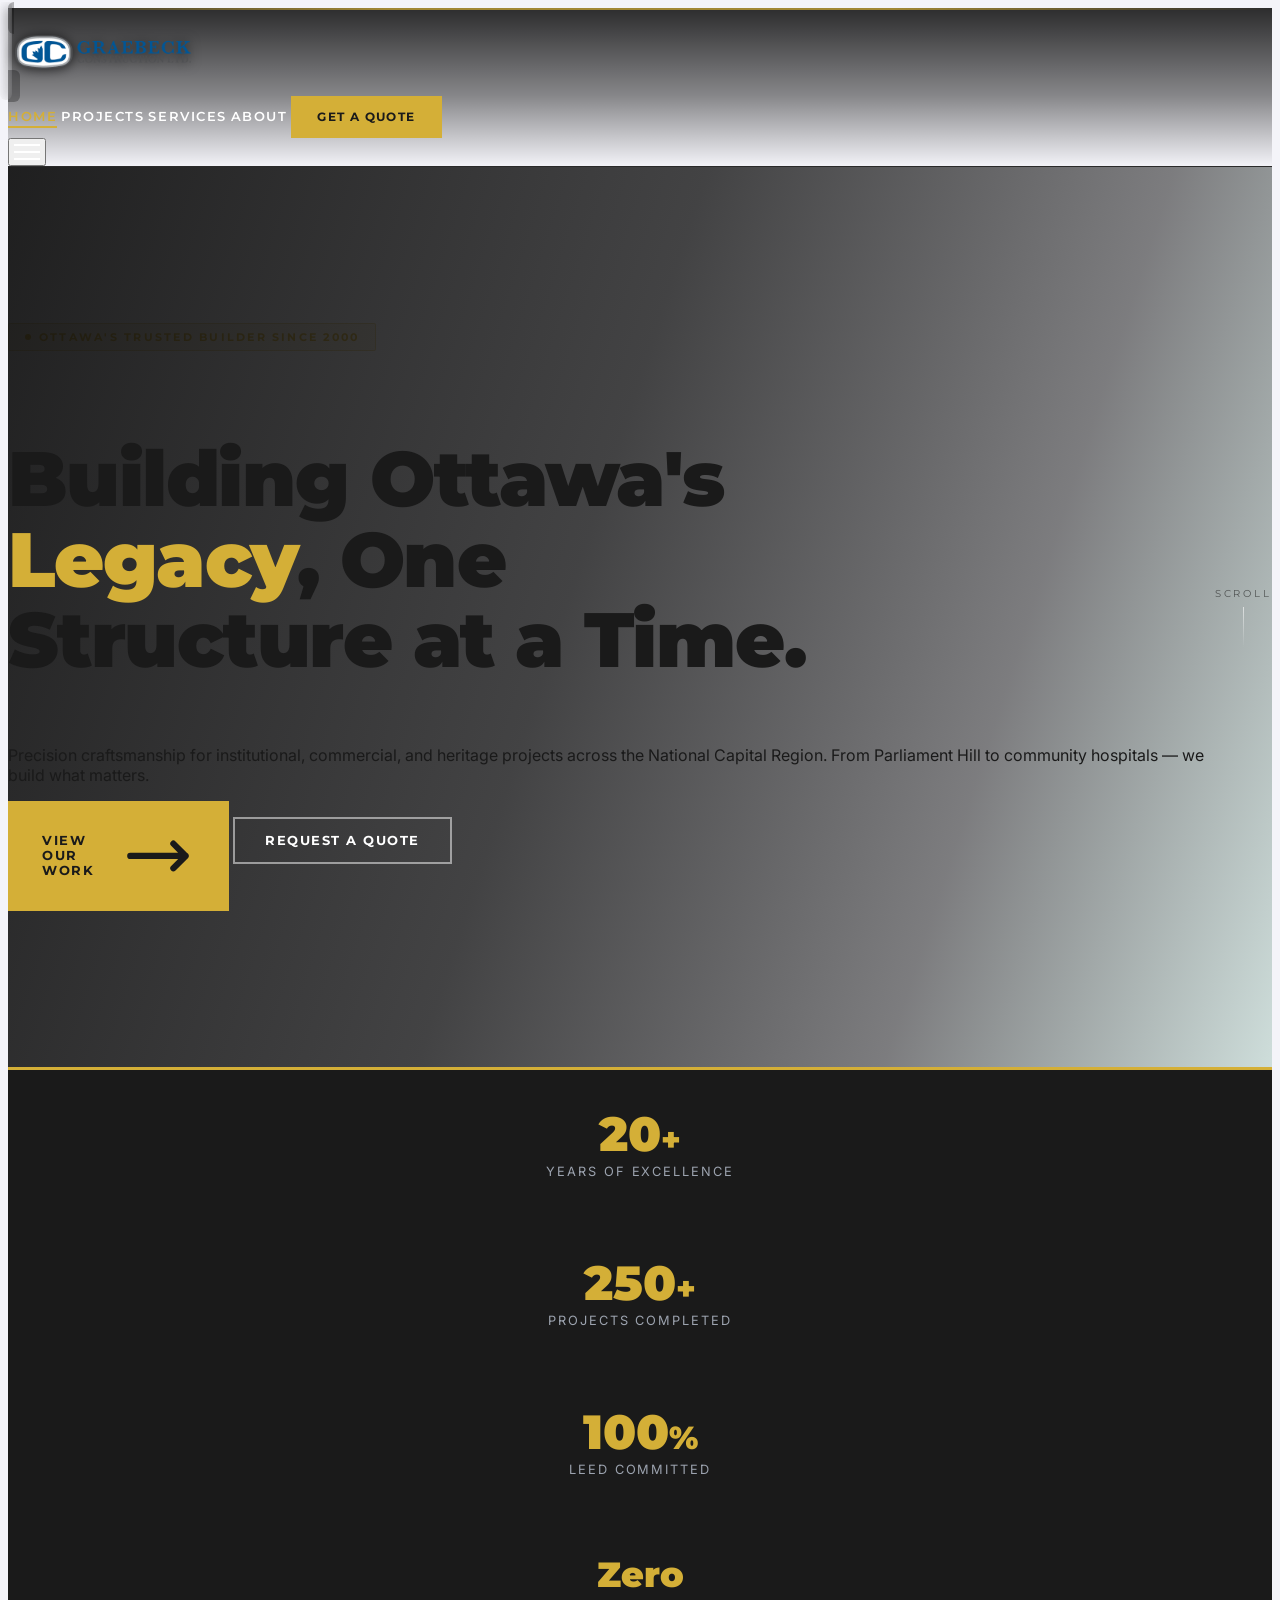
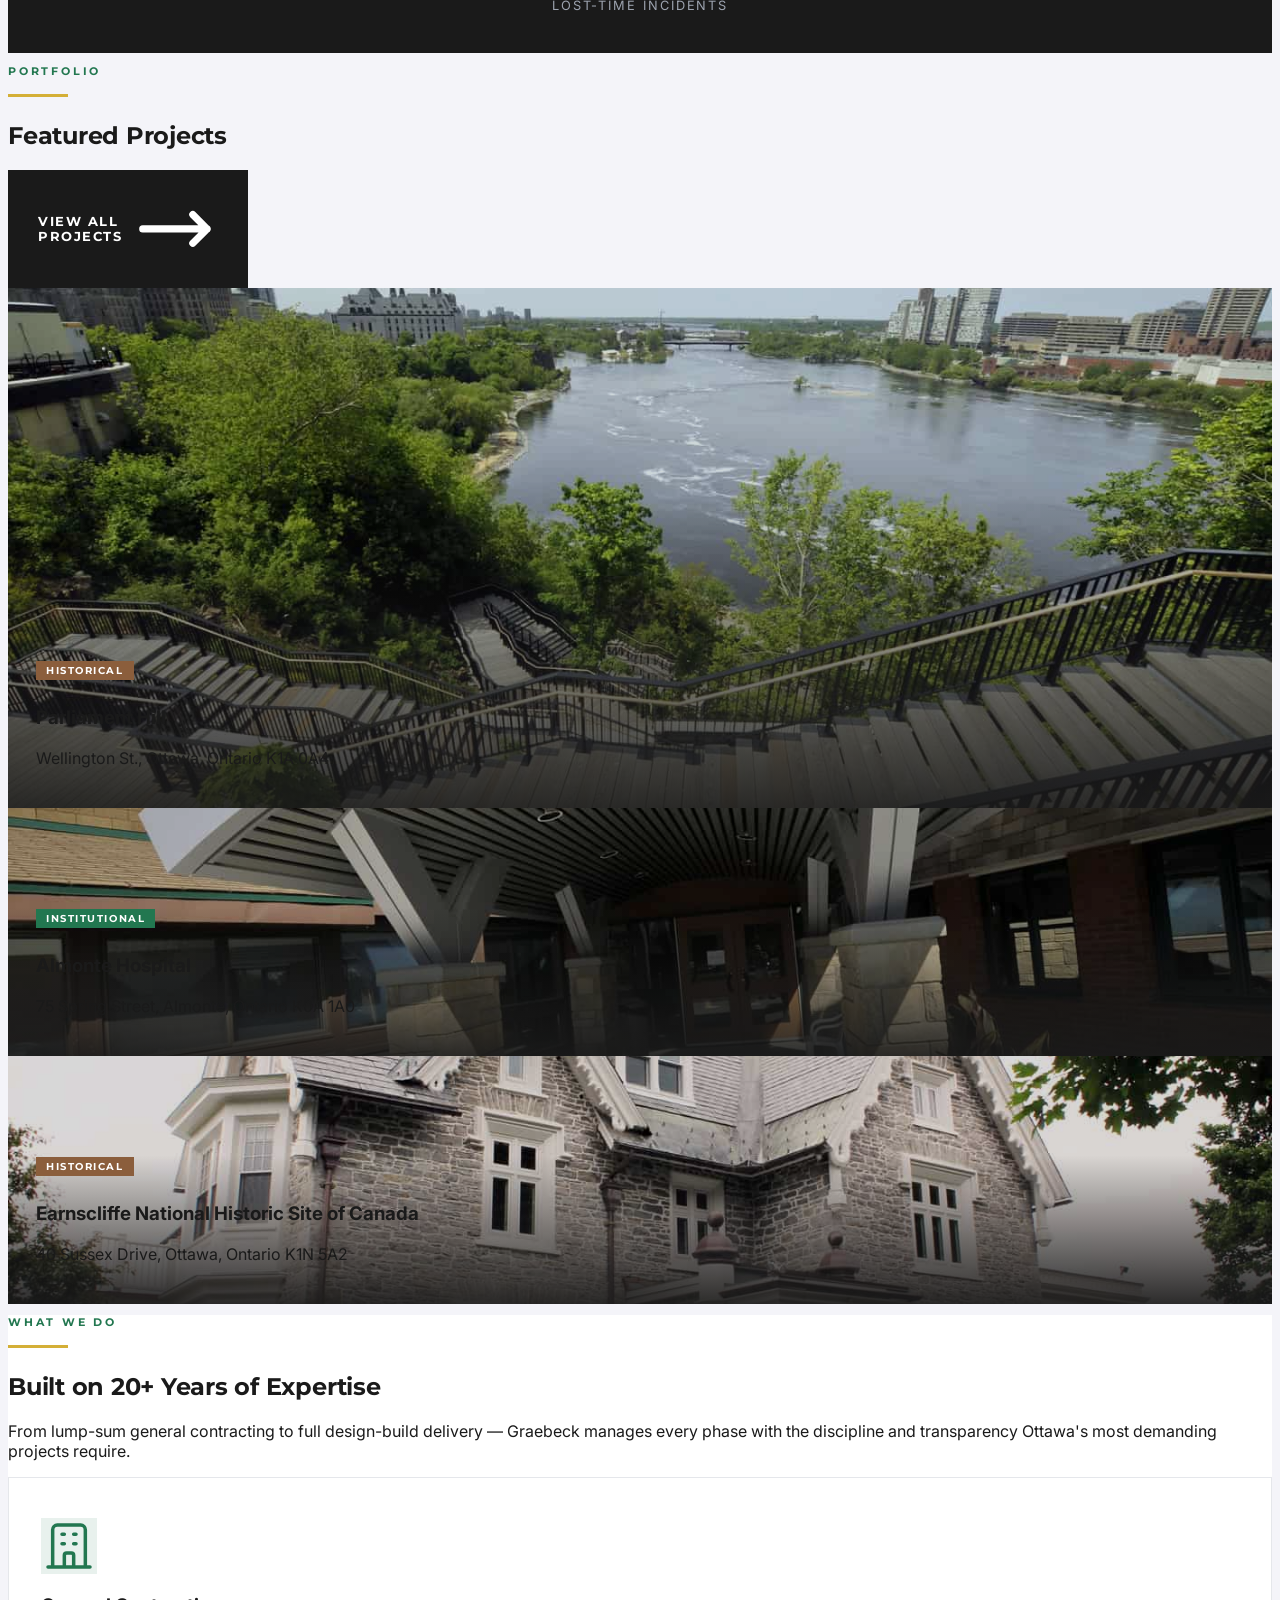
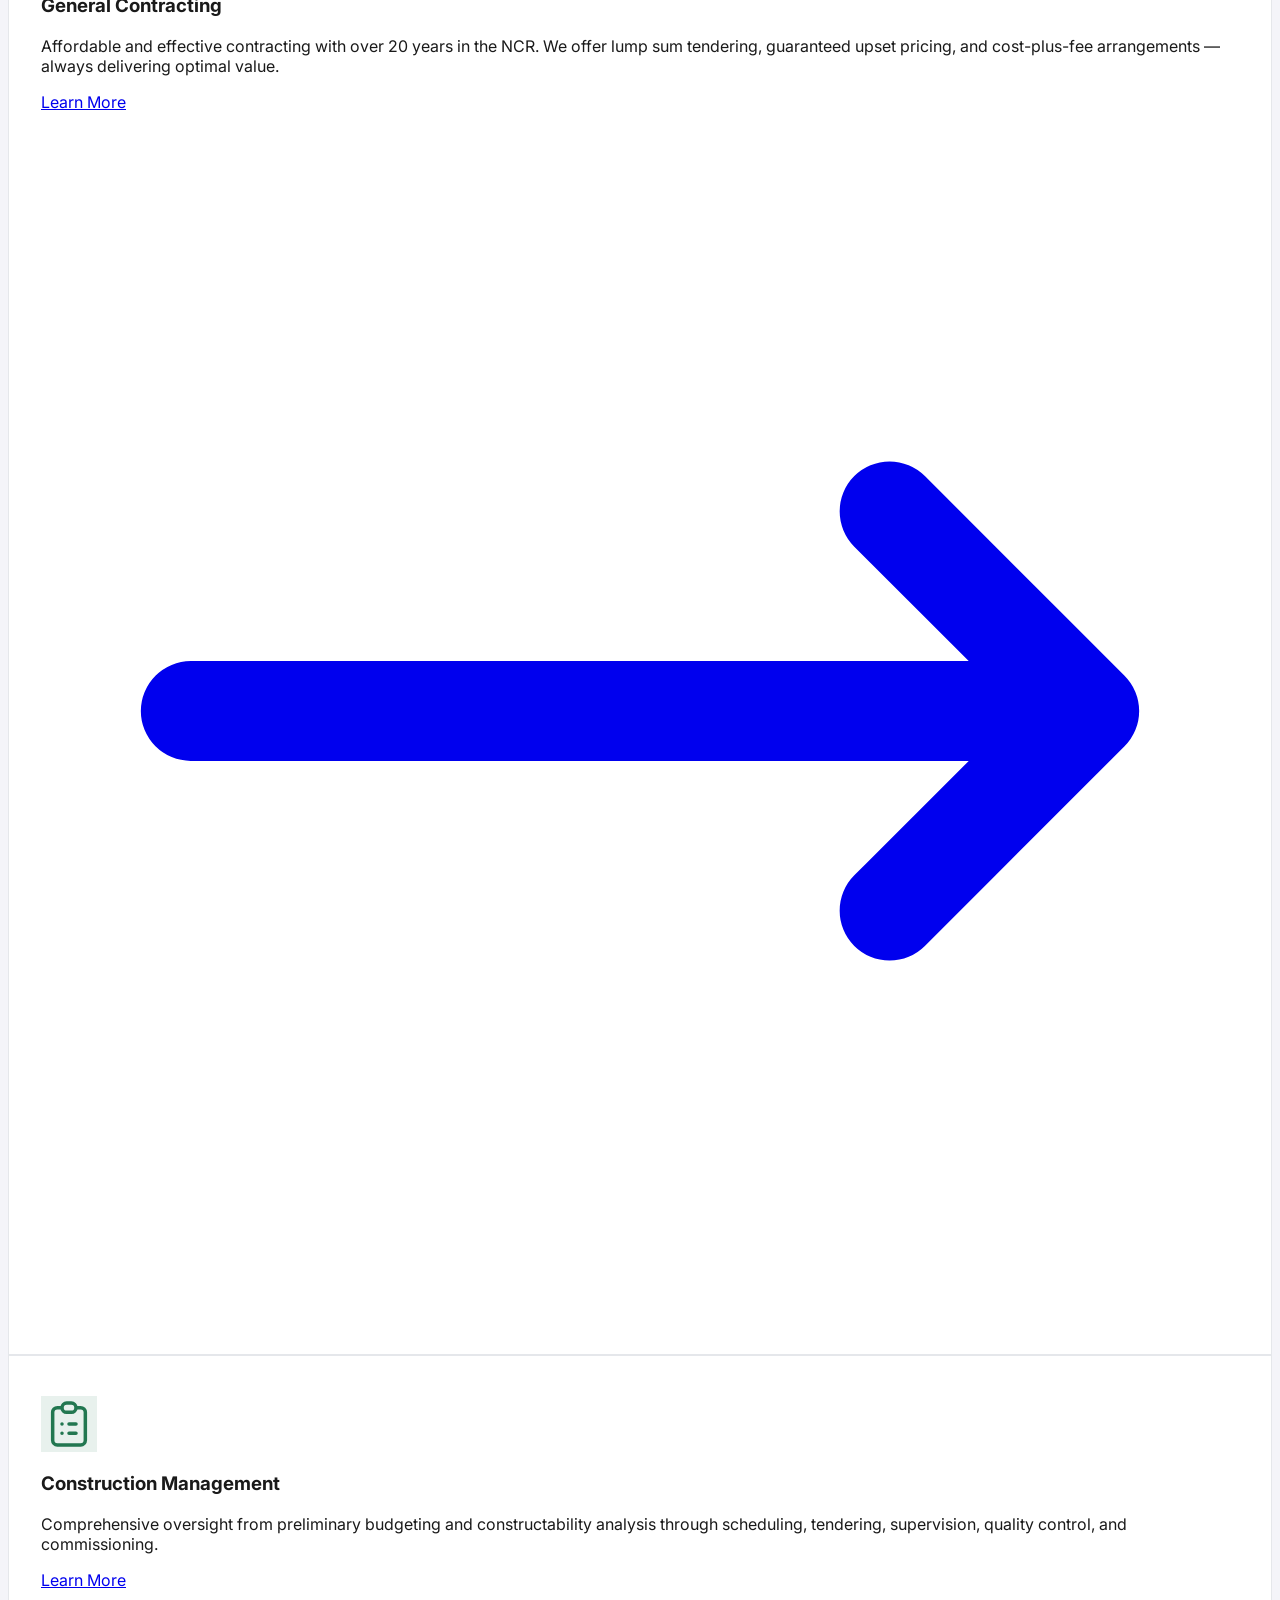
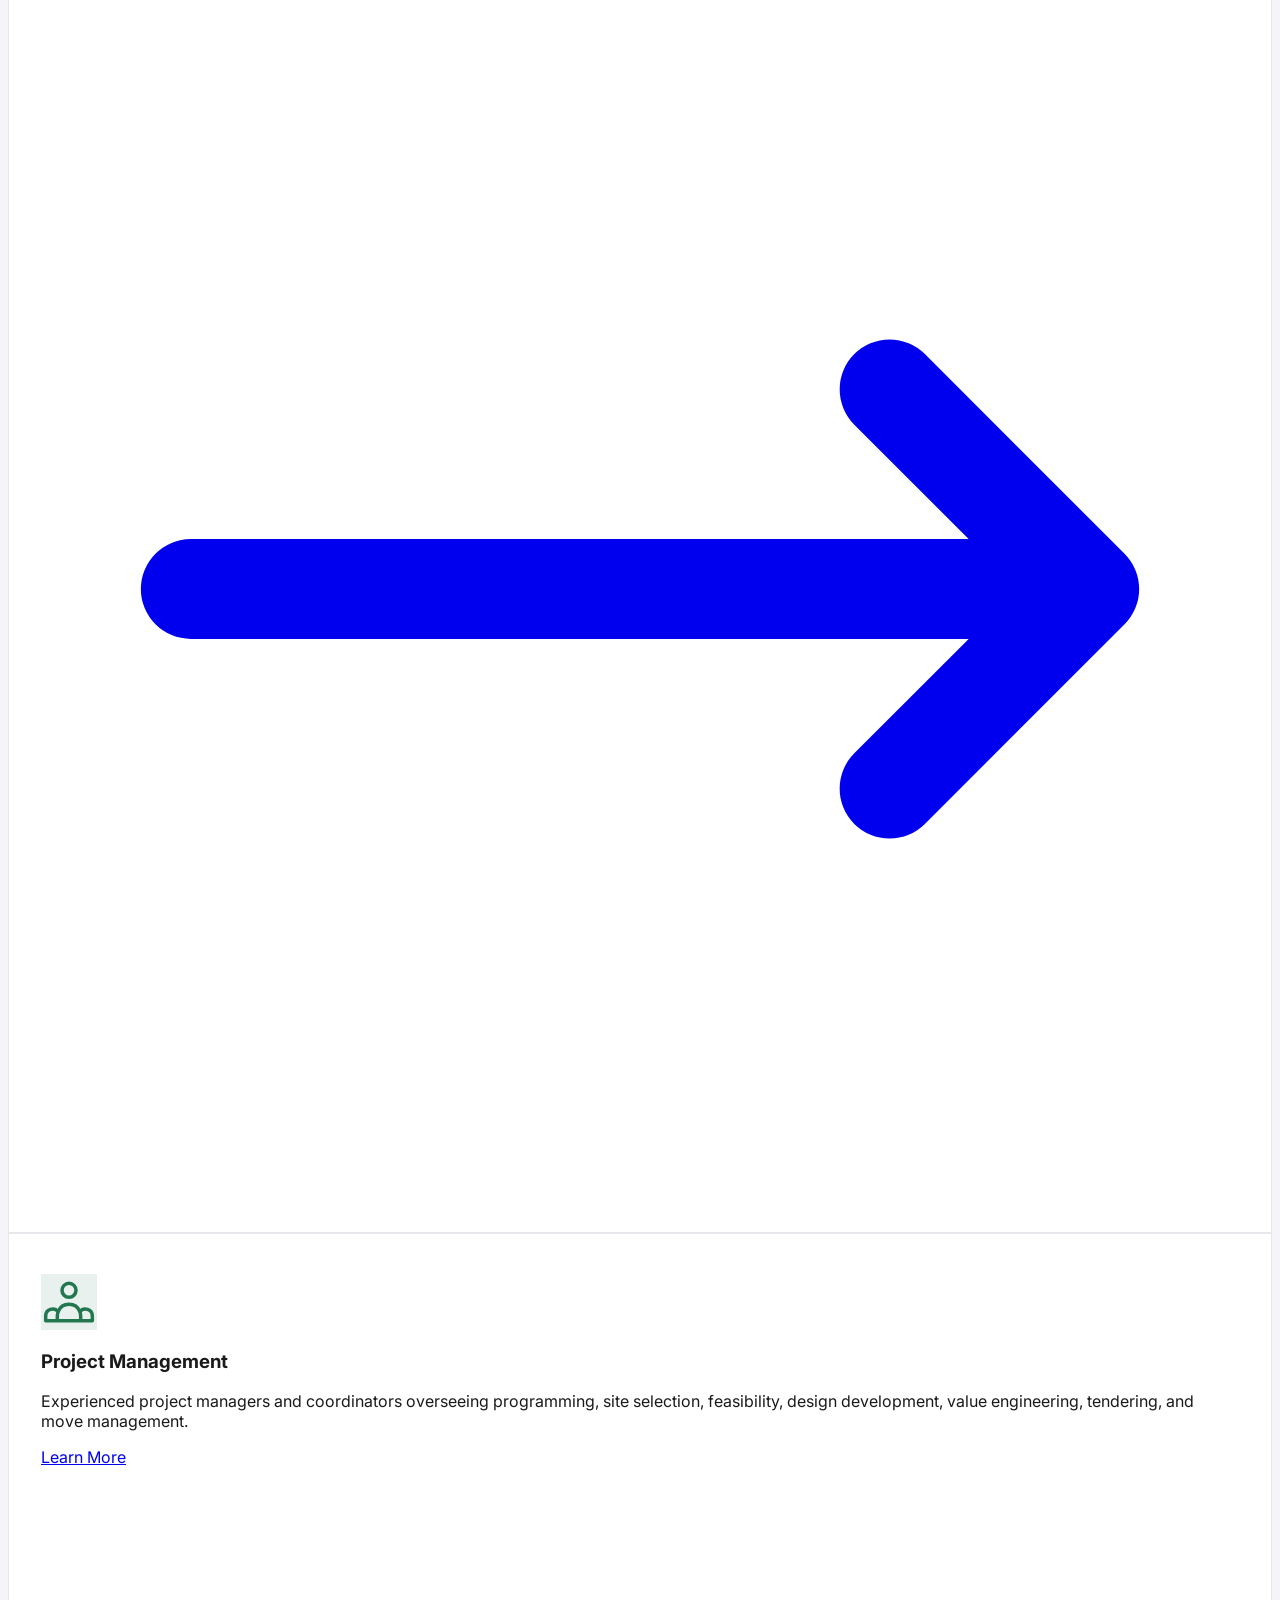
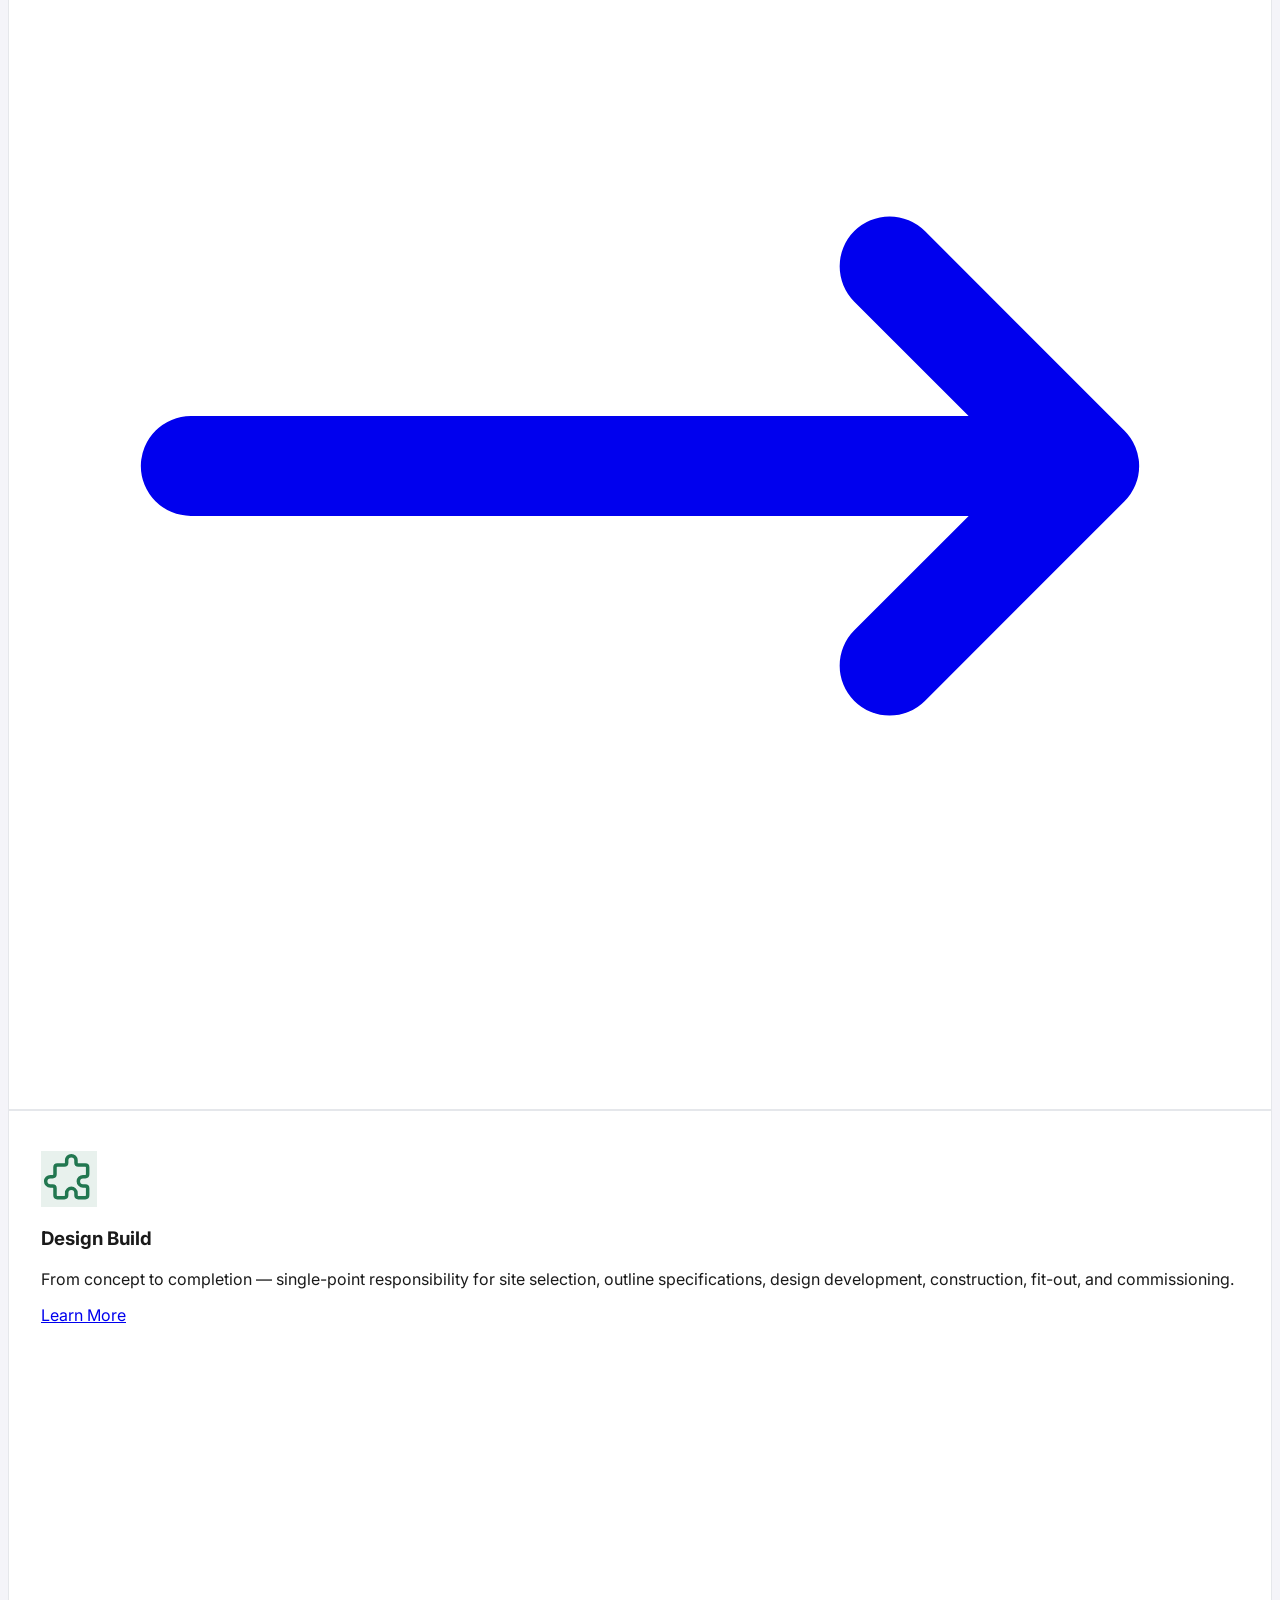
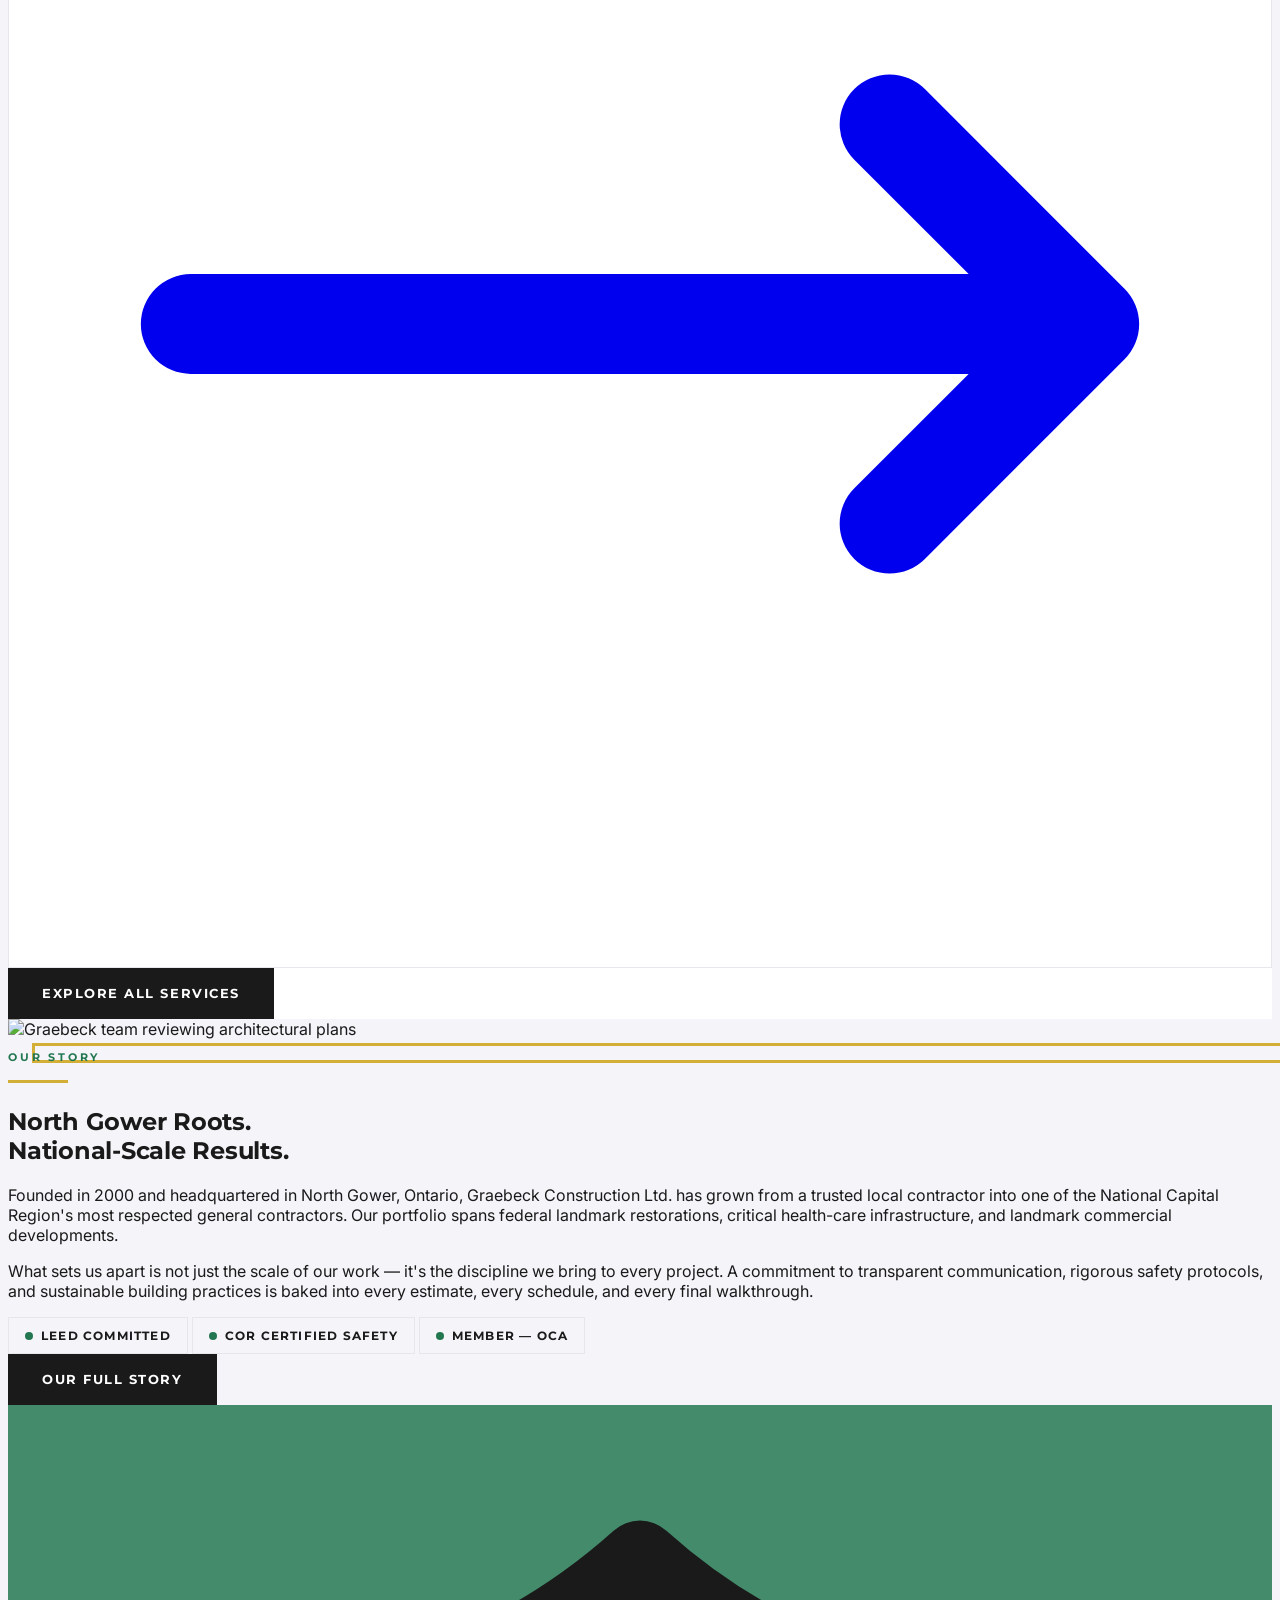
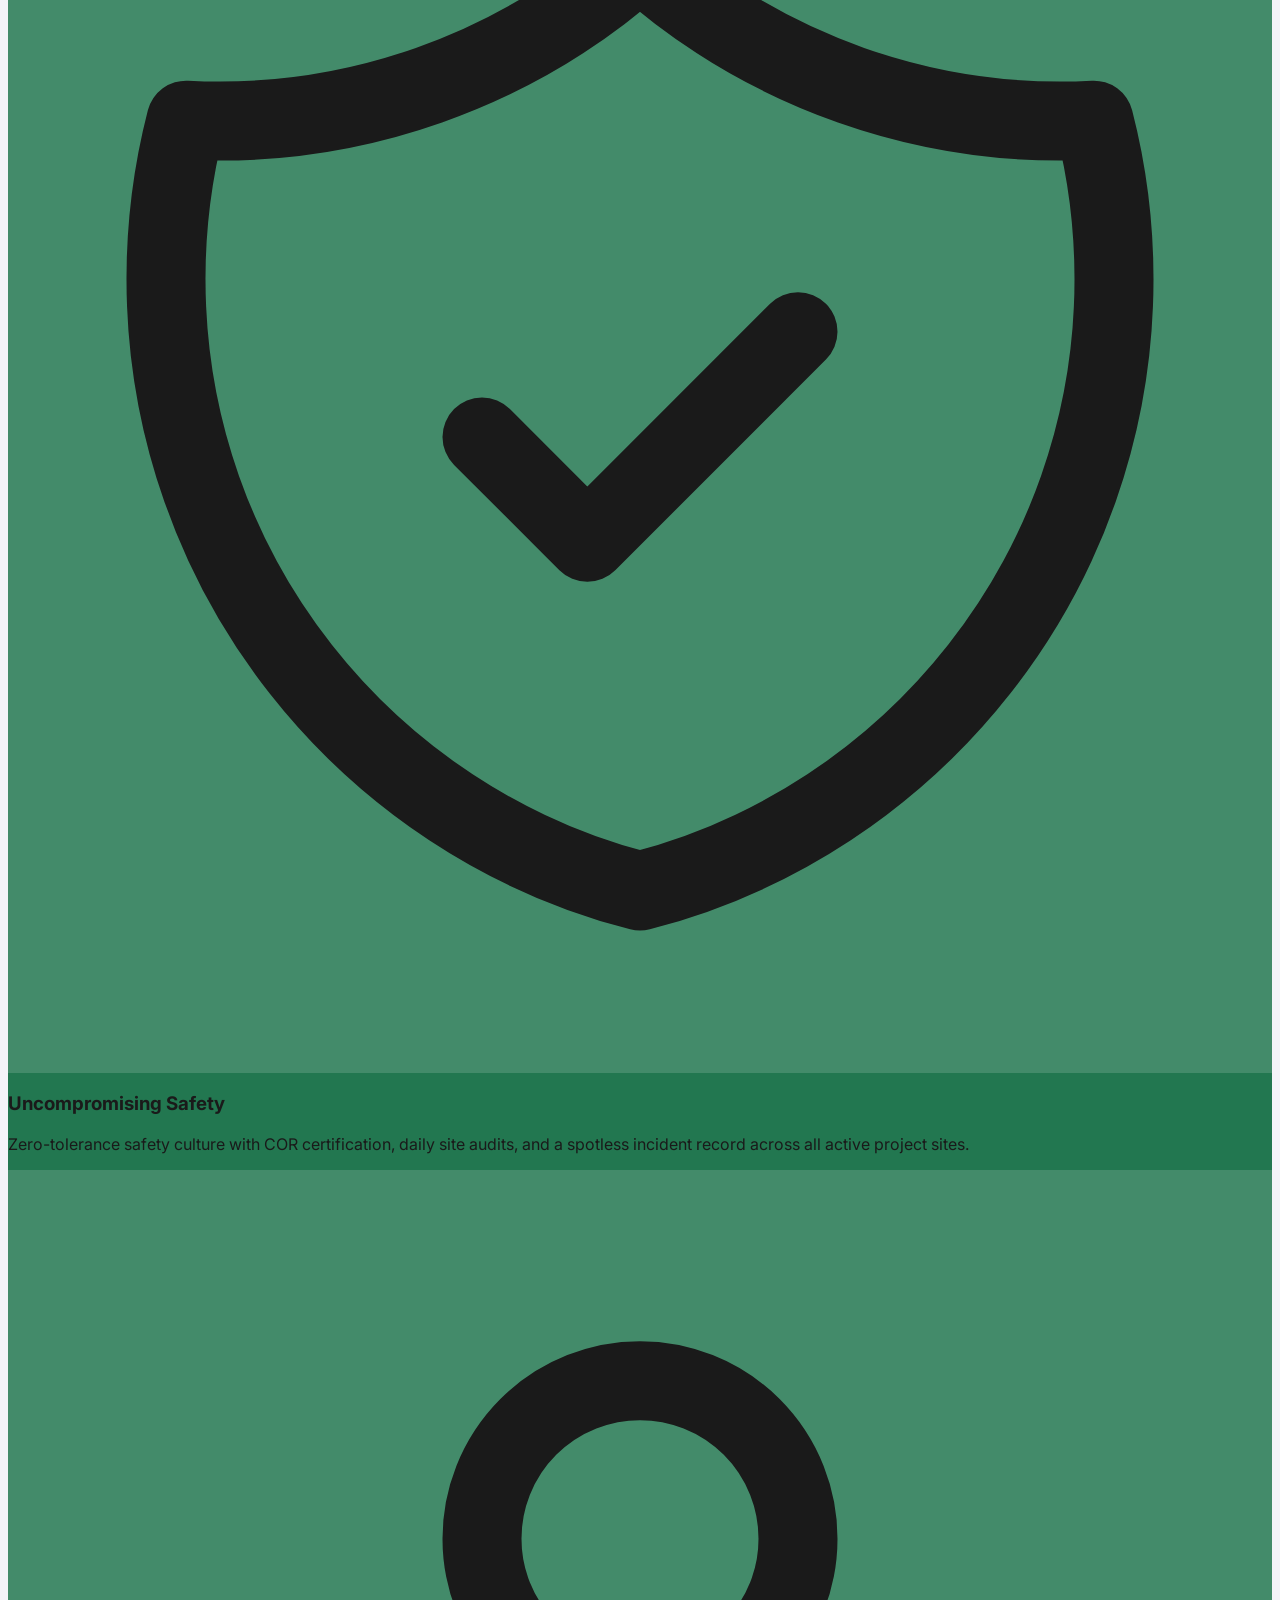
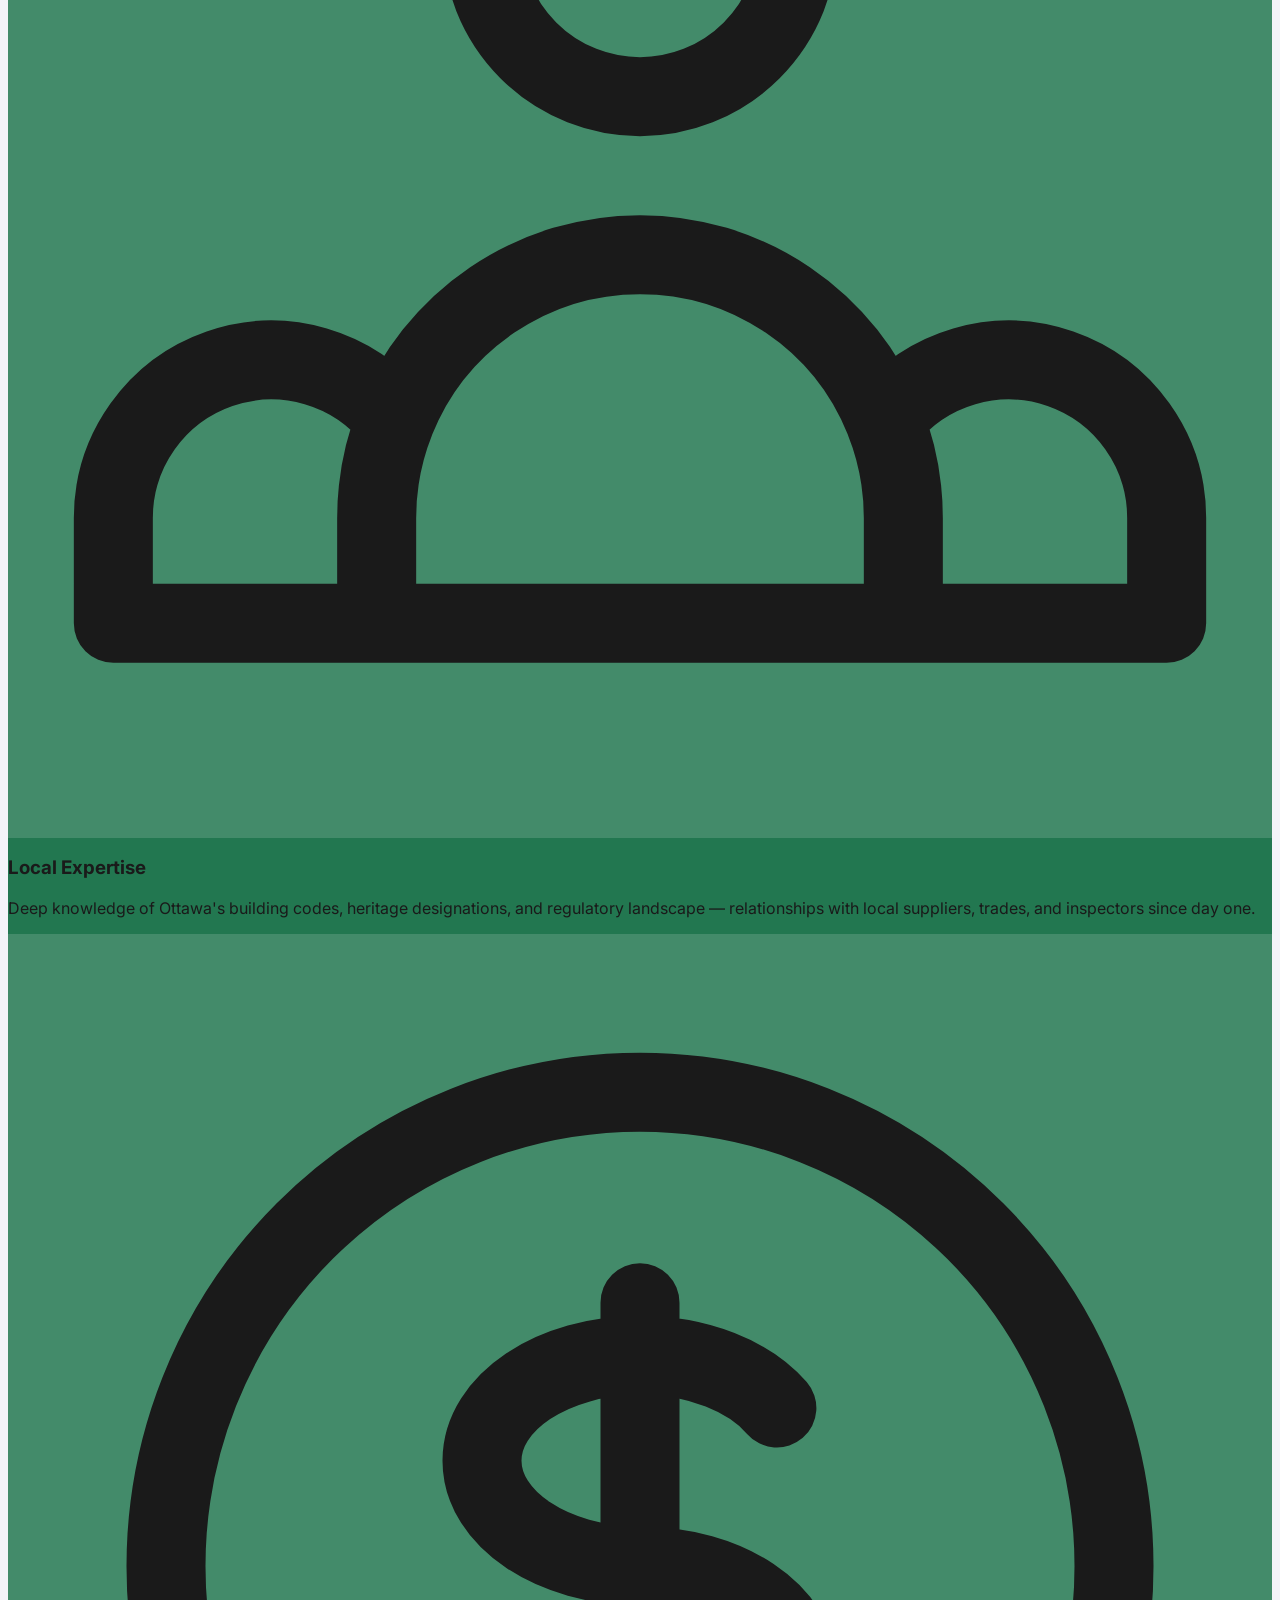
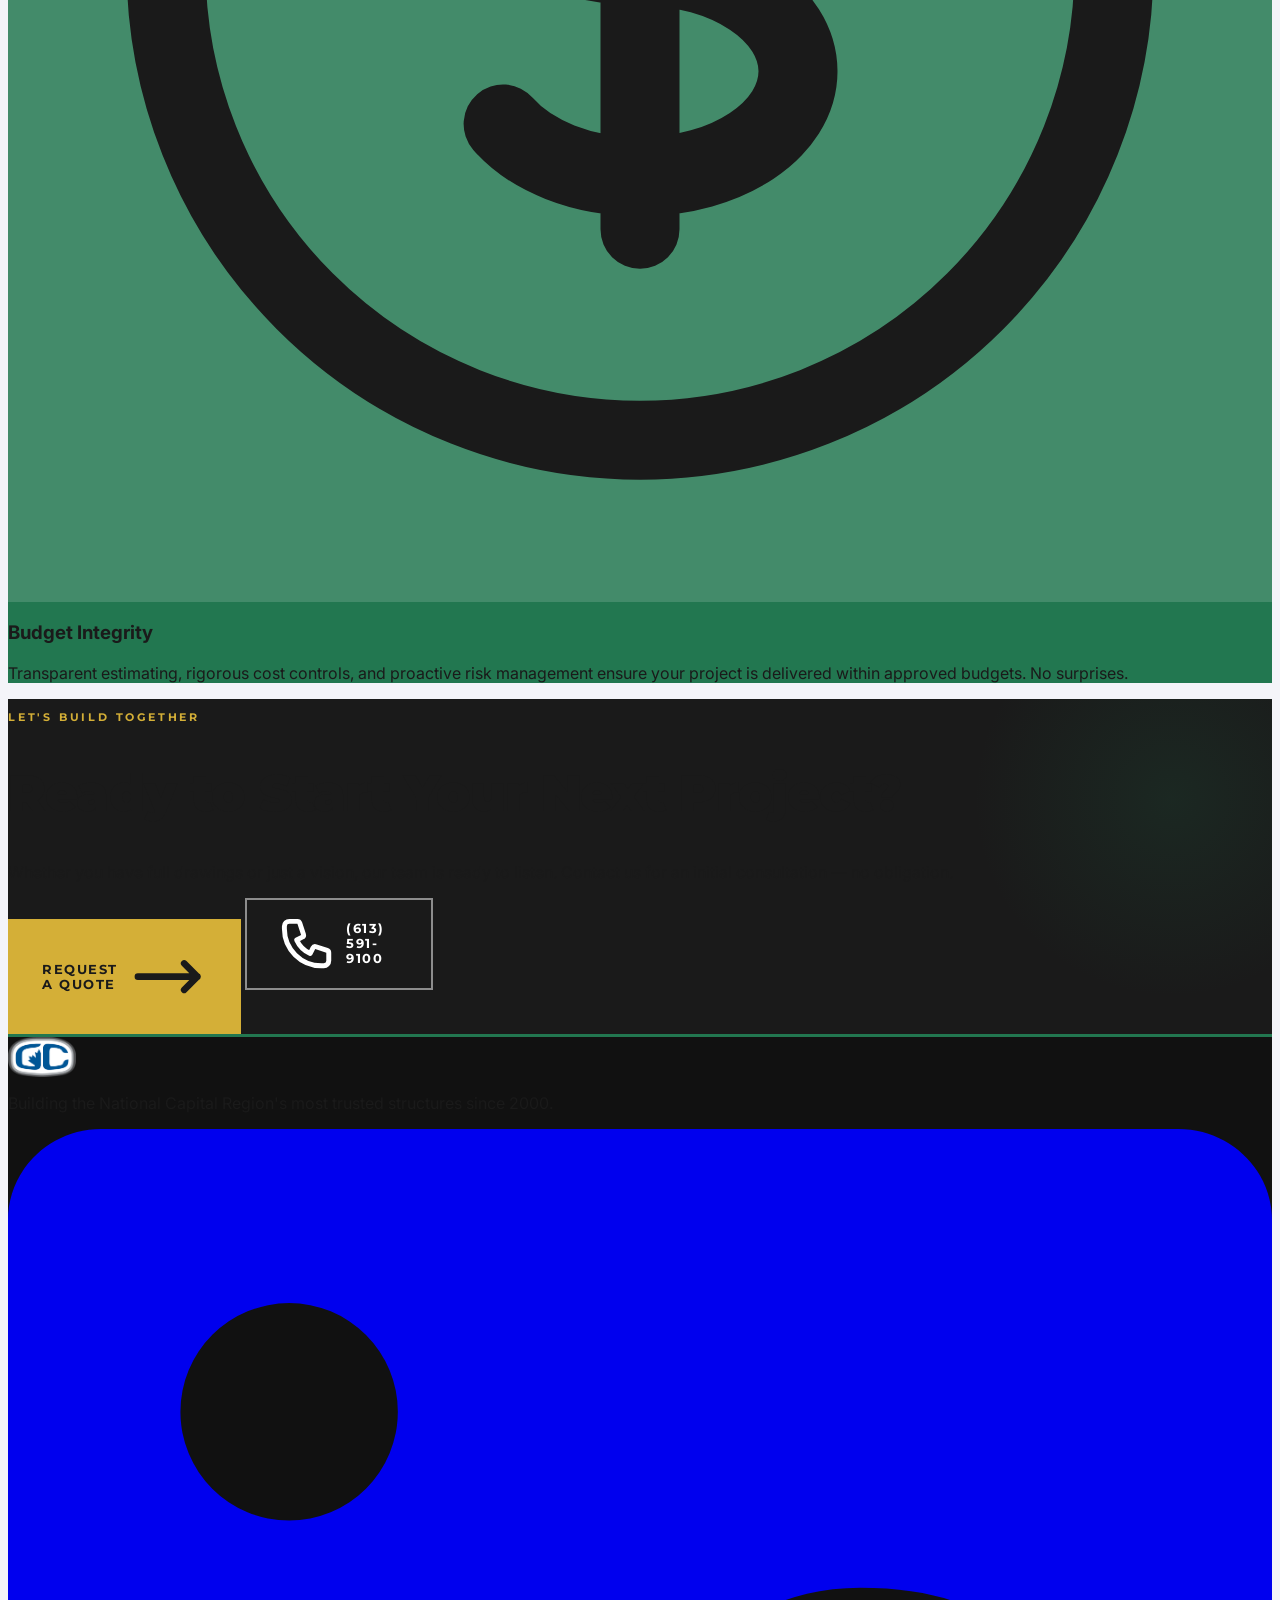
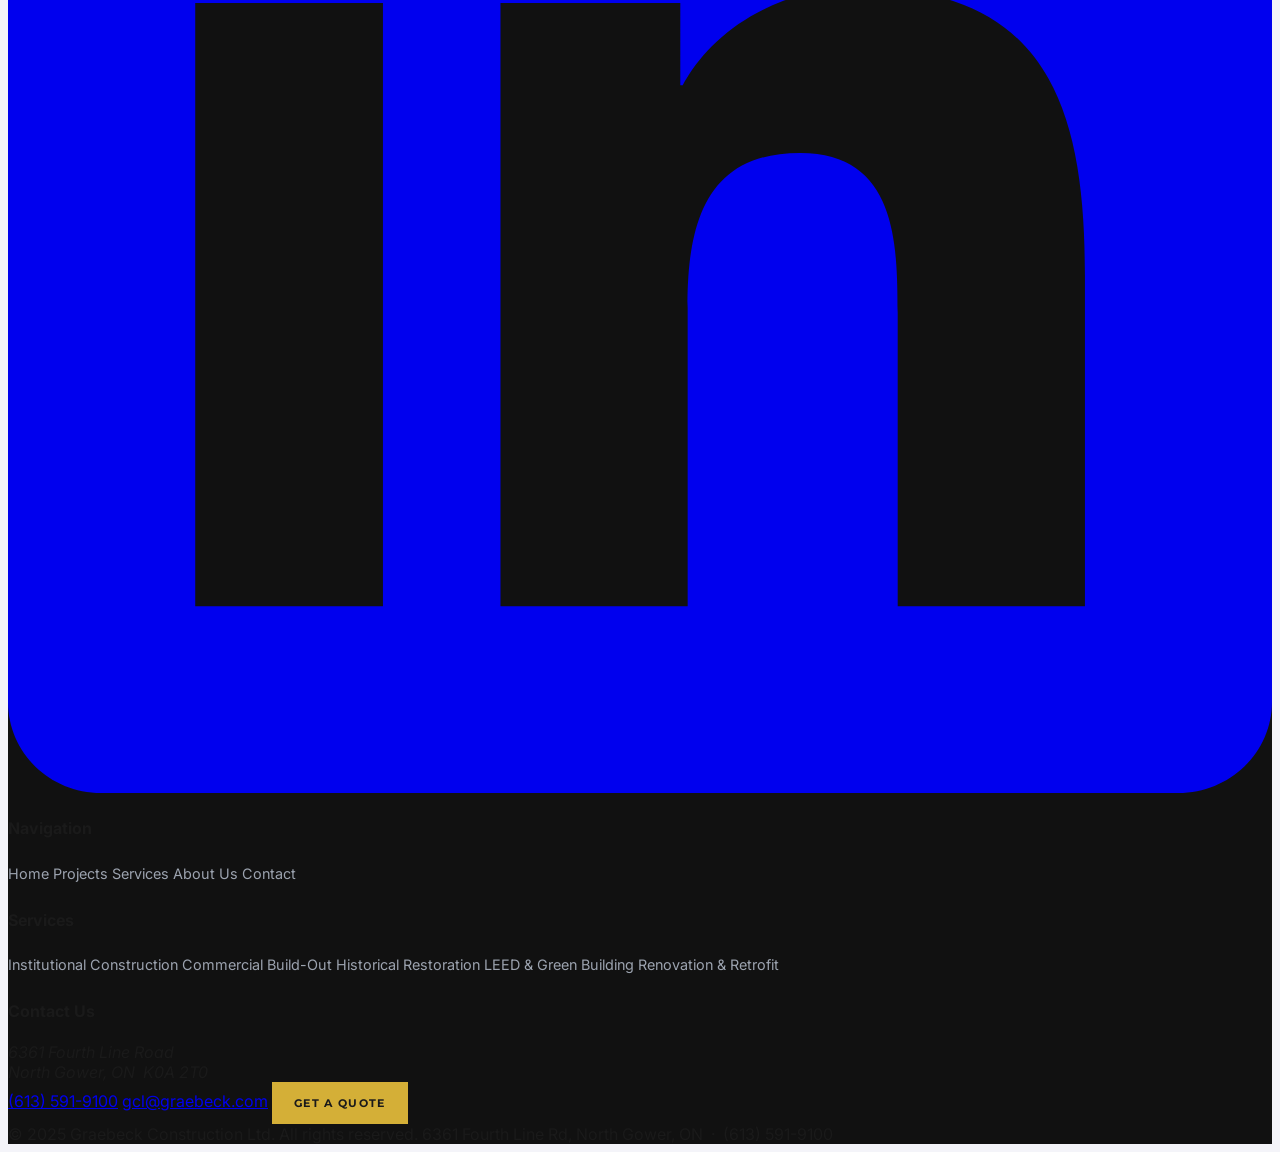
==== index.html @ 63a81e1c "feat: replace hero SVG grid with real photo background + strengthen logo visibility TASK 1 — Hero ba" ====
<!DOCTYPE html>
<html lang="en">
<head>
  <meta charset="UTF-8" />
  <meta name="viewport" content="width=device-width, initial-scale=1.0" />
  <title>Graebeck Construction Ltd. — Ottawa's Trusted Builder</title>
  <meta name="description" content="Graebeck Construction Ltd. — 20+ years of institutional, commercial, and heritage construction across the National Capital Region." />
  <link rel="preconnect" href="https://fonts.googleapis.com" />
  <link rel="preconnect" href="https://fonts.gstatic.com" crossorigin />
  <link href="https://fonts.googleapis.com/css2?family=Montserrat:wght@400;600;700;900&family=Inter:wght@300;400;500;600&display=swap" rel="stylesheet" />
  <script src="https://cdn.tailwindcss.com"></script>
  <script>
    tailwind.config = {
      theme: {
        extend: {
          colors: {
            onyx:   '#1A1A1A',
            forest: '#227750',
            'forest-dark': '#1a5c3a',
            cool:   '#F4F4F9',
            gold:   '#D4AF37',
            'gold-light': '#e8c84a',
          },
          fontFamily: {
            montserrat: ['Montserrat', 'sans-serif'],
            inter: ['Inter', 'sans-serif'],
          }
        }
      }
    }
  </script>
  <link rel="stylesheet" href="css/custom.css" />
  <style>
    #hero-bg {
      position: absolute;
      inset: 0;
      background-image: url('https://images.unsplash.com/photo-1541888946425-d81bb19240f5?w=1920&q=90');
      background-size: cover;
      background-position: center 35%;
      transform: scale(1.04);
      transition: transform 10s ease;
    }
    #hero-bg.loaded {
      transform: scale(1);
    }
    #hero-overlay {
      position: absolute;
      inset: 0;
      background: linear-gradient(
        108deg,
        rgba(10,10,10,0.91)  0%,
        rgba(17,17,17,0.78) 45%,
        rgba(26,26,26,0.55) 75%,
        rgba(34,119,80,0.18) 100%
      );
    }
  </style>
</head>
<body class="bg-cool text-onyx">

  <!-- ═══════════════════════════════════════════
       NAVIGATION
  ════════════════════════════════════════════ -->
  <nav id="navbar" class="fixed top-0 w-full z-50">
    <div class="max-w-7xl mx-auto px-6 lg:px-8">
      <div class="flex items-center justify-between h-20">

        <!-- Logo -->
        <a href="index.html" class="nav-logo flex items-center gap-3 no-underline">
          <img src="images/logo.png" alt="Graebeck Construction Ltd." style="height:48px;width:auto;display:block;" />
        </a>

        <!-- Desktop links -->
        <div class="hidden md:flex items-center gap-10">
          <a href="index.html"    class="nav-link active">Home</a>
          <a href="projects.html" class="nav-link">Projects</a>
          <a href="services.html" class="nav-link">Services</a>
          <a href="about.html"    class="nav-link">About</a>
          <a href="contact.html"  class="btn-primary" style="padding:12px 24px;font-size:0.72rem;">Get a Quote</a>
        </div>

        <!-- Hamburger -->
        <button id="hamburger" class="hamburger md:hidden" aria-label="Toggle navigation">
          <span></span><span></span><span></span>
        </button>
      </div>
    </div>

    <!-- Mobile menu -->
    <div id="mobile-menu" class="md:hidden" style="background:#111;border-top:1px solid #2a2a2a;">
      <a href="index.html"    class="mobile-nav-link">Home</a>
      <a href="projects.html" class="mobile-nav-link">Projects</a>
      <a href="services.html" class="mobile-nav-link">Services</a>
      <a href="about.html"    class="mobile-nav-link">About</a>
      <a href="contact.html"  class="mobile-nav-link" style="color:#D4AF37;">Get a Quote →</a>
    </div>
  </nav>


  <!-- ═══════════════════════════════════════════
       HERO
  ════════════════════════════════════════════ -->
  <section class="hero-section">
    <div id="hero-bg"></div>
    <div id="hero-overlay"></div>

    <div class="relative z-10 max-w-7xl mx-auto px-6 lg:px-8 w-full pt-24">
      <div class="max-w-3xl">
        <div class="hero-badge">
          <span class="dot"></span>
          Ottawa's Trusted Builder Since 2000
        </div>

        <h1 class="heading-display text-white" style="font-size:clamp(2.8rem,6vw,5.5rem);" data-reveal>
          Building Ottawa's<br />
          <span style="color:#D4AF37;">Legacy</span>, One<br />
          Structure at a Time.
        </h1>

        <p class="text-gray-300 text-lg mt-8 mb-10 leading-relaxed font-inter max-w-xl" data-reveal data-delay="150">
          Precision craftsmanship for institutional, commercial, and heritage
          projects across the National Capital Region. From Parliament Hill
          to community hospitals — we build what matters.
        </p>

        <div class="flex flex-wrap gap-4" data-reveal data-delay="300">
          <a href="projects.html" class="btn-primary">
            View Our Work
            <svg xmlns="http://www.w3.org/2000/svg" class="w-4 h-4" fill="none" viewBox="0 0 24 24" stroke="currentColor"><path stroke-linecap="round" stroke-linejoin="round" stroke-width="2" d="M17 8l4 4m0 0l-4 4m4-4H3" /></svg>
          </a>
          <a href="contact.html" class="btn-outline">Request a Quote</a>
        </div>
      </div>
    </div>

    <!-- Scroll indicator -->
    <div class="absolute bottom-10 left-1/2 -translate-x-1/2 text-white text-center" style="opacity:0.6;">
      <div style="font-family:'Montserrat',sans-serif;font-size:0.6rem;letter-spacing:0.3em;text-transform:uppercase;margin-bottom:8px;">Scroll</div>
      <div style="width:1px;height:40px;background:linear-gradient(to bottom,#fff,transparent);margin:0 auto;"></div>
    </div>
  </section>


  <!-- ═══════════════════════════════════════════
       STATS BAR
  ════════════════════════════════════════════ -->
  <section class="stats-bar">
    <div class="max-w-7xl mx-auto px-6 lg:px-8">
      <div class="grid grid-cols-2 md:grid-cols-4 divide-x divide-gray-800">

        <div class="stat-item">
          <span class="stat-number"><span data-target="20">0</span><span class="stat-suffix">+</span></span>
          <div class="stat-label">Years of Excellence</div>
        </div>
        <div class="stat-item">
          <span class="stat-number"><span data-target="250">0</span><span class="stat-suffix">+</span></span>
          <div class="stat-label">Projects Completed</div>
        </div>
        <div class="stat-item">
          <span class="stat-number"><span data-target="100">0</span><span class="stat-suffix">%</span></span>
          <div class="stat-label">LEED Committed</div>
        </div>
        <div class="stat-item">
          <span class="stat-number" style="font-size:2.2rem;color:#D4AF37;">Zero</span>
          <div class="stat-label">Lost-Time Incidents</div>
        </div>

      </div>
    </div>
  </section>


  <!-- ═══════════════════════════════════════════
       FEATURED PROJECTS
  ════════════════════════════════════════════ -->
  <section class="py-24 bg-cool">
    <div class="max-w-7xl mx-auto px-6 lg:px-8">

      <!-- Section header -->
      <div class="flex flex-col md:flex-row md:items-end md:justify-between mb-14 gap-6">
        <div>
          <p class="label-overline" data-reveal>Portfolio</p>
          <div class="gold-divider"></div>
          <h2 class="heading-section text-onyx text-4xl" data-reveal data-delay="100">Featured Projects</h2>
        </div>
        <a href="projects.html" class="btn-dark self-start md:self-auto" style="padding:14px 28px;">
          View All Projects
          <svg xmlns="http://www.w3.org/2000/svg" class="w-4 h-4" fill="none" viewBox="0 0 24 24" stroke="currentColor"><path stroke-linecap="round" stroke-linejoin="round" stroke-width="2" d="M17 8l4 4m0 0l-4 4m4-4H3" /></svg>
        </a>
      </div>

      <!-- Project grid -->
      <div class="grid grid-cols-1 md:grid-cols-12 gap-4">

        <!-- Featured card (large) — Parliament Hill -->
        <div class="md:col-span-7 project-card" style="height:520px;" data-reveal>
          <img src="images/projects/parliament-hill.jpg" alt="Parliament Hill West Slope" loading="lazy" />
          <div class="project-card-overlay"></div>
          <div class="project-card-arrow">
            <svg xmlns="http://www.w3.org/2000/svg" class="w-4 h-4" fill="none" viewBox="0 0 24 24" stroke="currentColor"><path stroke-linecap="round" stroke-linejoin="round" stroke-width="2" d="M17 8l4 4m0 0l-4 4m4-4H3" /></svg>
          </div>
          <div class="project-card-content">
            <span class="project-card-tag" style="background:#8B5E3C;">Historical</span>
            <h3 class="font-montserrat font-bold text-white text-2xl mb-1">Parliament Hill</h3>
            <p class="text-gray-300 text-sm font-inter">Wellington St., Ottawa, Ontario K1A 0A4</p>
          </div>
          <a href="project-parliament.html" class="absolute inset-0" aria-label="Parliament Hill"></a>
        </div>

        <!-- Right column cards -->
        <div class="md:col-span-5 flex flex-col gap-4">

          <div class="project-card flex-1" style="height:248px;" data-reveal data-delay="100">
            <img src="images/projects/almonte-hospital.jpg" alt="Almonte General Hospital" loading="lazy" />
            <div class="project-card-overlay"></div>
            <div class="project-card-arrow">
              <svg xmlns="http://www.w3.org/2000/svg" class="w-4 h-4" fill="none" viewBox="0 0 24 24" stroke="currentColor"><path stroke-linecap="round" stroke-linejoin="round" stroke-width="2" d="M17 8l4 4m0 0l-4 4m4-4H3" /></svg>
            </div>
            <div class="project-card-content">
              <span class="project-card-tag">Institutional</span>
              <h3 class="font-montserrat font-bold text-white text-xl mb-1">Almonte Hospital</h3>
              <p class="text-gray-300 text-sm font-inter">75 Spring Street, Almonte, Ontario K0A 1A0</p>
            </div>
            <a href="project-hospital.html" class="absolute inset-0" aria-label="Almonte Hospital"></a>
          </div>

          <div class="project-card flex-1" style="height:248px;" data-reveal data-delay="200">
            <img src="images/projects/earnscliffe.jpg" alt="Earnscliffe National Historic Site of Canada" loading="lazy" />
            <div class="project-card-overlay"></div>
            <div class="project-card-arrow">
              <svg xmlns="http://www.w3.org/2000/svg" class="w-4 h-4" fill="none" viewBox="0 0 24 24" stroke="currentColor"><path stroke-linecap="round" stroke-linejoin="round" stroke-width="2" d="M17 8l4 4m0 0l-4 4m4-4H3" /></svg>
            </div>
            <div class="project-card-content">
              <span class="project-card-tag" style="background:#8B5E3C;">Historical</span>
              <h3 class="font-montserrat font-bold text-white text-xl mb-1">Earnscliffe National Historic Site of Canada</h3>
              <p class="text-gray-300 text-sm font-inter">40 Sussex Drive, Ottawa, Ontario K1N 5A2</p>
            </div>
            <a href="project-restoration.html" class="absolute inset-0" aria-label="Earnscliffe National Historic Site"></a>
          </div>

        </div>
      </div>
    </div>
  </section>


  <!-- ═══════════════════════════════════════════
       SERVICES
  ════════════════════════════════════════════ -->
  <section class="py-24" style="background:#fff;">
    <div class="max-w-7xl mx-auto px-6 lg:px-8">

      <div class="text-center max-w-2xl mx-auto mb-16">
        <p class="label-overline" data-reveal>What We Do</p>
        <div class="gold-divider mx-auto"></div>
        <h2 class="heading-section text-onyx text-4xl" data-reveal data-delay="100">Built on 20+ Years of Expertise</h2>
        <p class="text-gray-500 mt-4 font-inter leading-relaxed" data-reveal data-delay="200">
          From lump-sum general contracting to full design-build delivery — Graebeck manages
          every phase with the discipline and transparency Ottawa's most demanding projects require.
        </p>
      </div>

      <div class="grid grid-cols-1 sm:grid-cols-2 lg:grid-cols-2 gap-6 max-w-4xl mx-auto">

        <!-- Service 1: General Contracting -->
        <div class="service-card" data-reveal>
          <div class="service-icon">
            <svg xmlns="http://www.w3.org/2000/svg" class="w-7 h-7" fill="none" viewBox="0 0 24 24" stroke="currentColor"><path stroke-linecap="round" stroke-linejoin="round" stroke-width="1.5" d="M19 21V5a2 2 0 00-2-2H7a2 2 0 00-2 2v16m14 0h2m-2 0h-5m-9 0H3m2 0h5M9 7h1m-1 4h1m4-4h1m-1 4h1m-5 10v-5a1 1 0 011-1h2a1 1 0 011 1v5m-4 0h4" /></svg>
          </div>
          <h3 class="font-montserrat font-bold text-onyx text-lg mb-3">General Contracting</h3>
          <p class="text-gray-500 font-inter text-sm leading-relaxed">Affordable and effective contracting with over 20 years in the NCR. We offer lump sum tendering, guaranteed upset pricing, and cost-plus-fee arrangements — always delivering optimal value.</p>
          <a href="services.html#general-contracting" class="inline-flex items-center gap-2 mt-5 text-forest font-montserrat font-bold text-xs tracking-wider uppercase">Learn More <svg xmlns="http://www.w3.org/2000/svg" class="w-3 h-3" fill="none" viewBox="0 0 24 24" stroke="currentColor"><path stroke-linecap="round" stroke-linejoin="round" stroke-width="2" d="M17 8l4 4m0 0l-4 4m4-4H3" /></svg></a>
        </div>

        <!-- Service 2: Construction Management -->
        <div class="service-card" data-reveal data-delay="80">
          <div class="service-icon">
            <svg xmlns="http://www.w3.org/2000/svg" class="w-7 h-7" fill="none" viewBox="0 0 24 24" stroke="currentColor"><path stroke-linecap="round" stroke-linejoin="round" stroke-width="1.5" d="M9 5H7a2 2 0 00-2 2v12a2 2 0 002 2h10a2 2 0 002-2V7a2 2 0 00-2-2h-2M9 5a2 2 0 002 2h2a2 2 0 002-2M9 5a2 2 0 012-2h2a2 2 0 012 2m-3 7h3m-3 4h3m-6-4h.01M9 16h.01" /></svg>
          </div>
          <h3 class="font-montserrat font-bold text-onyx text-lg mb-3">Construction Management</h3>
          <p class="text-gray-500 font-inter text-sm leading-relaxed">Comprehensive oversight from preliminary budgeting and constructability analysis through scheduling, tendering, supervision, quality control, and commissioning.</p>
          <a href="services.html#construction-management" class="inline-flex items-center gap-2 mt-5 text-forest font-montserrat font-bold text-xs tracking-wider uppercase">Learn More <svg xmlns="http://www.w3.org/2000/svg" class="w-3 h-3" fill="none" viewBox="0 0 24 24" stroke="currentColor"><path stroke-linecap="round" stroke-linejoin="round" stroke-width="2" d="M17 8l4 4m0 0l-4 4m4-4H3" /></svg></a>
        </div>

        <!-- Service 3: Project Management -->
        <div class="service-card" data-reveal data-delay="160">
          <div class="service-icon">
            <svg xmlns="http://www.w3.org/2000/svg" class="w-7 h-7" fill="none" viewBox="0 0 24 24" stroke="currentColor"><path stroke-linecap="round" stroke-linejoin="round" stroke-width="1.5" d="M17 20h5v-2a3 3 0 00-5.356-1.857M17 20H7m10 0v-2c0-.656-.126-1.283-.356-1.857M7 20H2v-2a3 3 0 015.356-1.857M7 20v-2c0-.656.126-1.283.356-1.857m0 0a5.002 5.002 0 019.288 0M15 7a3 3 0 11-6 0 3 3 0 016 0z" /></svg>
          </div>
          <h3 class="font-montserrat font-bold text-onyx text-lg mb-3">Project Management</h3>
          <p class="text-gray-500 font-inter text-sm leading-relaxed">Experienced project managers and coordinators overseeing programming, site selection, feasibility, design development, value engineering, tendering, and move management.</p>
          <a href="services.html#project-management" class="inline-flex items-center gap-2 mt-5 text-forest font-montserrat font-bold text-xs tracking-wider uppercase">Learn More <svg xmlns="http://www.w3.org/2000/svg" class="w-3 h-3" fill="none" viewBox="0 0 24 24" stroke="currentColor"><path stroke-linecap="round" stroke-linejoin="round" stroke-width="2" d="M17 8l4 4m0 0l-4 4m4-4H3" /></svg></a>
        </div>

        <!-- Service 4: Design Build -->
        <div class="service-card" data-reveal data-delay="240">
          <div class="service-icon">
            <svg xmlns="http://www.w3.org/2000/svg" class="w-7 h-7" fill="none" viewBox="0 0 24 24" stroke="currentColor"><path stroke-linecap="round" stroke-linejoin="round" stroke-width="1.5" d="M11 4a2 2 0 114 0v1a1 1 0 001 1h3a1 1 0 011 1v3a1 1 0 01-1 1h-1a2 2 0 100 4h1a1 1 0 011 1v3a1 1 0 01-1 1h-3a1 1 0 01-1-1v-1a2 2 0 10-4 0v1a1 1 0 01-1 1H7a1 1 0 01-1-1v-3a1 1 0 00-1-1H4a2 2 0 110-4h1a1 1 0 001-1V7a1 1 0 011-1h3a1 1 0 001-1V4z" /></svg>
          </div>
          <h3 class="font-montserrat font-bold text-onyx text-lg mb-3">Design Build</h3>
          <p class="text-gray-500 font-inter text-sm leading-relaxed">From concept to completion — single-point responsibility for site selection, outline specifications, design development, construction, fit-out, and commissioning.</p>
          <a href="services.html#design-build" class="inline-flex items-center gap-2 mt-5 text-forest font-montserrat font-bold text-xs tracking-wider uppercase">Learn More <svg xmlns="http://www.w3.org/2000/svg" class="w-3 h-3" fill="none" viewBox="0 0 24 24" stroke="currentColor"><path stroke-linecap="round" stroke-linejoin="round" stroke-width="2" d="M17 8l4 4m0 0l-4 4m4-4H3" /></svg></a>
        </div>

      </div>

      <div class="text-center mt-12">
        <a href="services.html" class="btn-dark">Explore All Services</a>
      </div>
    </div>
  </section>


  <!-- ═══════════════════════════════════════════
       ABOUT TEASER
  ════════════════════════════════════════════ -->
  <section class="py-24 bg-cool">
    <div class="max-w-7xl mx-auto px-6 lg:px-8">
      <div class="grid grid-cols-1 lg:grid-cols-2 gap-16 items-center">

        <!-- Image -->
        <div class="about-img-wrapper" data-reveal>
          <img src="https://images.unsplash.com/photo-1541976590-713941681591?w=900&q=80"
               alt="Graebeck team reviewing architectural plans" loading="lazy" />
        </div>

        <!-- Content -->
        <div data-reveal data-delay="150">
          <p class="label-overline">Our Story</p>
          <div class="gold-divider"></div>
          <h2 class="heading-section text-onyx text-4xl mb-6">
            North Gower Roots.<br />National-Scale Results.
          </h2>
          <p class="text-gray-600 font-inter leading-relaxed mb-5">
            Founded in 2000 and headquartered in North Gower, Ontario, Graebeck Construction Ltd. has
            grown from a trusted local contractor into one of the National Capital Region's most respected
            general contractors. Our portfolio spans federal landmark restorations, critical health-care
            infrastructure, and landmark commercial developments.
          </p>
          <p class="text-gray-600 font-inter leading-relaxed mb-8">
            What sets us apart is not just the scale of our work — it's the discipline we bring to
            every project. A commitment to transparent communication, rigorous safety protocols,
            and sustainable building practices is baked into every estimate, every schedule, and
            every final walkthrough.
          </p>

          <!-- Cert badges -->
          <div class="flex flex-wrap gap-3 mb-10">
            <span class="cert-badge"><span class="badge-dot"></span>LEED Committed</span>
            <span class="cert-badge"><span class="badge-dot"></span>COR Certified Safety</span>
            <span class="cert-badge"><span class="badge-dot"></span>Member — OCA</span>
          </div>

          <a href="about.html" class="btn-dark">Our Full Story</a>
        </div>
      </div>
    </div>
  </section>


  <!-- ═══════════════════════════════════════════
       WHY GRAEBECK BAND
  ════════════════════════════════════════════ -->
  <section style="background:var(--forest);" class="py-16">
    <div class="max-w-7xl mx-auto px-6 lg:px-8">
      <div class="grid grid-cols-1 md:grid-cols-3 gap-10 text-white">

        <div class="text-center" data-reveal>
          <div class="w-14 h-14 mx-auto mb-5 flex items-center justify-center" style="background:rgba(255,255,255,0.15);">
            <svg xmlns="http://www.w3.org/2000/svg" class="w-7 h-7" fill="none" viewBox="0 0 24 24" stroke="currentColor"><path stroke-linecap="round" stroke-linejoin="round" stroke-width="1.5" d="M9 12l2 2 4-4m5.618-4.016A11.955 11.955 0 0112 2.944a11.955 11.955 0 01-8.618 3.04A12.02 12.02 0 003 9c0 5.591 3.824 10.29 9 11.622 5.176-1.332 9-6.03 9-11.622 0-1.042-.133-2.052-.382-3.016z" /></svg>
          </div>
          <h3 class="font-montserrat font-bold text-xl mb-2">Uncompromising Safety</h3>
          <p class="text-green-100 font-inter text-sm leading-relaxed">Zero-tolerance safety culture with COR certification, daily site audits, and a spotless incident record across all active project sites.</p>
        </div>

        <div class="text-center" data-reveal data-delay="100">
          <div class="w-14 h-14 mx-auto mb-5 flex items-center justify-center" style="background:rgba(255,255,255,0.15);">
            <svg xmlns="http://www.w3.org/2000/svg" class="w-7 h-7" fill="none" viewBox="0 0 24 24" stroke="currentColor"><path stroke-linecap="round" stroke-linejoin="round" stroke-width="1.5" d="M17 20h5v-2a3 3 0 00-5.356-1.857M17 20H7m10 0v-2c0-.656-.126-1.283-.356-1.857M7 20H2v-2a3 3 0 015.356-1.857M7 20v-2c0-.656.126-1.283.356-1.857m0 0a5.002 5.002 0 019.288 0M15 7a3 3 0 11-6 0 3 3 0 016 0z" /></svg>
          </div>
          <h3 class="font-montserrat font-bold text-xl mb-2">Local Expertise</h3>
          <p class="text-green-100 font-inter text-sm leading-relaxed">Deep knowledge of Ottawa's building codes, heritage designations, and regulatory landscape — relationships with local suppliers, trades, and inspectors since day one.</p>
        </div>

        <div class="text-center" data-reveal data-delay="200">
          <div class="w-14 h-14 mx-auto mb-5 flex items-center justify-center" style="background:rgba(255,255,255,0.15);">
            <svg xmlns="http://www.w3.org/2000/svg" class="w-7 h-7" fill="none" viewBox="0 0 24 24" stroke="currentColor"><path stroke-linecap="round" stroke-linejoin="round" stroke-width="1.5" d="M12 8c-1.657 0-3 .895-3 2s1.343 2 3 2 3 .895 3 2-1.343 2-3 2m0-8c1.11 0 2.08.402 2.599 1M12 8V7m0 1v8m0 0v1m0-1c-1.11 0-2.08-.402-2.599-1M21 12a9 9 0 11-18 0 9 9 0 0118 0z" /></svg>
          </div>
          <h3 class="font-montserrat font-bold text-xl mb-2">Budget Integrity</h3>
          <p class="text-green-100 font-inter text-sm leading-relaxed">Transparent estimating, rigorous cost controls, and proactive risk management ensure your project is delivered within approved budgets. No surprises.</p>
        </div>

      </div>
    </div>
  </section>


  <!-- ═══════════════════════════════════════════
       CTA SECTION
  ════════════════════════════════════════════ -->
  <section class="cta-section py-28">
    <div class="max-w-4xl mx-auto px-6 lg:px-8 text-center">
      <p class="label-overline light mb-3" data-reveal>Let's Build Together</p>
      <h2 class="heading-display text-white mb-6" style="font-size:clamp(2rem,4vw,3.5rem);" data-reveal data-delay="100">
        Ready to Start Your Next Project?
      </h2>
      <p class="text-gray-400 font-inter text-lg mb-12 max-w-xl mx-auto leading-relaxed" data-reveal data-delay="200">
        Whether you have full drawings or just a vision, our team is ready to listen.
        Contact us for an initial consultation — no obligation.
      </p>
      <div class="flex flex-wrap gap-5 justify-center" data-reveal data-delay="300">
        <a href="contact.html" class="btn-primary">
          Request a Quote
          <svg xmlns="http://www.w3.org/2000/svg" class="w-4 h-4" fill="none" viewBox="0 0 24 24" stroke="currentColor"><path stroke-linecap="round" stroke-linejoin="round" stroke-width="2" d="M17 8l4 4m0 0l-4 4m4-4H3" /></svg>
        </a>
        <a href="tel:6135919100" class="btn-outline">
          <svg xmlns="http://www.w3.org/2000/svg" class="w-4 h-4" fill="none" viewBox="0 0 24 24" stroke="currentColor"><path stroke-linecap="round" stroke-linejoin="round" stroke-width="2" d="M3 5a2 2 0 012-2h3.28a1 1 0 01.948.684l1.498 4.493a1 1 0 01-.502 1.21l-2.257 1.13a11.042 11.042 0 005.516 5.516l1.13-2.257a1 1 0 011.21-.502l4.493 1.498a1 1 0 01.684.949V19a2 2 0 01-2 2h-1C9.716 21 3 14.284 3 6V5z" /></svg>
          (613) 591-9100
        </a>
      </div>
    </div>
  </section>


  <!-- ═══════════════════════════════════════════
       FOOTER
  ════════════════════════════════════════════ -->
  <footer class="site-footer">
    <div class="max-w-7xl mx-auto px-6 lg:px-8 py-16">
      <div class="grid grid-cols-1 md:grid-cols-2 lg:grid-cols-4 gap-12">

        <!-- Brand -->
        <div class="lg:col-span-1">
          <div class="flex items-center gap-3 mb-5">
            <img src="images/logo-footer.png" alt="Graebeck Construction Ltd." style="height:40px;width:auto;display:block;" />
          </div>
          <p class="text-gray-500 text-sm font-inter leading-relaxed mb-6">
            Building the National Capital Region's most trusted structures since 2000.
          </p>
          <div class="flex gap-3">
            <a href="#" aria-label="LinkedIn" class="w-9 h-9 flex items-center justify-center border border-gray-700 text-gray-500 hover:border-gold hover:text-gold transition-colors">
              <svg class="w-4 h-4" fill="currentColor" viewBox="0 0 24 24"><path d="M20.447 20.452h-3.554v-5.569c0-1.328-.027-3.037-1.852-3.037-1.853 0-2.136 1.445-2.136 2.939v5.667H9.351V9h3.414v1.561h.046c.477-.9 1.637-1.85 3.37-1.85 3.601 0 4.267 2.37 4.267 5.455v6.286zM5.337 7.433a2.062 2.062 0 01-2.063-2.065 2.064 2.064 0 112.063 2.065zm1.782 13.019H3.555V9h3.564v11.452zM22.225 0H1.771C.792 0 0 .774 0 1.729v20.542C0 23.227.792 24 1.771 24h20.451C23.2 24 24 23.227 24 22.271V1.729C24 .774 23.2 0 22.222 0h.003z"/></svg>
            </a>
          </div>
        </div>

        <!-- Quick Links -->
        <div>
          <h4 class="font-montserrat font-bold text-white text-sm tracking-widest uppercase mb-5">Navigation</h4>
          <nav class="flex flex-col">
            <a href="index.html"    class="footer-link">Home</a>
            <a href="projects.html" class="footer-link">Projects</a>
            <a href="services.html" class="footer-link">Services</a>
            <a href="about.html"    class="footer-link">About Us</a>
            <a href="contact.html"  class="footer-link">Contact</a>
          </nav>
        </div>

        <!-- Services -->
        <div>
          <h4 class="font-montserrat font-bold text-white text-sm tracking-widest uppercase mb-5">Services</h4>
          <nav class="flex flex-col">
            <a href="services.html#institutional" class="footer-link">Institutional Construction</a>
            <a href="services.html#commercial"    class="footer-link">Commercial Build-Out</a>
            <a href="services.html#restoration"   class="footer-link">Historical Restoration</a>
            <a href="services.html#leed"          class="footer-link">LEED & Green Building</a>
            <a href="services.html#renovation"    class="footer-link">Renovation & Retrofit</a>
          </nav>
        </div>

        <!-- Contact -->
        <div>
          <h4 class="font-montserrat font-bold text-white text-sm tracking-widest uppercase mb-5">Contact Us</h4>
          <address class="not-italic text-gray-500 font-inter text-sm leading-loose">
            6361 Fourth Line Road<br />
            North Gower, ON &nbsp;K0A 2T0
          </address>
          <a href="tel:6135919100" class="block text-gray-400 hover:text-gold transition-colors font-inter text-sm mt-3">(613) 591-9100</a>
          <a href="mailto:gcl@graebeck.com" class="block text-gray-400 hover:text-gold transition-colors font-inter text-sm">gcl@graebeck.com</a>
          <a href="contact.html" class="btn-primary mt-6 inline-flex" style="padding:12px 20px;font-size:0.7rem;">Get a Quote</a>
        </div>

      </div>

      <div class="border-t border-gray-800 mt-12 pt-8 flex flex-col md:flex-row justify-between items-center gap-4 text-gray-600 text-xs font-inter">
        <span>&copy; 2025 Graebeck Construction Ltd. All rights reserved.</span>
        <span>6361 Fourth Line Rd, North Gower, ON &nbsp;·&nbsp; (613) 591-9100</span>
      </div>
    </div>
  </footer>

  <script src="js/main.js"></script>
  <script>
    window.addEventListener('load', function () {
      var bg = document.getElementById('hero-bg');
      if (bg) bg.classList.add('loaded');
    });
  </script>
</body>
</html>
---- css/custom.css ----
/* ============================================================
   Graebeck Construction — Custom Stylesheet
   Supplements Tailwind CDN with bespoke effects
   ============================================================ */

/* ── Google Fonts loaded via HTML <link> ── */
@import url('https://fonts.googleapis.com/css2?family=Montserrat:wght@400;600;700;900&family=Inter:wght@300;400;500;600&display=swap');

/* ── CSS Variables ── */
:root {
  --onyx:       #1A1A1A;
  --forest:     #227750;
  --forest-dark:#1a5c3a;
  --cool:       #F4F4F9;
  --gold:       #D4AF37;
  --gold-light: #e8c84a;
}

/* ── Base ── */
html { scroll-behavior: smooth; }
body {
  font-family: 'Inter', sans-serif;
  background-color: var(--cool);
  color: var(--onyx);
  -webkit-font-smoothing: antialiased;
}

/* ── Navbar ── */
#navbar {
  background: linear-gradient(
    to bottom,
    rgba(0, 0, 0, 0.82) 0%,
    rgba(0, 0, 0, 0.45) 55%,
    transparent 100%
  );
  transition: background 0.4s ease, box-shadow 0.4s ease;
  position: relative;
}
/* (C) Gold accent line along the top of the navbar */
#navbar::before {
  content: '';
  position: absolute;
  top: 0;
  left: 0;
  right: 0;
  height: 2px;
  background: linear-gradient(
    90deg,
    transparent 0%,
    var(--gold) 30%,
    var(--gold) 70%,
    transparent 100%
  );
  opacity: 0.7;
  pointer-events: none;
}
#navbar.nav-scrolled {
  background: var(--onyx) !important;
  box-shadow: 0 2px 20px rgba(0,0,0,0.4);
}
/* (B) Dark backing pill behind the logo for contrast on light backgrounds */
.nav-logo {
  background: rgba(0, 0, 0, 0.28);
  padding: 6px 12px 6px 6px;
  border-radius: 6px;
  backdrop-filter: blur(6px);
  -webkit-backdrop-filter: blur(6px);
  transition: background 0.2s ease;
}
.nav-logo:hover {
  background: rgba(0, 0, 0, 0.38);
}
/* Remove backing pill once navbar is solid */
#navbar.nav-scrolled .nav-logo {
  background: transparent;
  backdrop-filter: none;
  -webkit-backdrop-filter: none;
  padding: 6px;
}
/* (D) Drop-shadow on logo image for edge definition */
.nav-logo img {
  -webkit-filter: drop-shadow(0px 1px 6px rgba(0,0,0,0.7));
  filter: drop-shadow(0px 1px 6px rgba(0,0,0,0.7));
}
#navbar.nav-scrolled .nav-logo img {
  -webkit-filter: drop-shadow(0px 1px 4px rgba(0,0,0,0.4));
  filter: drop-shadow(0px 1px 4px rgba(0,0,0,0.4));
}
.nav-link {
  font-family: 'Montserrat', sans-serif;
  font-weight: 600;
  font-size: 0.8rem;
  letter-spacing: 0.12em;
  text-transform: uppercase;
  color: #fff;
  text-decoration: none;
  position: relative;
  padding-bottom: 4px;
  transition: color 0.2s;
}
.nav-link::after {
  content: '';
  position: absolute;
  bottom: 0;
  left: 0;
  width: 0;
  height: 2px;
  background: var(--gold);
  transition: width 0.3s ease;
}
.nav-link:hover::after,
.nav-link.active::after { width: 100%; }
.nav-link:hover { color: var(--gold); }
.nav-link.active { color: var(--gold); }

/* ── Hero ── */
.hero-section {
  position: relative;
  min-height: 100vh;
  display: flex;
  align-items: center;
  overflow: hidden;
}
/* .hero-bg removed — replaced by #hero-canvas SVG in index.html */
.hero-overlay {
  position: absolute;
  inset: 0;
  background: linear-gradient(
    135deg,
    rgba(26,26,26,0.88) 0%,
    rgba(26,26,26,0.65) 50%,
    rgba(34,119,80,0.25) 100%
  );
}
.hero-badge {
  display: inline-flex;
  align-items: center;
  gap: 8px;
  background: rgba(212,175,55,0.15);
  border: 1px solid rgba(212,175,55,0.4);
  color: var(--gold);
  font-family: 'Montserrat', sans-serif;
  font-size: 0.7rem;
  font-weight: 700;
  letter-spacing: 0.2em;
  text-transform: uppercase;
  padding: 6px 16px;
  border-radius: 2px;
  margin-bottom: 24px;
}
.hero-badge .dot {
  width: 6px; height: 6px;
  background: var(--gold);
  border-radius: 50%;
  animation: pulse-dot 2s infinite;
}
@keyframes pulse-dot {
  0%, 100% { opacity: 1; transform: scale(1); }
  50% { opacity: 0.5; transform: scale(1.3); }
}

/* ── Typography ── */
.heading-display {
  font-family: 'Montserrat', sans-serif;
  font-weight: 900;
  letter-spacing: -0.02em;
  line-height: 1.05;
}
.heading-section {
  font-family: 'Montserrat', sans-serif;
  font-weight: 700;
  letter-spacing: -0.01em;
}
.label-overline {
  font-family: 'Montserrat', sans-serif;
  font-weight: 700;
  font-size: 0.7rem;
  letter-spacing: 0.25em;
  text-transform: uppercase;
  color: var(--forest);
}
.label-overline.light { color: var(--gold); }

/* ── Buttons ── */
.btn-primary {
  display: inline-flex;
  align-items: center;
  gap: 10px;
  background: var(--gold);
  color: var(--onyx);
  font-family: 'Montserrat', sans-serif;
  font-weight: 700;
  font-size: 0.8rem;
  letter-spacing: 0.12em;
  text-transform: uppercase;
  padding: 16px 32px;
  border: 2px solid var(--gold);
  text-decoration: none;
  transition: background 0.25s, color 0.25s, transform 0.2s;
  cursor: pointer;
}
.btn-primary:hover {
  background: var(--gold-light);
  border-color: var(--gold-light);
  transform: translateY(-2px);
}
.btn-outline {
  display: inline-flex;
  align-items: center;
  gap: 10px;
  background: transparent;
  color: #fff;
  font-family: 'Montserrat', sans-serif;
  font-weight: 700;
  font-size: 0.8rem;
  letter-spacing: 0.12em;
  text-transform: uppercase;
  padding: 14px 30px;
  border: 2px solid rgba(255,255,255,0.5);
  text-decoration: none;
  transition: border-color 0.25s, color 0.25s, transform 0.2s;
  cursor: pointer;
}
.btn-outline:hover {
  border-color: var(--gold);
  color: var(--gold);
  transform: translateY(-2px);
}
.btn-dark {
  display: inline-flex;
  align-items: center;
  gap: 10px;
  background: var(--onyx);
  color: #fff;
  font-family: 'Montserrat', sans-serif;
  font-weight: 700;
  font-size: 0.8rem;
  letter-spacing: 0.12em;
  text-transform: uppercase;
  padding: 16px 32px;
  border: 2px solid var(--onyx);
  text-decoration: none;
  transition: background 0.25s, color 0.25s, border-color 0.25s, transform 0.2s;
  cursor: pointer;
}
.btn-dark:hover {
  background: transparent;
  color: var(--onyx);
  transform: translateY(-2px);
}

/* ── Stats Bar ── */
.stats-bar {
  background: var(--onyx);
  border-top: 3px solid var(--gold);
}
.stat-item {
  text-align: center;
  padding: 40px 24px;
}
.stat-number {
  font-family: 'Montserrat', sans-serif;
  font-weight: 900;
  font-size: 3rem;
  color: var(--gold);
  line-height: 1;
  display: block;
}
.stat-suffix {
  font-family: 'Montserrat', sans-serif;
  font-weight: 900;
  font-size: 2rem;
  color: var(--gold);
}
.stat-label {
  font-family: 'Inter', sans-serif;
  font-size: 0.8rem;
  letter-spacing: 0.15em;
  text-transform: uppercase;
  color: #9ca3af;
  margin-top: 6px;
}

/* ── Project Cards ── */
.project-card {
  position: relative;
  overflow: hidden;
  cursor: pointer;
  background: #000;
}
.project-card img {
  width: 100%;
  height: 100%;
  object-fit: cover;
  transition: transform 0.6s ease, filter 0.4s ease;
  filter: brightness(0.85);
}
.project-card:hover img {
  transform: scale(1.07);
  filter: brightness(0.5);
}
.project-card-overlay {
  position: absolute;
  inset: 0;
  background: linear-gradient(to top, rgba(26,26,26,0.9) 0%, transparent 60%);
  transition: opacity 0.4s;
}
.project-card-content {
  position: absolute;
  bottom: 0;
  left: 0;
  right: 0;
  padding: 28px;
  transform: translateY(4px);
  transition: transform 0.4s;
}
.project-card:hover .project-card-content { transform: translateY(0); }
.project-card-tag {
  display: inline-block;
  background: var(--forest);
  color: #fff;
  font-family: 'Montserrat', sans-serif;
  font-size: 0.65rem;
  font-weight: 700;
  letter-spacing: 0.15em;
  text-transform: uppercase;
  padding: 3px 10px;
  margin-bottom: 8px;
}
.project-card-arrow {
  position: absolute;
  top: 24px;
  right: 24px;
  width: 40px; height: 40px;
  background: var(--gold);
  color: var(--onyx);
  display: flex;
  align-items: center;
  justify-content: center;
  opacity: 0;
  transform: translateY(-8px);
  transition: opacity 0.3s, transform 0.3s;
}
.project-card:hover .project-card-arrow {
  opacity: 1;
  transform: translateY(0);
}

/* ── Service Cards ── */
.service-card {
  background: #fff;
  border: 1px solid #e5e7eb;
  padding: 40px 32px;
  transition: transform 0.3s ease, box-shadow 0.3s ease, border-color 0.3s;
}
.service-card:hover {
  transform: translateY(-6px);
  box-shadow: 0 20px 60px rgba(26,26,26,0.12);
  border-color: var(--gold);
}
.service-icon {
  width: 56px; height: 56px;
  background: rgba(34,119,80,0.1);
  display: flex;
  align-items: center;
  justify-content: center;
  margin-bottom: 20px;
  color: var(--forest);
  transition: background 0.3s, color 0.3s;
}
.service-card:hover .service-icon {
  background: var(--forest);
  color: #fff;
}

/* ── About Teaser ── */
.about-img-wrapper {
  position: relative;
}
.about-img-wrapper::before {
  content: '';
  position: absolute;
  top: 24px; left: 24px;
  right: -24px; bottom: -24px;
  border: 3px solid var(--gold);
  z-index: 0;
}
.about-img-wrapper img {
  position: relative;
  z-index: 1;
  width: 100%;
  height: 520px;
  object-fit: cover;
}
.cert-badge {
  display: inline-flex;
  align-items: center;
  gap: 8px;
  background: var(--cool);
  border: 1px solid #e5e7eb;
  padding: 10px 16px;
  font-family: 'Montserrat', sans-serif;
  font-size: 0.75rem;
  font-weight: 700;
  letter-spacing: 0.1em;
  text-transform: uppercase;
  color: var(--onyx);
}
.cert-badge .badge-dot {
  width: 8px; height: 8px;
  background: var(--forest);
  border-radius: 50%;
  flex-shrink: 0;
}

/* ── CTA Section ── */
.cta-section {
  background: var(--onyx);
  position: relative;
  overflow: hidden;
}
.cta-section::before {
  content: '';
  position: absolute;
  top: -100px; right: -100px;
  width: 400px; height: 400px;
  background: radial-gradient(circle, rgba(34,119,80,0.15) 0%, transparent 70%);
  pointer-events: none;
}

/* ── Footer ── */
.site-footer {
  background: #111;
  border-top: 3px solid var(--forest);
}
.footer-link {
  color: #9ca3af;
  font-size: 0.9rem;
  text-decoration: none;
  transition: color 0.2s;
  line-height: 2;
}
.footer-link:hover { color: var(--gold); }
.footer-logo-mark {
  width: 48px; height: 48px;
  background: var(--gold);
  display: flex;
  align-items: center;
  justify-content: center;
  flex-shrink: 0;
}

/* ── Page Hero (inner pages) ── */
.page-hero {
  padding: 160px 0 80px;
  background: var(--onyx);
  position: relative;
  overflow: hidden;
}
.page-hero::after {
  content: '';
  position: absolute;
  inset: 0;
  background-image: url("data:image/svg+xml,%3Csvg width='60' height='60' viewBox='0 0 60 60' xmlns='http://www.w3.org/2000/svg'%3E%3Cg fill='none' fill-rule='evenodd'%3E%3Cg fill='%23ffffff' fill-opacity='0.02'%3E%3Cpath d='M36 34v-4h-2v4h-4v2h4v4h2v-4h4v-2h-4zm0-30V0h-2v4h-4v2h4v4h2V6h4V4h-4zM6 34v-4H4v4H0v2h4v4h2v-4h4v-2H6zM6 4V0H4v4H0v2h4v4h2V6h4V4H6z'/%3E%3C/g%3E%3C/g%3E%3C/svg%3E");
}
.page-hero-content { position: relative; z-index: 1; }

/* ── Filter Buttons ── */
.filter-btn {
  font-family: 'Montserrat', sans-serif;
  font-weight: 700;
  font-size: 0.75rem;
  letter-spacing: 0.12em;
  text-transform: uppercase;
  padding: 10px 24px;
  border: 2px solid #e5e7eb;
  background: transparent;
  color: #6b7280;
  cursor: pointer;
  transition: all 0.25s;
}
.filter-btn:hover,
.filter-btn.active {
  background: var(--onyx);
  border-color: var(--onyx);
  color: #fff;
}
.filter-btn.active {
  background: var(--forest);
  border-color: var(--forest);
}

/* ── Project Detail ── */
.project-hero-img {
  width: 100%;
  height: 55vh;
  min-height: 420px;
  object-fit: cover;
}
.project-meta-item {
  padding: 16px 0;
  border-bottom: 1px solid #e5e7eb;
}
.project-meta-label {
  font-family: 'Montserrat', sans-serif;
  font-size: 0.65rem;
  font-weight: 700;
  letter-spacing: 0.2em;
  text-transform: uppercase;
  color: var(--forest);
  margin-bottom: 4px;
}
.gallery-thumb {
  aspect-ratio: 4/3;
  overflow: hidden;
  cursor: pointer;
}
.gallery-thumb img {
  width: 100%; height: 100%;
  object-fit: cover;
  transition: transform 0.5s;
}
.gallery-thumb:hover img { transform: scale(1.08); }

/* ── Services Page ── */
.process-step {
  display: flex;
  gap: 24px;
  align-items: flex-start;
}
.process-num {
  font-family: 'Montserrat', sans-serif;
  font-weight: 900;
  font-size: 3rem;
  color: rgba(212,175,55,0.2);
  line-height: 1;
  min-width: 64px;
  transition: color 0.3s;
}
.process-step:hover .process-num { color: var(--gold); }

/* ── Contact Page ── */
.contact-form input,
.contact-form textarea,
.contact-form select {
  width: 100%;
  background: #fff;
  border: 2px solid #e5e7eb;
  color: var(--onyx);
  font-family: 'Inter', sans-serif;
  font-size: 0.95rem;
  padding: 14px 18px;
  outline: none;
  transition: border-color 0.25s;
  appearance: none;
}
.contact-form input:focus,
.contact-form textarea:focus,
.contact-form select:focus { border-color: var(--forest); }
.contact-form label {
  display: block;
  font-family: 'Montserrat', sans-serif;
  font-size: 0.7rem;
  font-weight: 700;
  letter-spacing: 0.15em;
  text-transform: uppercase;
  color: var(--onyx);
  margin-bottom: 6px;
}

/* ── Divider ── */
.gold-divider {
  width: 60px; height: 3px;
  background: var(--gold);
  margin: 16px 0 24px;
}

/* ── Scroll reveal (fallback when AOS not used) ── */
[data-reveal] {
  opacity: 0;
  transform: translateY(30px);
  transition: opacity 0.7s ease, transform 0.7s ease;
}
[data-reveal].revealed {
  opacity: 1;
  transform: translateY(0);
}

/* ── Mobile hamburger ── */
.hamburger {
  display: flex; flex-direction: column;
  gap: 5px; cursor: pointer; padding: 4px;
}
.hamburger span {
  display: block;
  width: 26px; height: 2px;
  background: #fff;
  transition: transform 0.3s, opacity 0.3s, width 0.3s;
}
.hamburger.open span:nth-child(1) { transform: translateY(7px) rotate(45deg); }
.hamburger.open span:nth-child(2) { opacity: 0; width: 0; }
.hamburger.open span:nth-child(3) { transform: translateY(-7px) rotate(-45deg); }

/* ── Mobile menu slide ── */
#mobile-menu {
  max-height: 0;
  overflow: hidden;
  transition: max-height 0.4s ease;
}
#mobile-menu.open { max-height: 400px; }
.mobile-nav-link {
  display: block;
  font-family: 'Montserrat', sans-serif;
  font-weight: 700;
  font-size: 0.85rem;
  letter-spacing: 0.12em;
  text-transform: uppercase;
  color: #d1d5db;
  padding: 14px 24px;
  border-bottom: 1px solid #2a2a2a;
  text-decoration: none;
  transition: color 0.2s, background 0.2s;
}
.mobile-nav-link:hover { color: var(--gold); background: rgba(255,255,255,0.03); }

/* ── Responsive utilities ── */
@media (max-width: 768px) {
  .heading-display { font-size: 2.4rem; }
  .about-img-wrapper::before { display: none; }
  .stat-number { font-size: 2.2rem; }
}
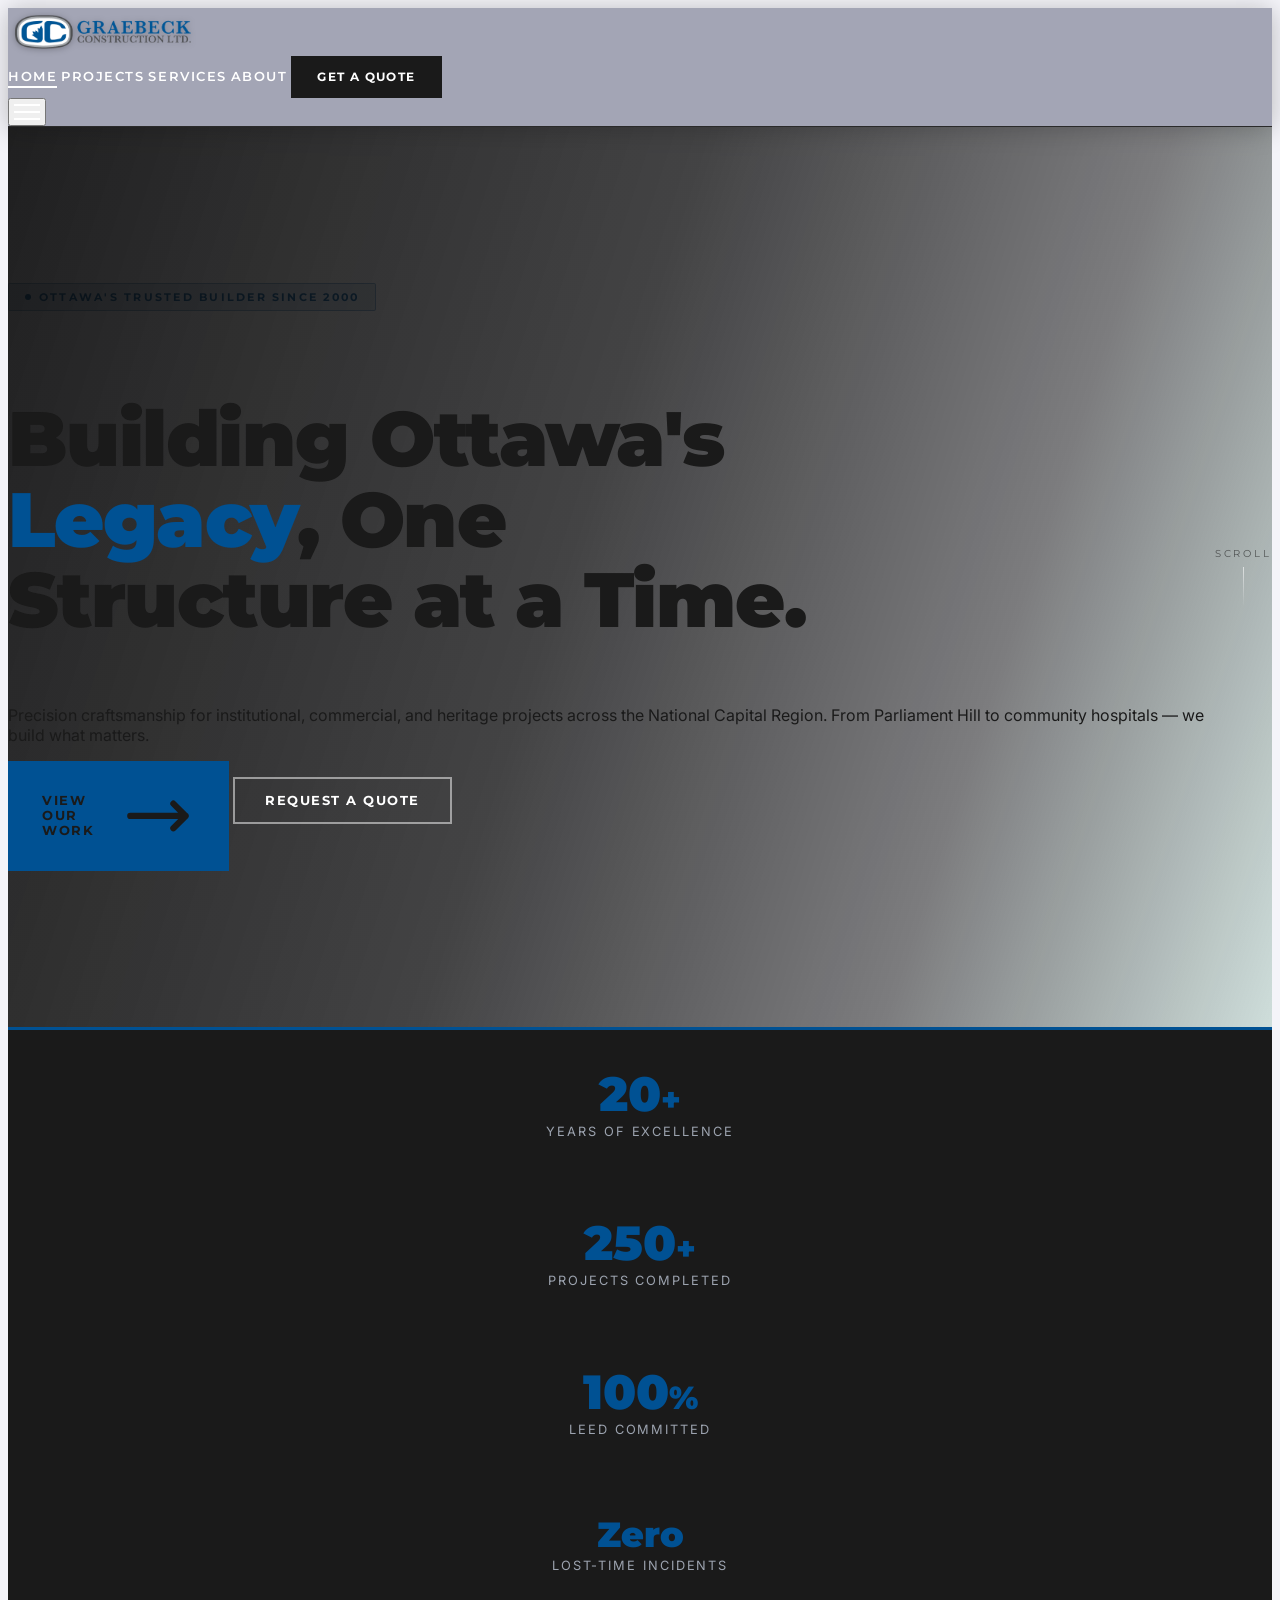
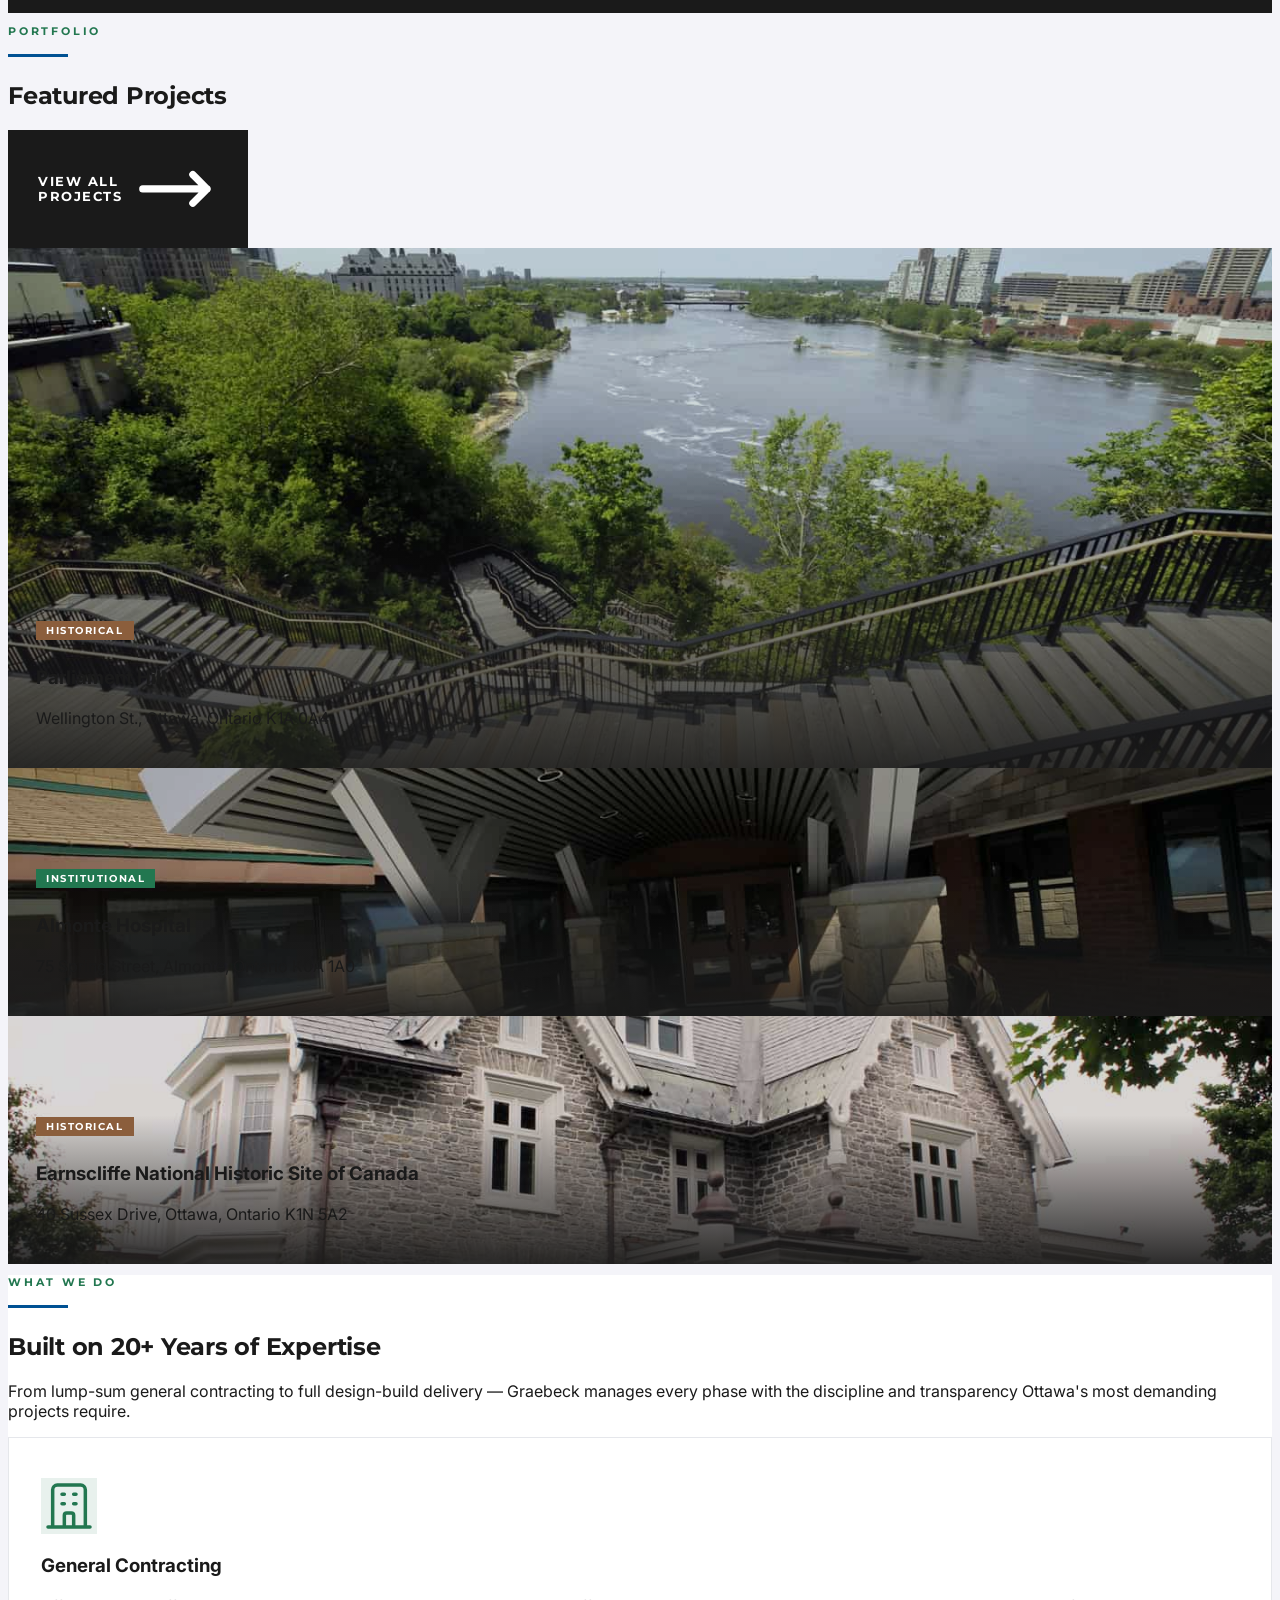
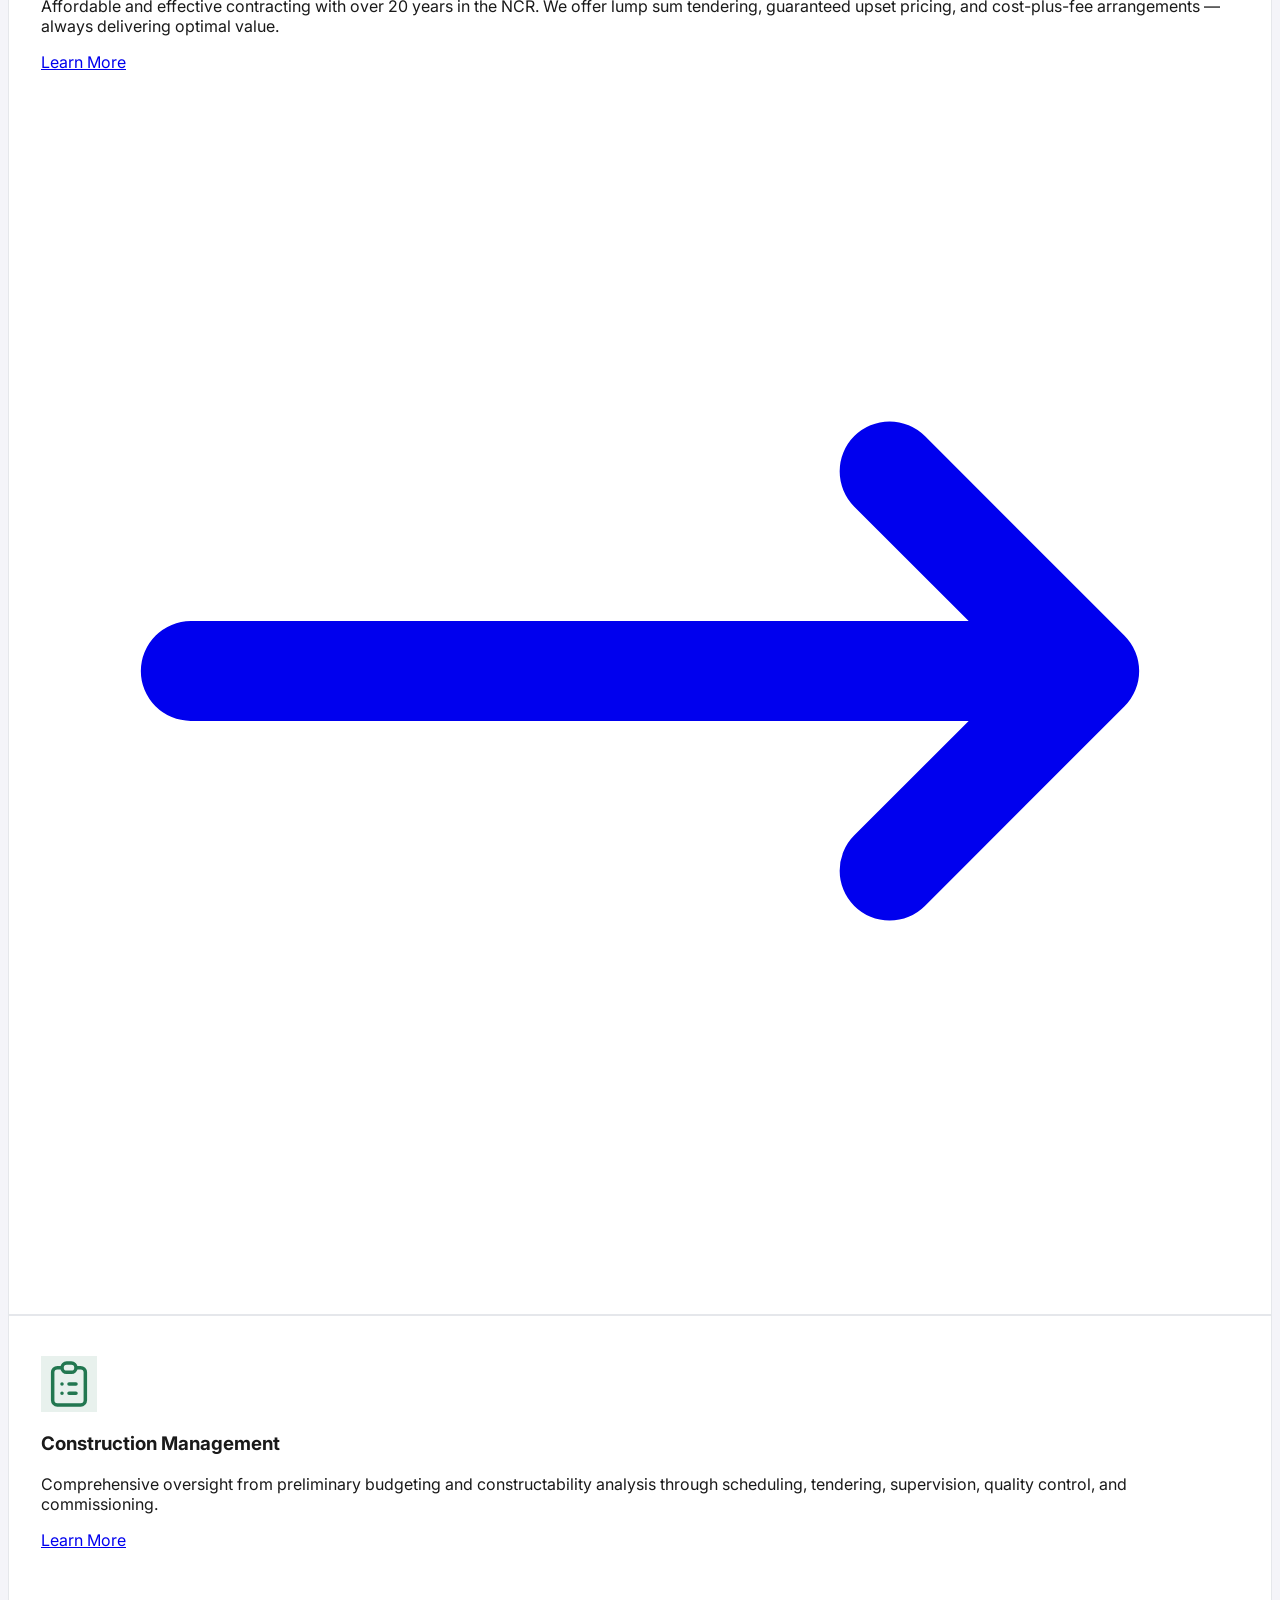
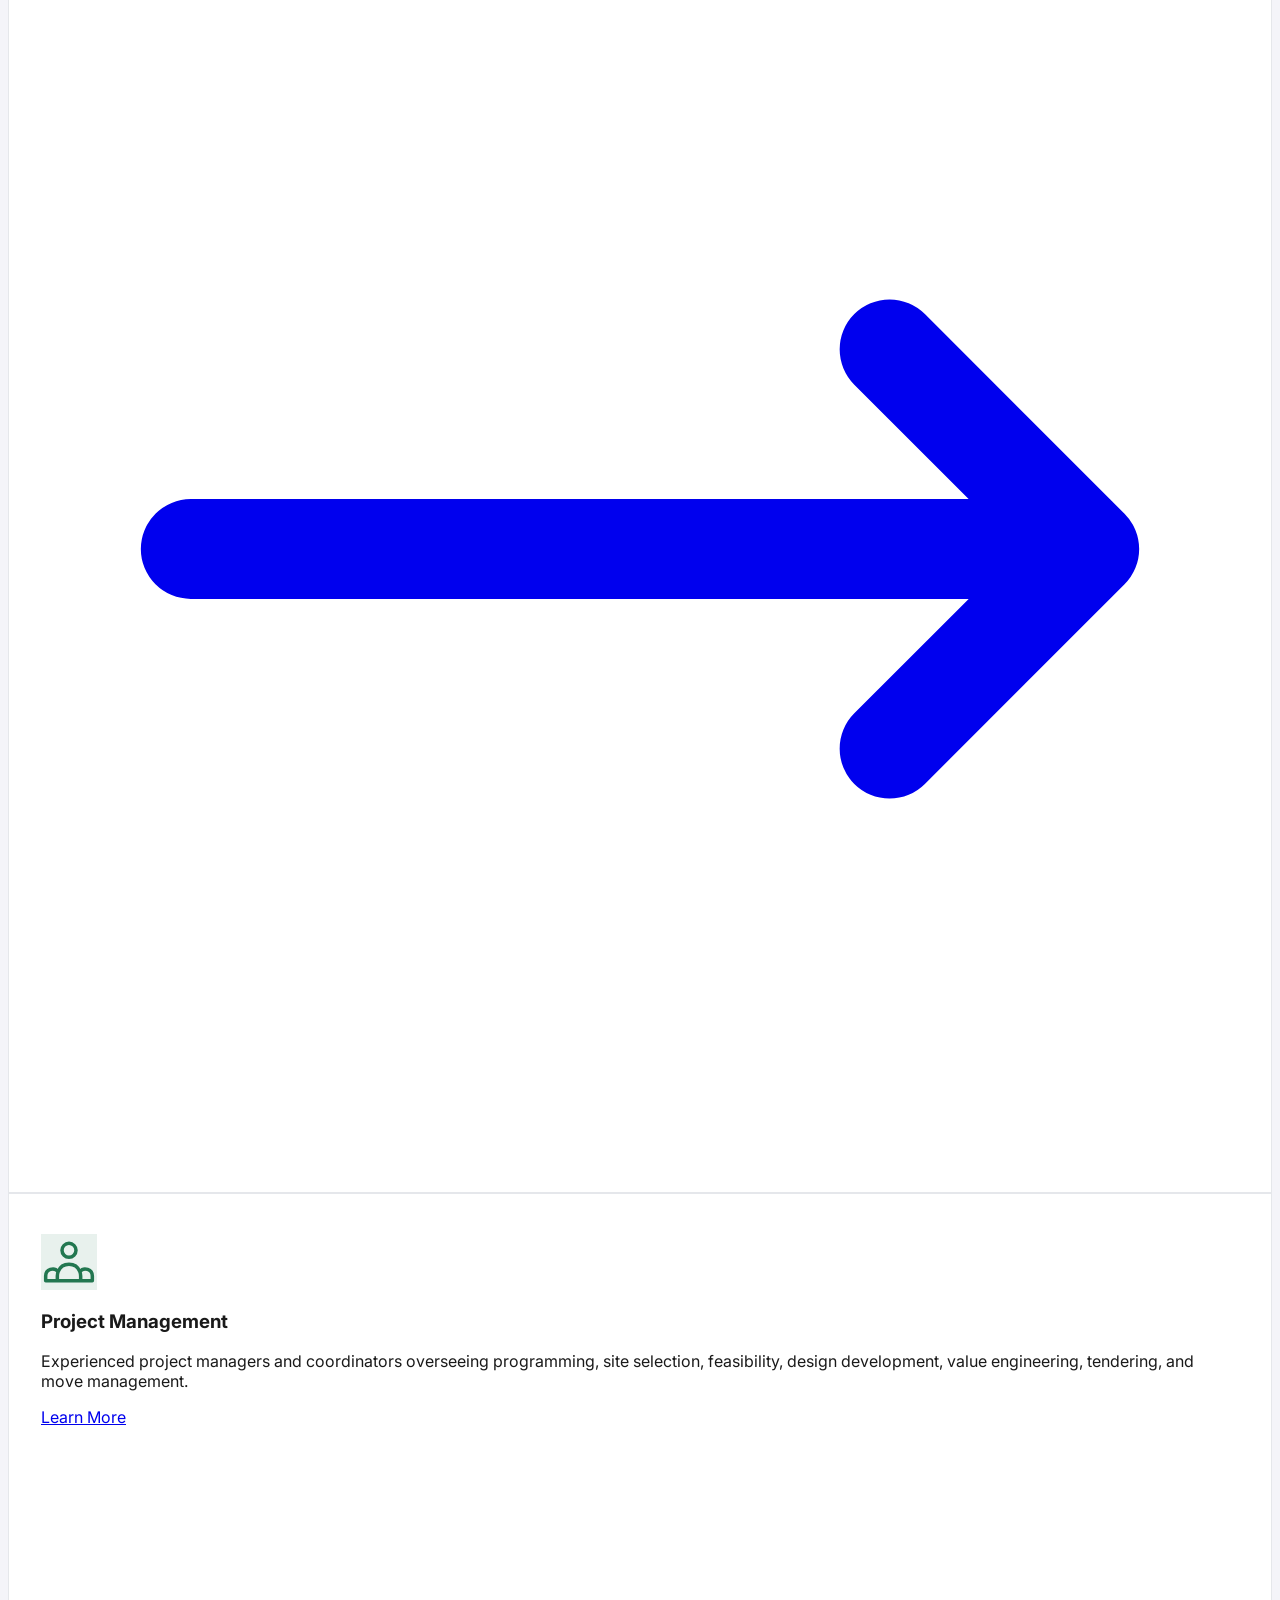
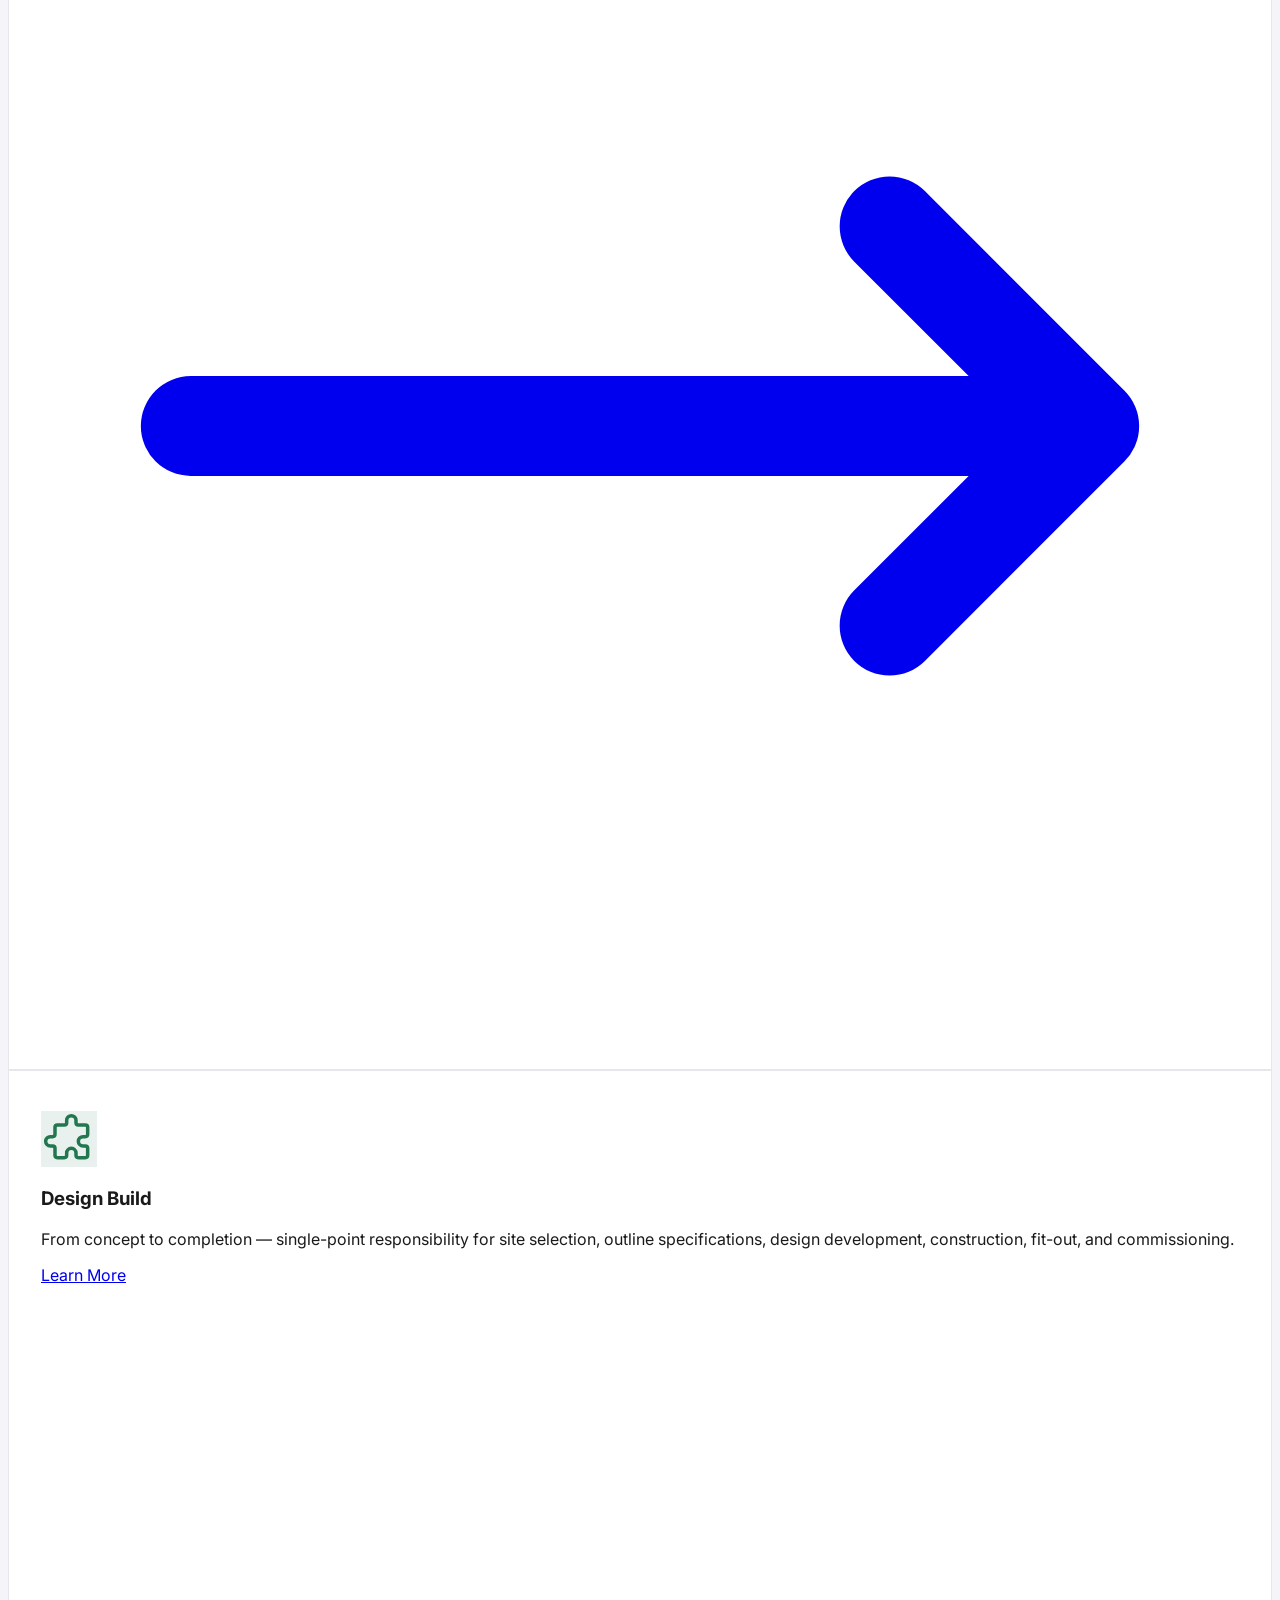
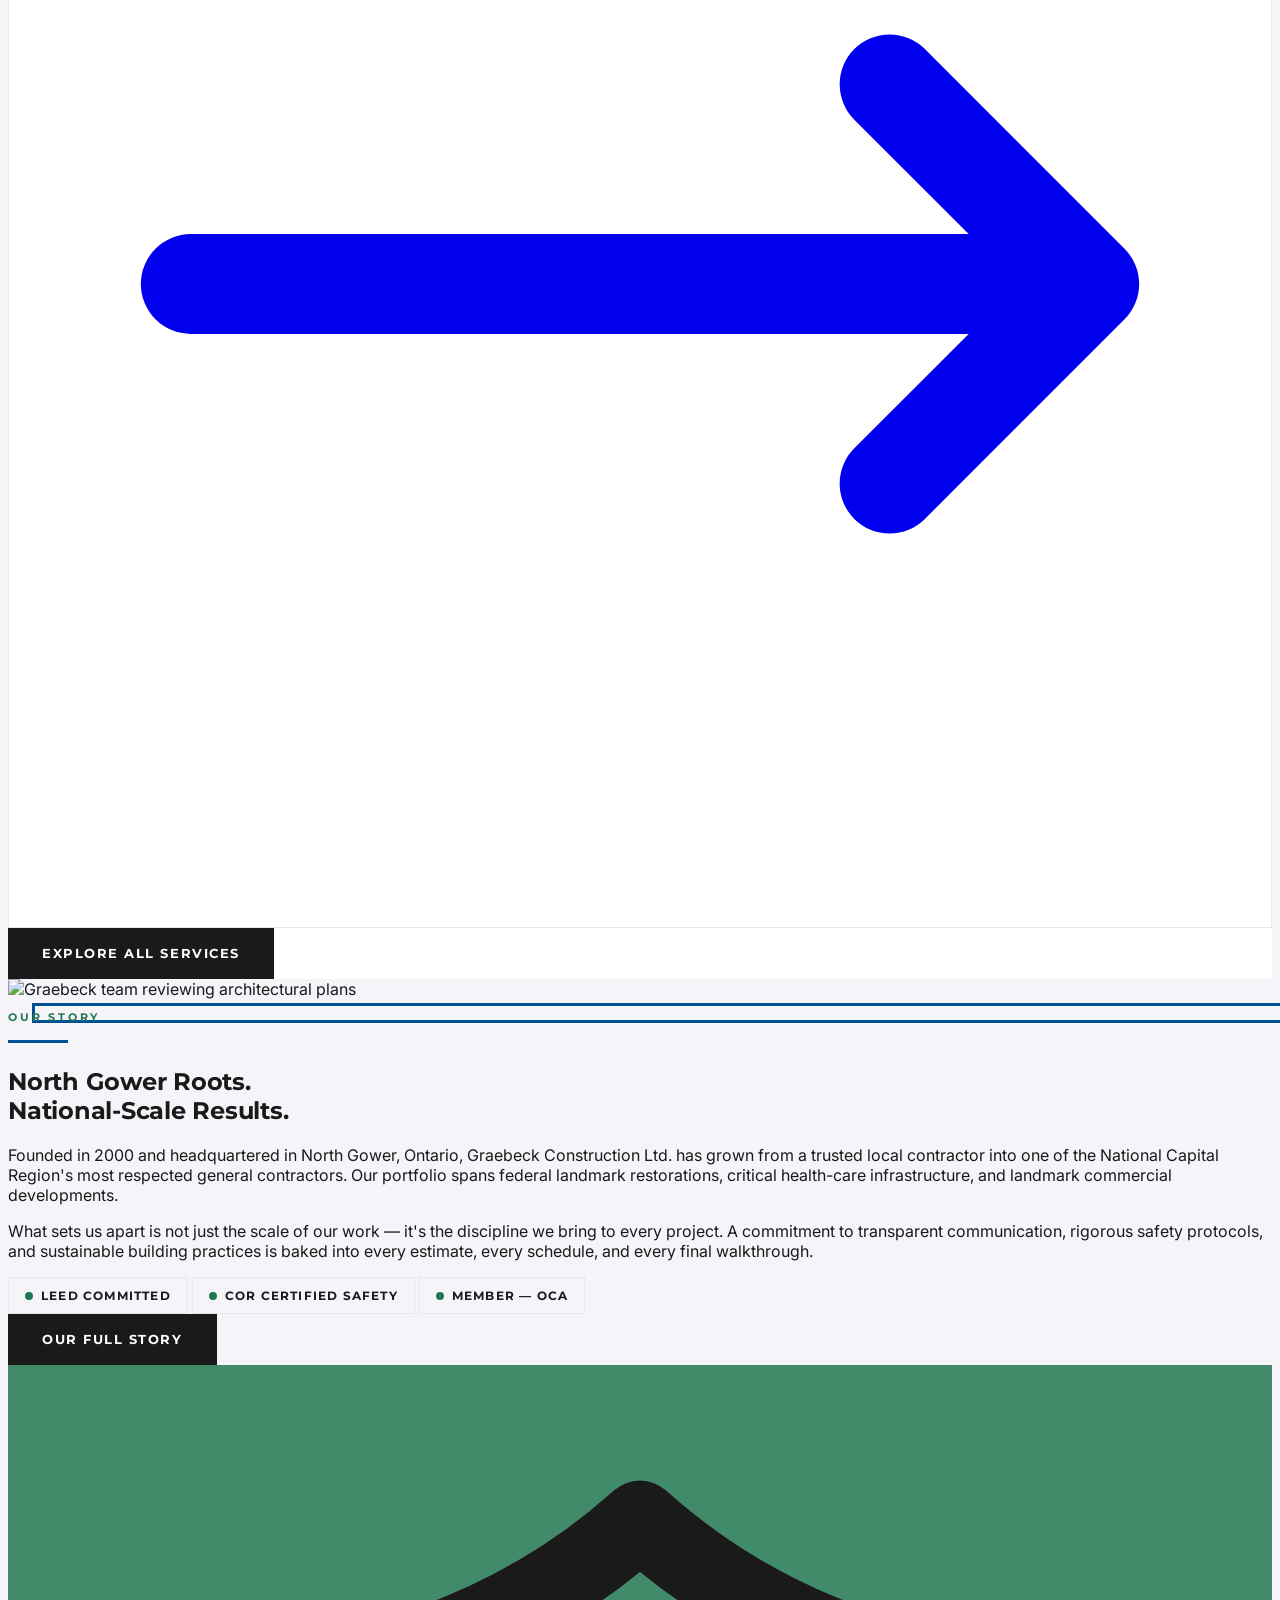
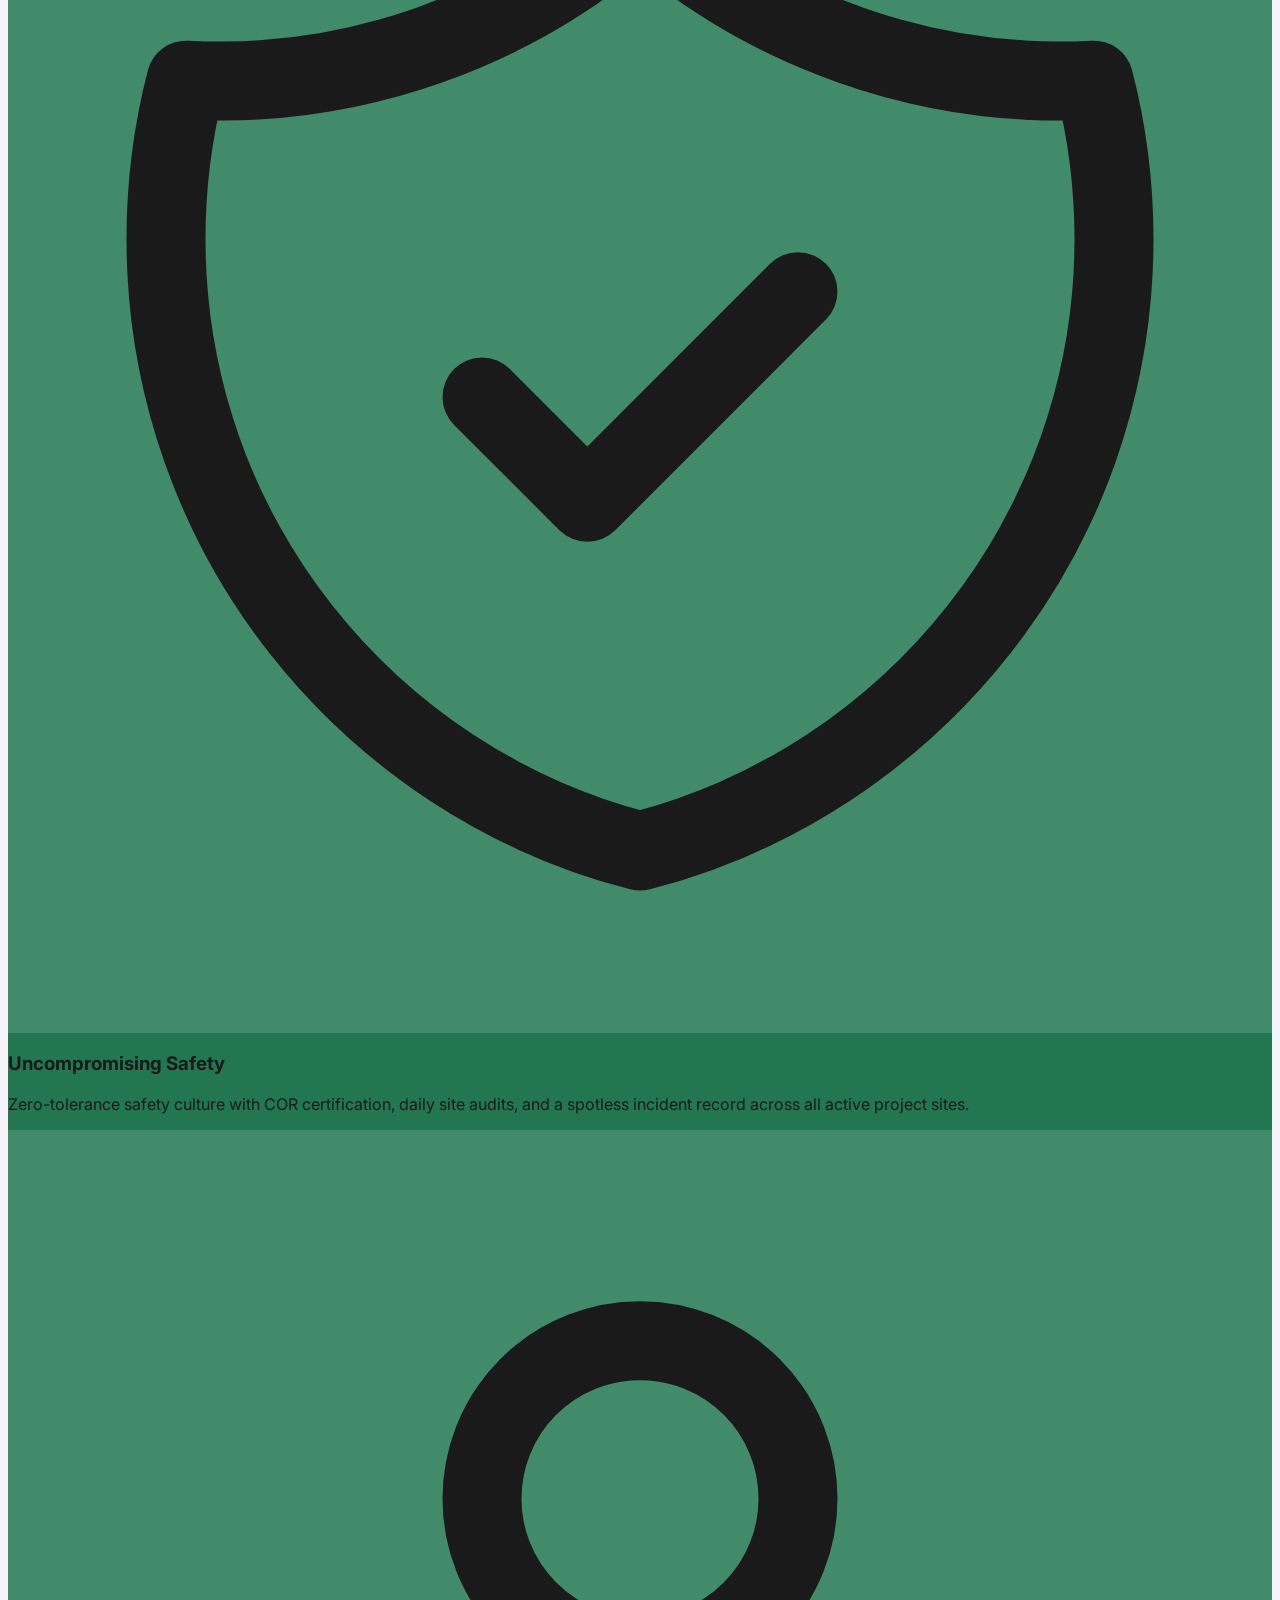
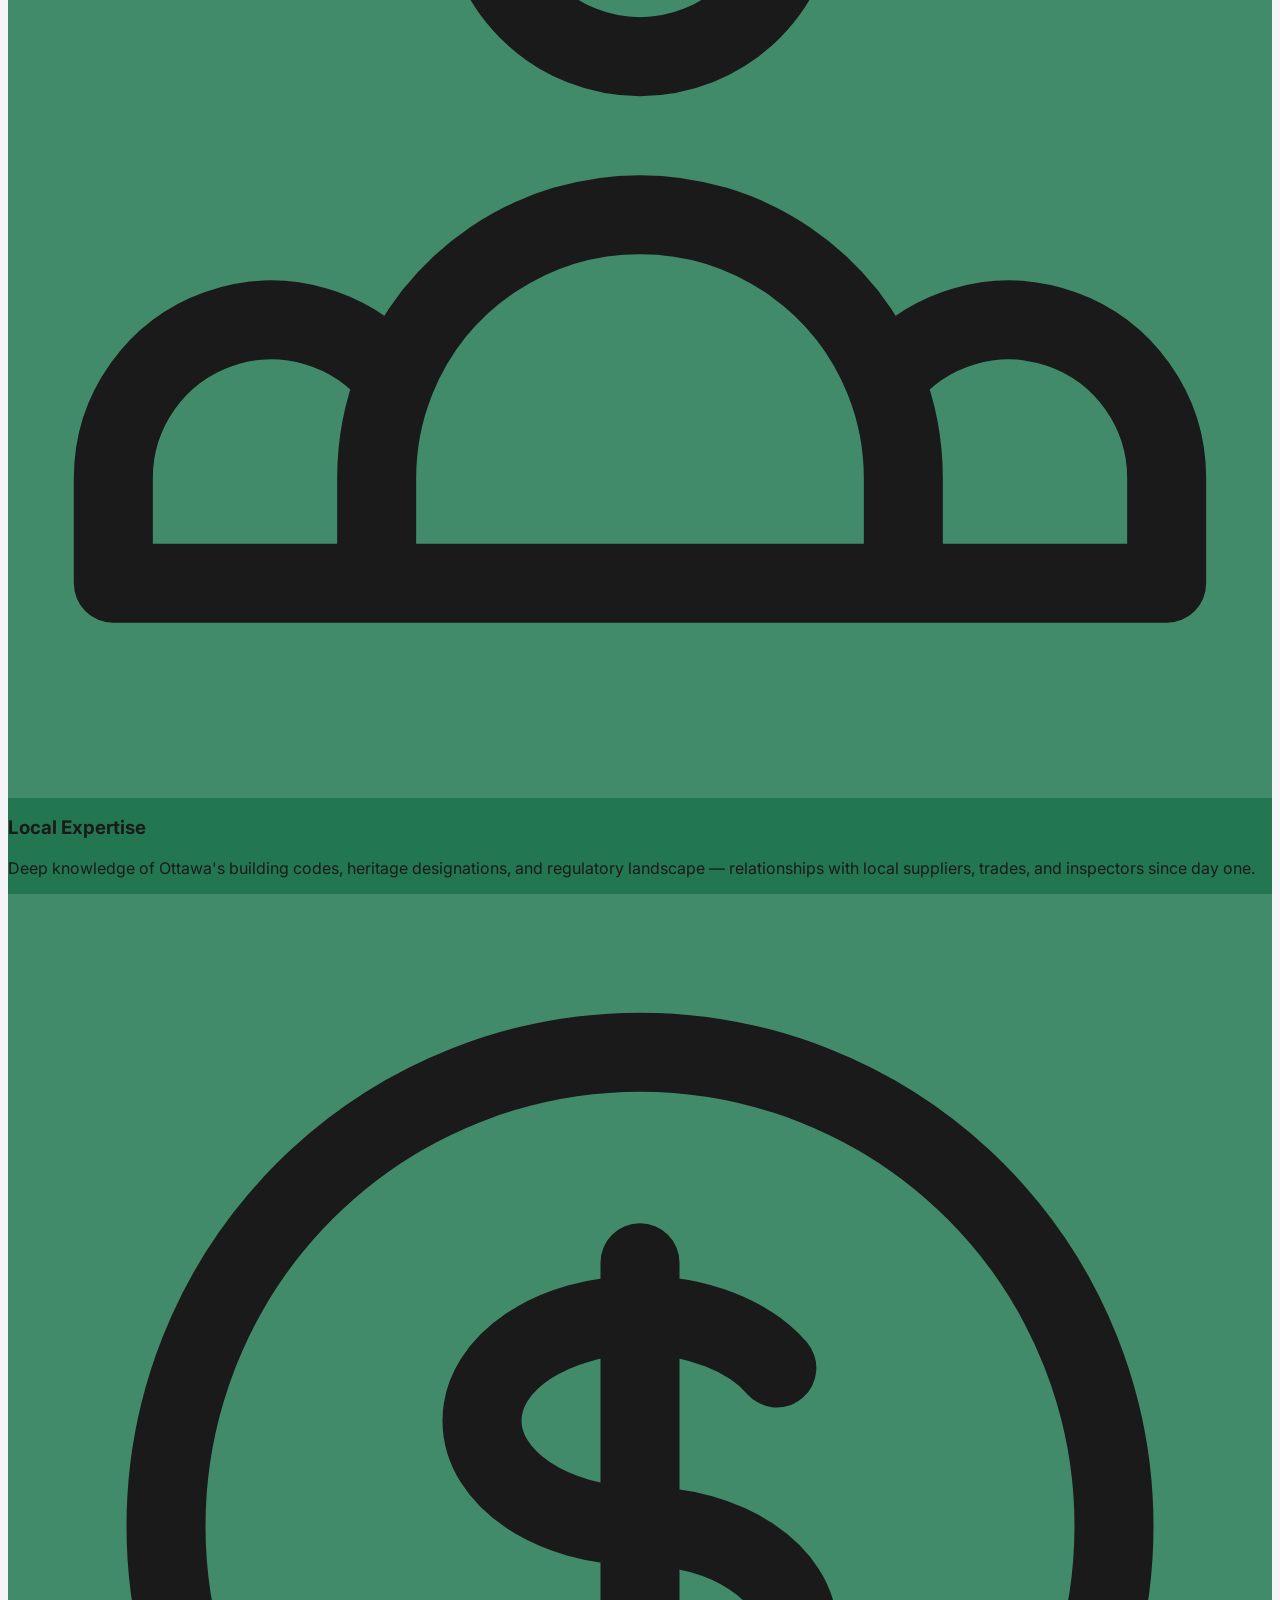
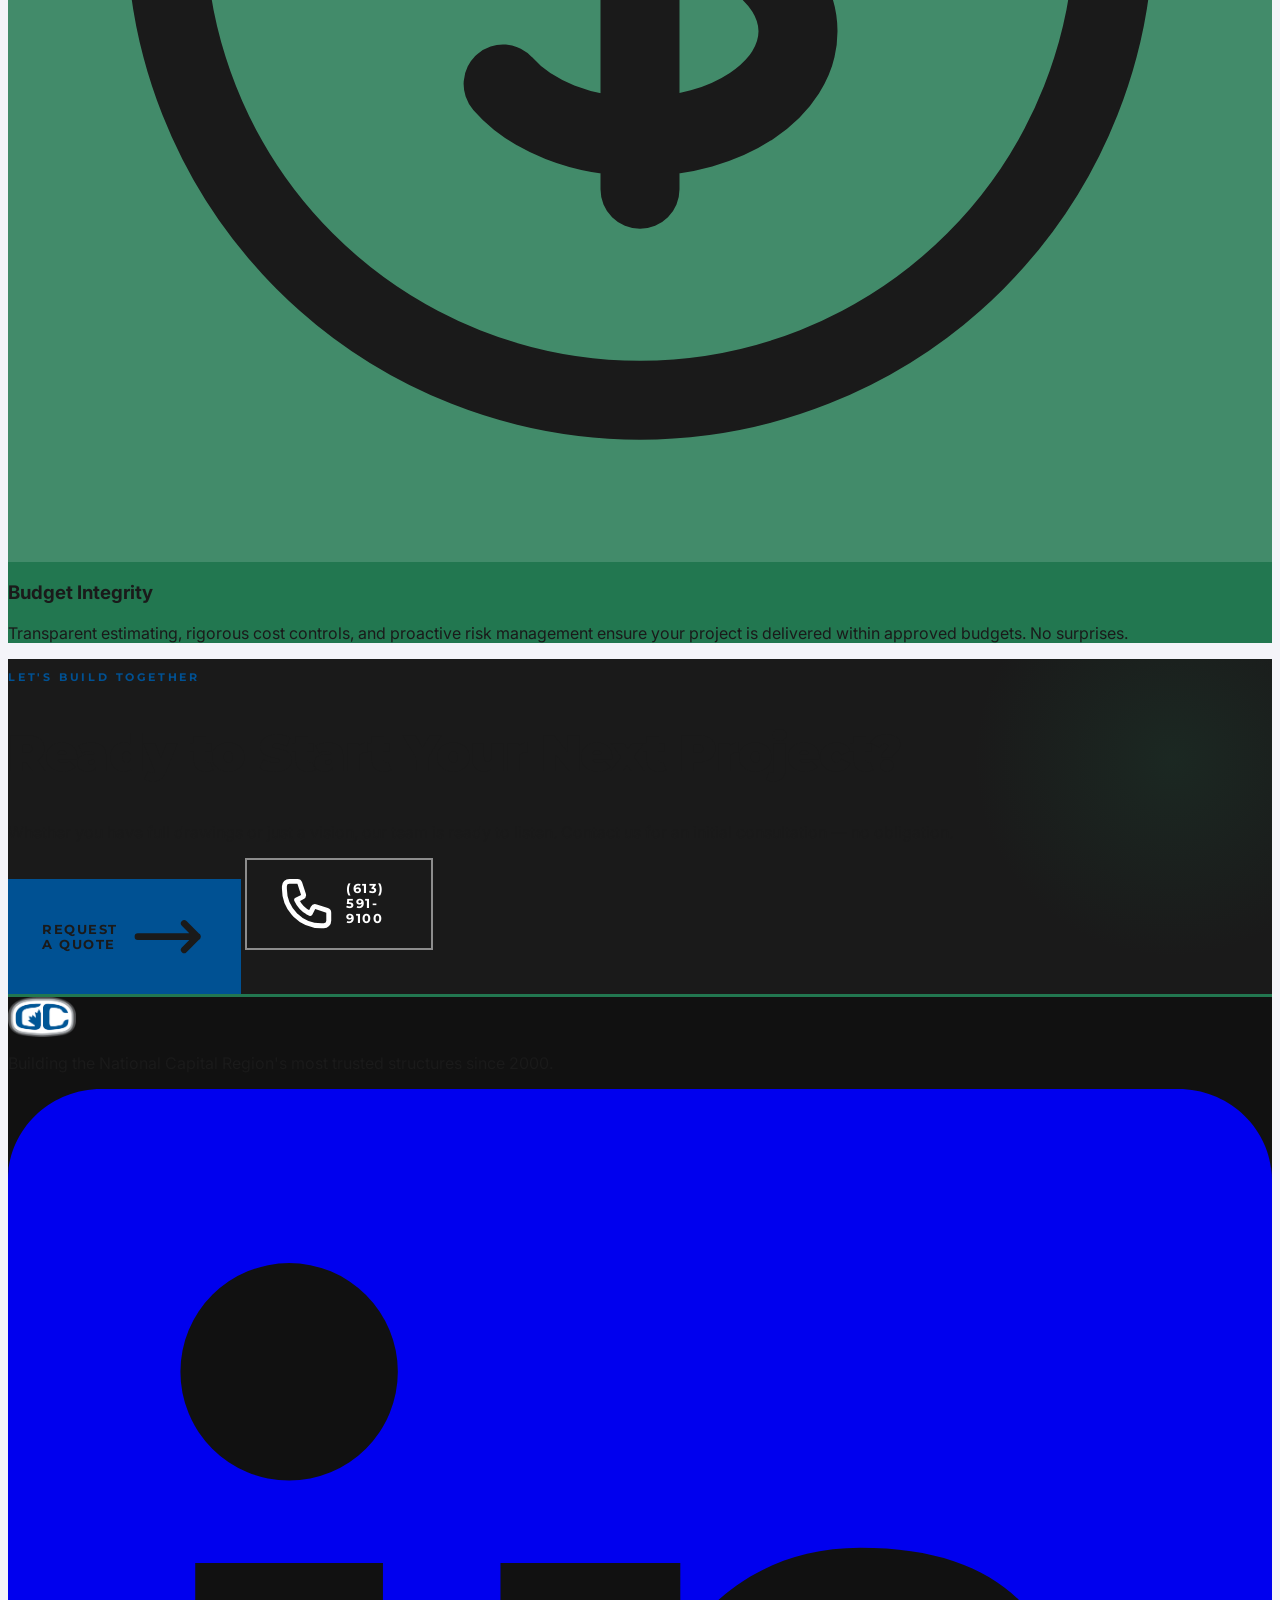
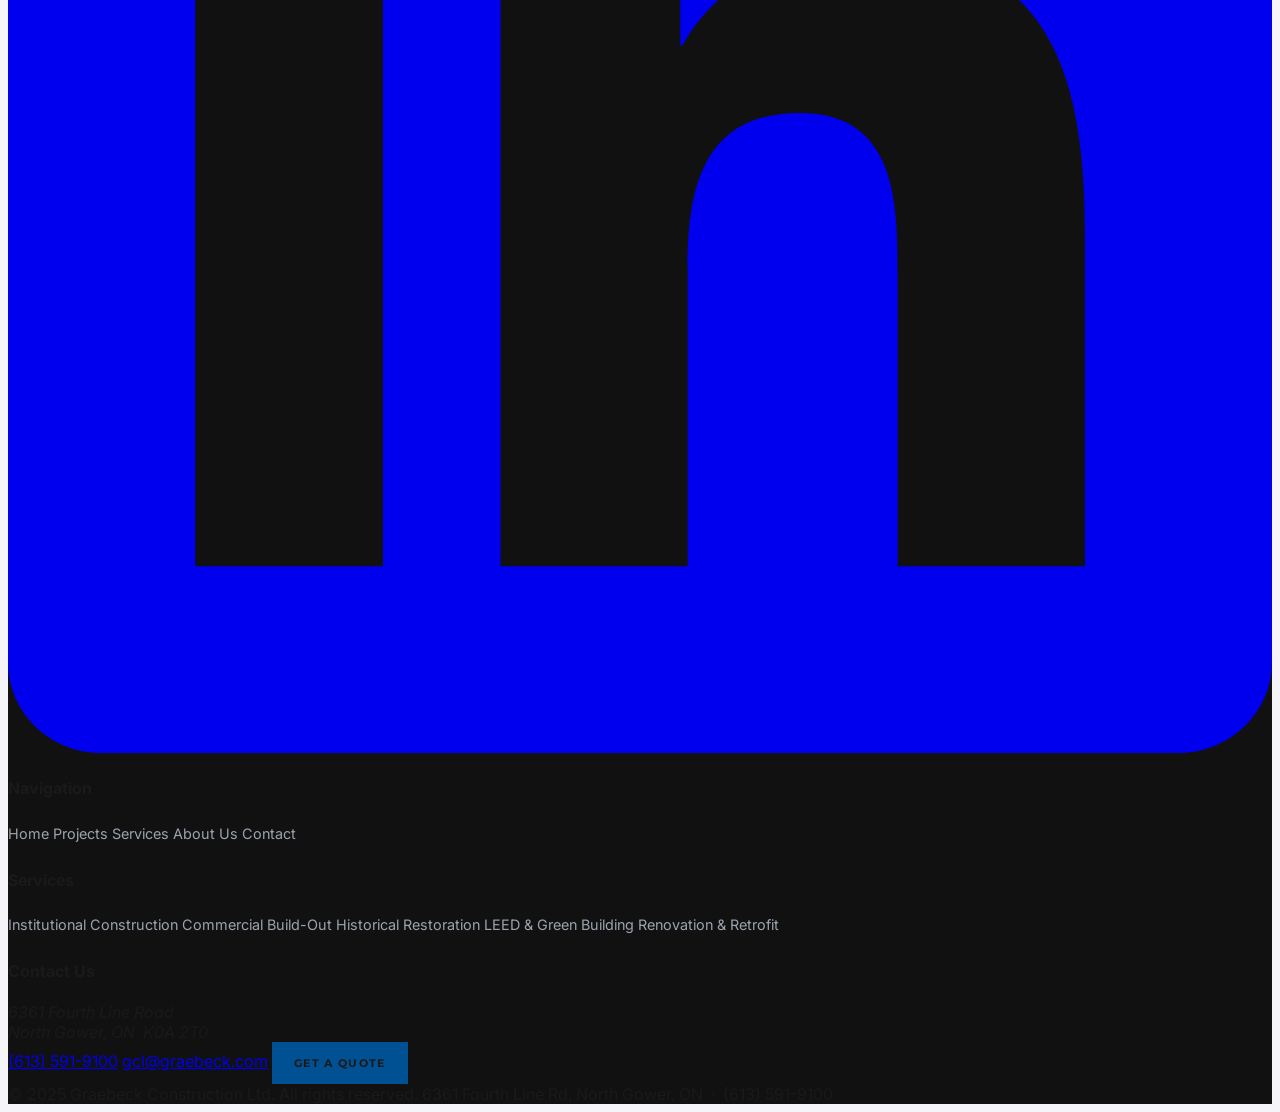
==== commit 3e62a230: "UI updates: logo animation, banner color, font colors, about page panel and tagline - index.html: ho" ====
--- a/index.html
+++ b/index.html
@@ -18,8 +18,8 @@
             forest: '#227750',
             'forest-dark': '#1a5c3a',
             cool:   '#F4F4F9',
-            gold:   '#D4AF37',
-            'gold-light': '#e8c84a',
+            gold:   '#005193',
+            'gold-light': '#0066b8',
           },
           fontFamily: {
             montserrat: ['Montserrat', 'sans-serif'],
@@ -31,6 +31,19 @@
   </script>
   <link rel="stylesheet" href="css/custom.css" />
   <style>
+    /* Homepage-only logo animation: slide in from left */
+    @-webkit-keyframes logoEntranceX {
+      from { opacity: 0; -webkit-transform: translateX(-60px); transform: translateX(-60px); }
+      to   { opacity: 1; -webkit-transform: translateX(0);     transform: translateX(0); }
+    }
+    @keyframes logoEntranceX {
+      from { opacity: 0; -webkit-transform: translateX(-60px); transform: translateX(-60px); }
+      to   { opacity: 1; -webkit-transform: translateX(0);     transform: translateX(0); }
+    }
+    .nav-logo img {
+      -webkit-animation: logoEntranceX 0.8s ease-out both !important;
+              animation: logoEntranceX 0.8s ease-out both !important;
+    }
     #hero-bg {
       position: absolute;
       inset: 0;
@@ -92,7 +105,7 @@
       <a href="projects.html" class="mobile-nav-link">Projects</a>
       <a href="services.html" class="mobile-nav-link">Services</a>
       <a href="about.html"    class="mobile-nav-link">About</a>
-      <a href="contact.html"  class="mobile-nav-link" style="color:#D4AF37;">Get a Quote →</a>
+      <a href="contact.html"  class="mobile-nav-link" style="color:#005193;">Get a Quote →</a>
     </div>
   </nav>
 
@@ -113,7 +126,7 @@
 
         <h1 class="heading-display text-white" style="font-size:clamp(2.8rem,6vw,5.5rem);" data-reveal>
           Building Ottawa's<br />
-          <span style="color:#D4AF37;">Legacy</span>, One<br />
+          <span style="color:#005193;">Legacy</span>, One<br />
           Structure at a Time.
         </h1>
 
@@ -161,7 +174,7 @@
           <div class="stat-label">LEED Committed</div>
         </div>
         <div class="stat-item">
-          <span class="stat-number" style="font-size:2.2rem;color:#D4AF37;">Zero</span>
+          <span class="stat-number" style="font-size:2.2rem;color:#005193;">Zero</span>
           <div class="stat-label">Lost-Time Incidents</div>
         </div>
 
--- a/css/custom.css
+++ b/css/custom.css
@@ -12,8 +12,8 @@
   --forest:     #227750;
   --forest-dark:#1a5c3a;
   --cool:       #F4F4F9;
-  --gold:       #D4AF37;
-  --gold-light: #e8c84a;
+  --gold:       #005193;
+  --gold-light: #0066b8;
 }
 
 /* ── Base ── */
@@ -27,64 +27,66 @@
 
 /* ── Navbar ── */
 #navbar {
-  background: linear-gradient(
-    to bottom,
-    rgba(0, 0, 0, 0.82) 0%,
-    rgba(0, 0, 0, 0.45) 55%,
-    transparent 100%
-  );
-  transition: background 0.4s ease, box-shadow 0.4s ease;
-  position: relative;
-}
-/* (C) Gold accent line along the top of the navbar */
-#navbar::before {
-  content: '';
-  position: absolute;
-  top: 0;
-  left: 0;
-  right: 0;
-  height: 2px;
-  background: linear-gradient(
-    90deg,
-    transparent 0%,
-    var(--gold) 30%,
-    var(--gold) 70%,
-    transparent 100%
-  );
-  opacity: 0.7;
-  pointer-events: none;
+  background: #a3a5b5 !important;
+  box-shadow: 0 2px 24px rgba(0, 0, 0, 0.25);
+  transition: box-shadow 0.4s ease;
+  position: relative;
 }
 #navbar.nav-scrolled {
-  background: var(--onyx) !important;
-  box-shadow: 0 2px 20px rgba(0,0,0,0.4);
-}
-/* (B) Dark backing pill behind the logo for contrast on light backgrounds */
+  background: #a3a5b5 !important;
+  box-shadow: 0 2px 24px rgba(0, 0, 0, 0.3);
+}
+/* Logo sits directly on gold gradient — no dark backing */
 .nav-logo {
-  background: rgba(0, 0, 0, 0.28);
-  padding: 6px 12px 6px 6px;
-  border-radius: 6px;
-  backdrop-filter: blur(6px);
-  -webkit-backdrop-filter: blur(6px);
-  transition: background 0.2s ease;
-}
-.nav-logo:hover {
-  background: rgba(0, 0, 0, 0.38);
-}
-/* Remove backing pill once navbar is solid */
-#navbar.nav-scrolled .nav-logo {
-  background: transparent;
-  backdrop-filter: none;
-  -webkit-backdrop-filter: none;
-  padding: 6px;
-}
-/* (D) Drop-shadow on logo image for edge definition */
+  background: transparent !important;
+  padding: 0 !important;
+  backdrop-filter: none !important;
+  -webkit-backdrop-filter: none !important;
+}
 .nav-logo img {
-  -webkit-filter: drop-shadow(0px 1px 6px rgba(0,0,0,0.7));
-  filter: drop-shadow(0px 1px 6px rgba(0,0,0,0.7));
-}
-#navbar.nav-scrolled .nav-logo img {
-  -webkit-filter: drop-shadow(0px 1px 4px rgba(0,0,0,0.4));
-  filter: drop-shadow(0px 1px 4px rgba(0,0,0,0.4));
+  -webkit-filter: drop-shadow(0px 1px 3px rgba(0,0,0,0.25));
+  filter: drop-shadow(0px 1px 3px rgba(0,0,0,0.25));
+  /* Slide-up fade-in on page load */
+  -webkit-animation: logoEntrance 0.8s ease-out both;
+          animation: logoEntrance 0.8s ease-out both;
+}
+
+/* Keyframes — prefixed + unprefixed for full browser coverage */
+@-webkit-keyframes logoEntrance {
+  from {
+    opacity: 0;
+    -webkit-transform: translateY(40px);
+            transform: translateY(40px);
+  }
+  to {
+    opacity: 1;
+    -webkit-transform: translateY(0);
+            transform: translateY(0);
+  }
+}
+@keyframes logoEntrance {
+  from {
+    opacity: 0;
+    -webkit-transform: translateY(40px);
+            transform: translateY(40px);
+  }
+  to {
+    opacity: 1;
+    -webkit-transform: translateY(0);
+            transform: translateY(0);
+  }
+}
+/* Navbar CTA: dark button contrasts against #a3a5b5 background */
+#navbar .btn-primary {
+  background: #1A1A1A;
+  color: #ffffff;
+  border-color: #1A1A1A;
+}
+#navbar .btn-primary:hover {
+  background: #2a2a2a;
+  color: #ffffff;
+  border-color: #2a2a2a;
+  transform: translateY(-2px);
 }
 .nav-link {
   font-family: 'Montserrat', sans-serif;
@@ -92,7 +94,7 @@
   font-size: 0.8rem;
   letter-spacing: 0.12em;
   text-transform: uppercase;
-  color: #fff;
+  color: #ffffff;
   text-decoration: none;
   position: relative;
   padding-bottom: 4px;
@@ -105,13 +107,13 @@
   left: 0;
   width: 0;
   height: 2px;
-  background: var(--gold);
+  background: #ffffff;
   transition: width 0.3s ease;
 }
 .nav-link:hover::after,
 .nav-link.active::after { width: 100%; }
-.nav-link:hover { color: var(--gold); }
-.nav-link.active { color: var(--gold); }
+.nav-link:hover { color: #ffffff; }
+.nav-link.active { color: #ffffff; }
 
 /* ── Hero ── */
 .hero-section {
@@ -136,8 +138,8 @@
   display: inline-flex;
   align-items: center;
   gap: 8px;
-  background: rgba(212,175,55,0.15);
-  border: 1px solid rgba(212,175,55,0.4);
+  background: rgba(0,81,147,0.15);
+  border: 1px solid rgba(0,81,147,0.4);
   color: var(--gold);
   font-family: 'Montserrat', sans-serif;
   font-size: 0.7rem;
@@ -389,8 +391,10 @@
   position: relative;
   z-index: 1;
   width: 100%;
-  height: 520px;
-  object-fit: cover;
+  height: auto;
+  max-height: none;
+  object-fit: contain;
+  display: block;
 }
 .cert-badge {
   display: inline-flex;
@@ -453,7 +457,6 @@
 /* ── Page Hero (inner pages) ── */
 .page-hero {
   padding: 160px 0 80px;
-  background: var(--onyx);
   position: relative;
   overflow: hidden;
 }
@@ -463,7 +466,15 @@
   inset: 0;
   background-image: url("data:image/svg+xml,%3Csvg width='60' height='60' viewBox='0 0 60 60' xmlns='http://www.w3.org/2000/svg'%3E%3Cg fill='none' fill-rule='evenodd'%3E%3Cg fill='%23ffffff' fill-opacity='0.02'%3E%3Cpath d='M36 34v-4h-2v4h-4v2h4v4h2v-4h4v-2h-4zm0-30V0h-2v4h-4v2h4v4h2V6h4V4h-4zM6 34v-4H4v4H0v2h4v4h2v-4h4v-2H6zM6 4V0H4v4H0v2h4v4h2V6h4V4H6z'/%3E%3C/g%3E%3C/g%3E%3C/svg%3E");
 }
-.page-hero-content { position: relative; z-index: 1; }
+.page-hero-content { position: relative; z-index: 2; }
+/* ── Page Hero Photo Background (Ken Burns) ── */
+.page-hero-bg {
+  transform: scale(1.04);
+  transition: transform 10s ease;
+}
+.page-hero-bg.loaded {
+  transform: scale(1);
+}
 
 /* ── Filter Buttons ── */
 .filter-btn {
@@ -532,7 +543,7 @@
   font-family: 'Montserrat', sans-serif;
   font-weight: 900;
   font-size: 3rem;
-  color: rgba(212,175,55,0.2);
+  color: rgba(0,81,147,0.2);
   line-height: 1;
   min-width: 64px;
   transition: color 0.3s;
@@ -594,7 +605,7 @@
 .hamburger span {
   display: block;
   width: 26px; height: 2px;
-  background: #fff;
+  background: #ffffff;
   transition: transform 0.3s, opacity 0.3s, width 0.3s;
 }
 .hamburger.open span:nth-child(1) { transform: translateY(7px) rotate(45deg); }
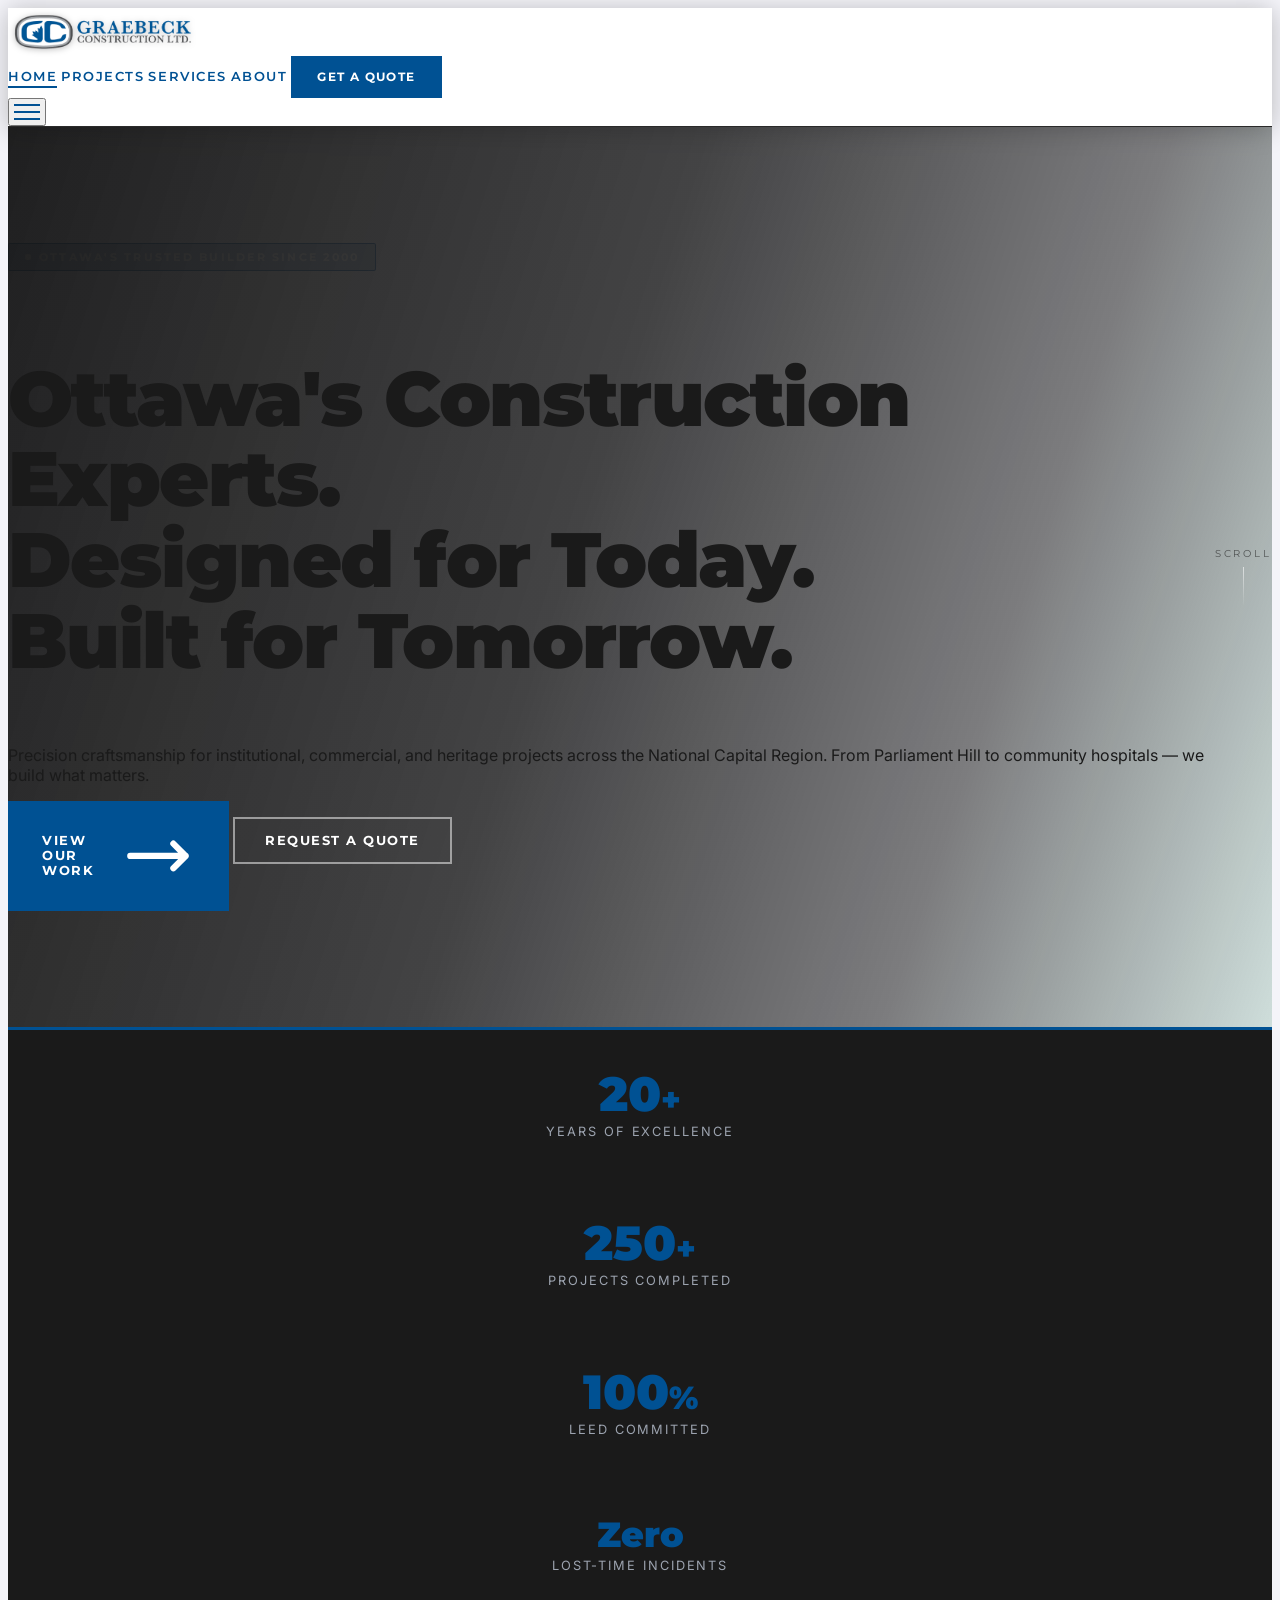
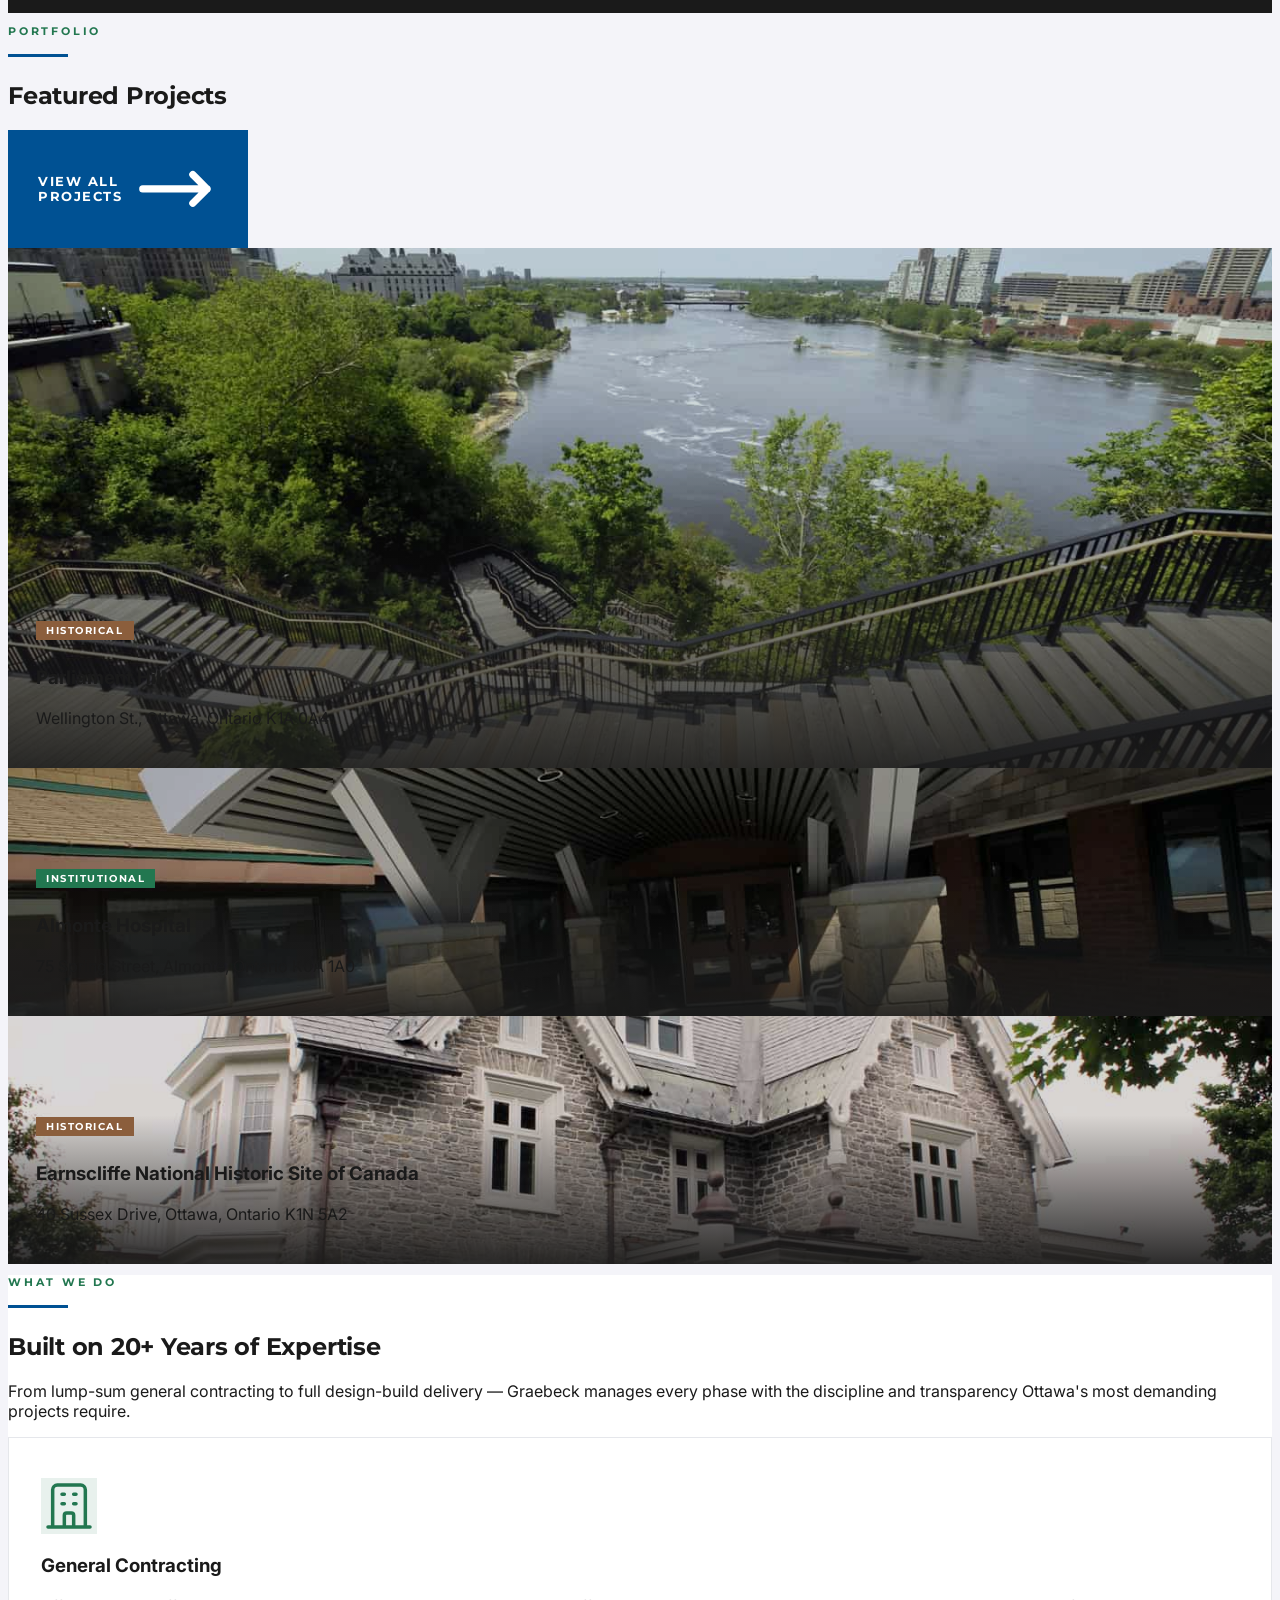
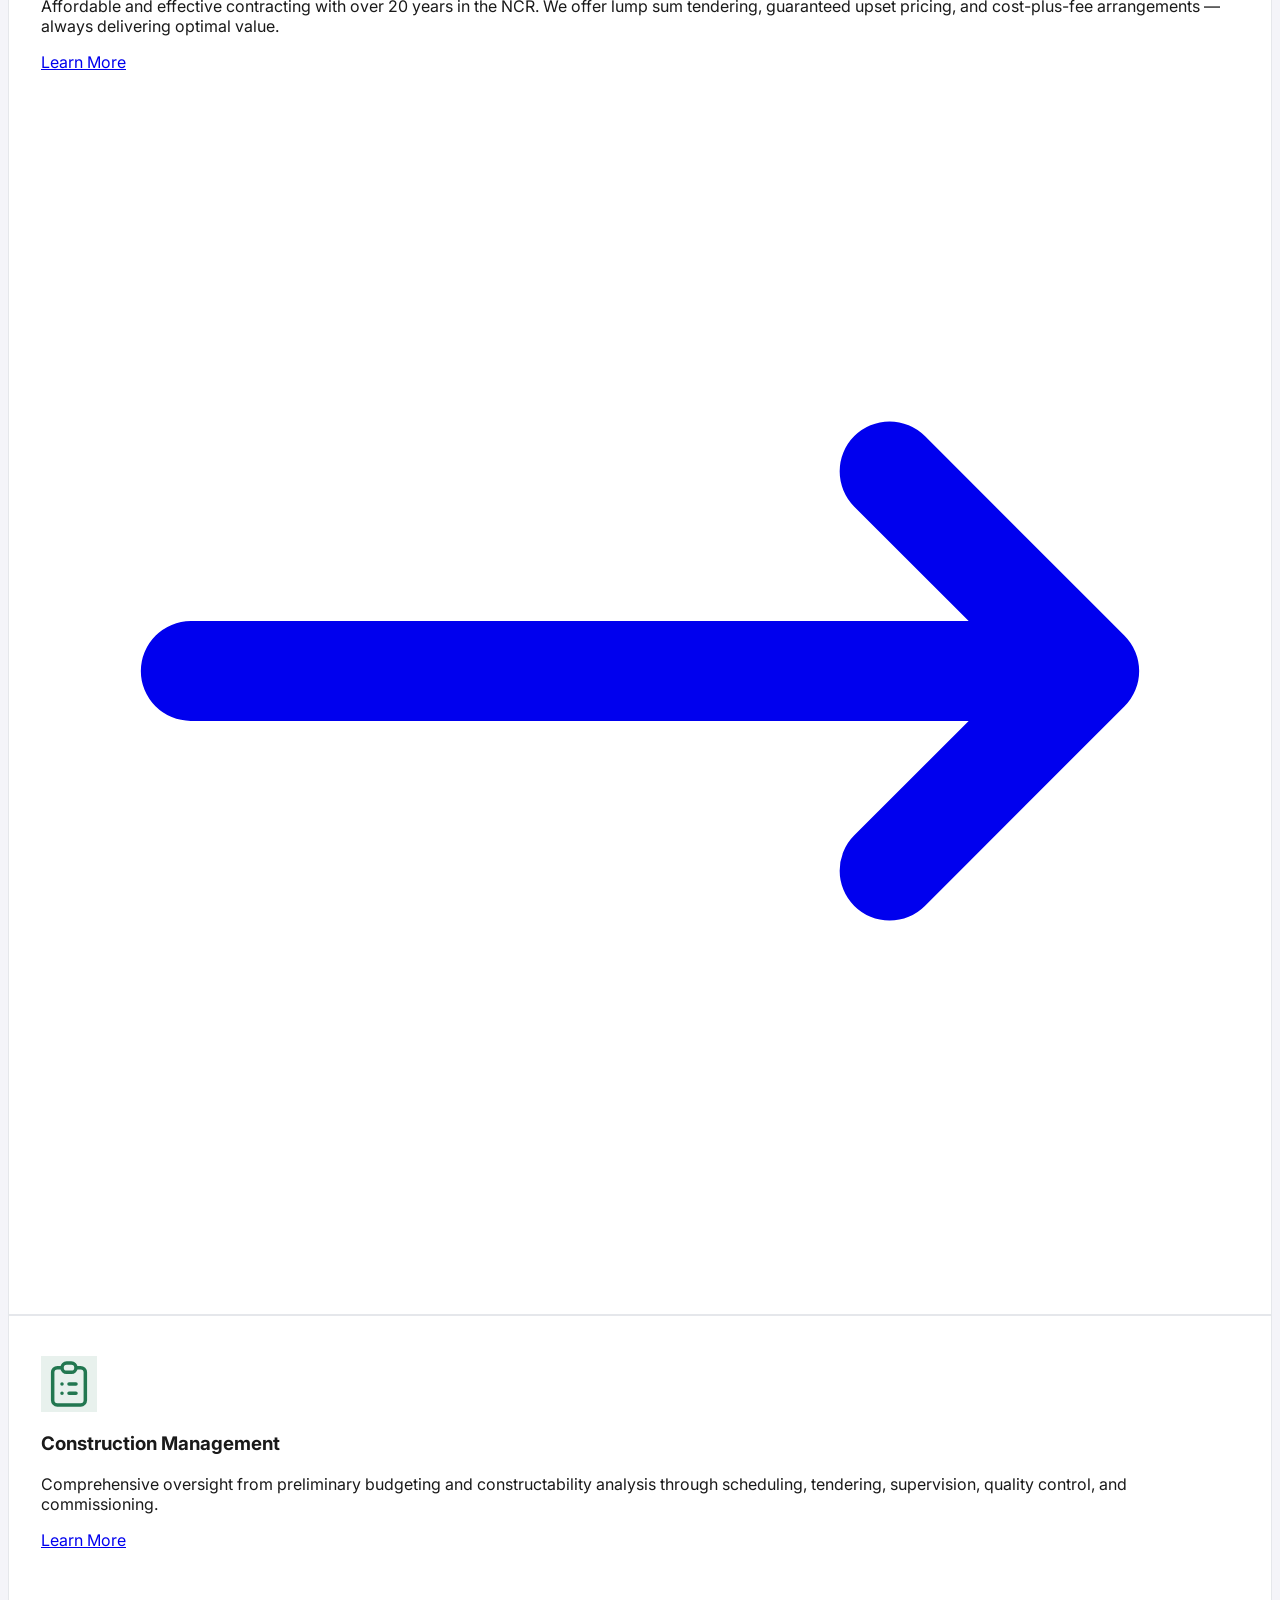
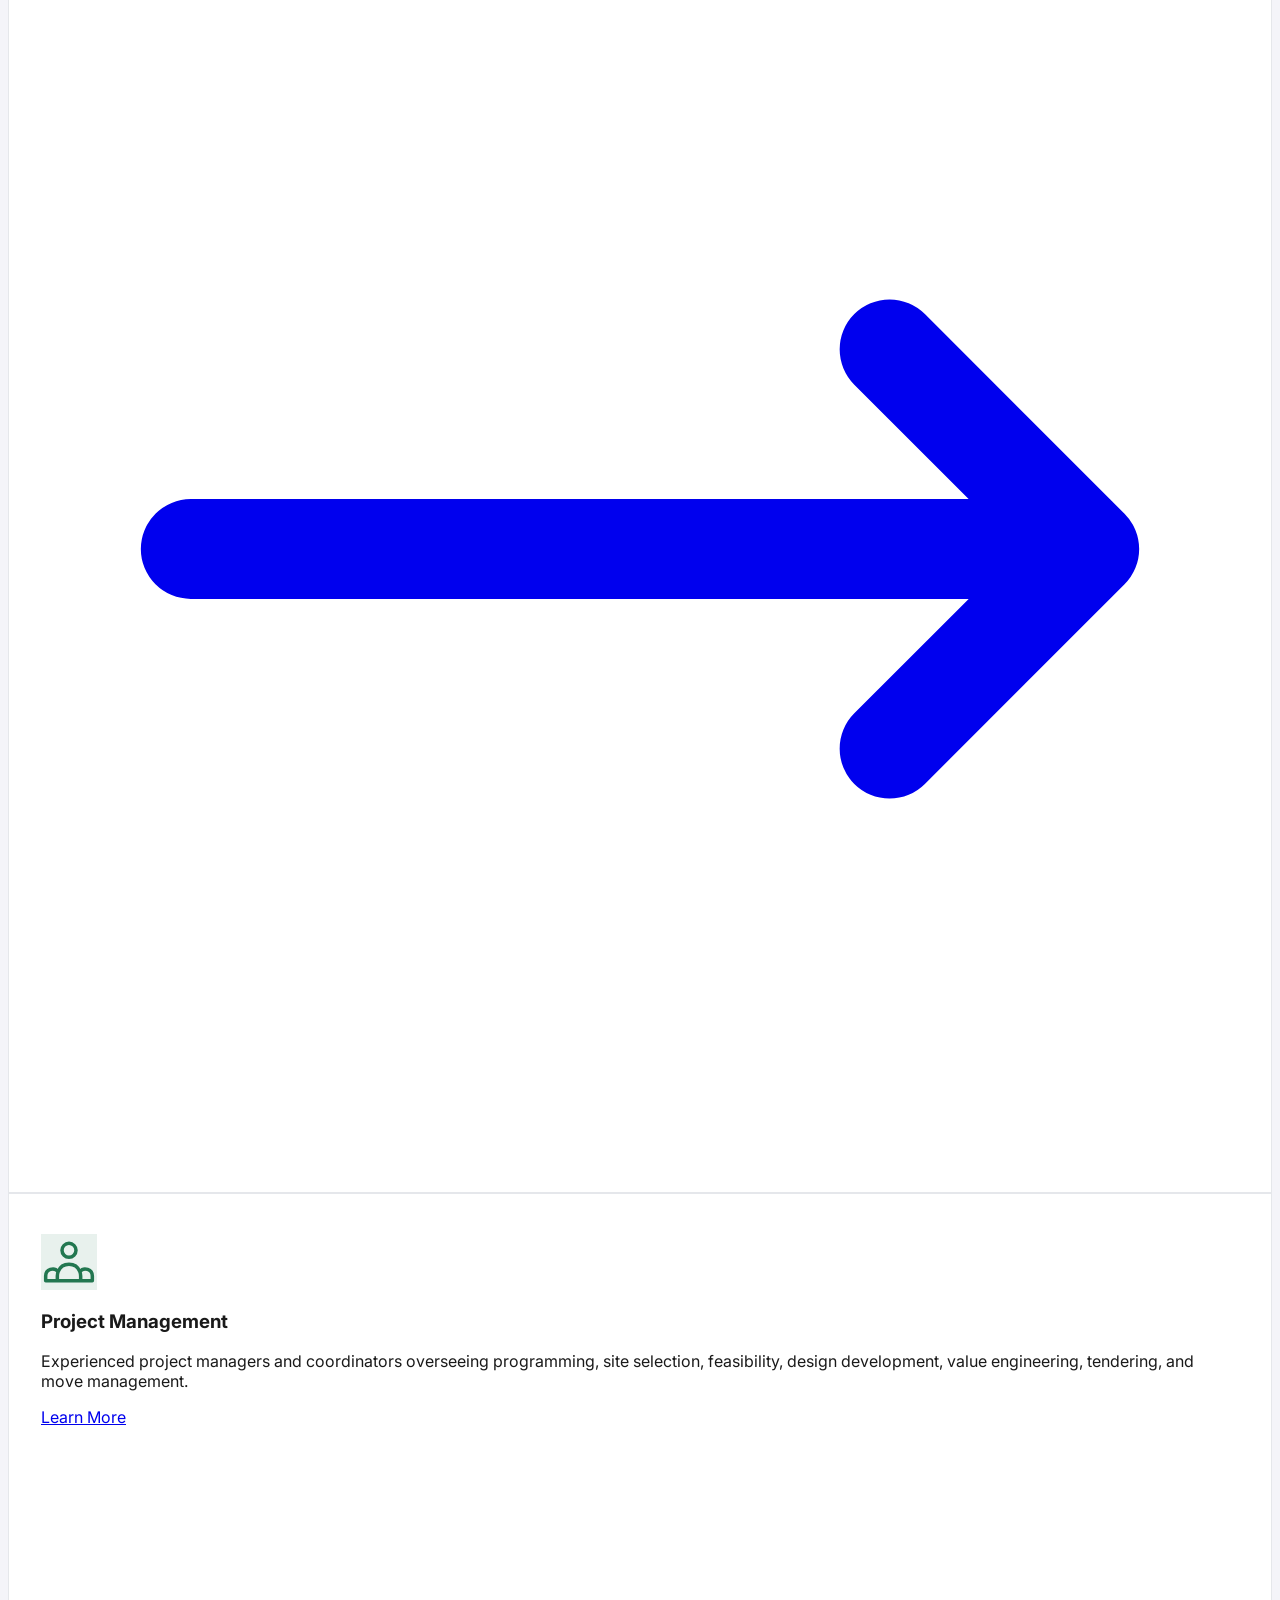
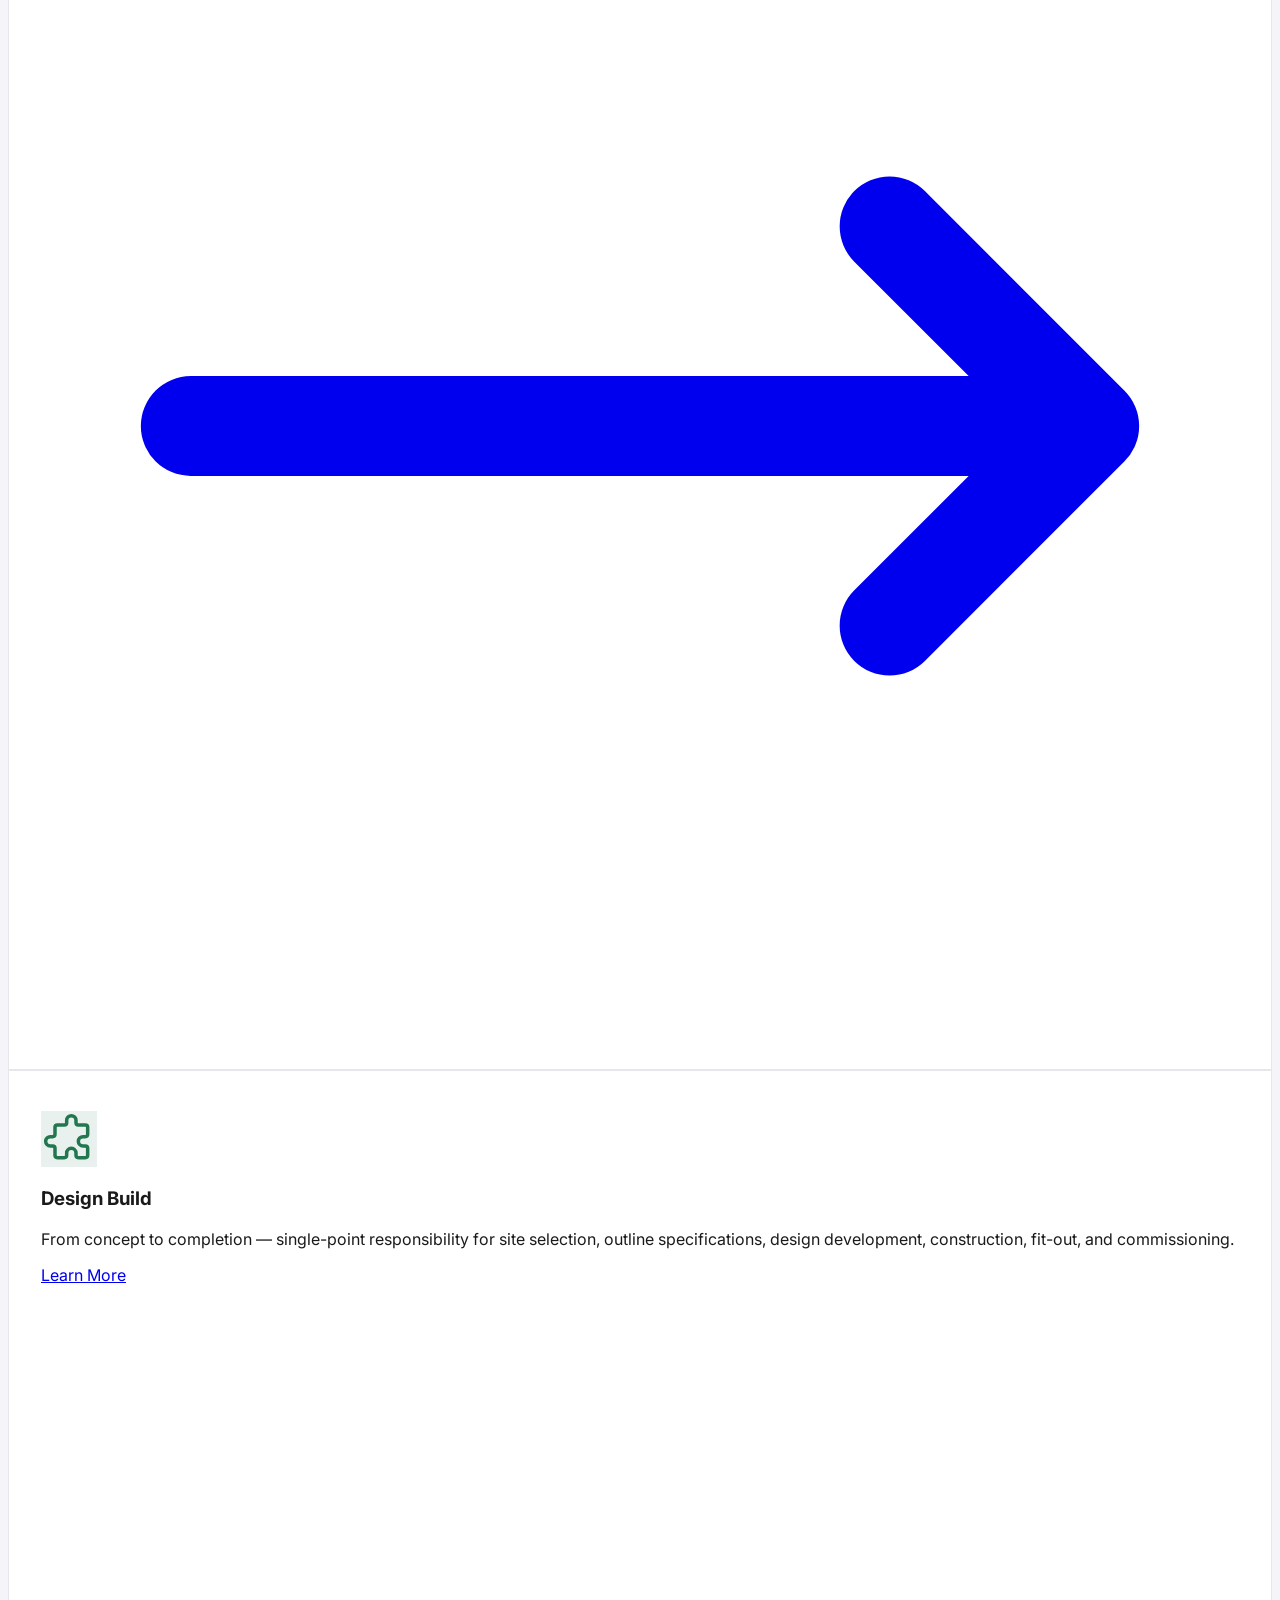
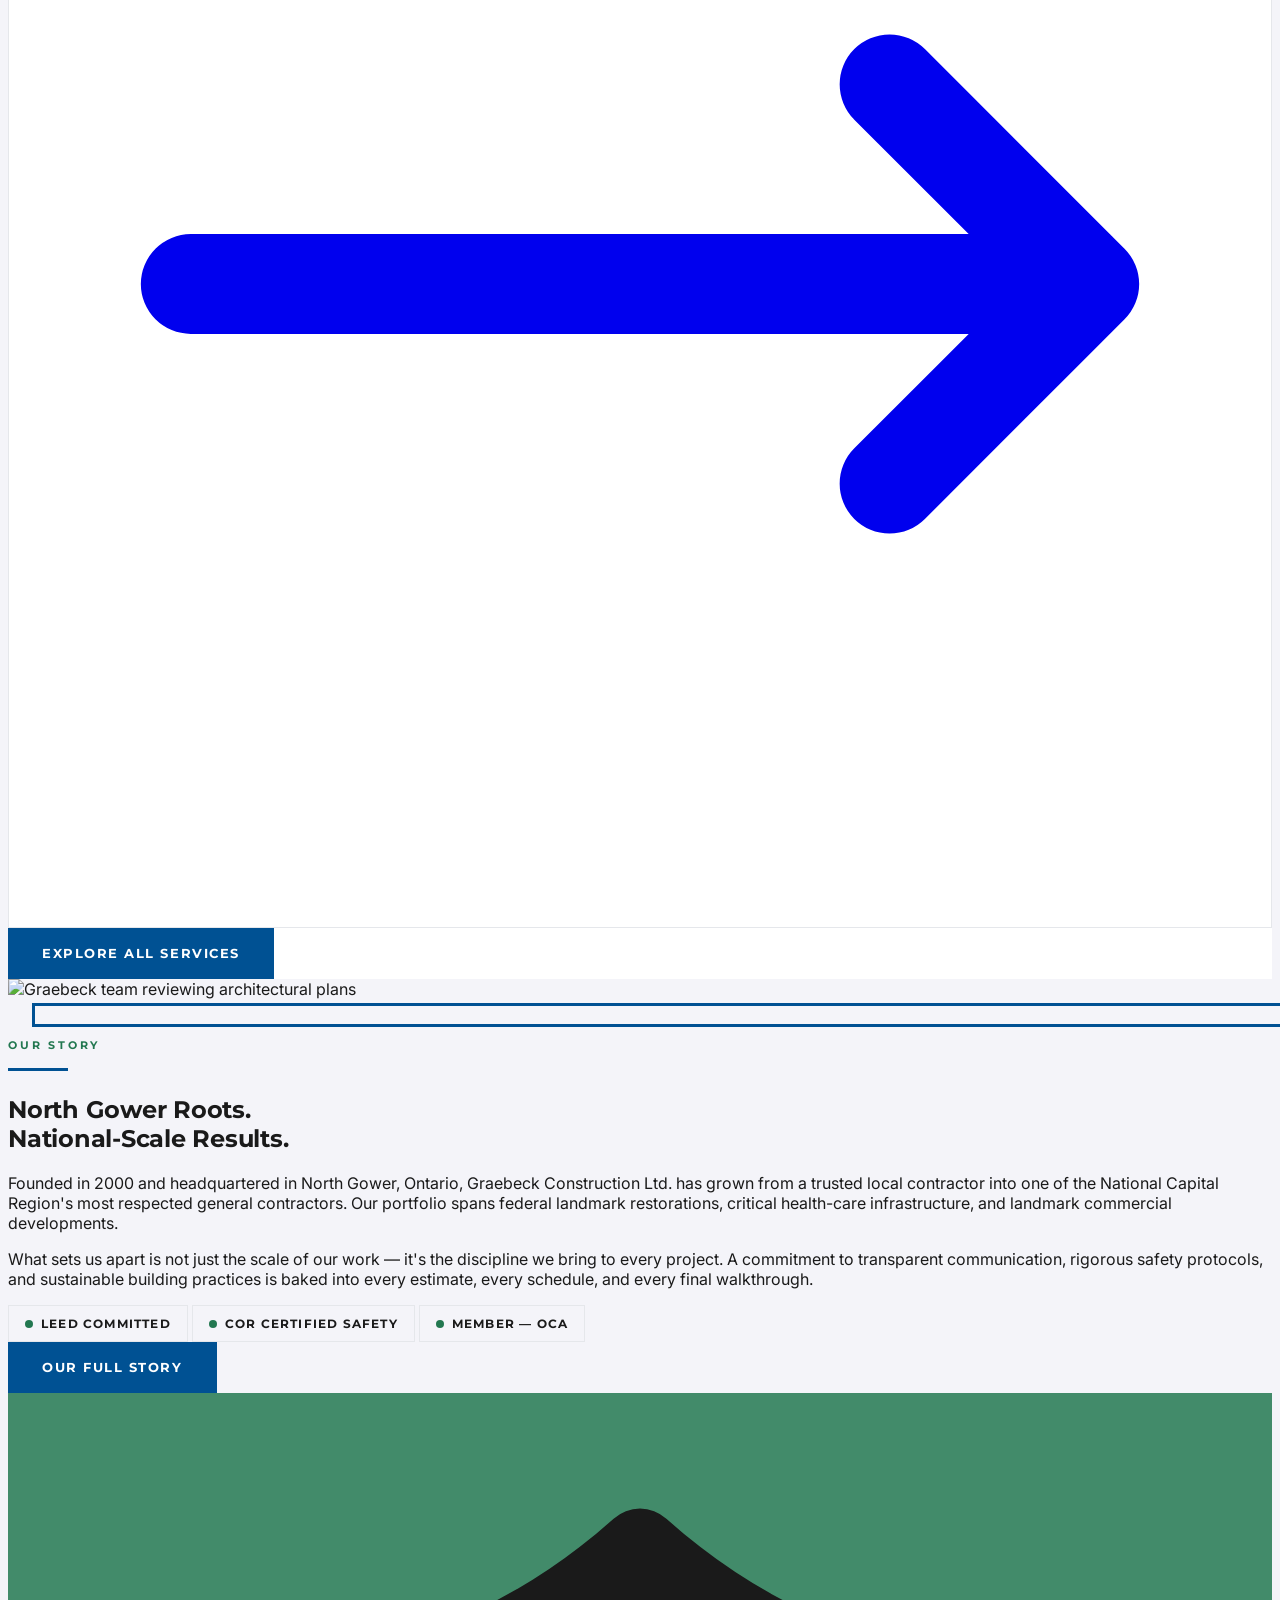
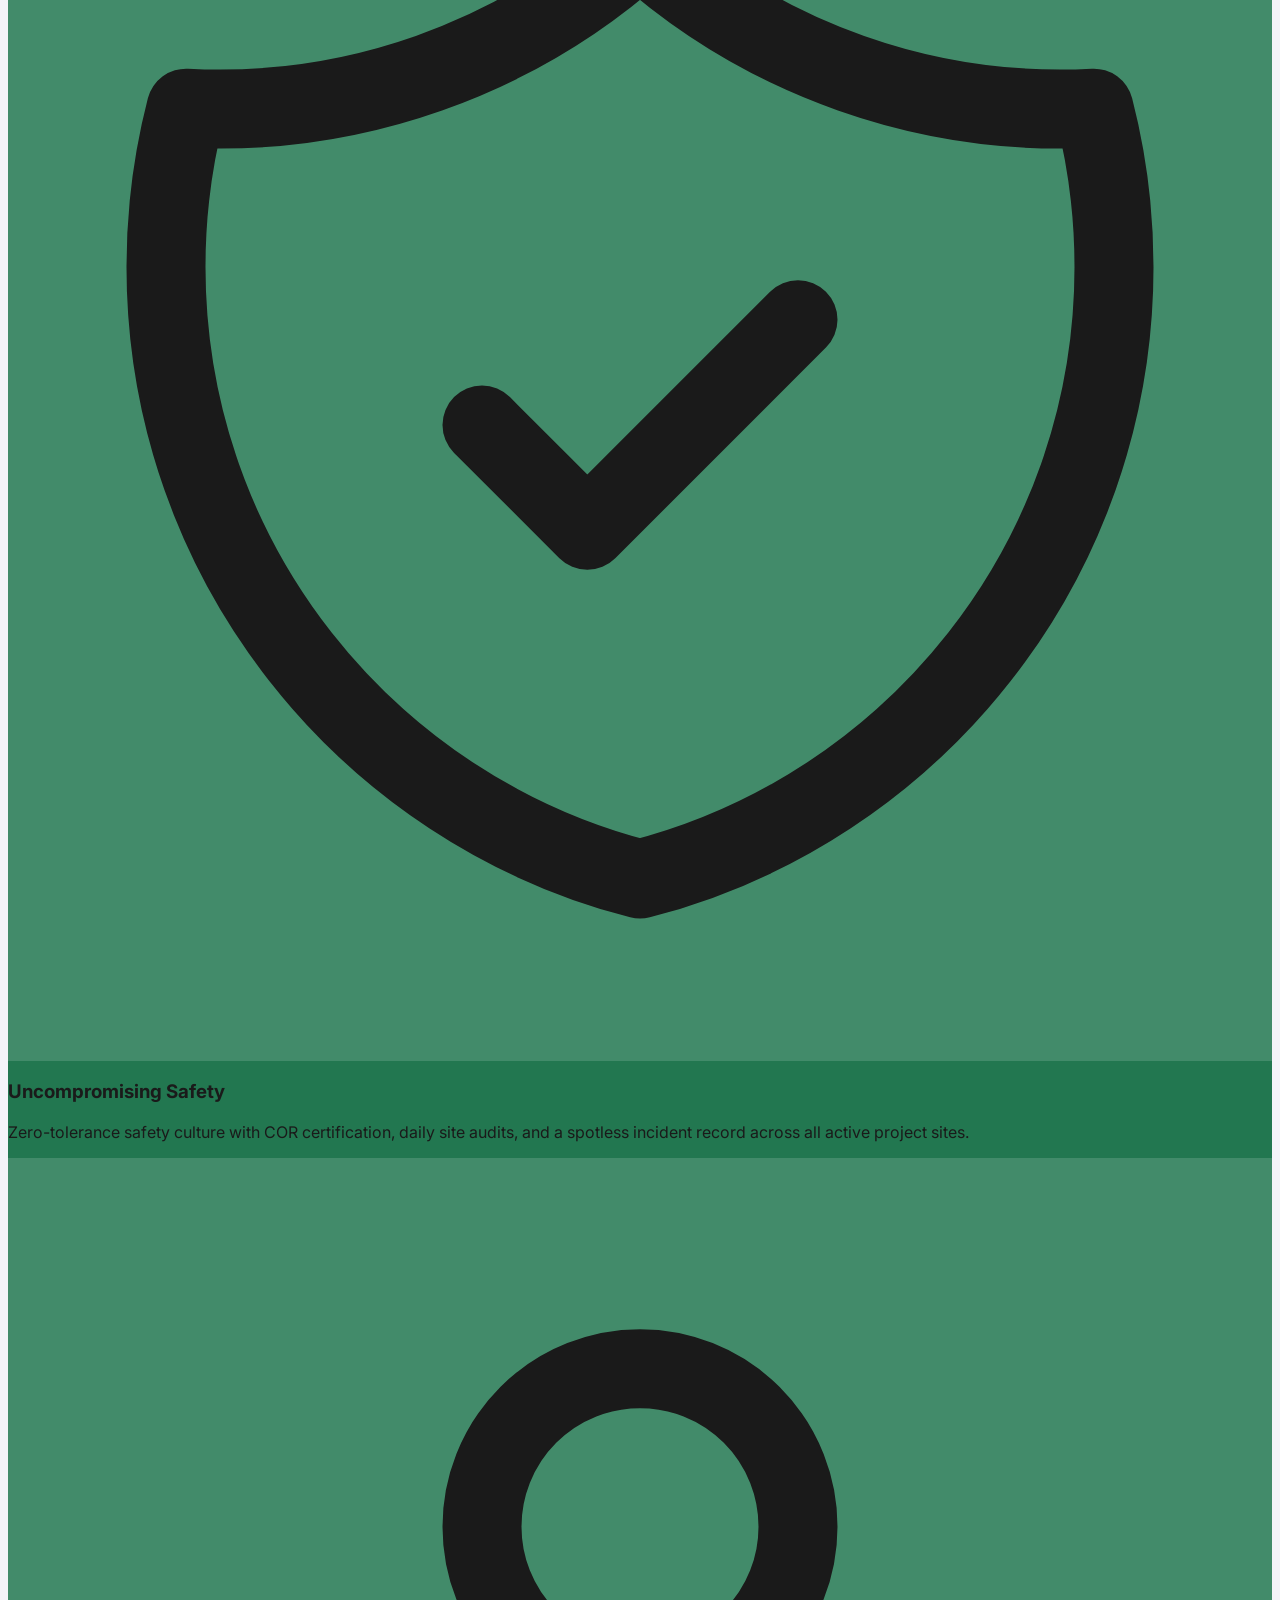
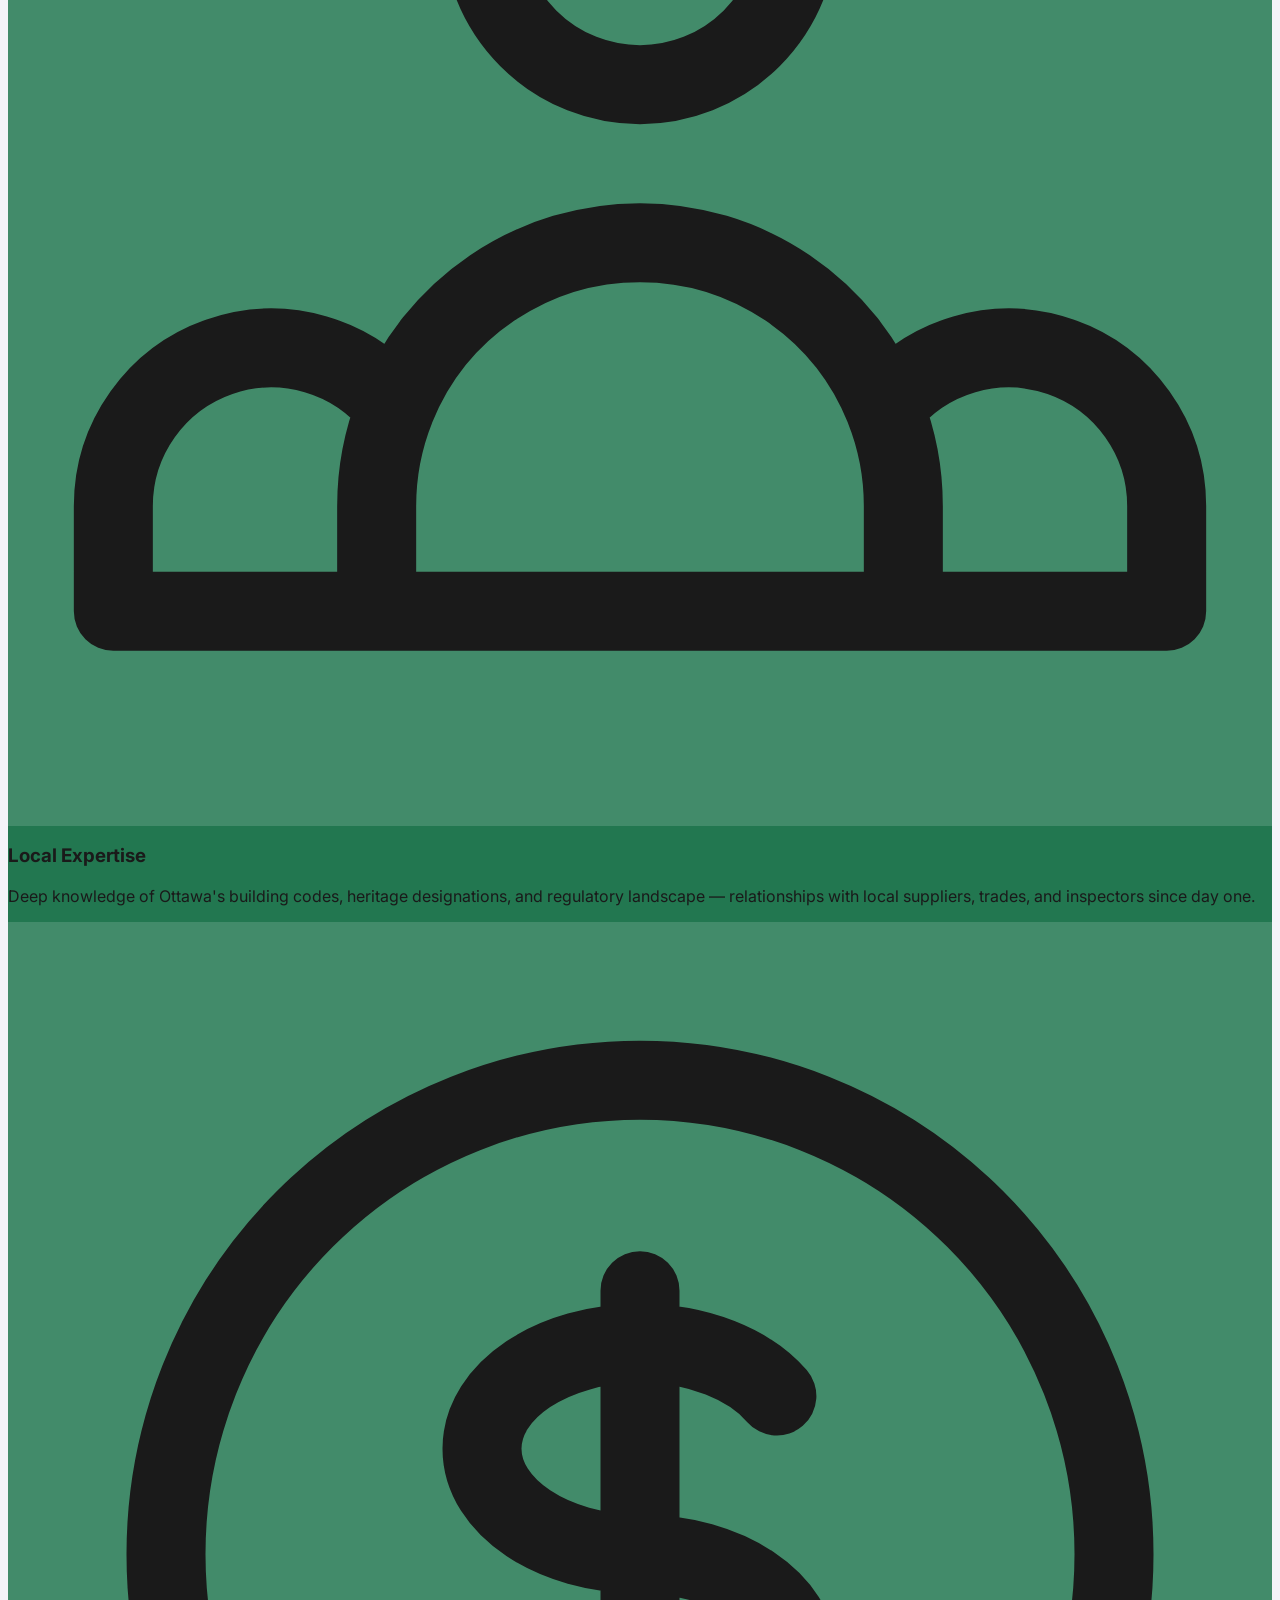
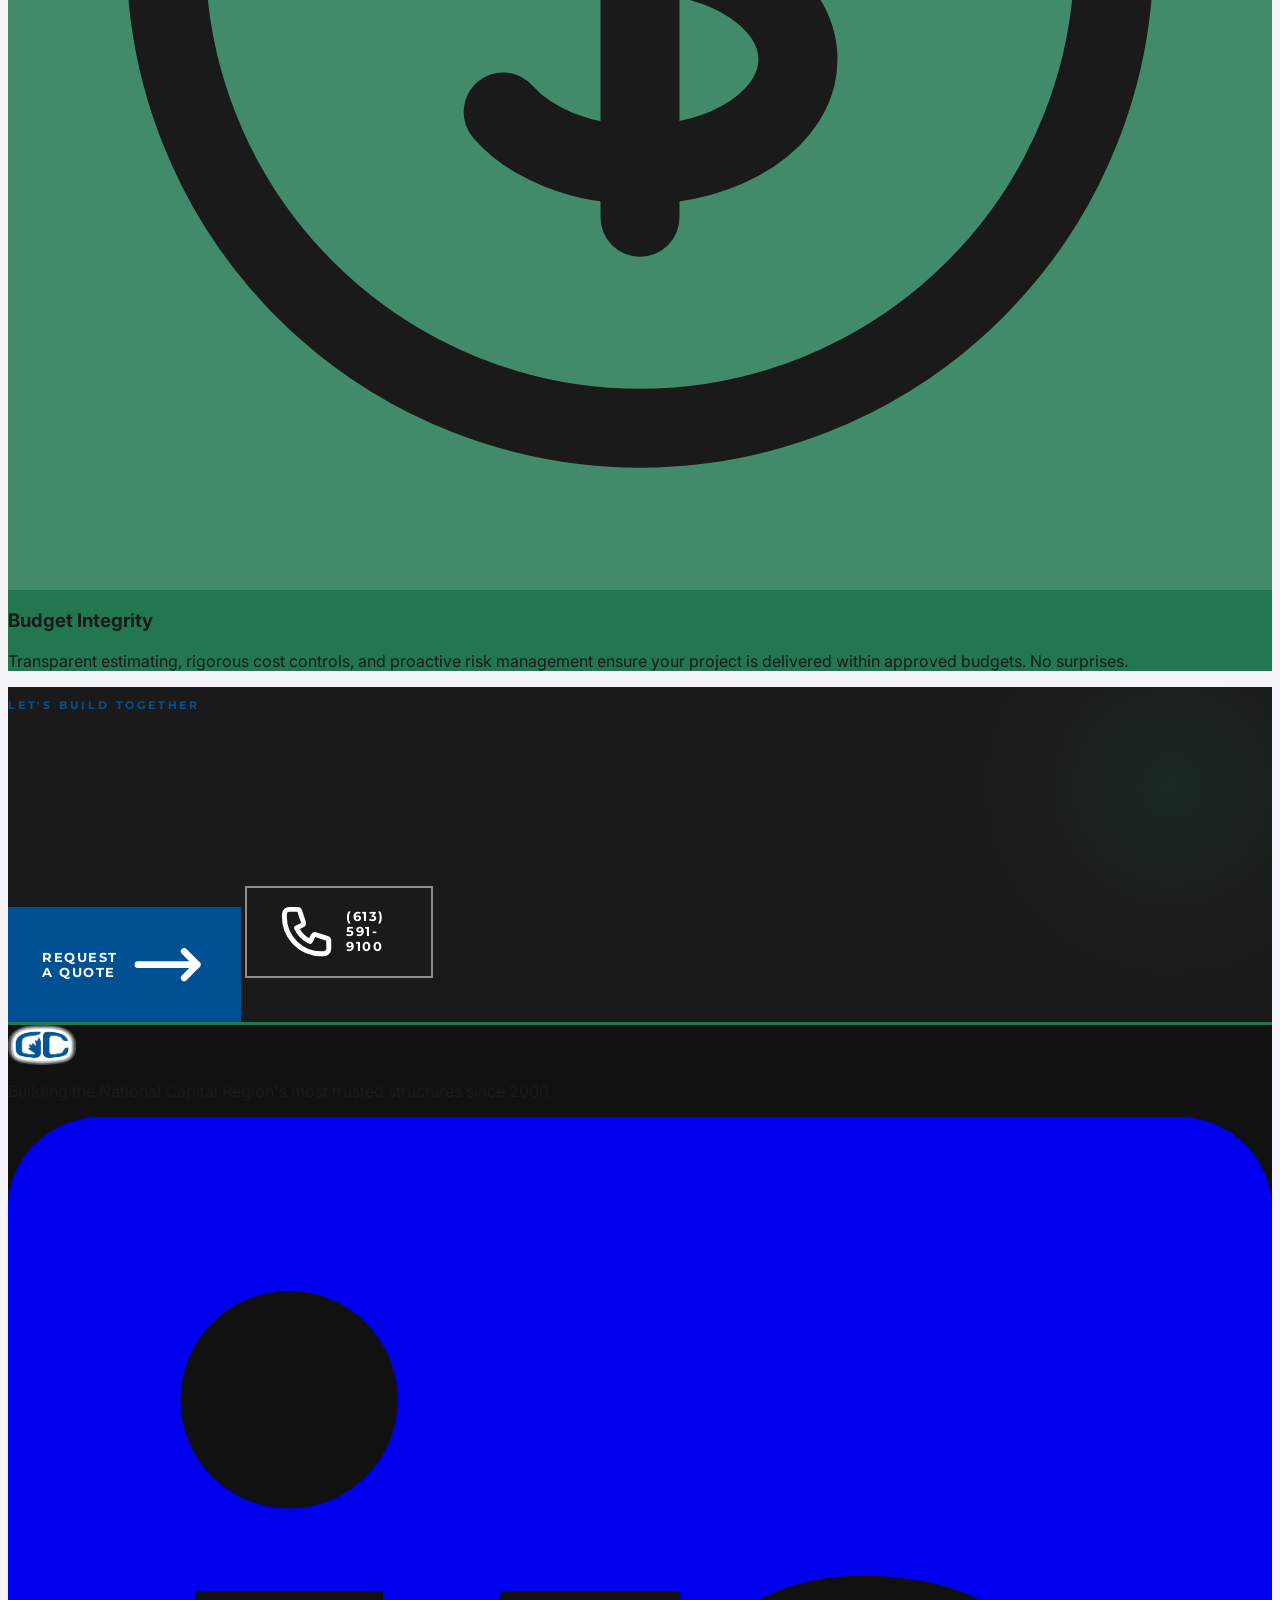
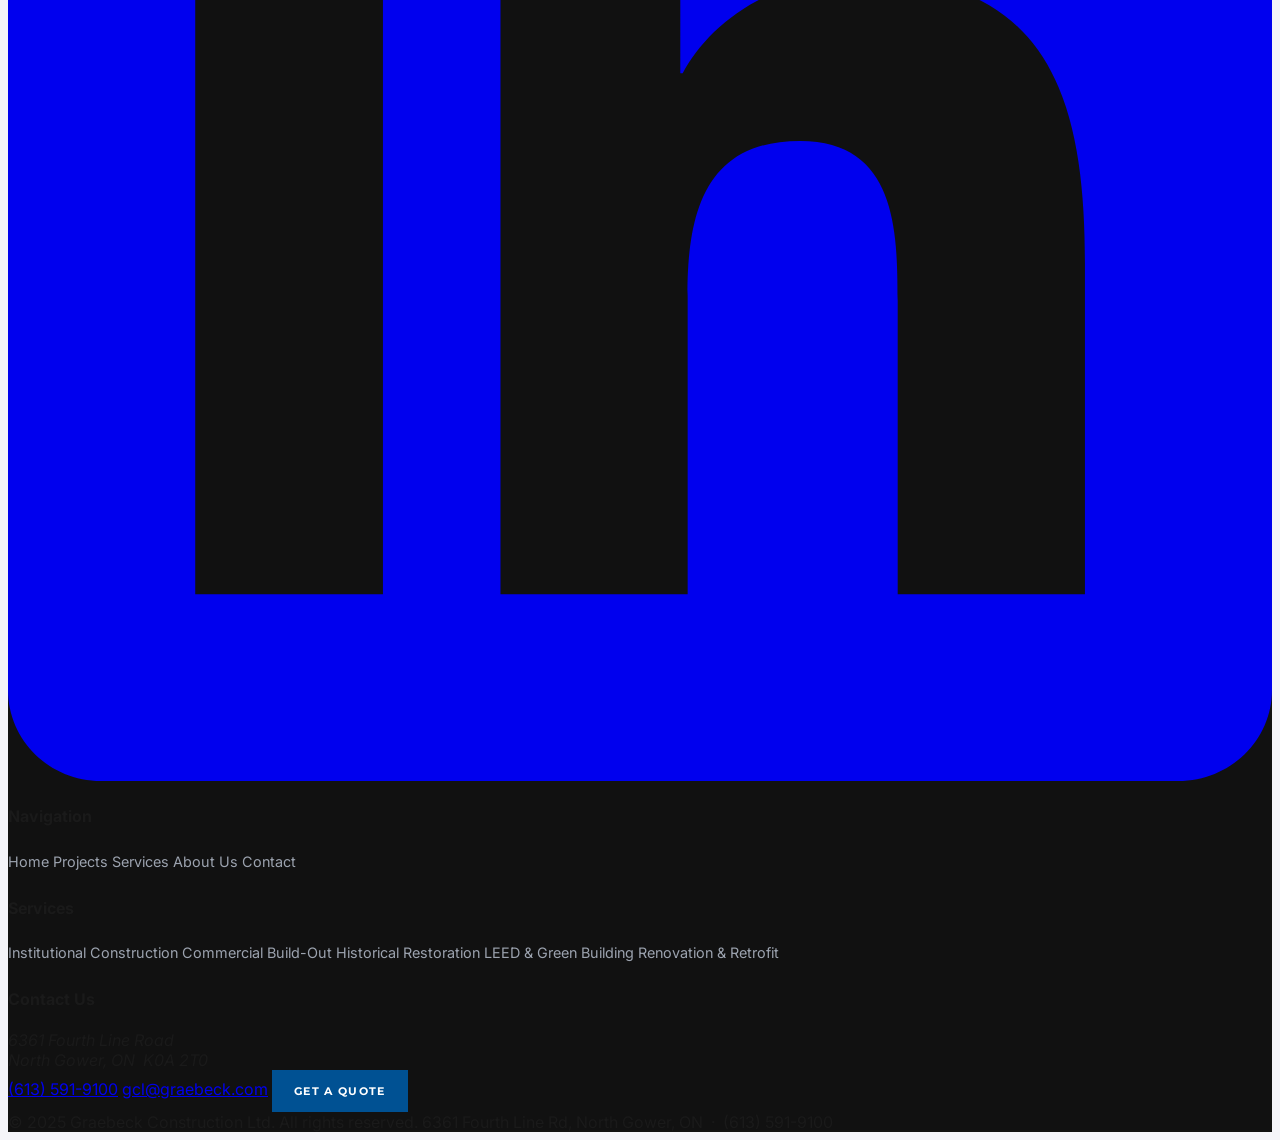
==== commit 169dc71e: "Update: hero heading new copy with line animation, about image panel desktop crop fix" ====
--- a/index.html
+++ b/index.html
@@ -69,7 +69,7 @@
     }
   </style>
 </head>
-<body class="bg-cool text-onyx">
+<body class="bg-cool text-onyx page-home">
 
   <!-- ═══════════════════════════════════════════
        NAVIGATION
@@ -124,10 +124,10 @@
           Ottawa's Trusted Builder Since 2000
         </div>
 
-        <h1 class="heading-display text-white" style="font-size:clamp(2.8rem,6vw,5.5rem);" data-reveal>
-          Building Ottawa's<br />
-          <span style="color:#005193;">Legacy</span>, One<br />
-          Structure at a Time.
+        <h1 class="heading-display text-white" style="font-size:clamp(2.8rem,6vw,5.5rem);">
+          <span class="hero-line hero-line-1">Ottawa's Construction Experts.</span>
+          <span class="hero-line hero-line-2">Designed for Today.</span>
+          <span class="hero-line hero-line-3">Built for Tomorrow.</span>
         </h1>
 
         <p class="text-gray-300 text-lg mt-8 mb-10 leading-relaxed font-inter max-w-xl" data-reveal data-delay="150">
--- a/css/custom.css
+++ b/css/custom.css
@@ -27,13 +27,13 @@
 
 /* ── Navbar ── */
 #navbar {
-  background: #a3a5b5 !important;
+  background: #ffffff !important;
   box-shadow: 0 2px 24px rgba(0, 0, 0, 0.25);
   transition: box-shadow 0.4s ease;
   position: relative;
 }
 #navbar.nav-scrolled {
-  background: #a3a5b5 !important;
+  background: #ffffff !important;
   box-shadow: 0 2px 24px rgba(0, 0, 0, 0.3);
 }
 /* Logo sits directly on gold gradient — no dark backing */
@@ -46,7 +46,10 @@
 .nav-logo img {
   -webkit-filter: drop-shadow(0px 1px 3px rgba(0,0,0,0.25));
   filter: drop-shadow(0px 1px 3px rgba(0,0,0,0.25));
-  /* Slide-up fade-in on page load */
+  /* Animation removed from global scope — applied only on homepage via body.page-home */
+}
+/* Logo entrance animation: homepage only */
+body.page-home .nav-logo img {
   -webkit-animation: logoEntrance 0.8s ease-out both;
           animation: logoEntrance 0.8s ease-out both;
 }
@@ -55,37 +58,37 @@
 @-webkit-keyframes logoEntrance {
   from {
     opacity: 0;
-    -webkit-transform: translateY(40px);
-            transform: translateY(40px);
+    -webkit-transform: translateX(-60px);
+            transform: translateX(-60px);
   }
   to {
     opacity: 1;
-    -webkit-transform: translateY(0);
-            transform: translateY(0);
+    -webkit-transform: translateX(0);
+            transform: translateX(0);
   }
 }
 @keyframes logoEntrance {
   from {
     opacity: 0;
-    -webkit-transform: translateY(40px);
-            transform: translateY(40px);
+    -webkit-transform: translateX(-60px);
+            transform: translateX(-60px);
   }
   to {
     opacity: 1;
-    -webkit-transform: translateY(0);
-            transform: translateY(0);
+    -webkit-transform: translateX(0);
+            transform: translateX(0);
   }
 }
-/* Navbar CTA: dark button contrasts against #a3a5b5 background */
+/* Navbar CTA */
 #navbar .btn-primary {
-  background: #1A1A1A;
+  background: #005193;
   color: #ffffff;
-  border-color: #1A1A1A;
+  border-color: #005193;
 }
 #navbar .btn-primary:hover {
-  background: #2a2a2a;
+  background: #0066b8;
   color: #ffffff;
-  border-color: #2a2a2a;
+  border-color: #0066b8;
   transform: translateY(-2px);
 }
 .nav-link {
@@ -94,7 +97,7 @@
   font-size: 0.8rem;
   letter-spacing: 0.12em;
   text-transform: uppercase;
-  color: #ffffff;
+  color: #005193;
   text-decoration: none;
   position: relative;
   padding-bottom: 4px;
@@ -107,13 +110,13 @@
   left: 0;
   width: 0;
   height: 2px;
-  background: #ffffff;
+  background: #005193;
   transition: width 0.3s ease;
 }
 .nav-link:hover::after,
 .nav-link.active::after { width: 100%; }
-.nav-link:hover { color: #ffffff; }
-.nav-link.active { color: #ffffff; }
+.nav-link:hover { color: #005193; }
+.nav-link.active { color: #005193; }
 
 /* ── Hero ── */
 .hero-section {
@@ -134,13 +137,30 @@
     rgba(34,119,80,0.25) 100%
   );
 }
+/* ── Hero heading line-by-line animation (homepage only) ── */
+.hero-line {
+  display: block;
+  opacity: 0;
+  transform: translateY(24px);
+  animation: heroLineIn 0.7s ease-out forwards;
+}
+.hero-line-1 { animation-delay: 0.1s; }
+.hero-line-2 { animation-delay: 0.4s; }
+.hero-line-3 { animation-delay: 0.7s; }
+@keyframes heroLineIn {
+  to {
+    opacity: 1;
+    transform: translateY(0);
+  }
+}
+
 .hero-badge {
   display: inline-flex;
   align-items: center;
   gap: 8px;
   background: rgba(0,81,147,0.15);
   border: 1px solid rgba(0,81,147,0.4);
-  color: var(--gold);
+  color: #ffffff;
   font-family: 'Montserrat', sans-serif;
   font-size: 0.7rem;
   font-weight: 700;
@@ -152,7 +172,7 @@
 }
 .hero-badge .dot {
   width: 6px; height: 6px;
-  background: var(--gold);
+  background: #ffffff;
   border-radius: 50%;
   animation: pulse-dot 2s infinite;
 }
@@ -189,7 +209,7 @@
   align-items: center;
   gap: 10px;
   background: var(--gold);
-  color: var(--onyx);
+  color: #ffffff;
   font-family: 'Montserrat', sans-serif;
   font-weight: 700;
   font-size: 0.8rem;
@@ -232,22 +252,23 @@
   display: inline-flex;
   align-items: center;
   gap: 10px;
-  background: var(--onyx);
-  color: #fff;
+  background: #005193;
+  color: #ffffff;
   font-family: 'Montserrat', sans-serif;
   font-weight: 700;
   font-size: 0.8rem;
   letter-spacing: 0.12em;
   text-transform: uppercase;
   padding: 16px 32px;
-  border: 2px solid var(--onyx);
+  border: 2px solid #005193;
   text-decoration: none;
   transition: background 0.25s, color 0.25s, border-color 0.25s, transform 0.2s;
   cursor: pointer;
 }
 .btn-dark:hover {
-  background: transparent;
-  color: var(--onyx);
+  background: #0066b8;
+  color: #ffffff;
+  border-color: #0066b8;
   transform: translateY(-2px);
 }
 
@@ -378,12 +399,17 @@
 /* ── About Teaser ── */
 .about-img-wrapper {
   position: relative;
+  width: 100%;
+  display: block;
+  padding-bottom: 28px;
+  padding-right: 28px;
+  overflow: visible;
 }
 .about-img-wrapper::before {
   content: '';
   position: absolute;
   top: 24px; left: 24px;
-  right: -24px; bottom: -24px;
+  right: 0; bottom: 0;
   border: 3px solid var(--gold);
   z-index: 0;
 }
@@ -392,7 +418,6 @@
   z-index: 1;
   width: 100%;
   height: auto;
-  max-height: none;
   object-fit: contain;
   display: block;
 }
@@ -605,7 +630,7 @@
 .hamburger span {
   display: block;
   width: 26px; height: 2px;
-  background: #ffffff;
+  background: #005193;
   transition: transform 0.3s, opacity 0.3s, width 0.3s;
 }
 .hamburger.open span:nth-child(1) { transform: translateY(7px) rotate(45deg); }
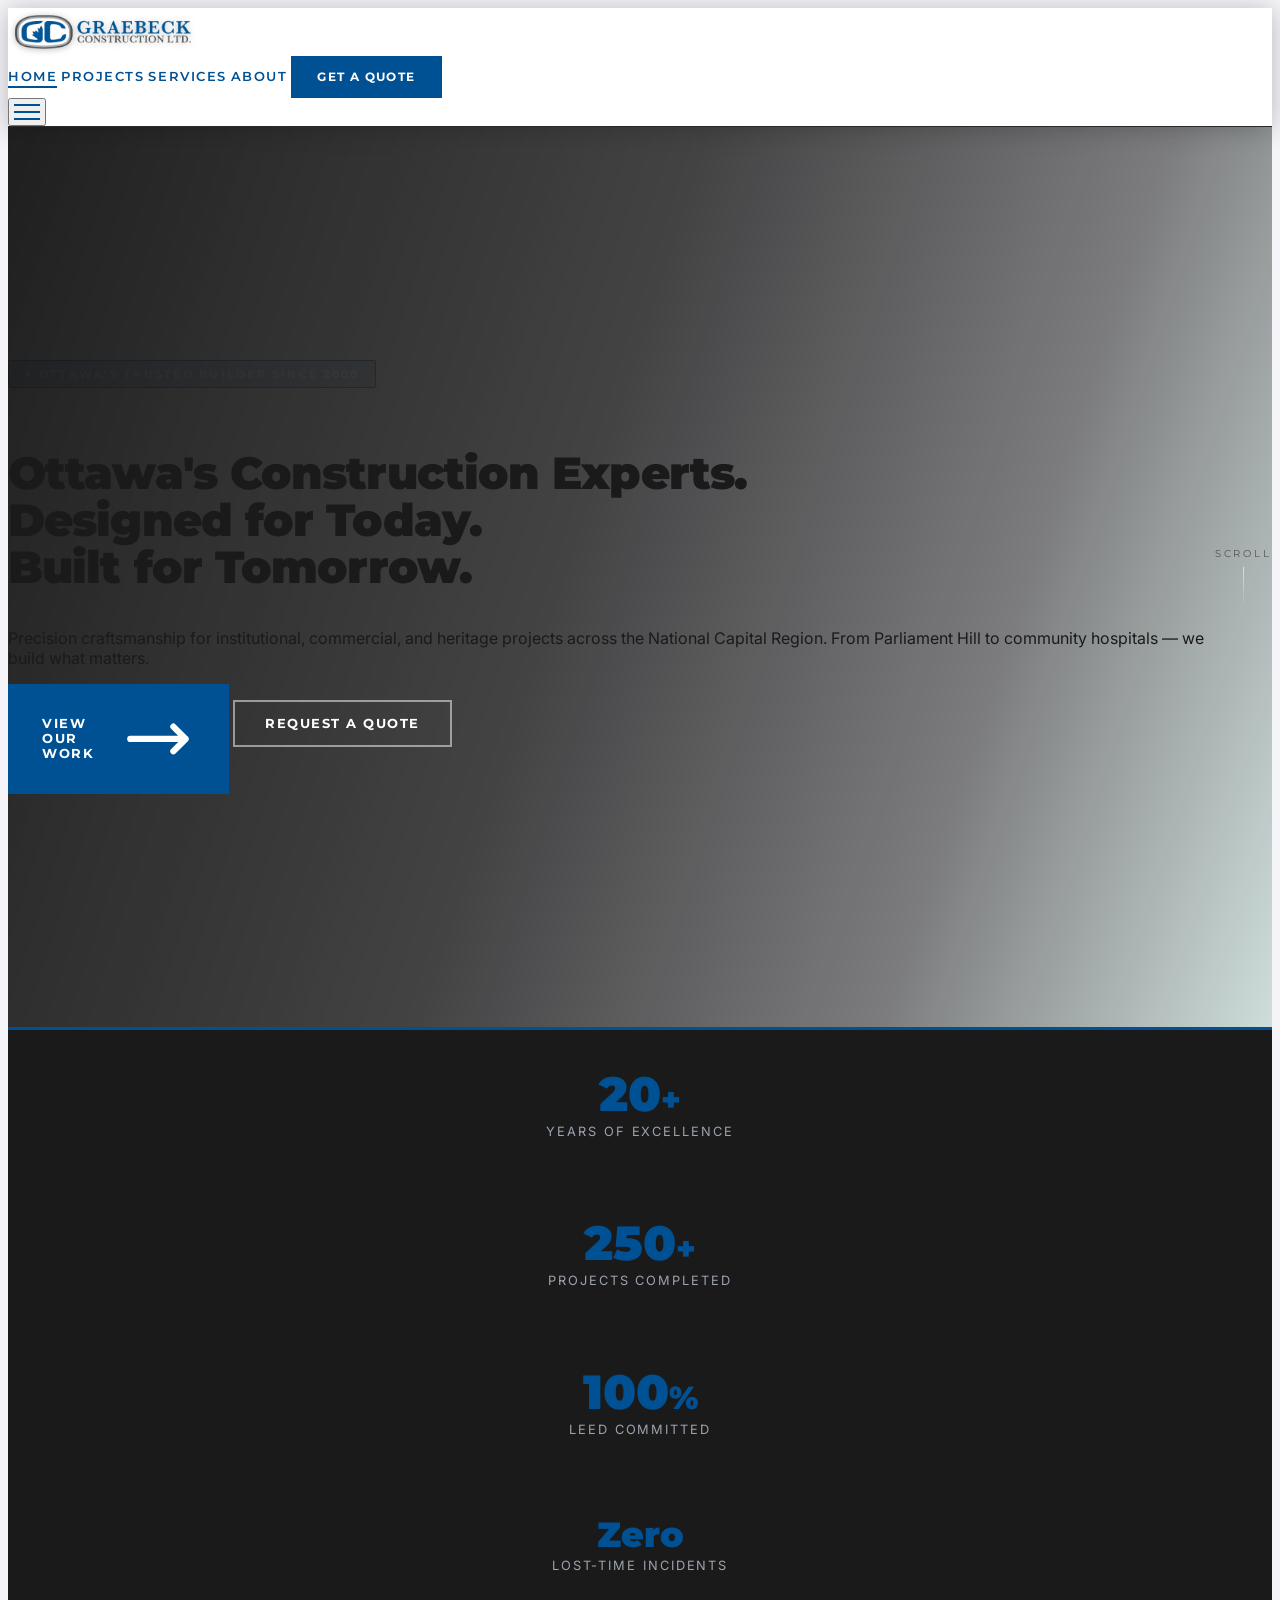
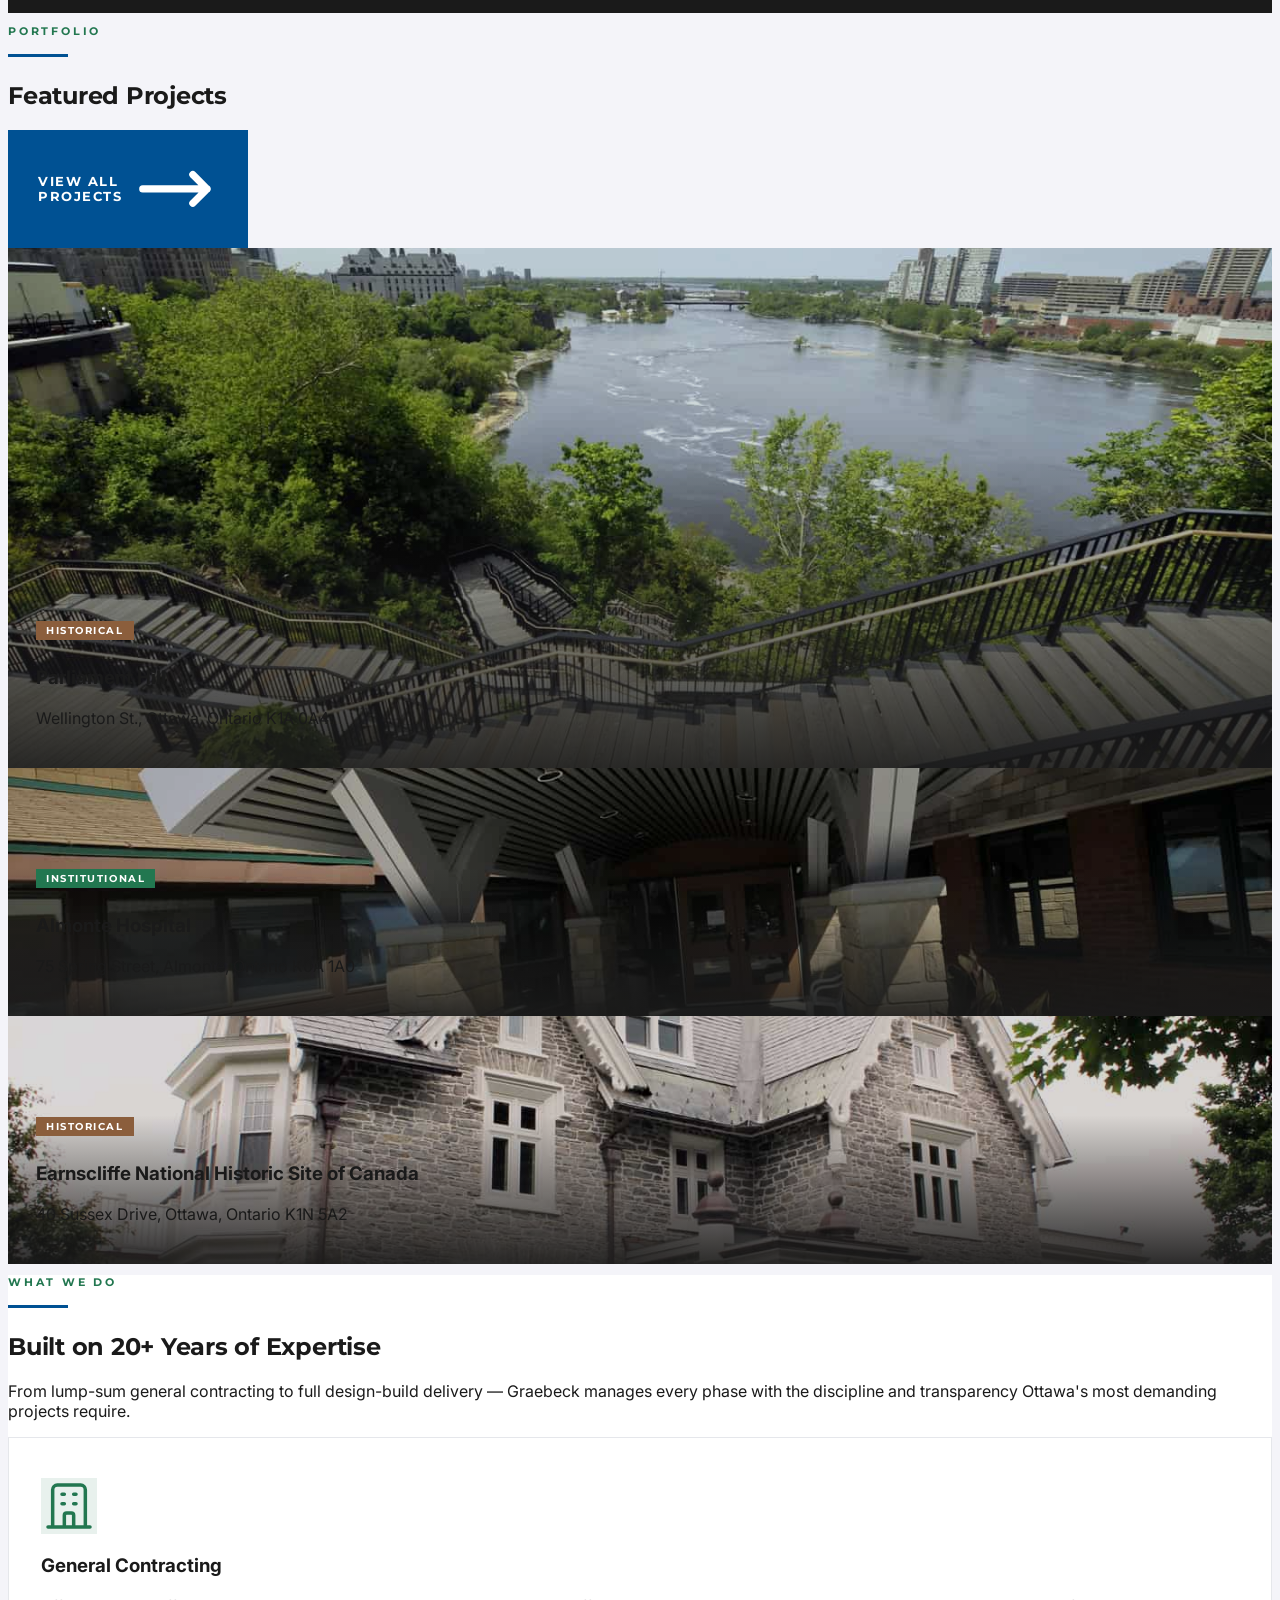
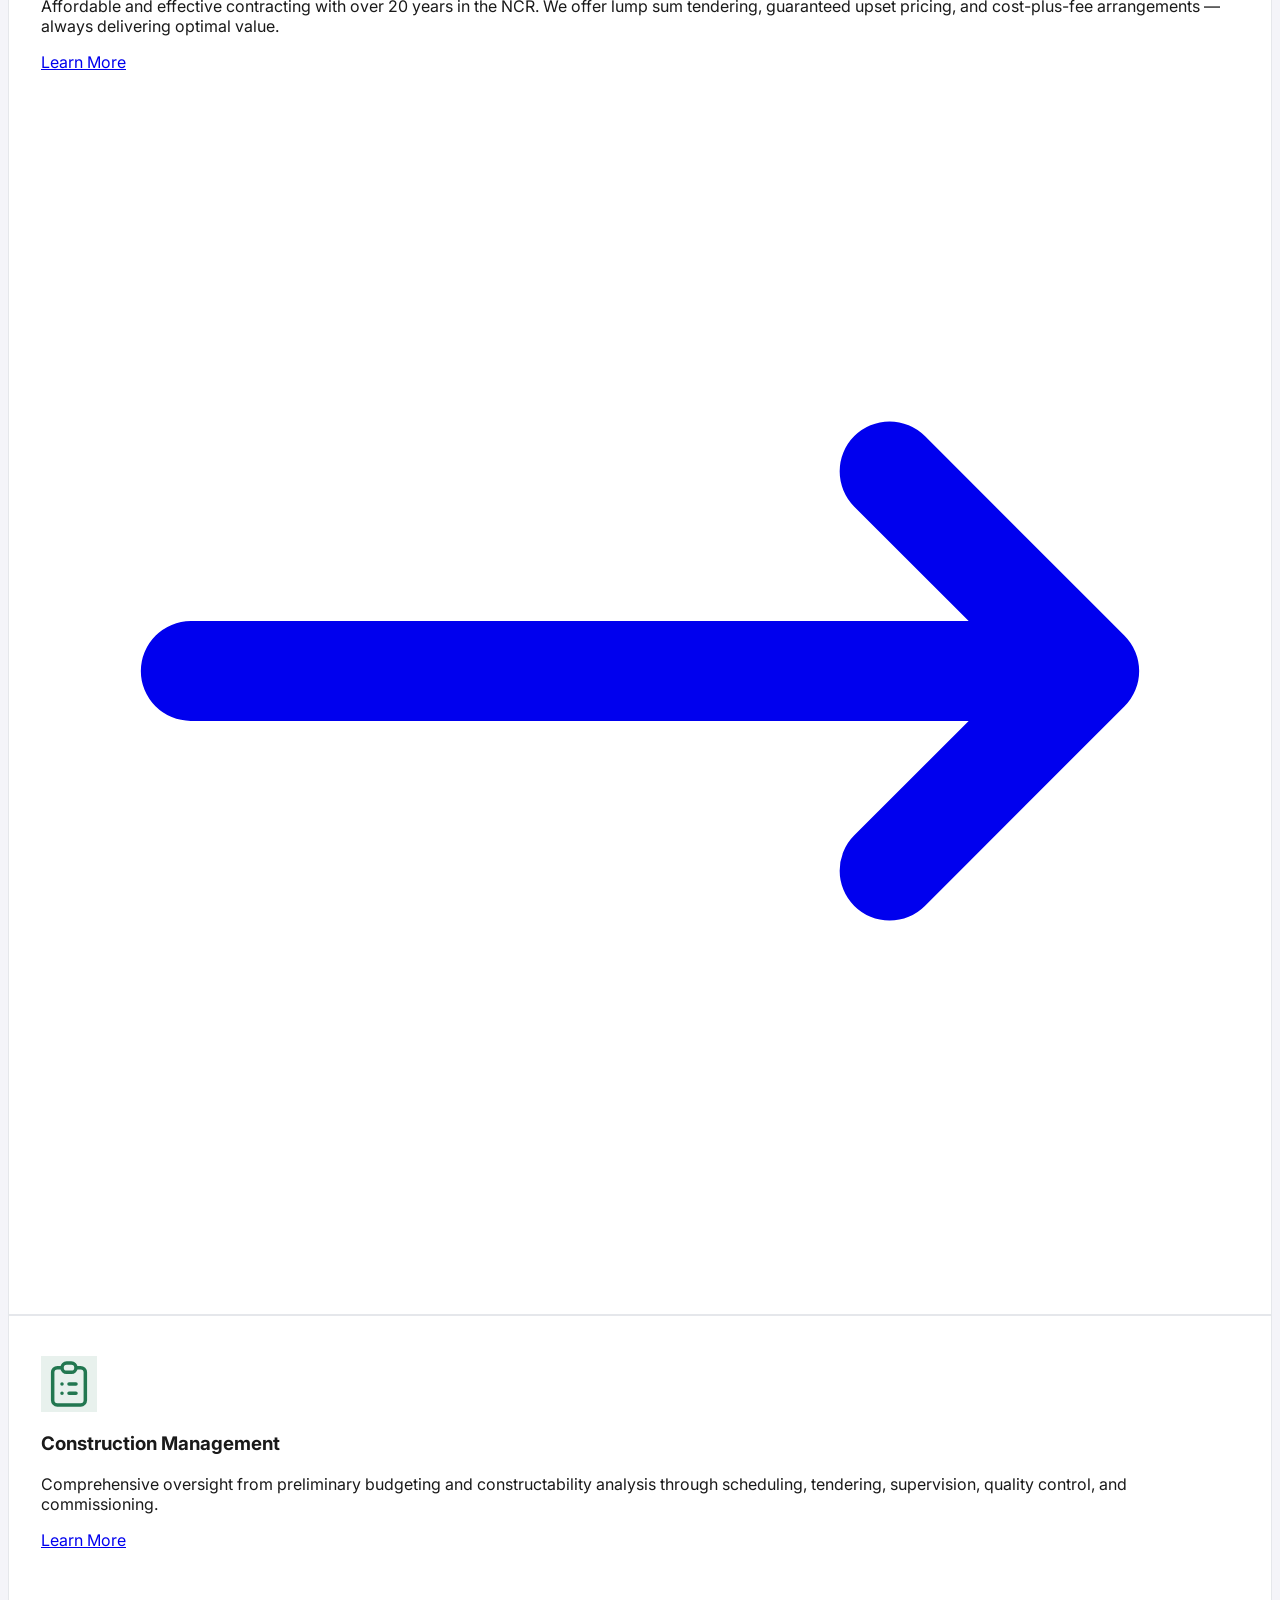
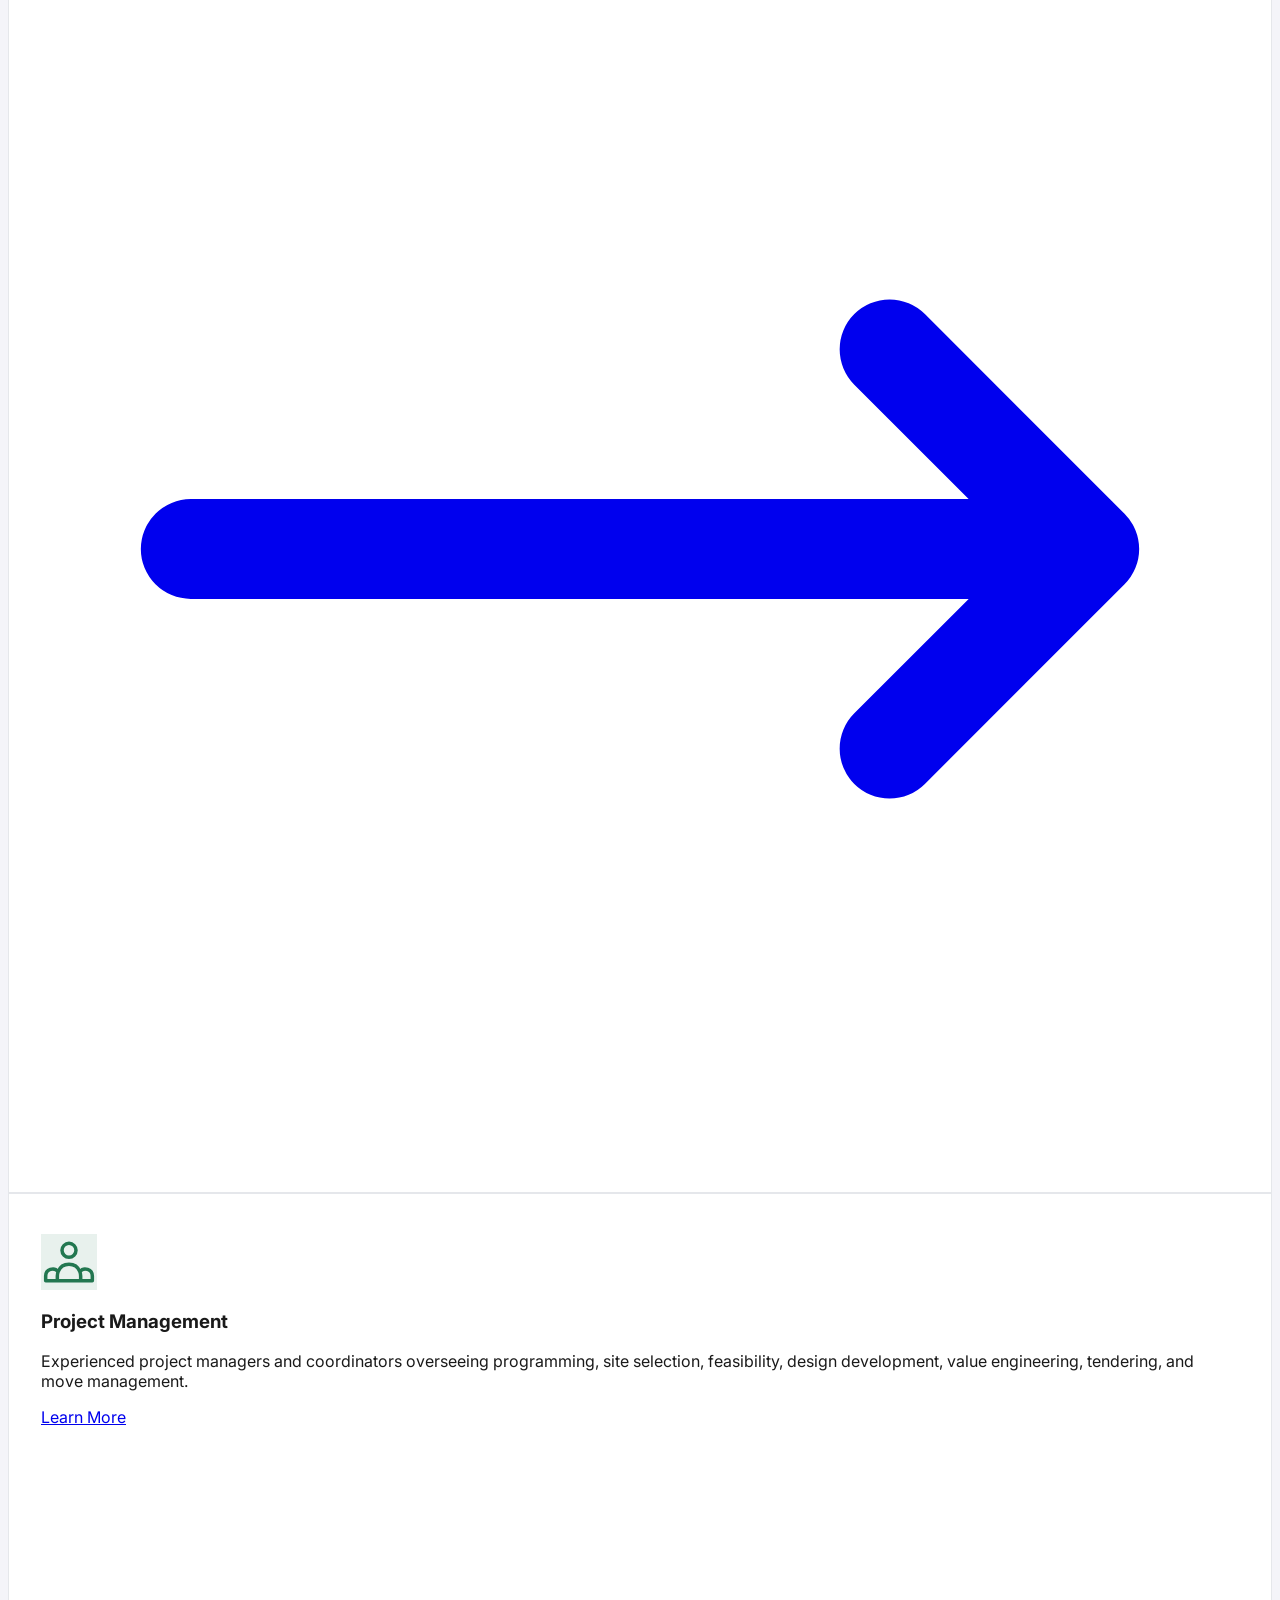
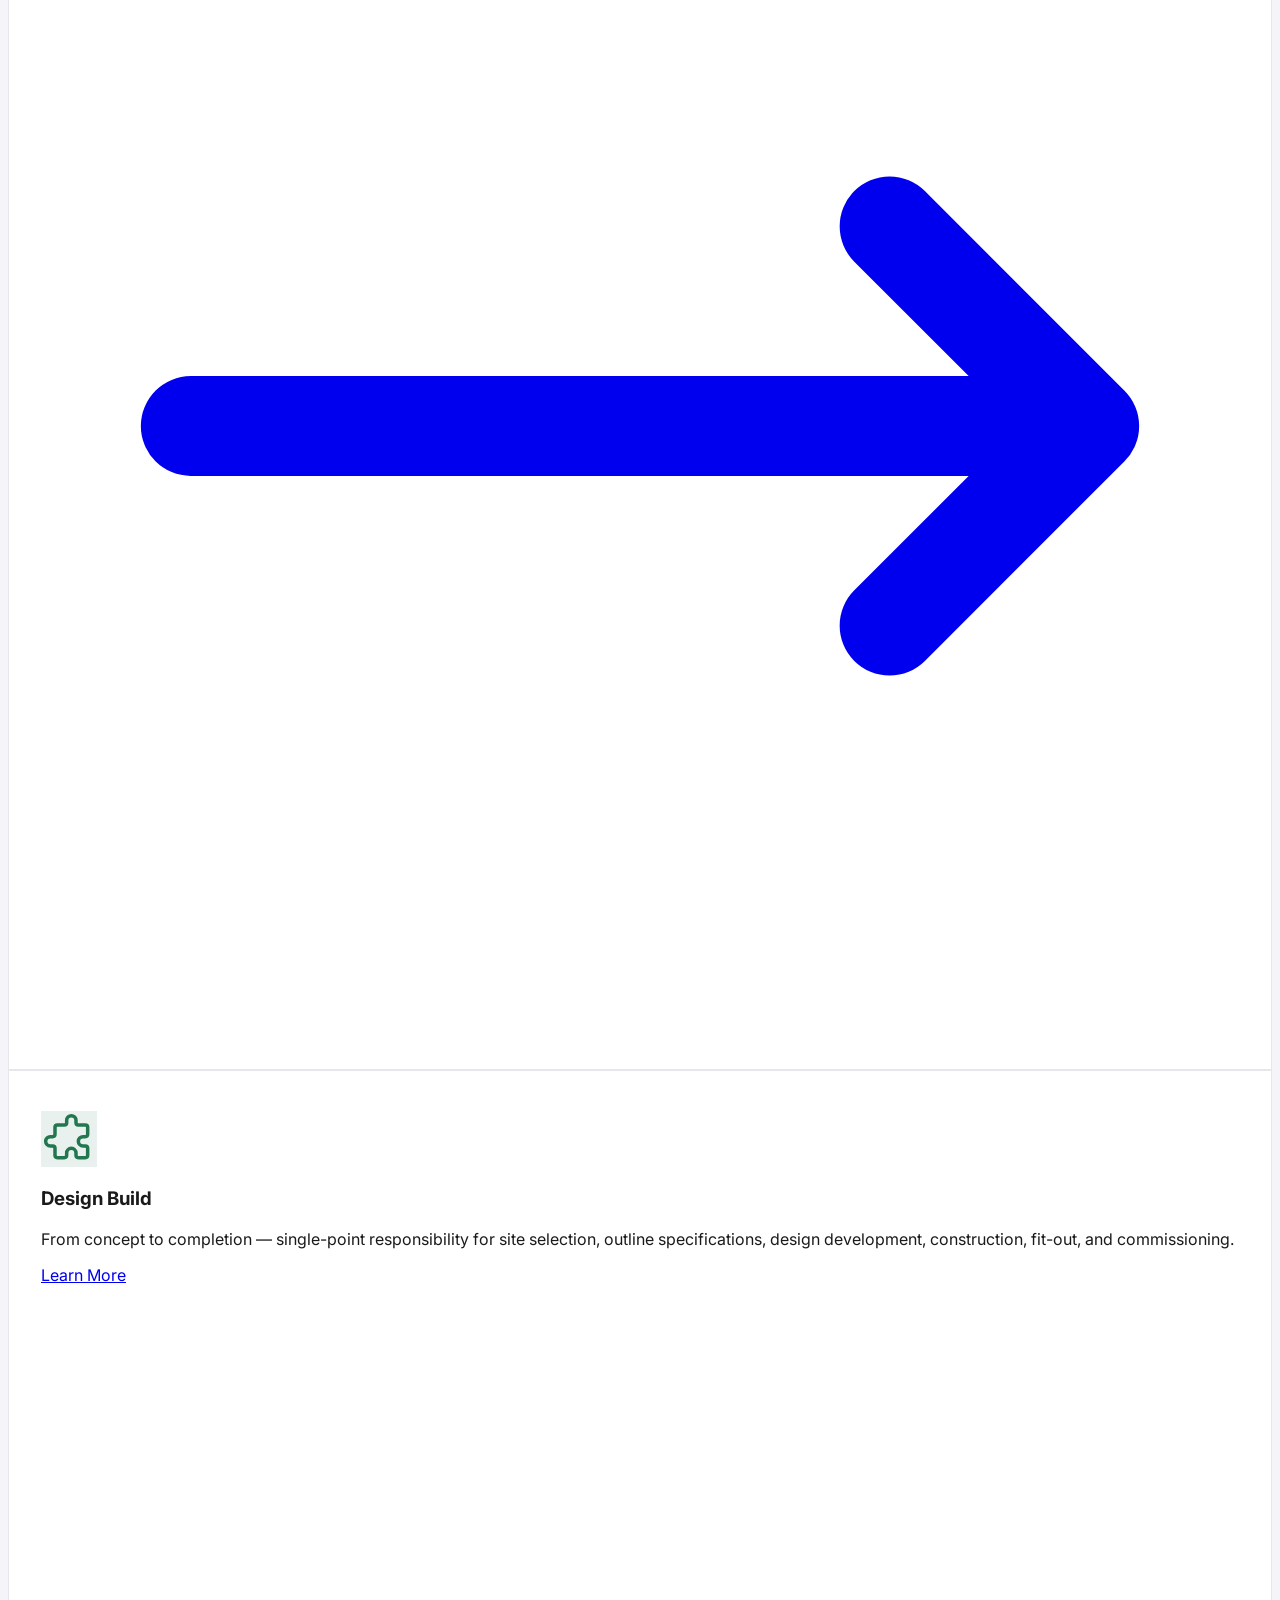
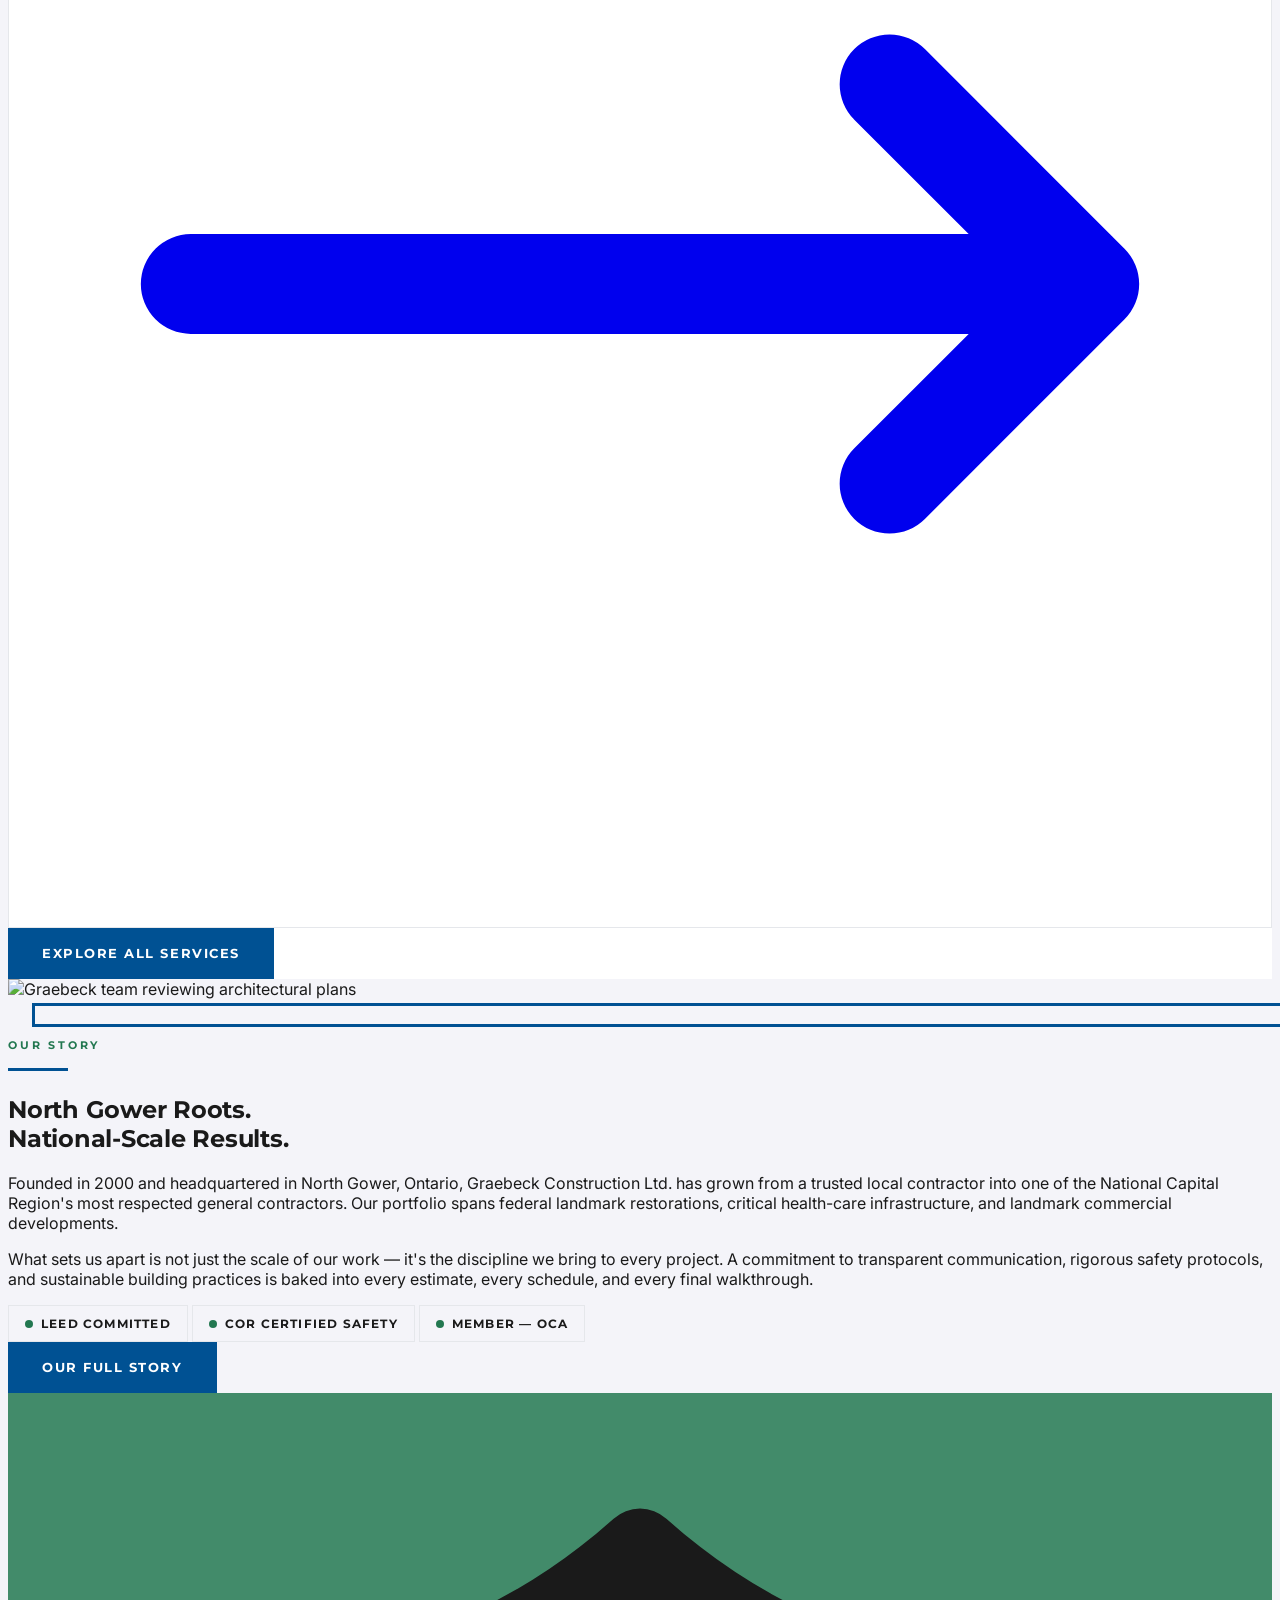
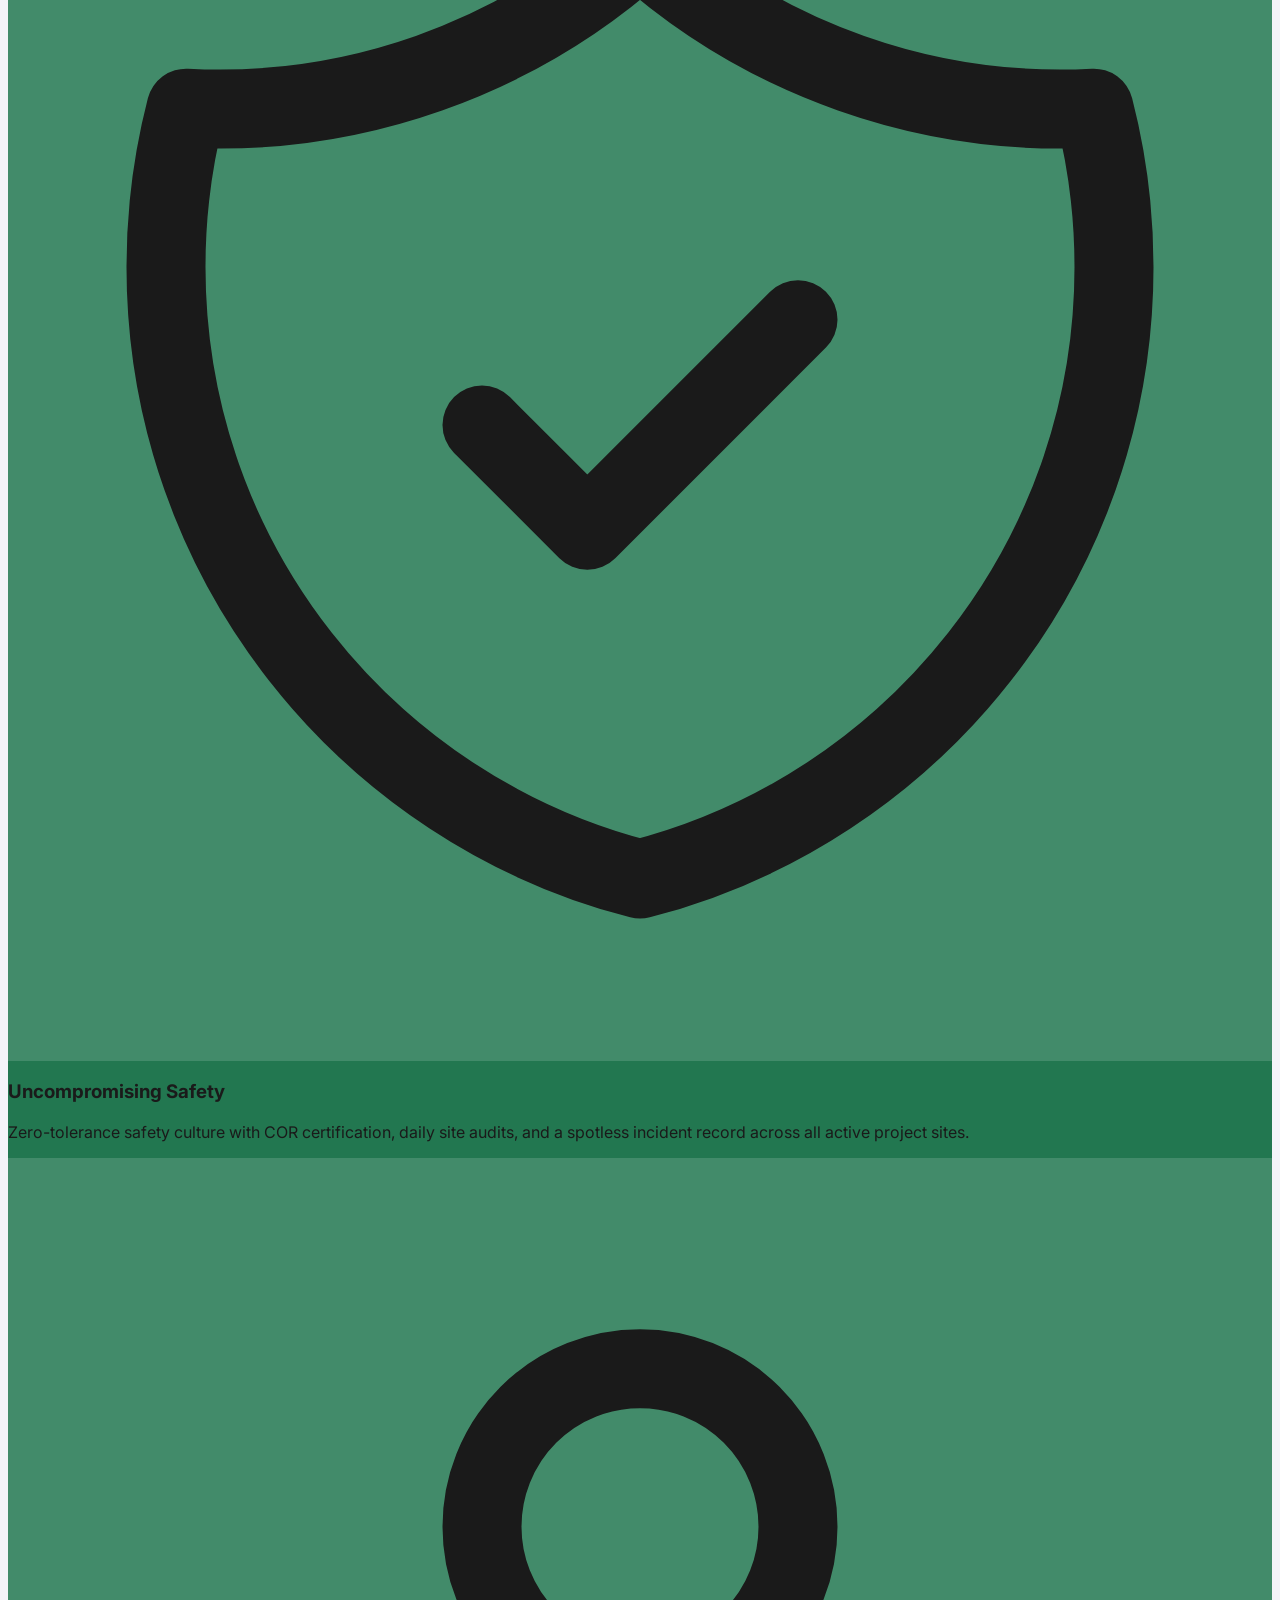
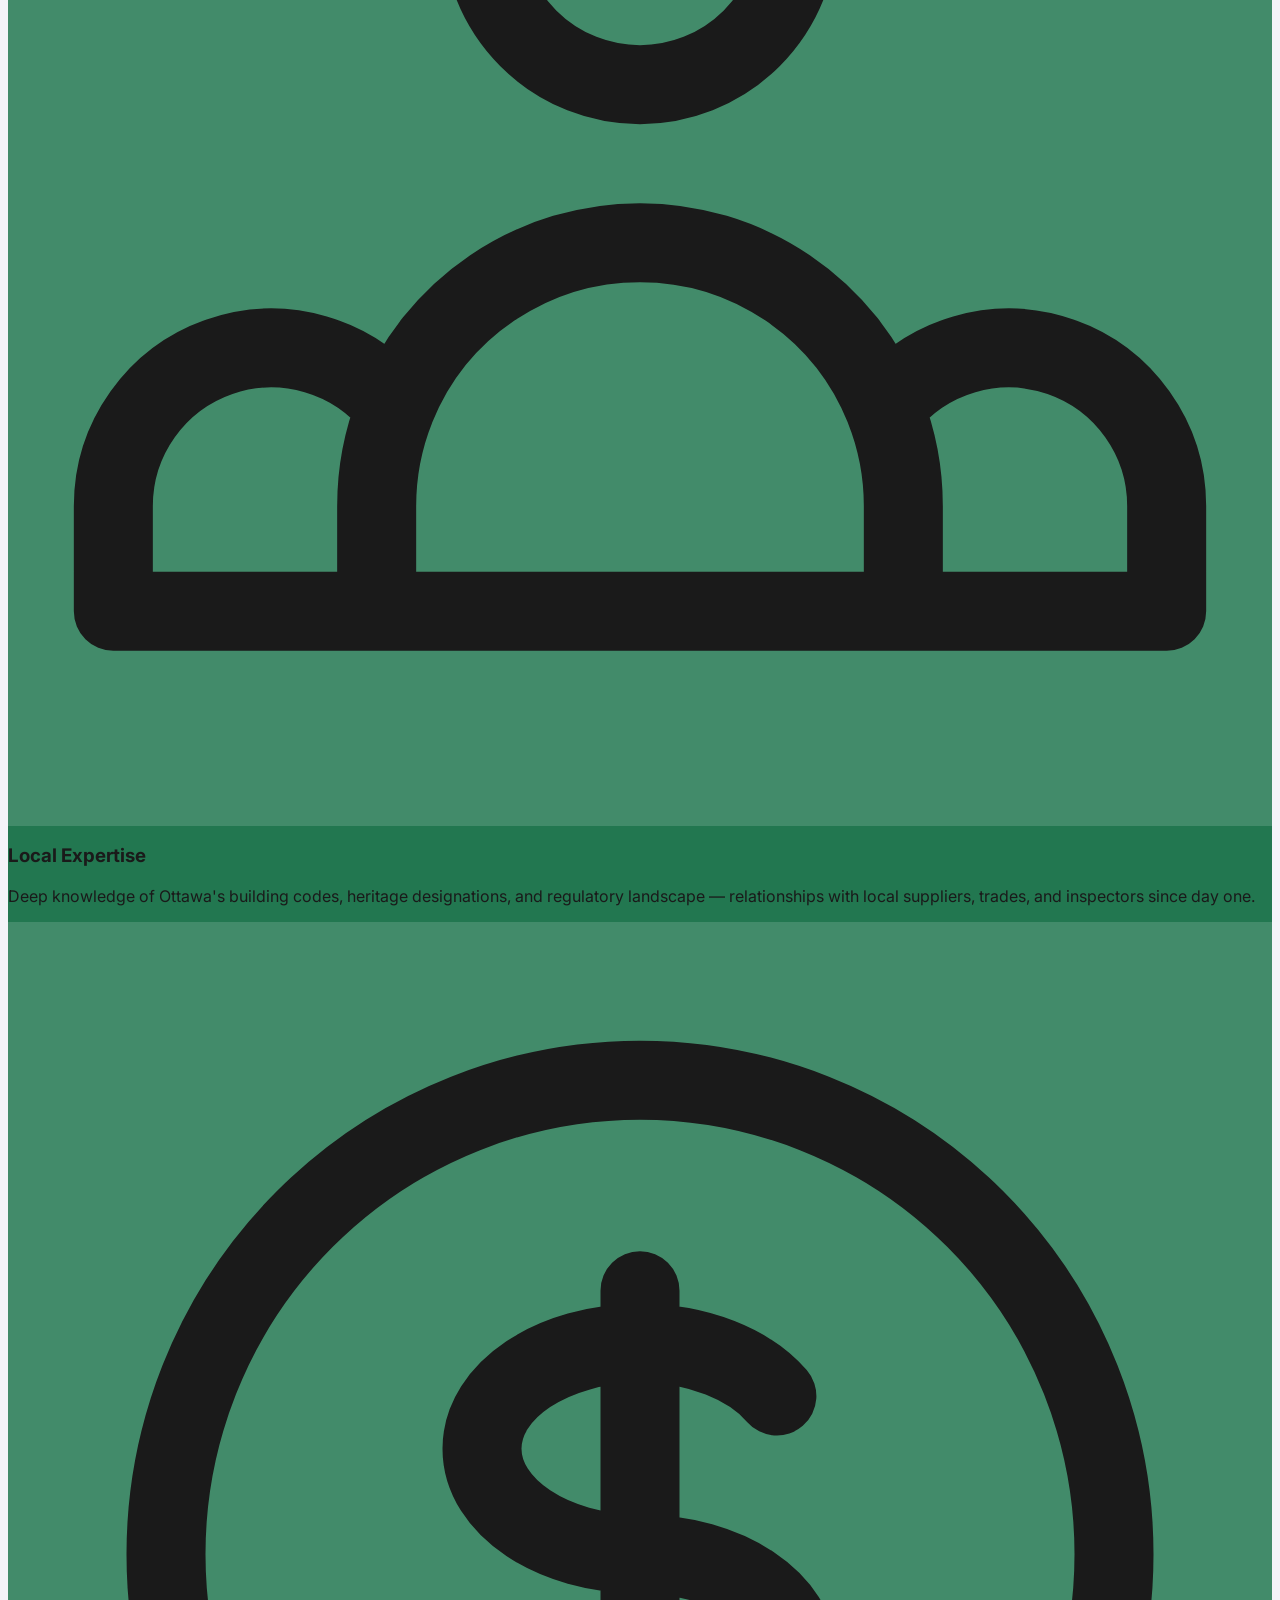
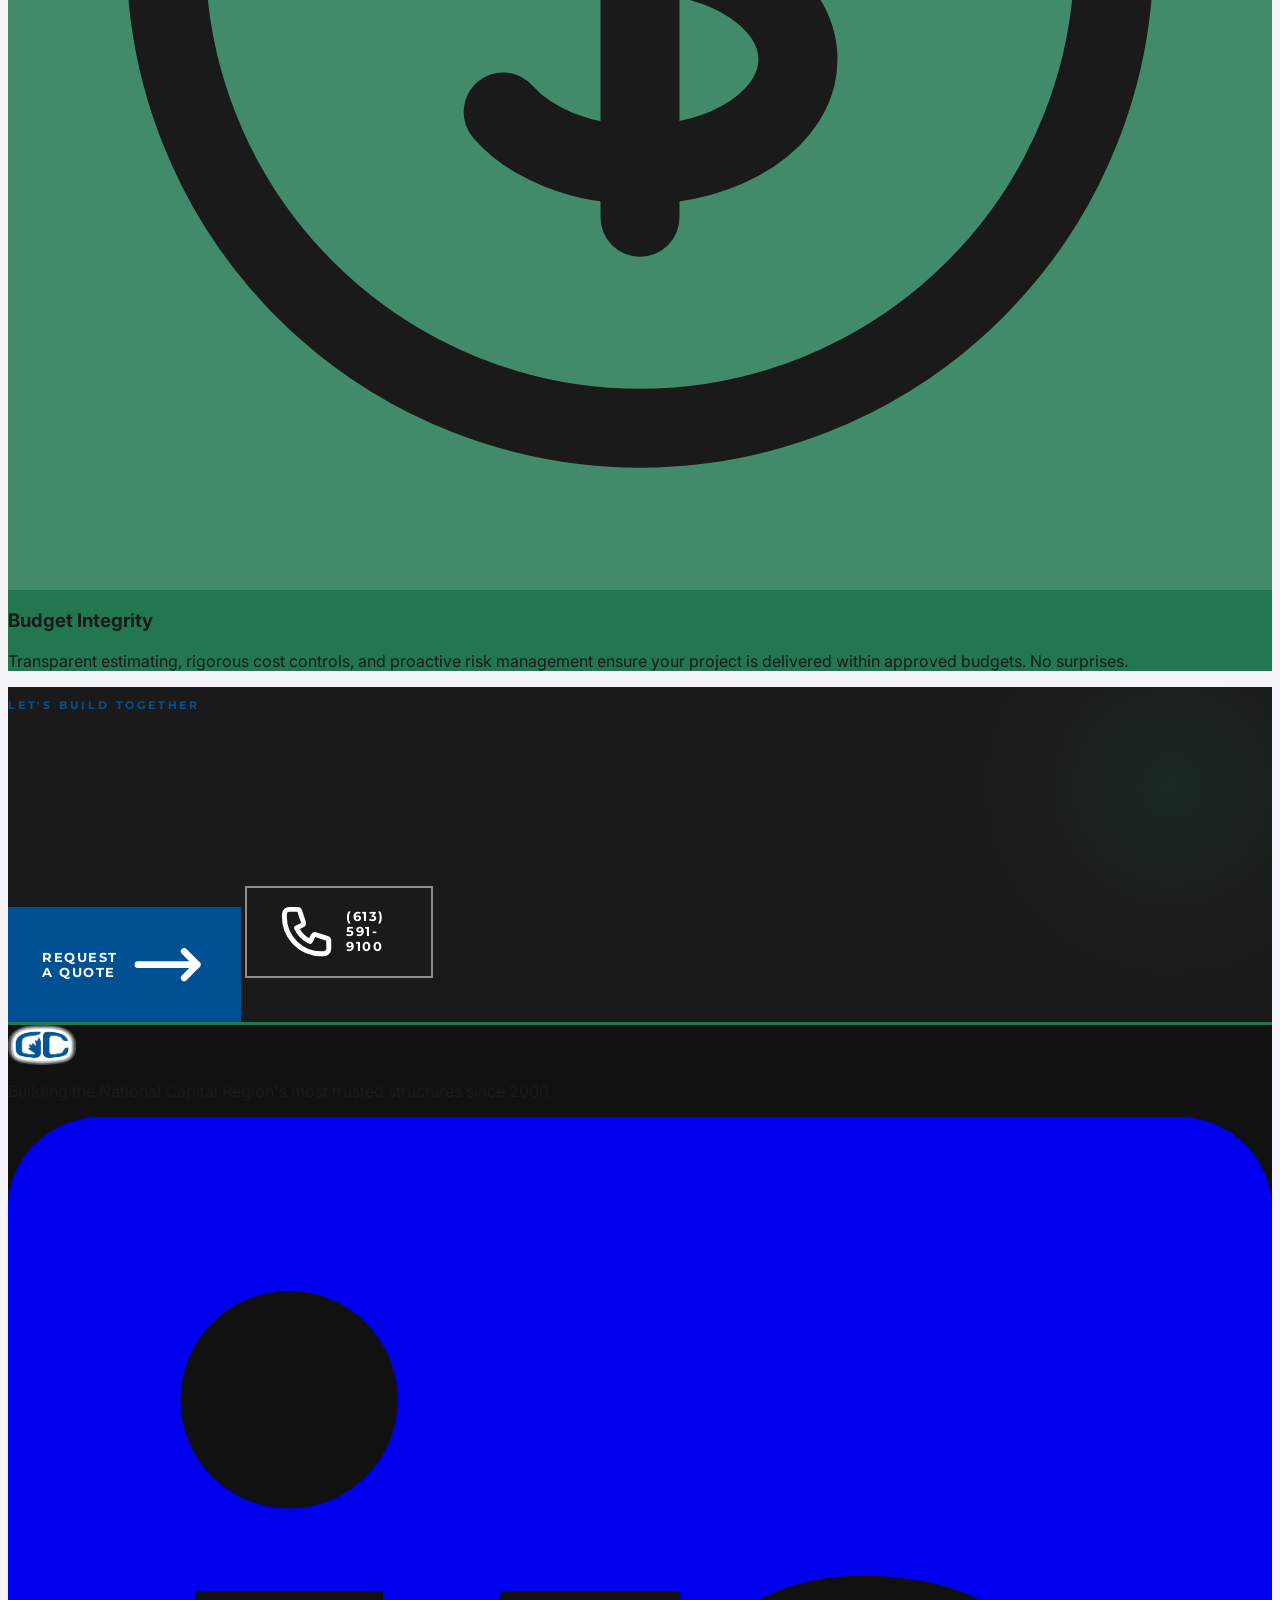
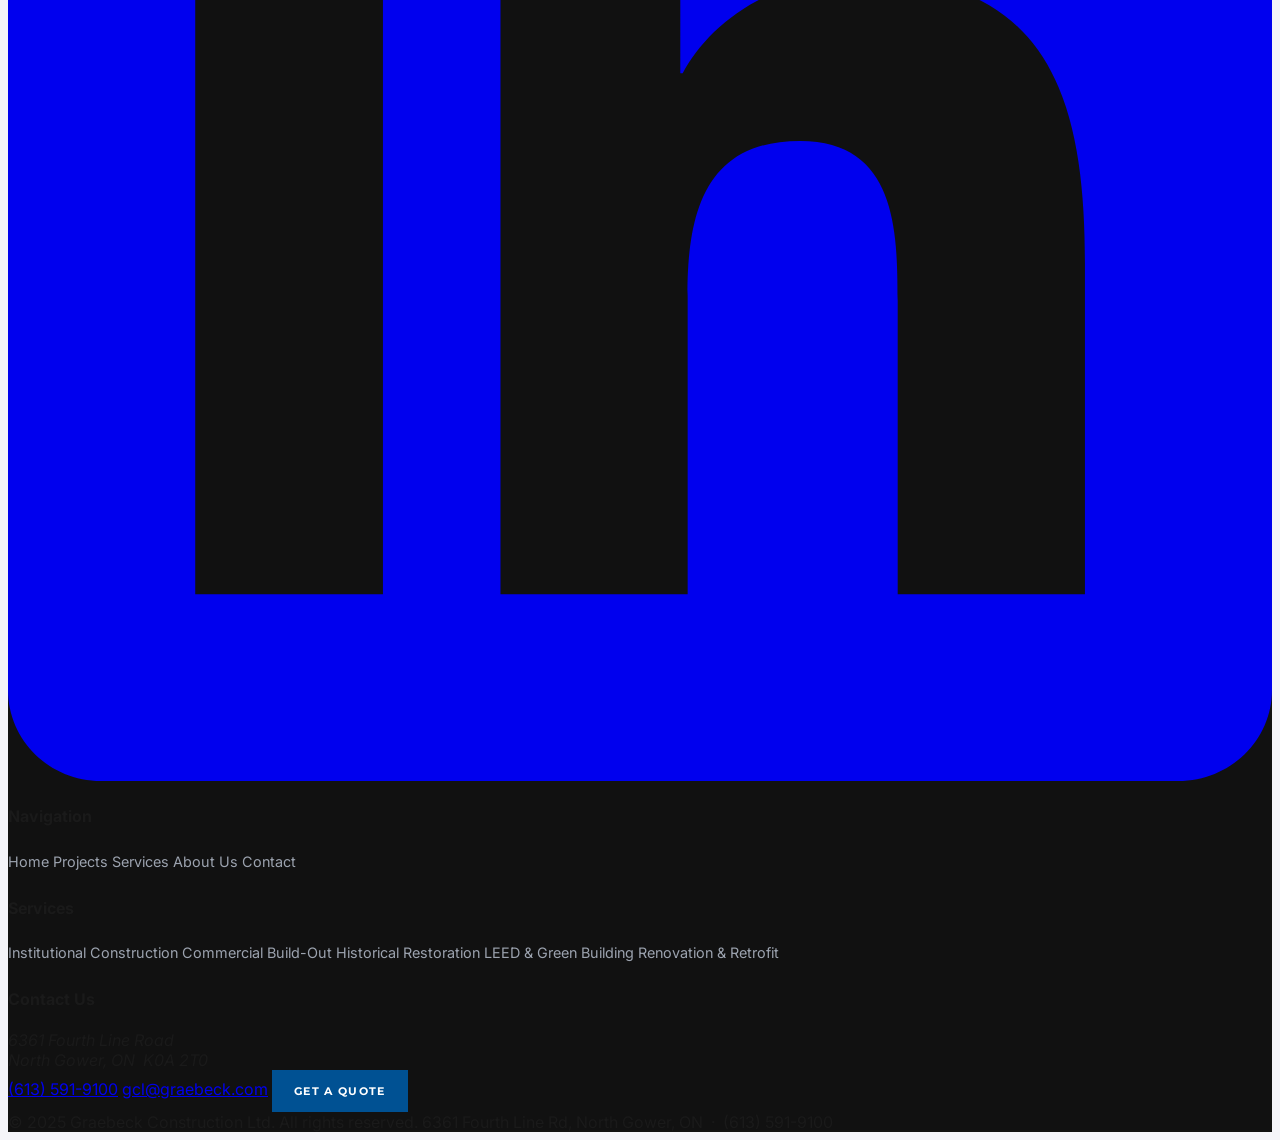
==== commit e3e684dd: "Update: hero heading smaller font, alternating left-right line animations" ====
--- a/index.html
+++ b/index.html
@@ -124,7 +124,7 @@
           Ottawa's Trusted Builder Since 2000
         </div>
 
-        <h1 class="heading-display text-white" style="font-size:clamp(2.8rem,6vw,5.5rem);">
+        <h1 class="heading-display text-white" style="font-size: clamp(1.6rem, 3.5vw, 2.8rem);">
           <span class="hero-line hero-line-1">Ottawa's Construction Experts.</span>
           <span class="hero-line hero-line-2">Designed for Today.</span>
           <span class="hero-line hero-line-3">Built for Tomorrow.</span>
--- a/css/custom.css
+++ b/css/custom.css
@@ -141,16 +141,38 @@
 .hero-line {
   display: block;
   opacity: 0;
-  transform: translateY(24px);
-  animation: heroLineIn 0.7s ease-out forwards;
-}
-.hero-line-1 { animation-delay: 0.1s; }
-.hero-line-2 { animation-delay: 0.4s; }
-.hero-line-3 { animation-delay: 0.7s; }
-@keyframes heroLineIn {
+  animation: 0.75s ease-out forwards;
+}
+.hero-line-1 {
+  animation-name: heroFromLeft;
+  animation-delay: 0.1s;
+}
+.hero-line-2 {
+  animation-name: heroFromRight;
+  animation-delay: 0.4s;
+}
+.hero-line-3 {
+  animation-name: heroFromLeft;
+  animation-delay: 0.7s;
+}
+@keyframes heroFromLeft {
+  from {
+    opacity: 0;
+    transform: translateX(-60px);
+  }
   to {
     opacity: 1;
-    transform: translateY(0);
+    transform: translateX(0);
+  }
+}
+@keyframes heroFromRight {
+  from {
+    opacity: 0;
+    transform: translateX(60px);
+  }
+  to {
+    opacity: 1;
+    transform: translateX(0);
   }
 }
 
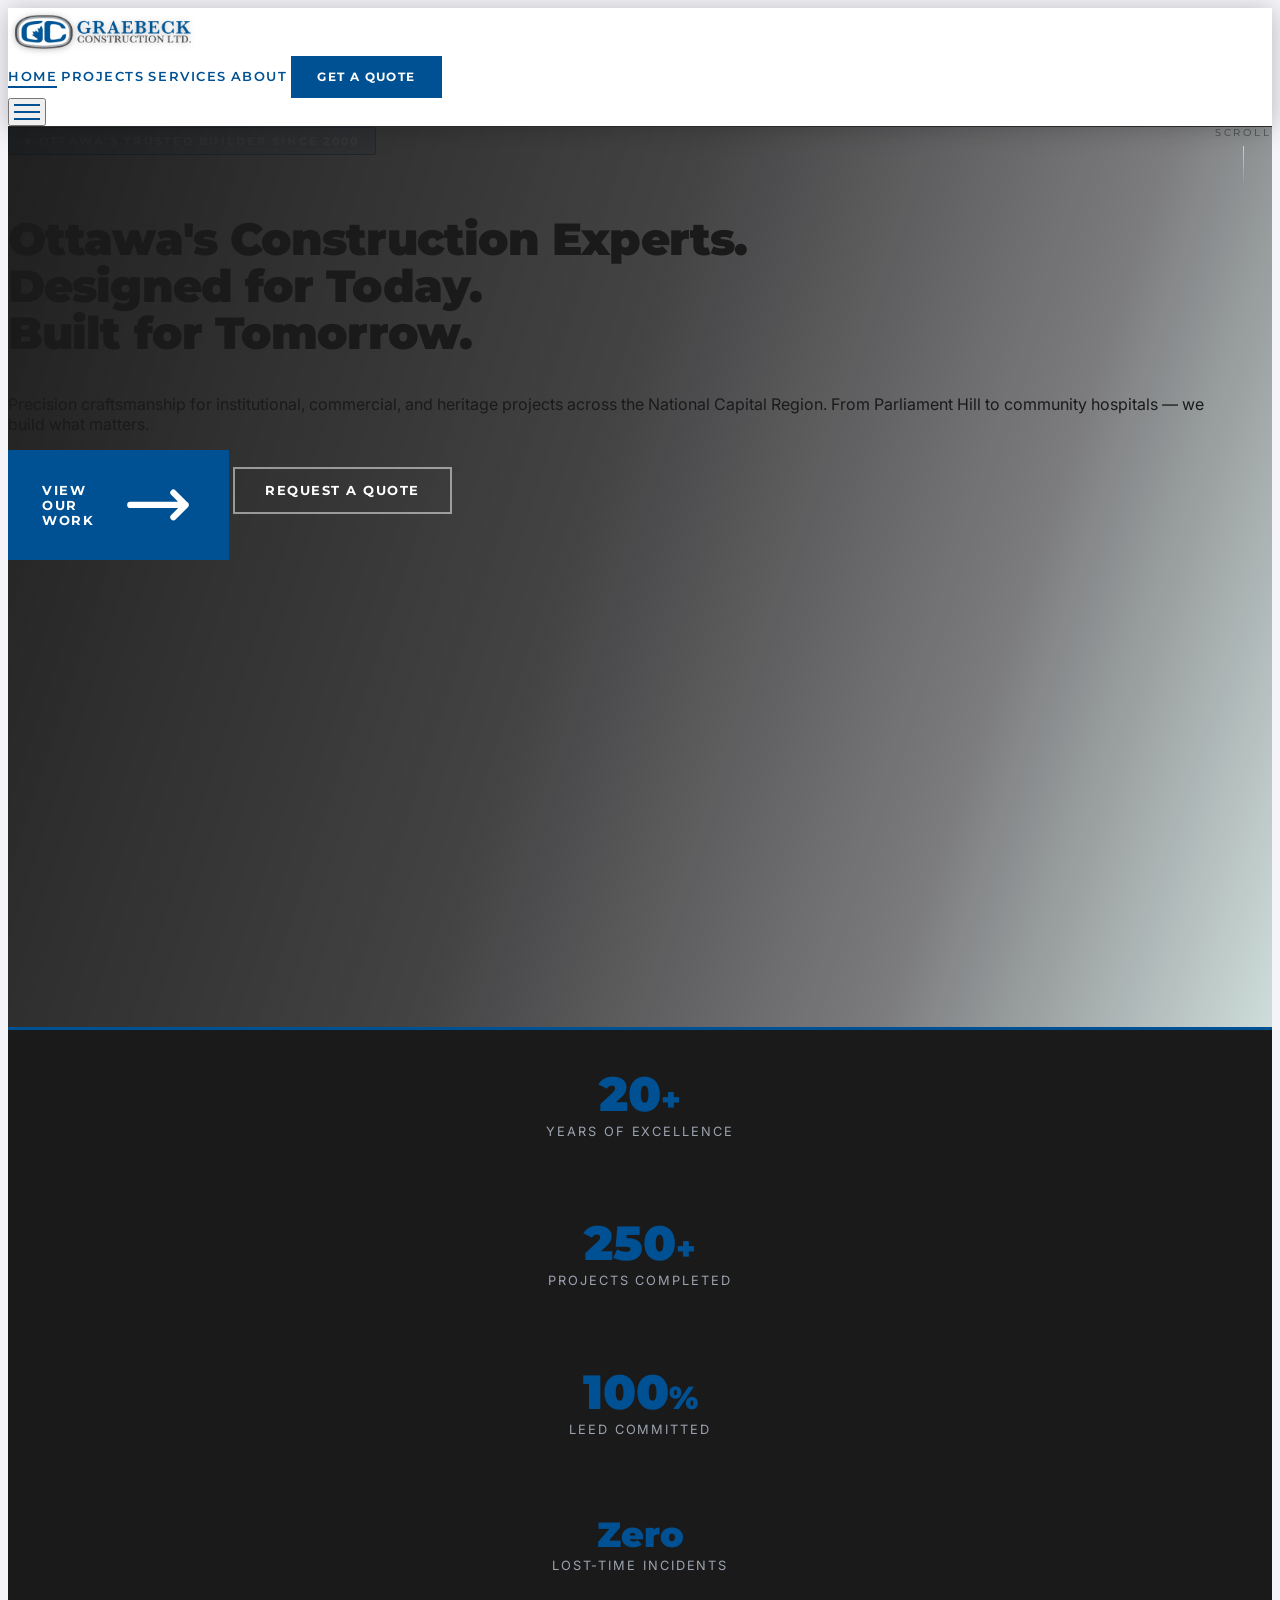
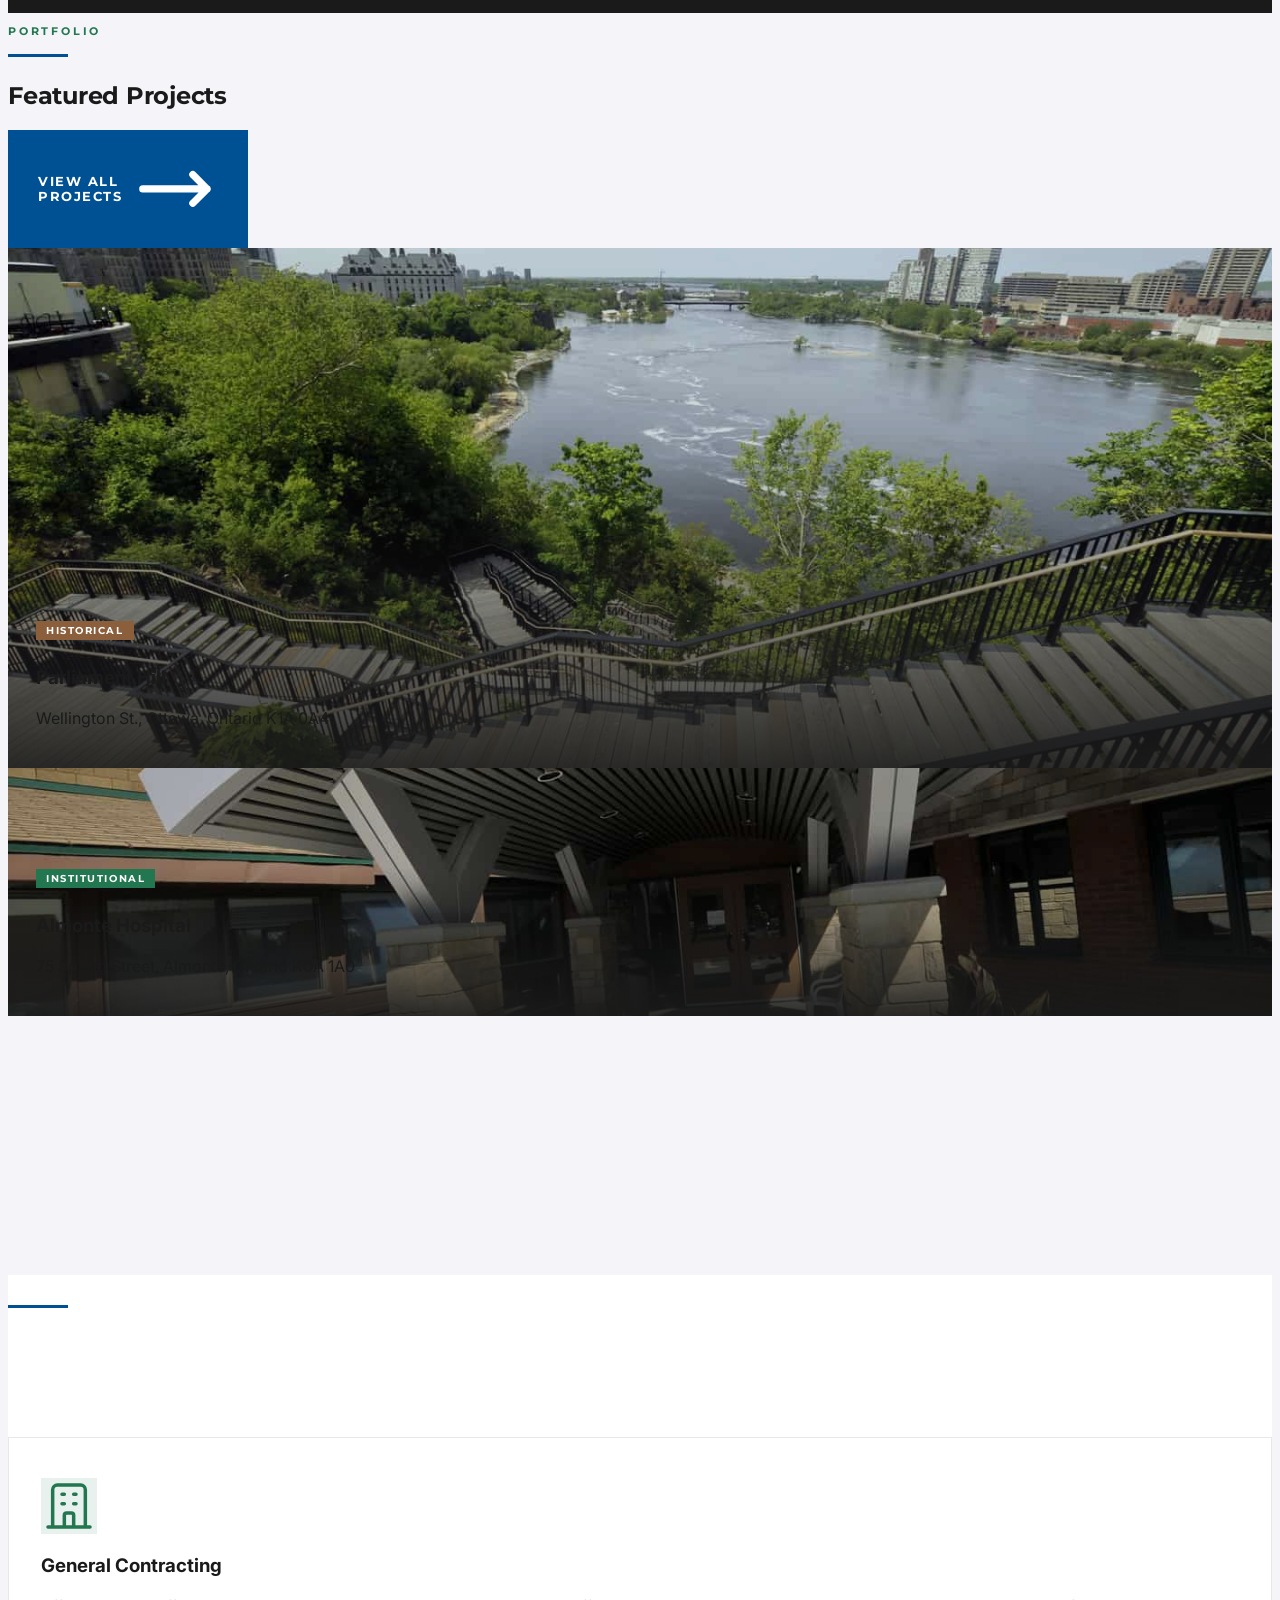
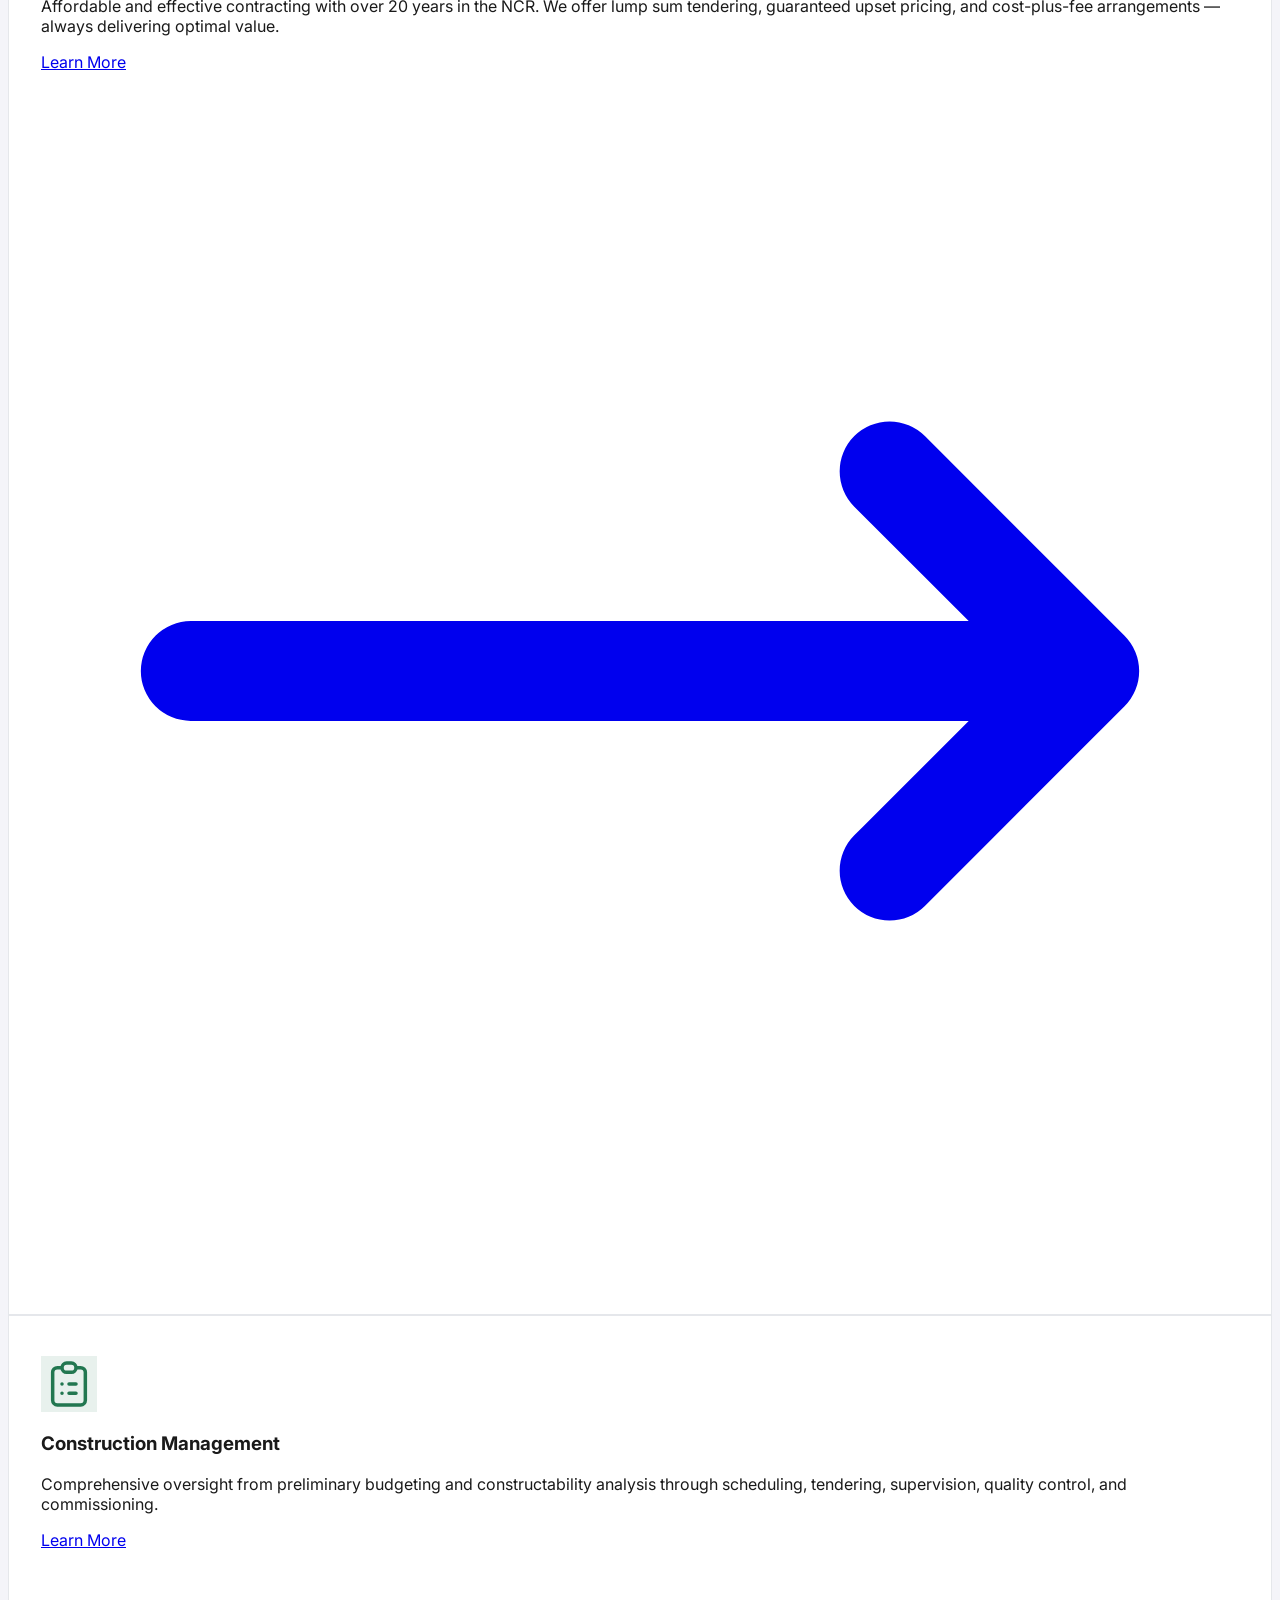
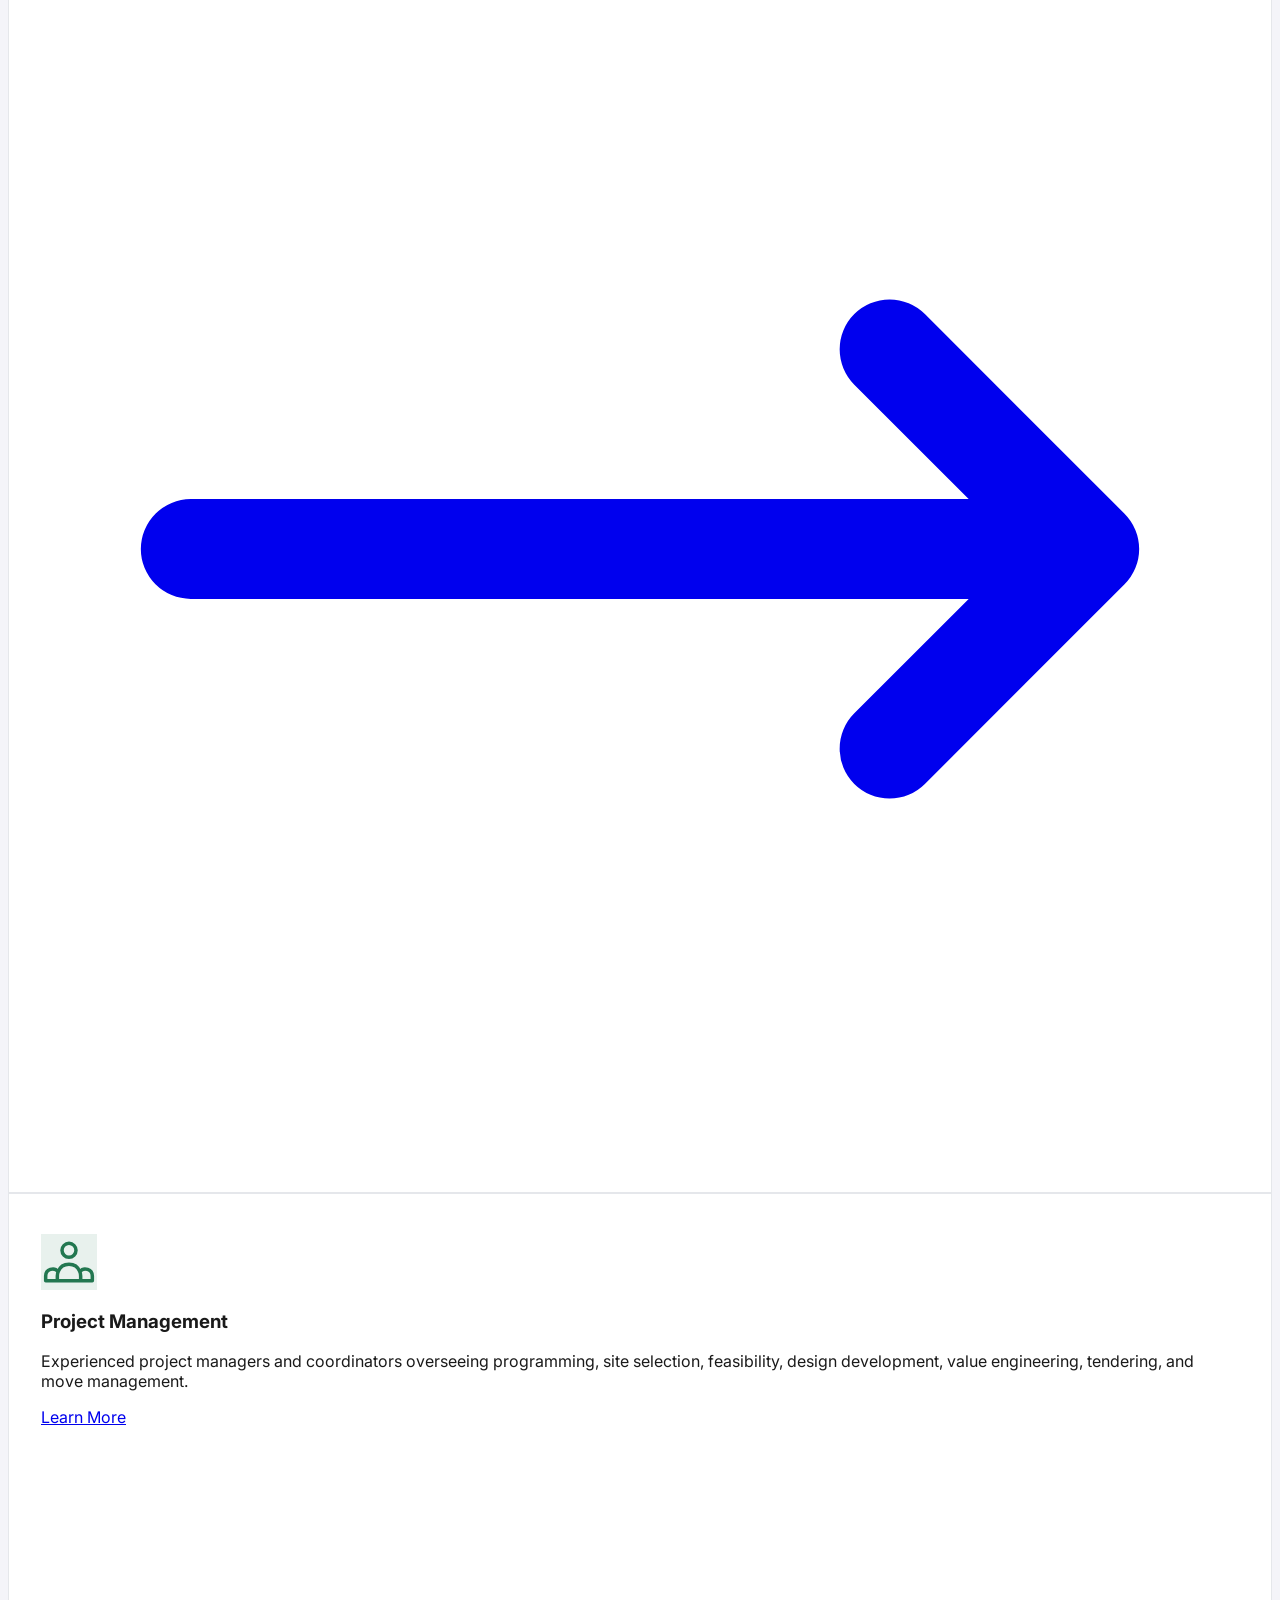
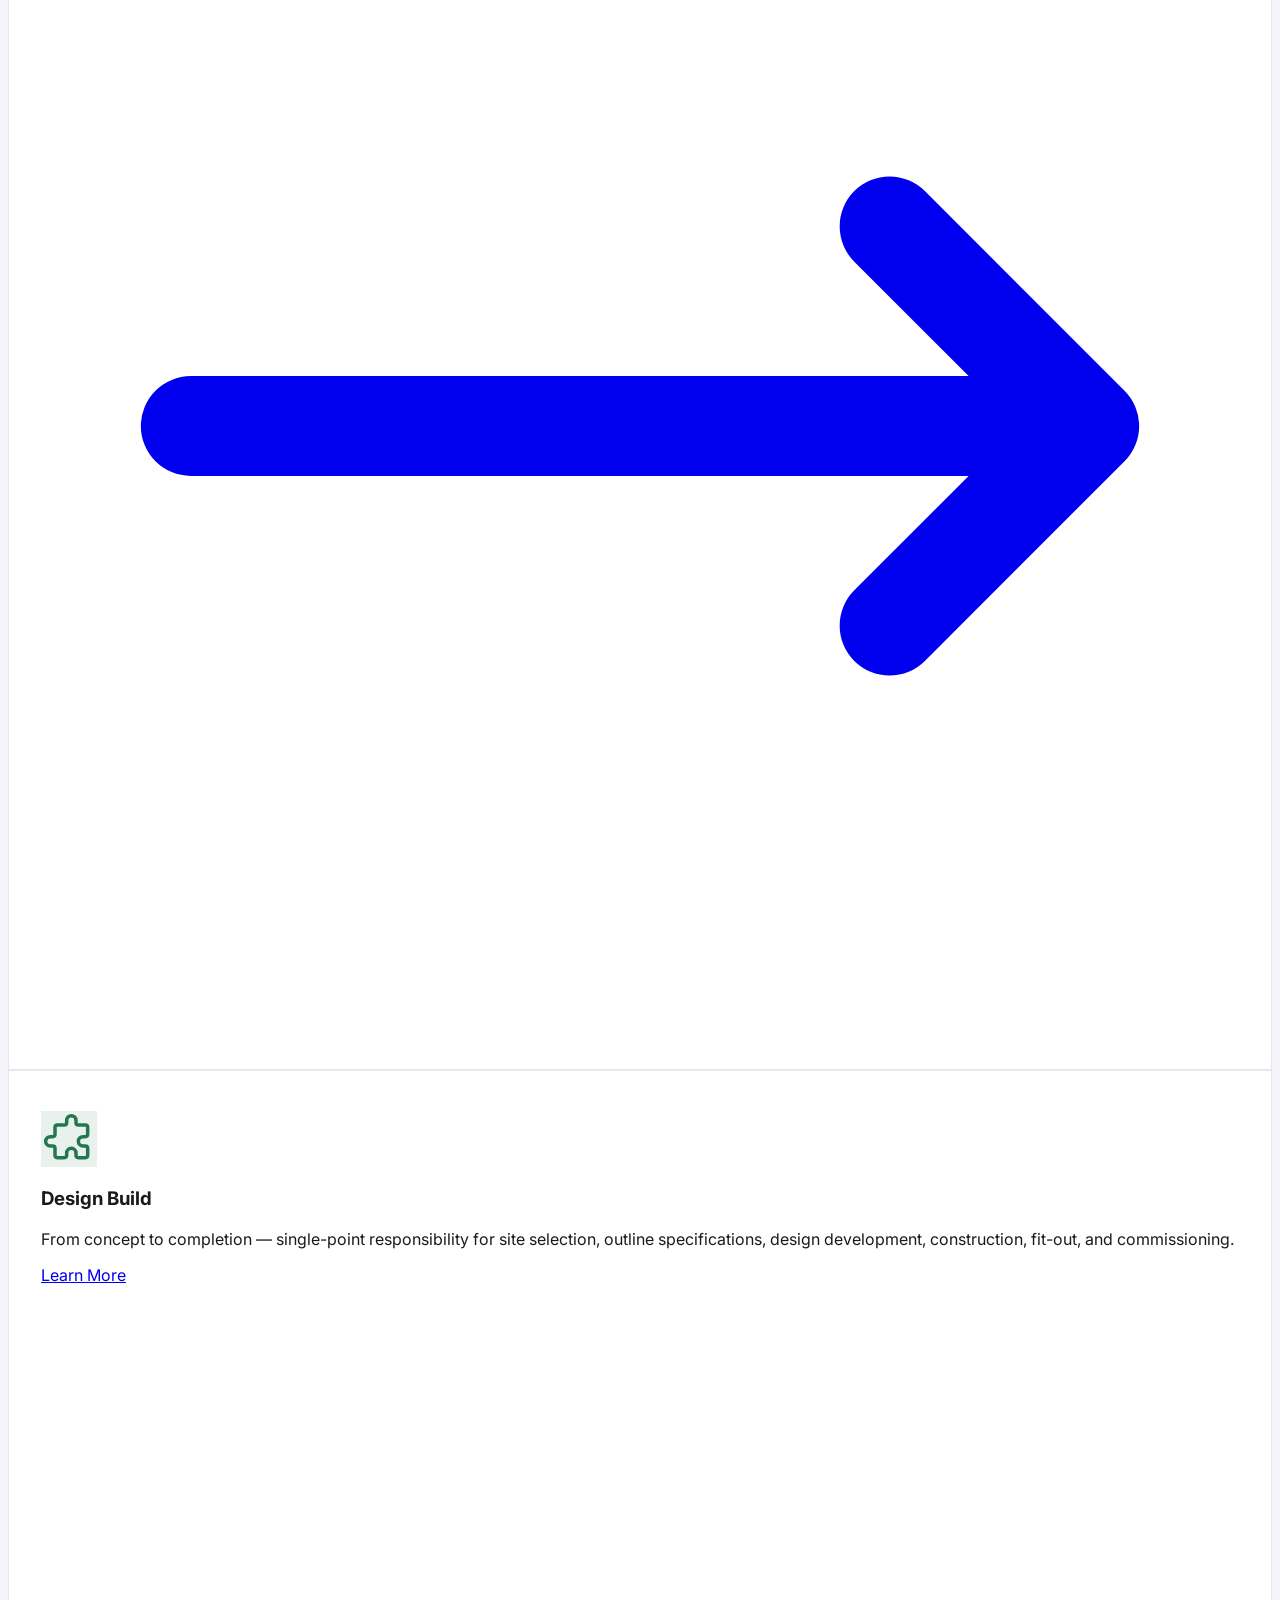
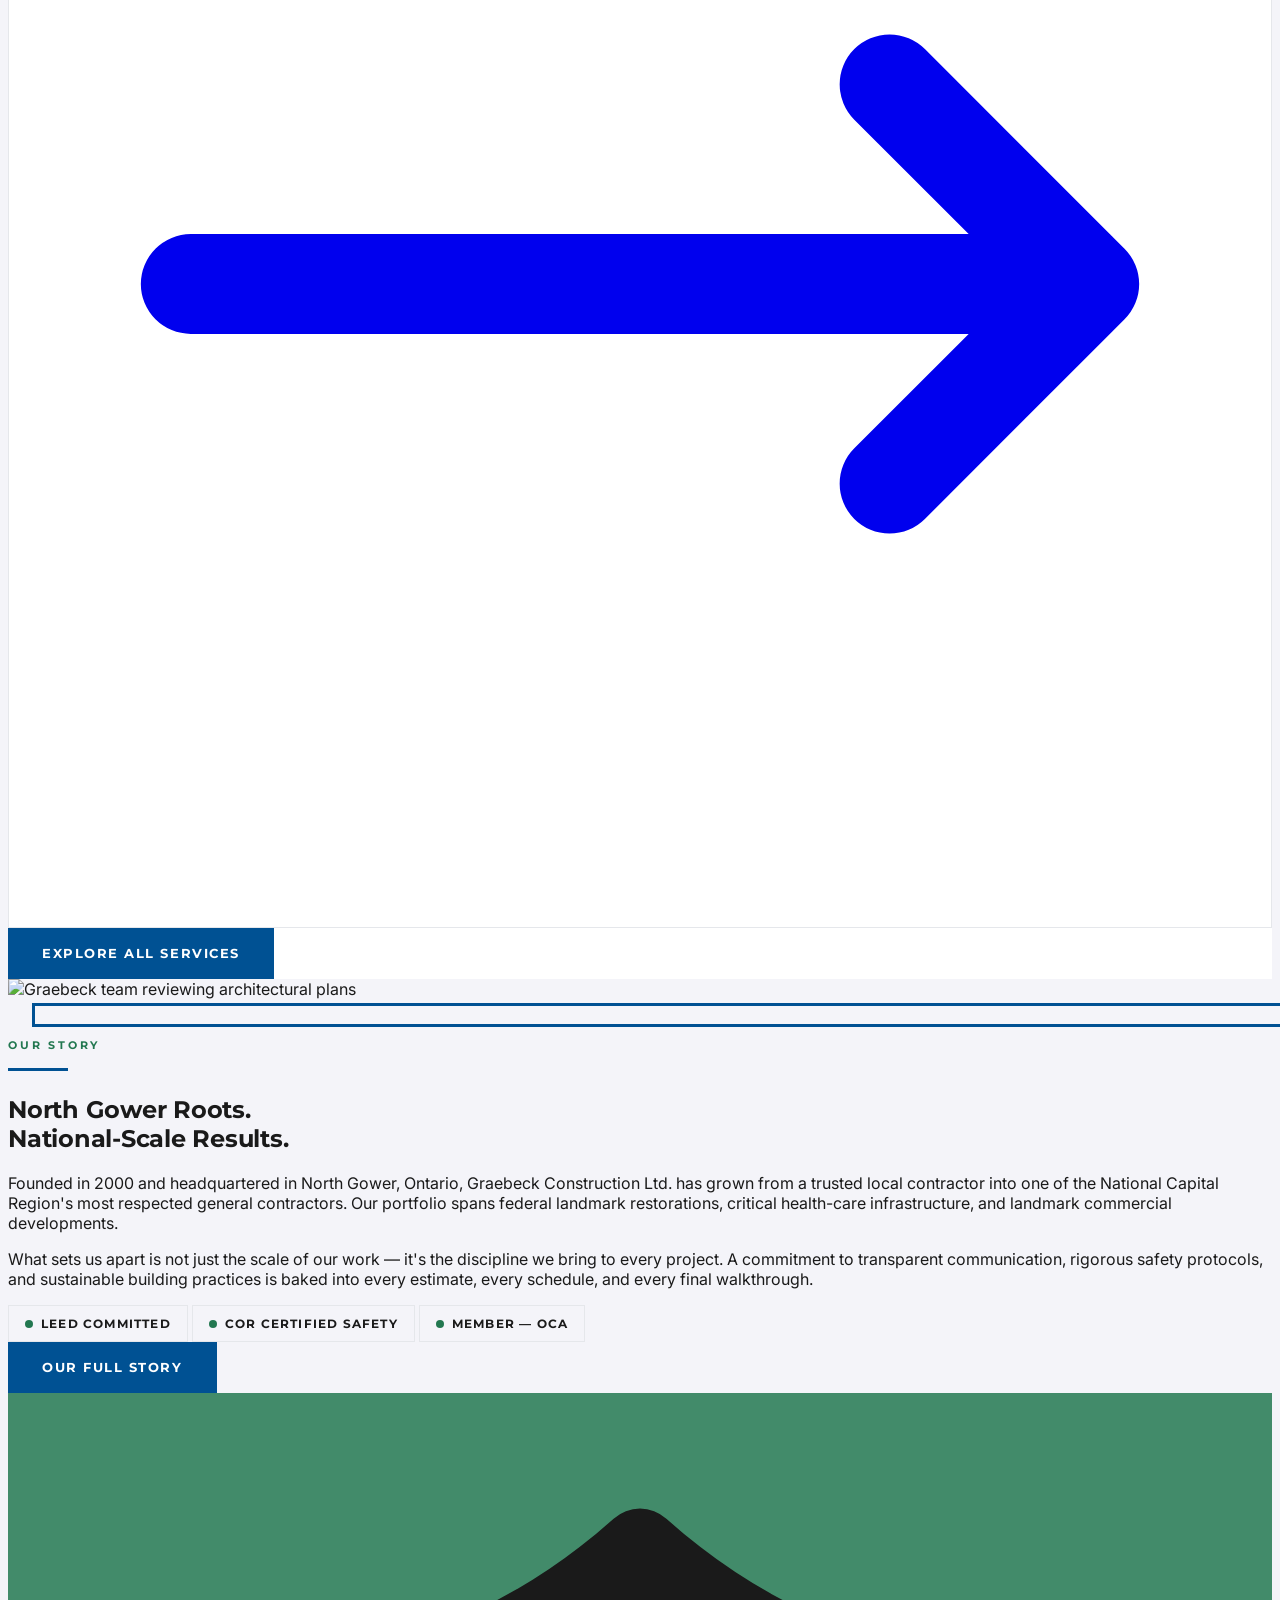
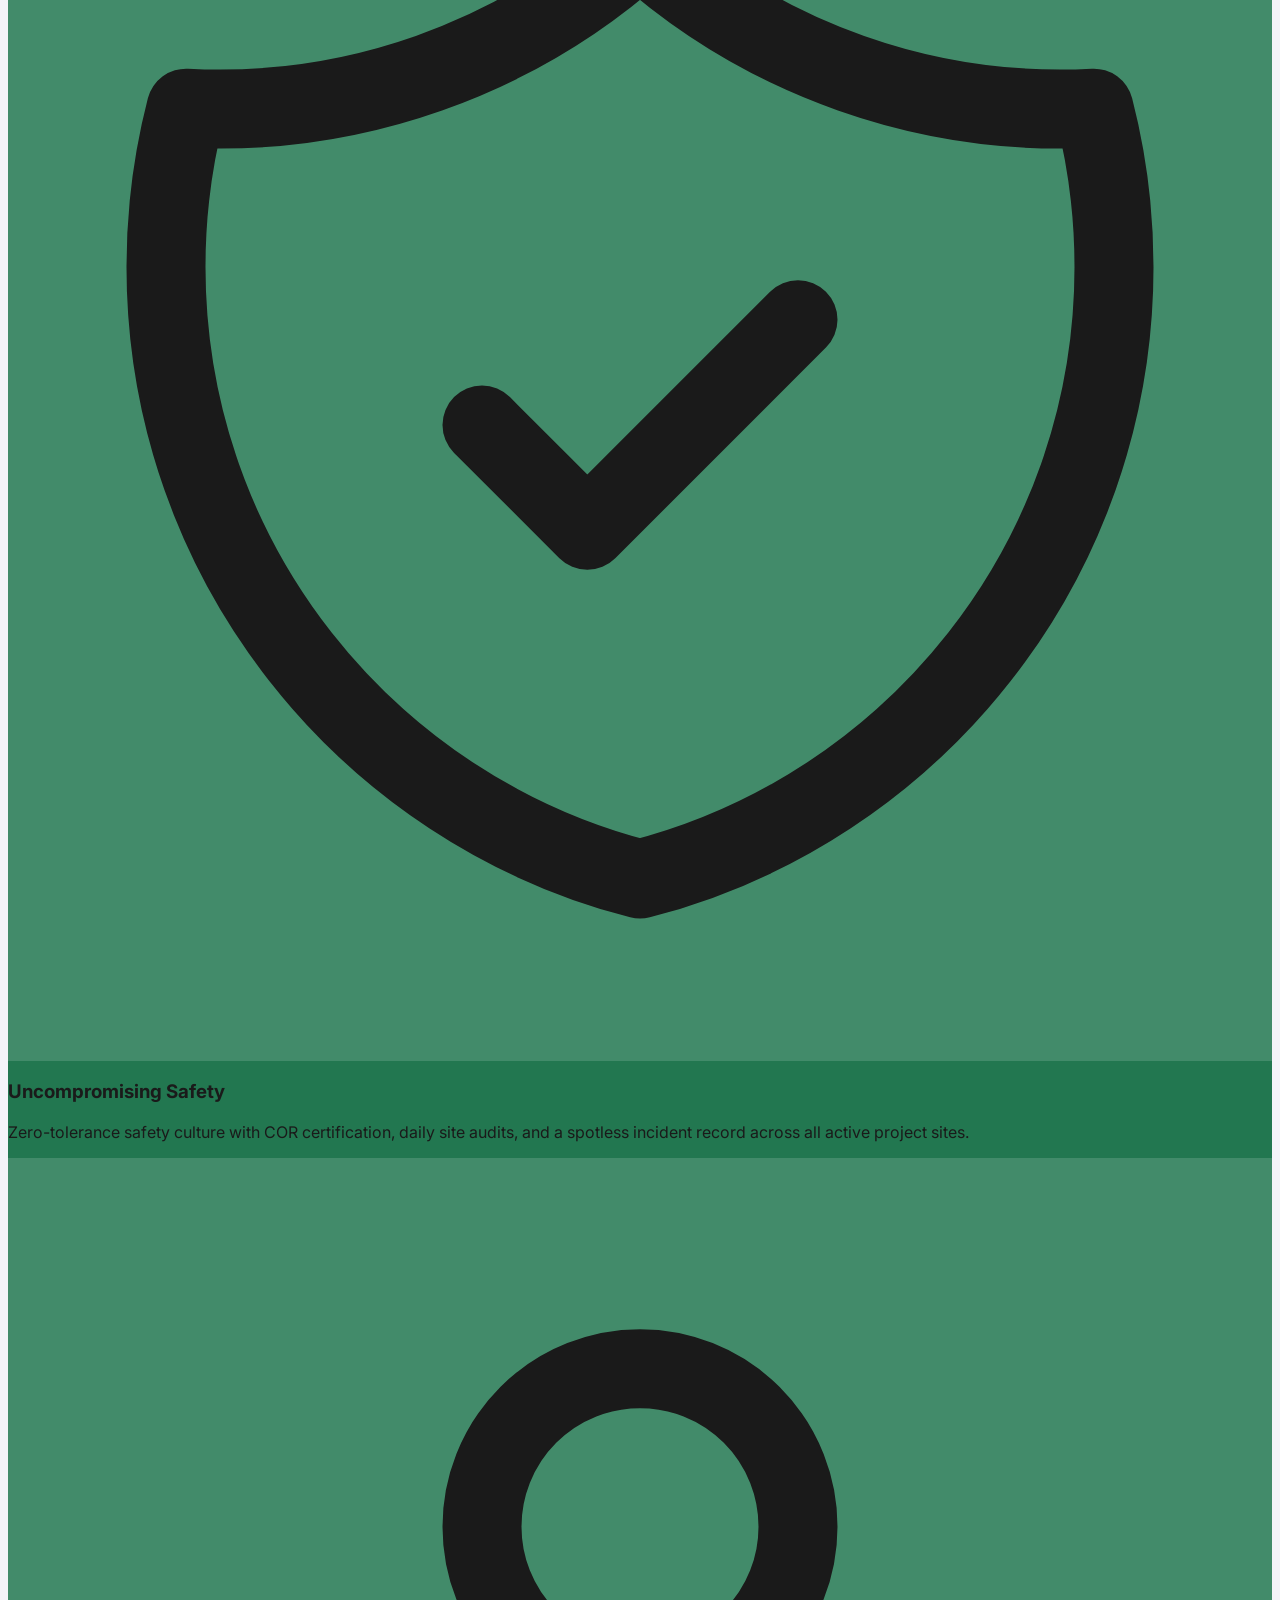
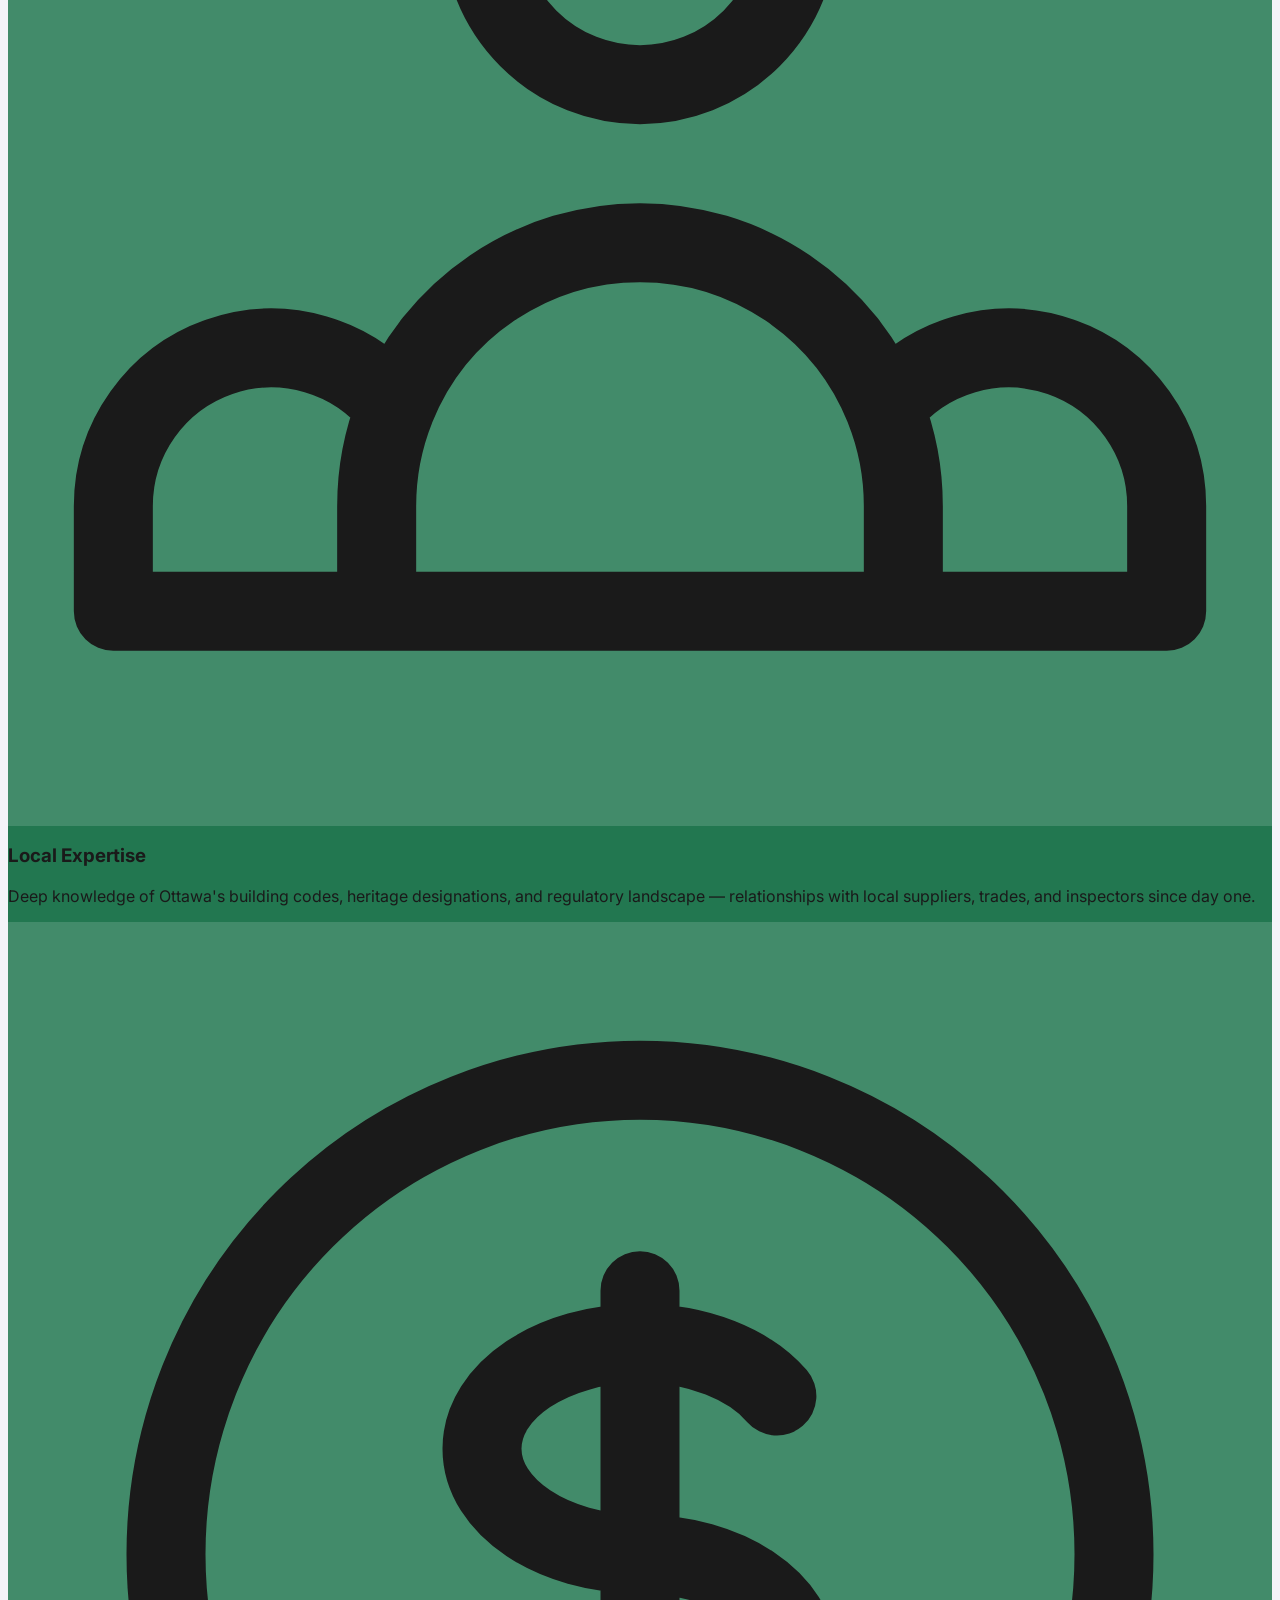
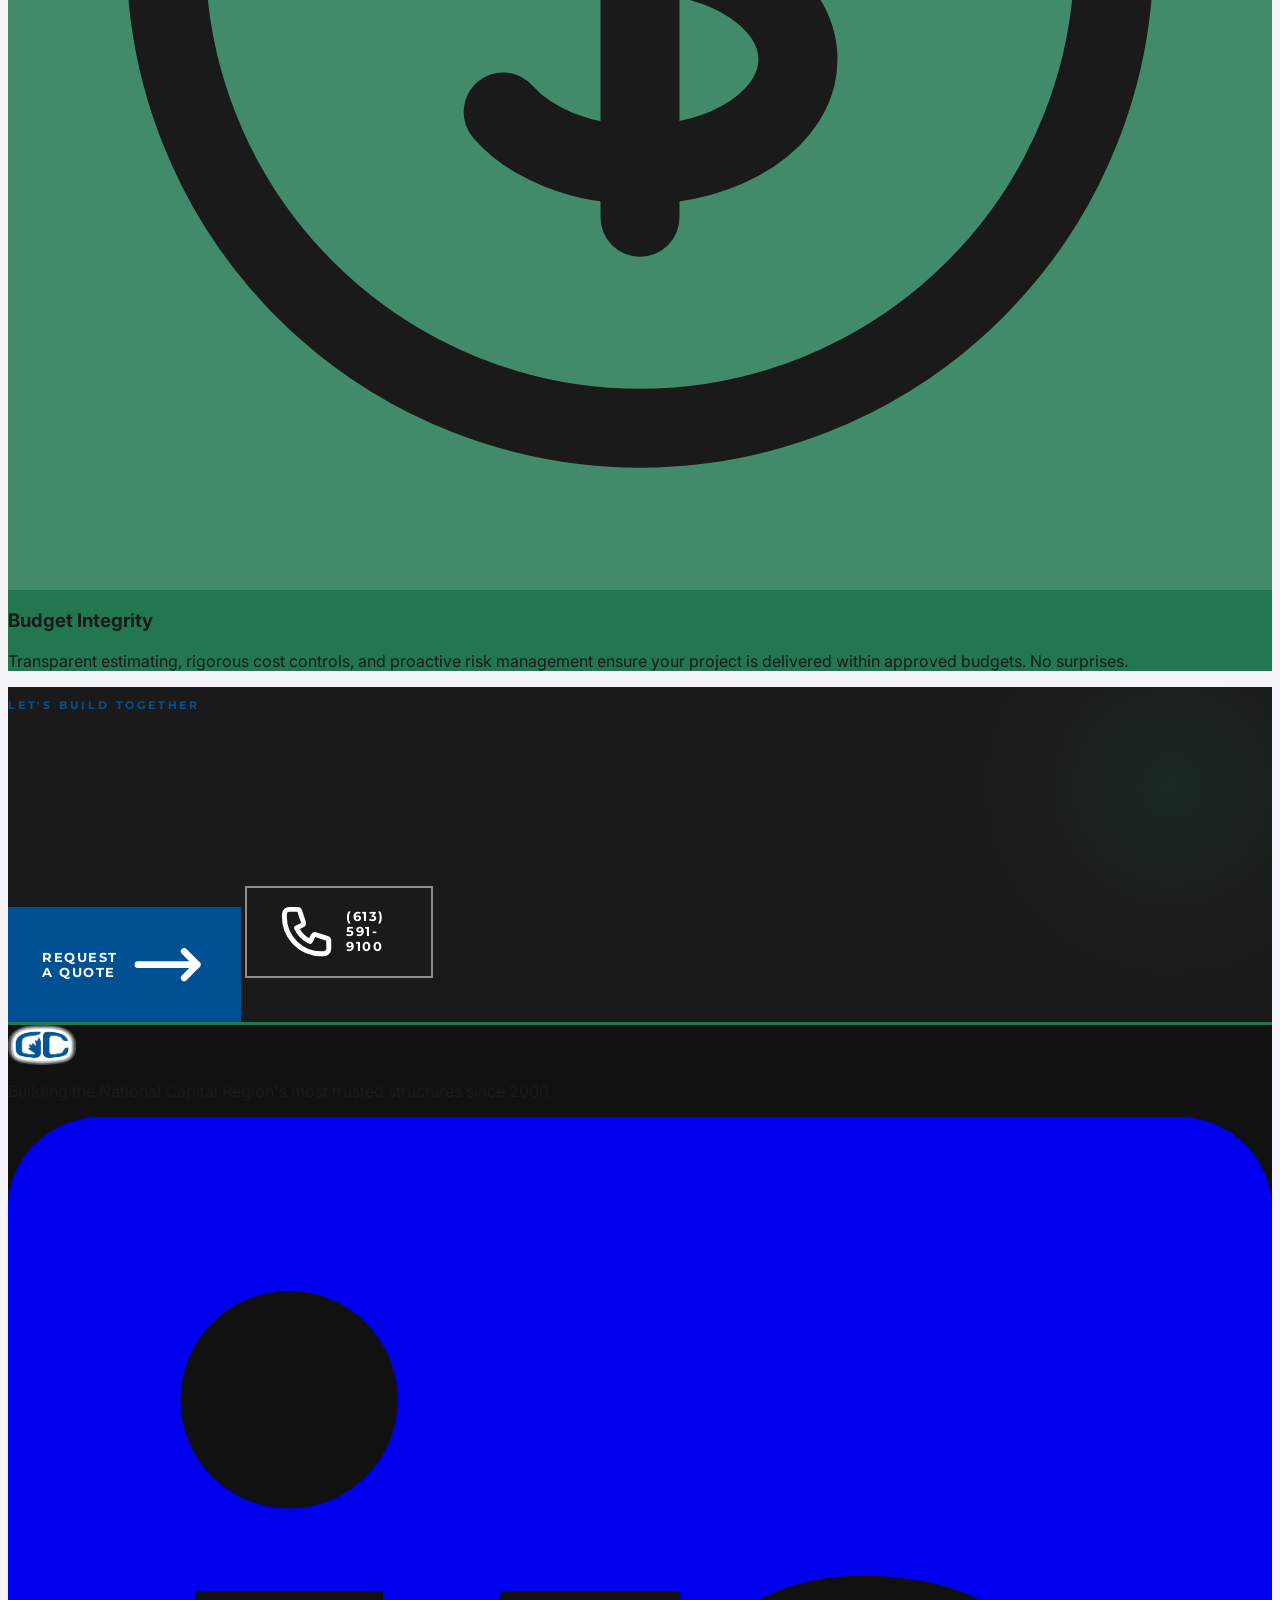
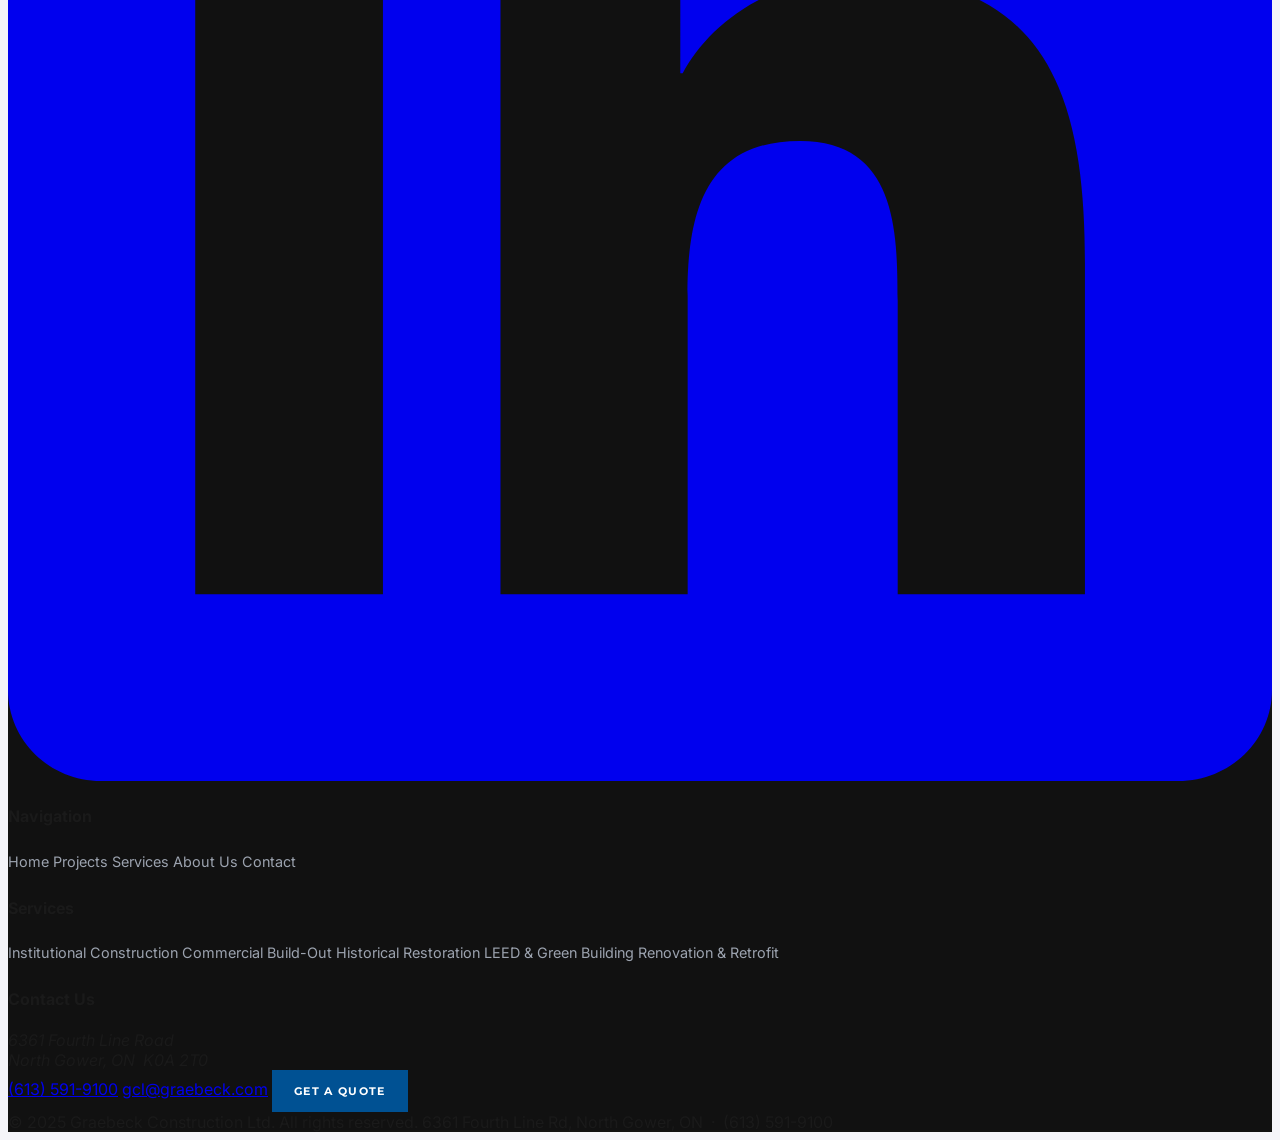
==== commit f450811a: "Fix: hero content aligned to top third instead of center" ====
--- a/index.html
+++ b/index.html
@@ -117,7 +117,7 @@
     <div id="hero-bg"></div>
     <div id="hero-overlay"></div>
 
-    <div class="relative z-10 max-w-7xl mx-auto px-6 lg:px-8 w-full pt-24">
+    <div class="relative z-10 max-w-7xl mx-auto px-6 lg:px-8 w-full pt-36">
       <div class="max-w-3xl">
         <div class="hero-badge">
           <span class="dot"></span>
--- a/css/custom.css
+++ b/css/custom.css
@@ -123,7 +123,7 @@
   position: relative;
   min-height: 100vh;
   display: flex;
-  align-items: center;
+  align-items: flex-start;
   overflow: hidden;
 }
 /* .hero-bg removed — replaced by #hero-canvas SVG in index.html */
@@ -141,7 +141,9 @@
 .hero-line {
   display: block;
   opacity: 0;
-  animation: 0.75s ease-out forwards;
+  animation-duration: 0.75s;
+  animation-timing-function: ease-out;
+  animation-fill-mode: forwards;
 }
 .hero-line-1 {
   animation-name: heroFromLeft;
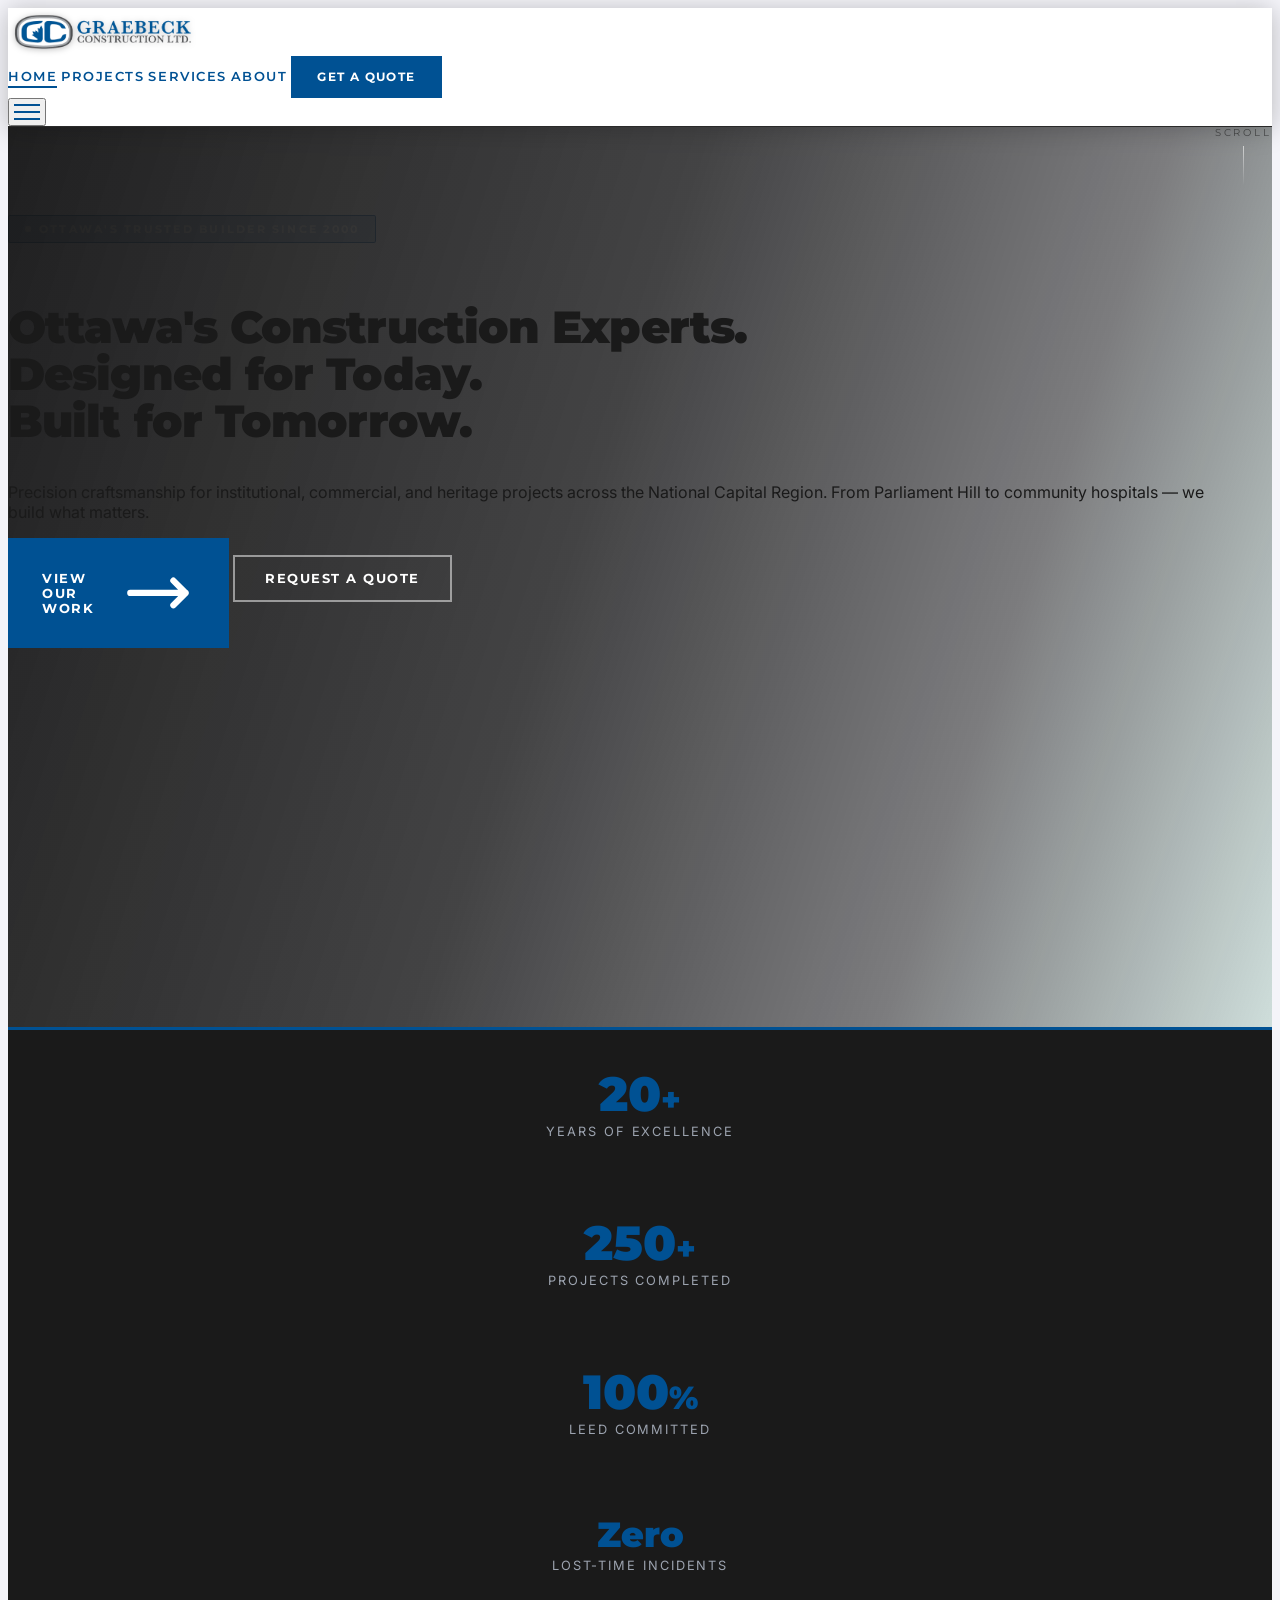
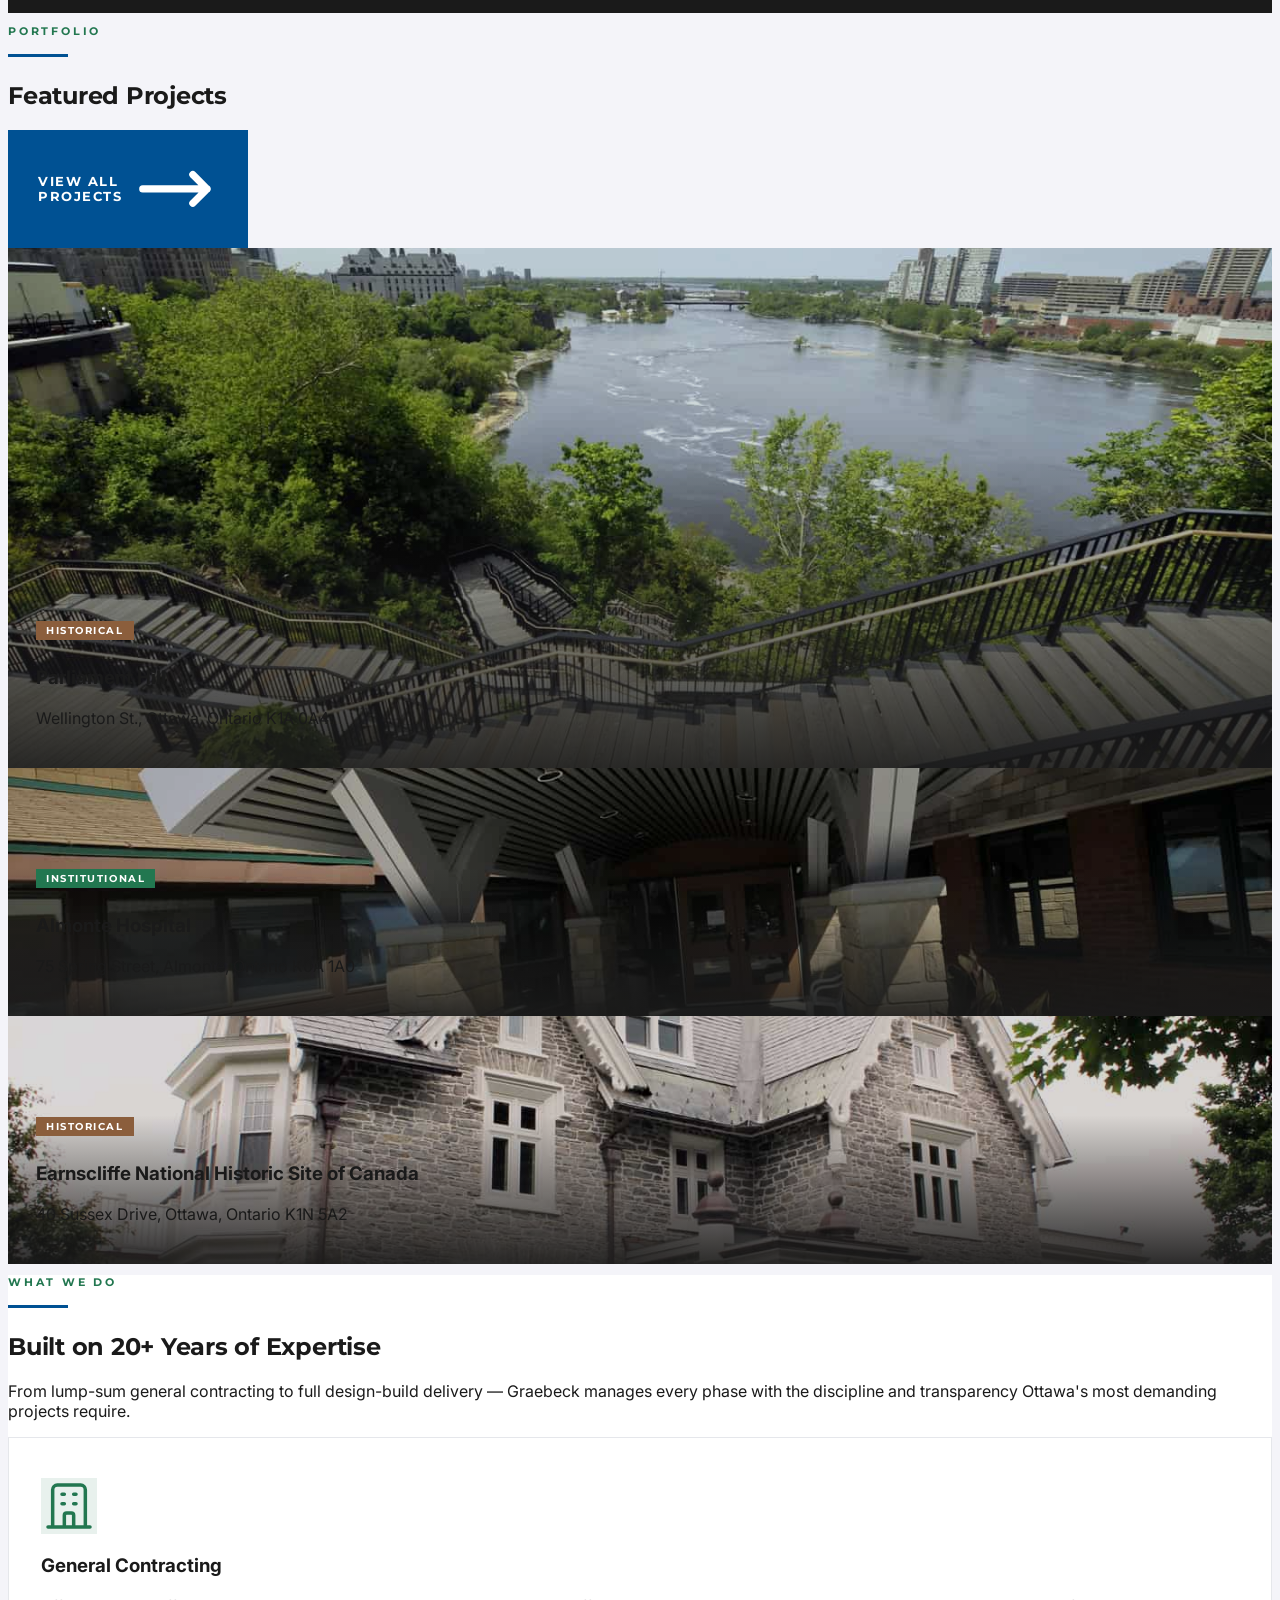
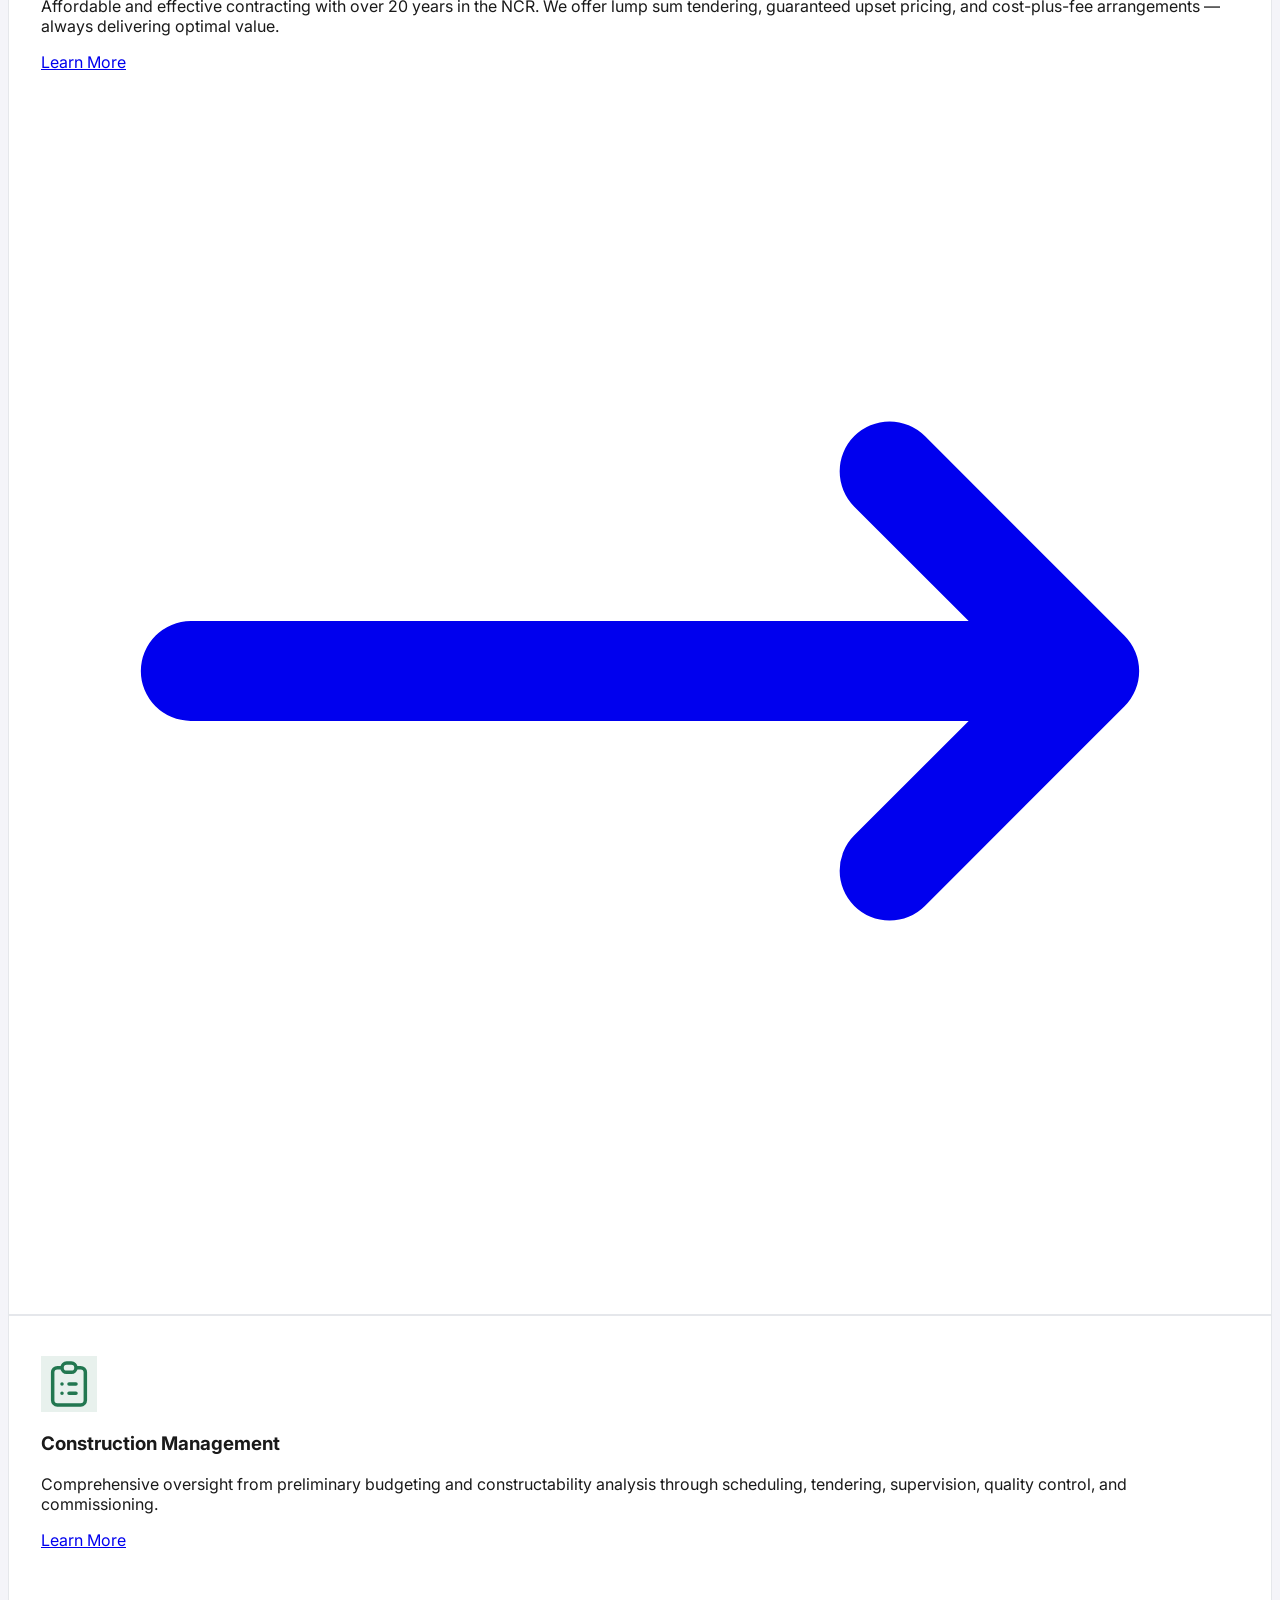
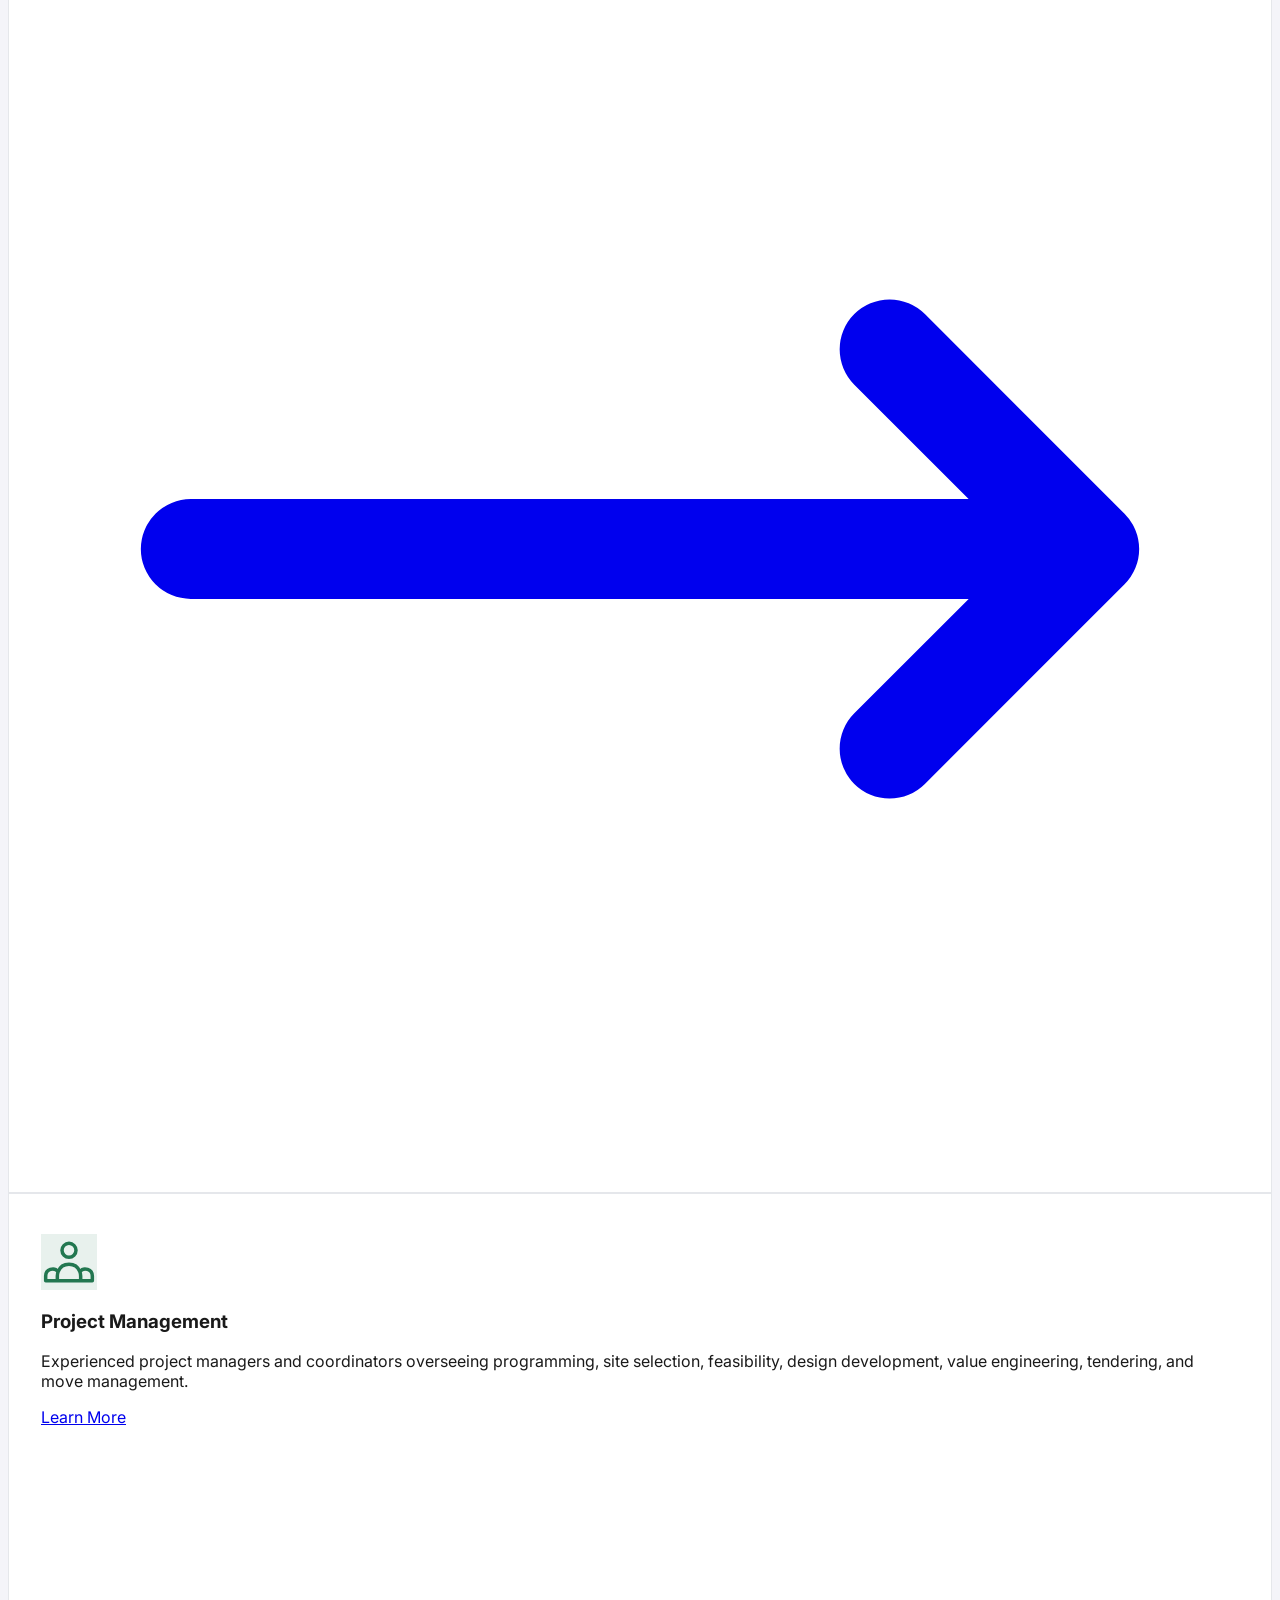
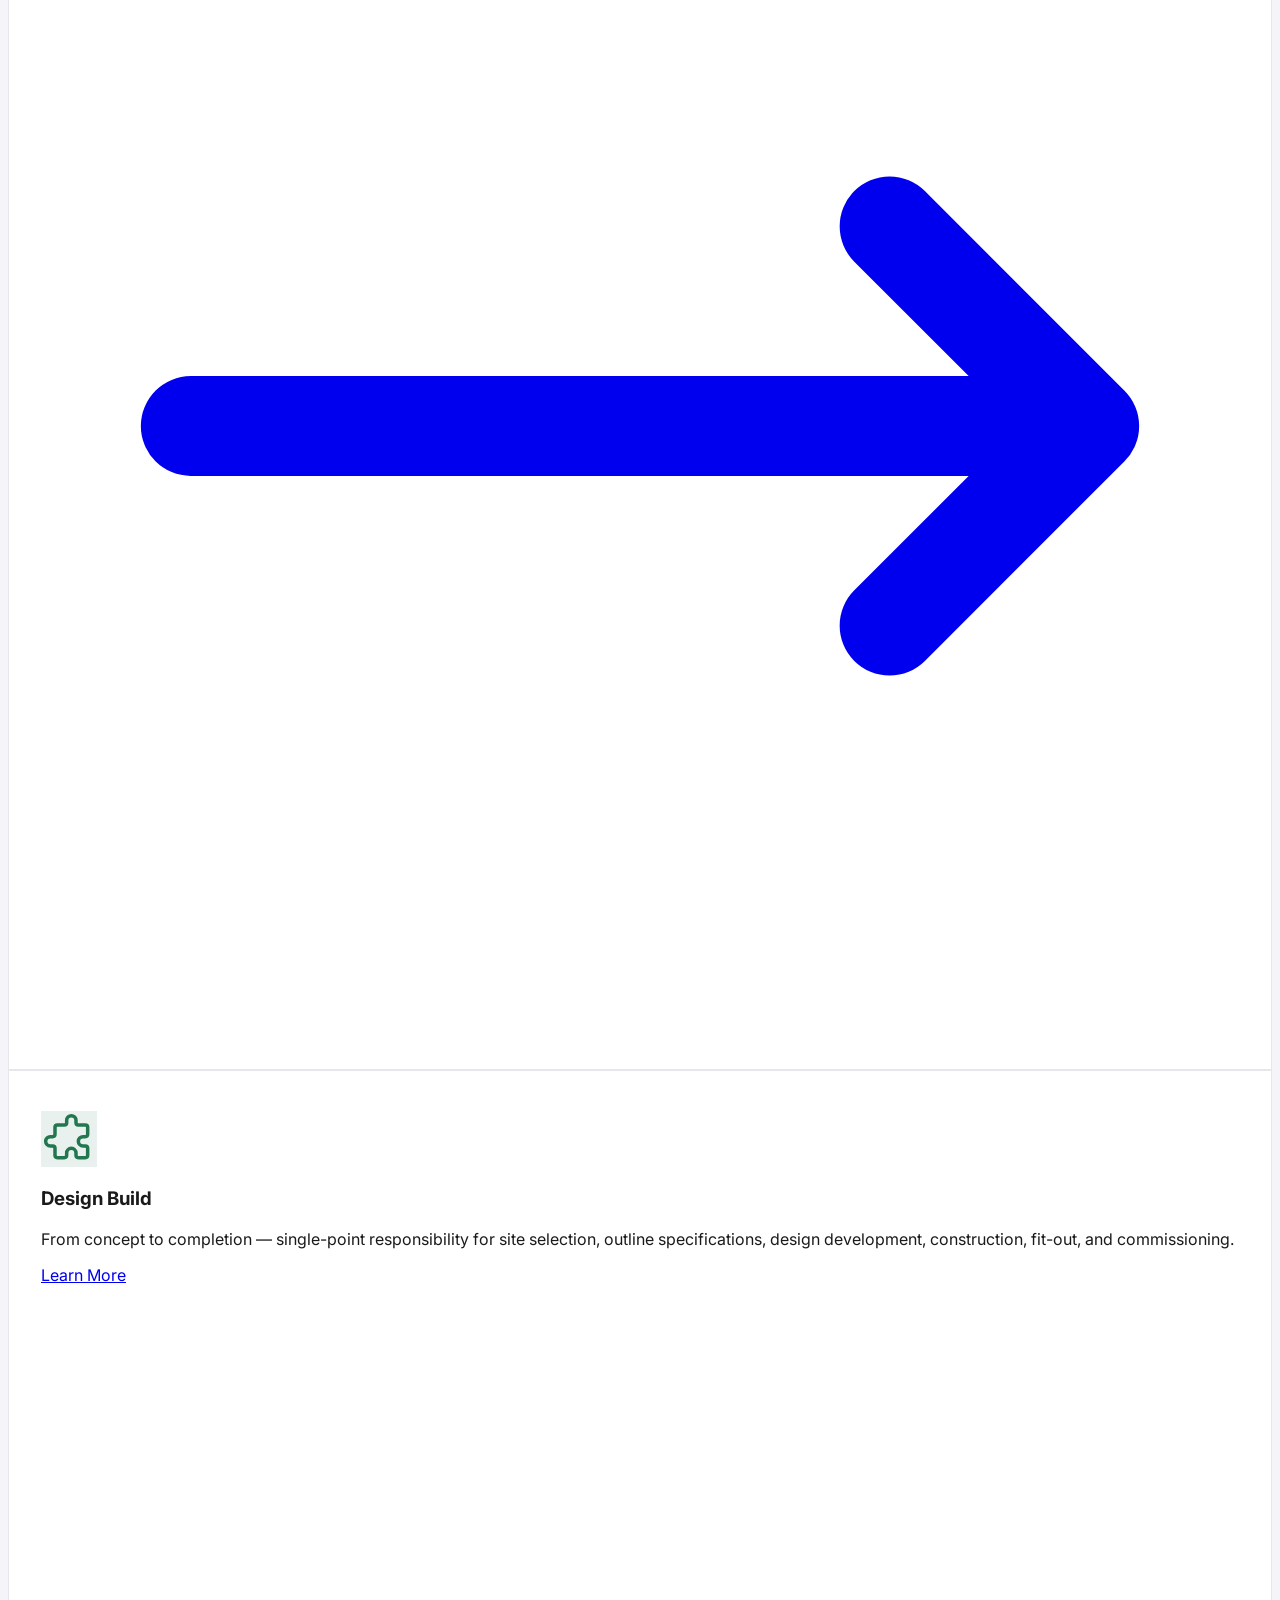
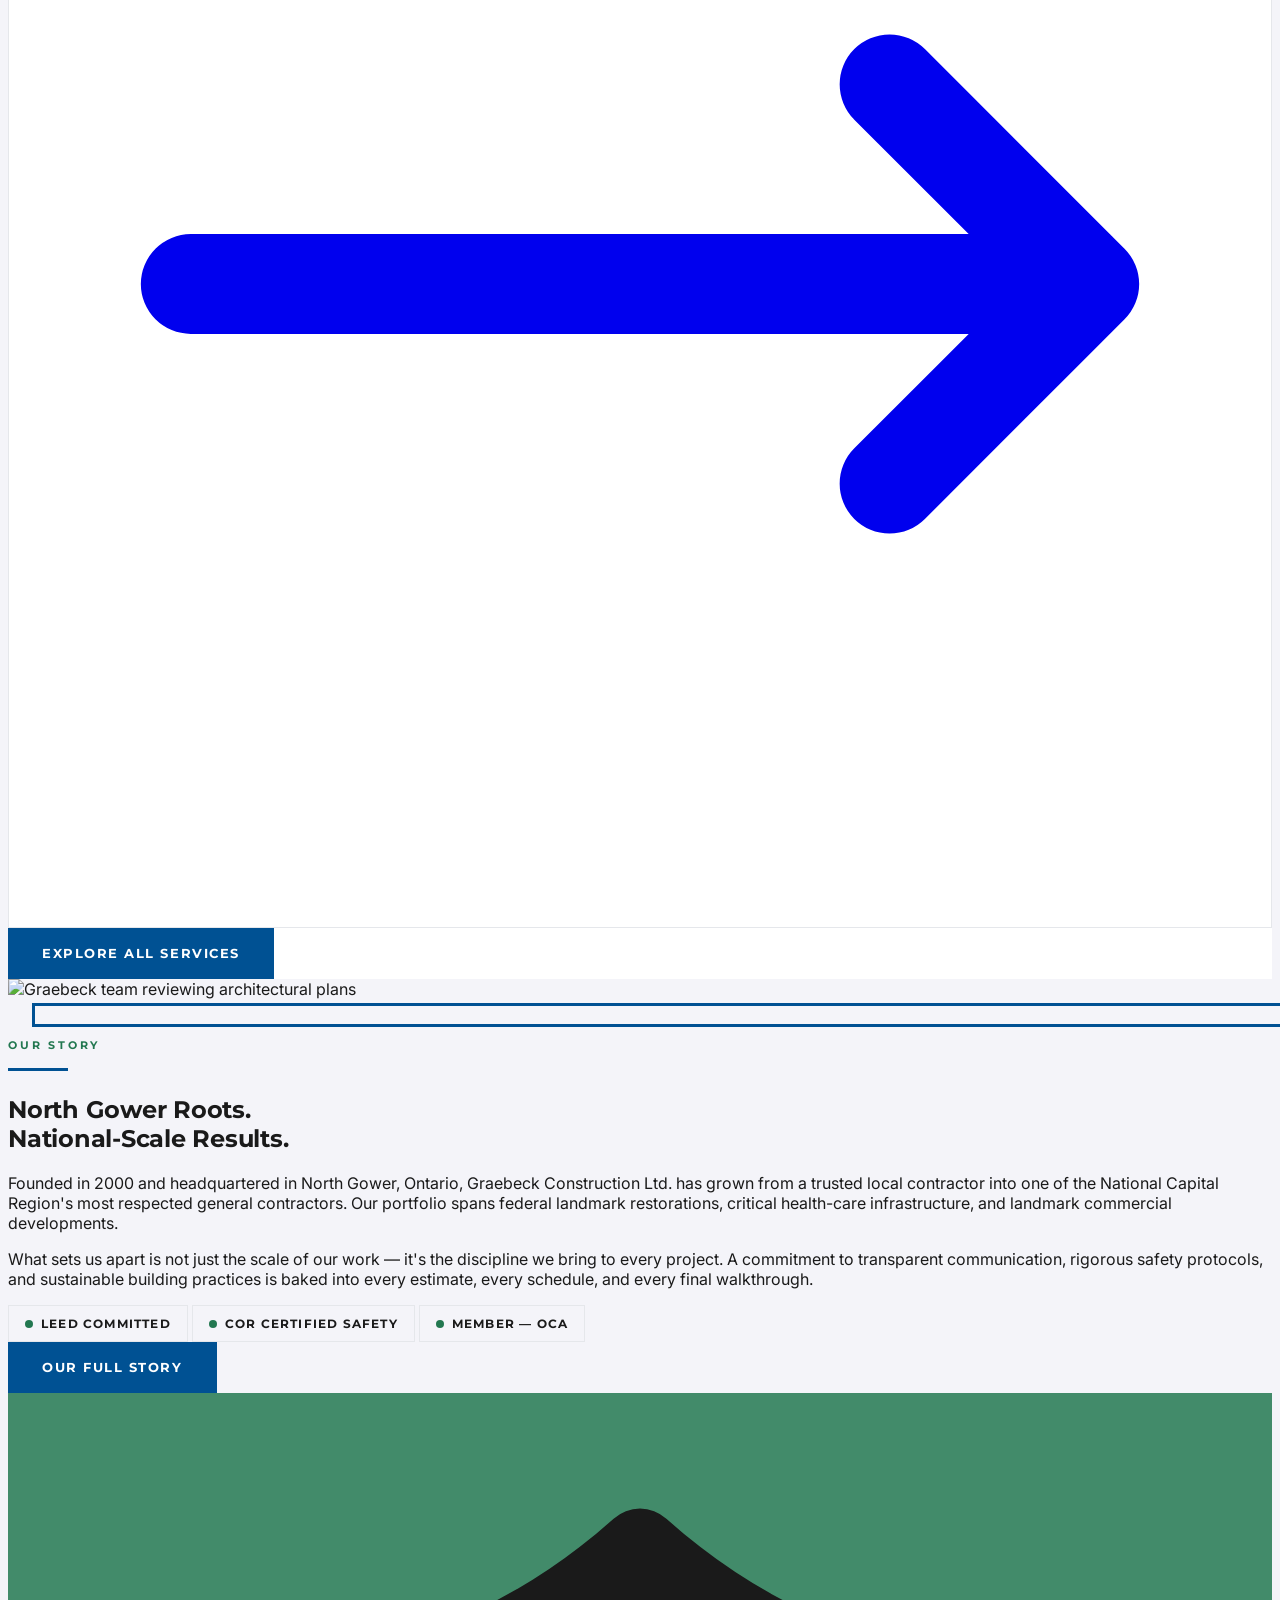
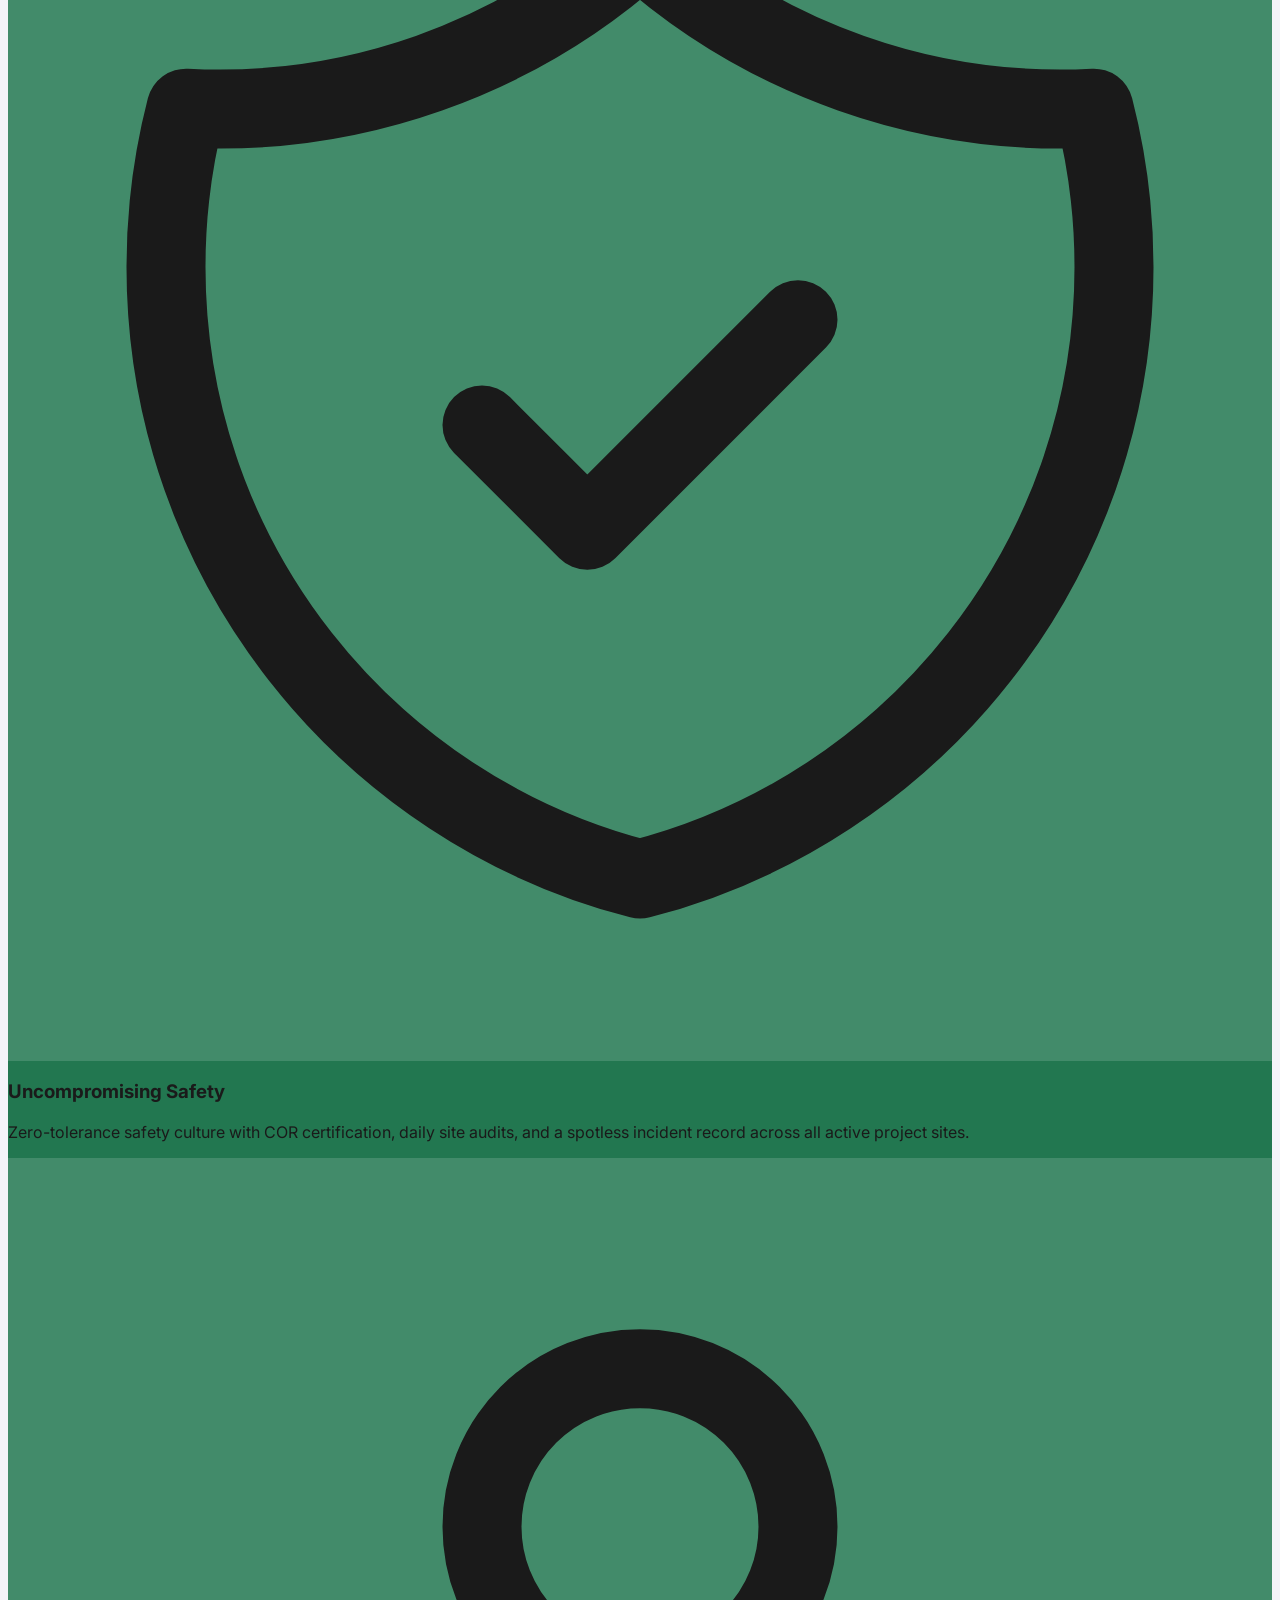
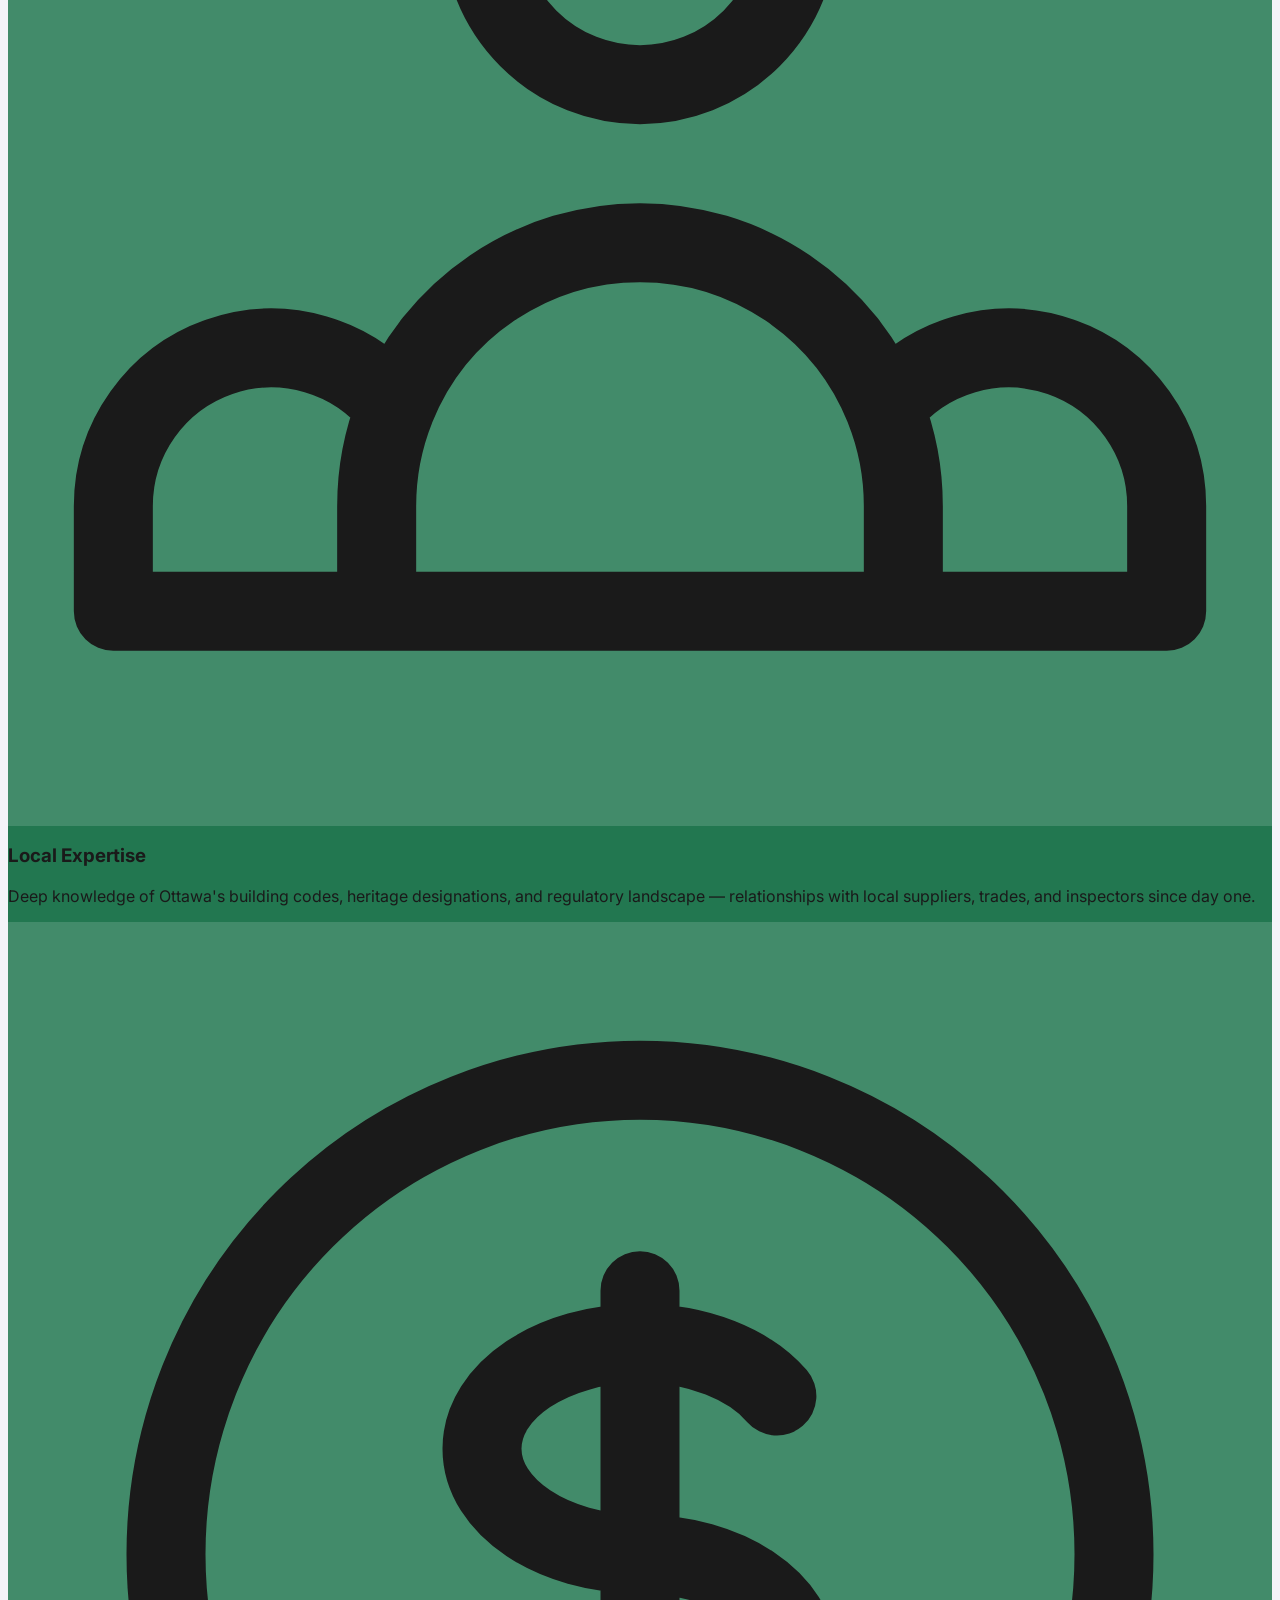
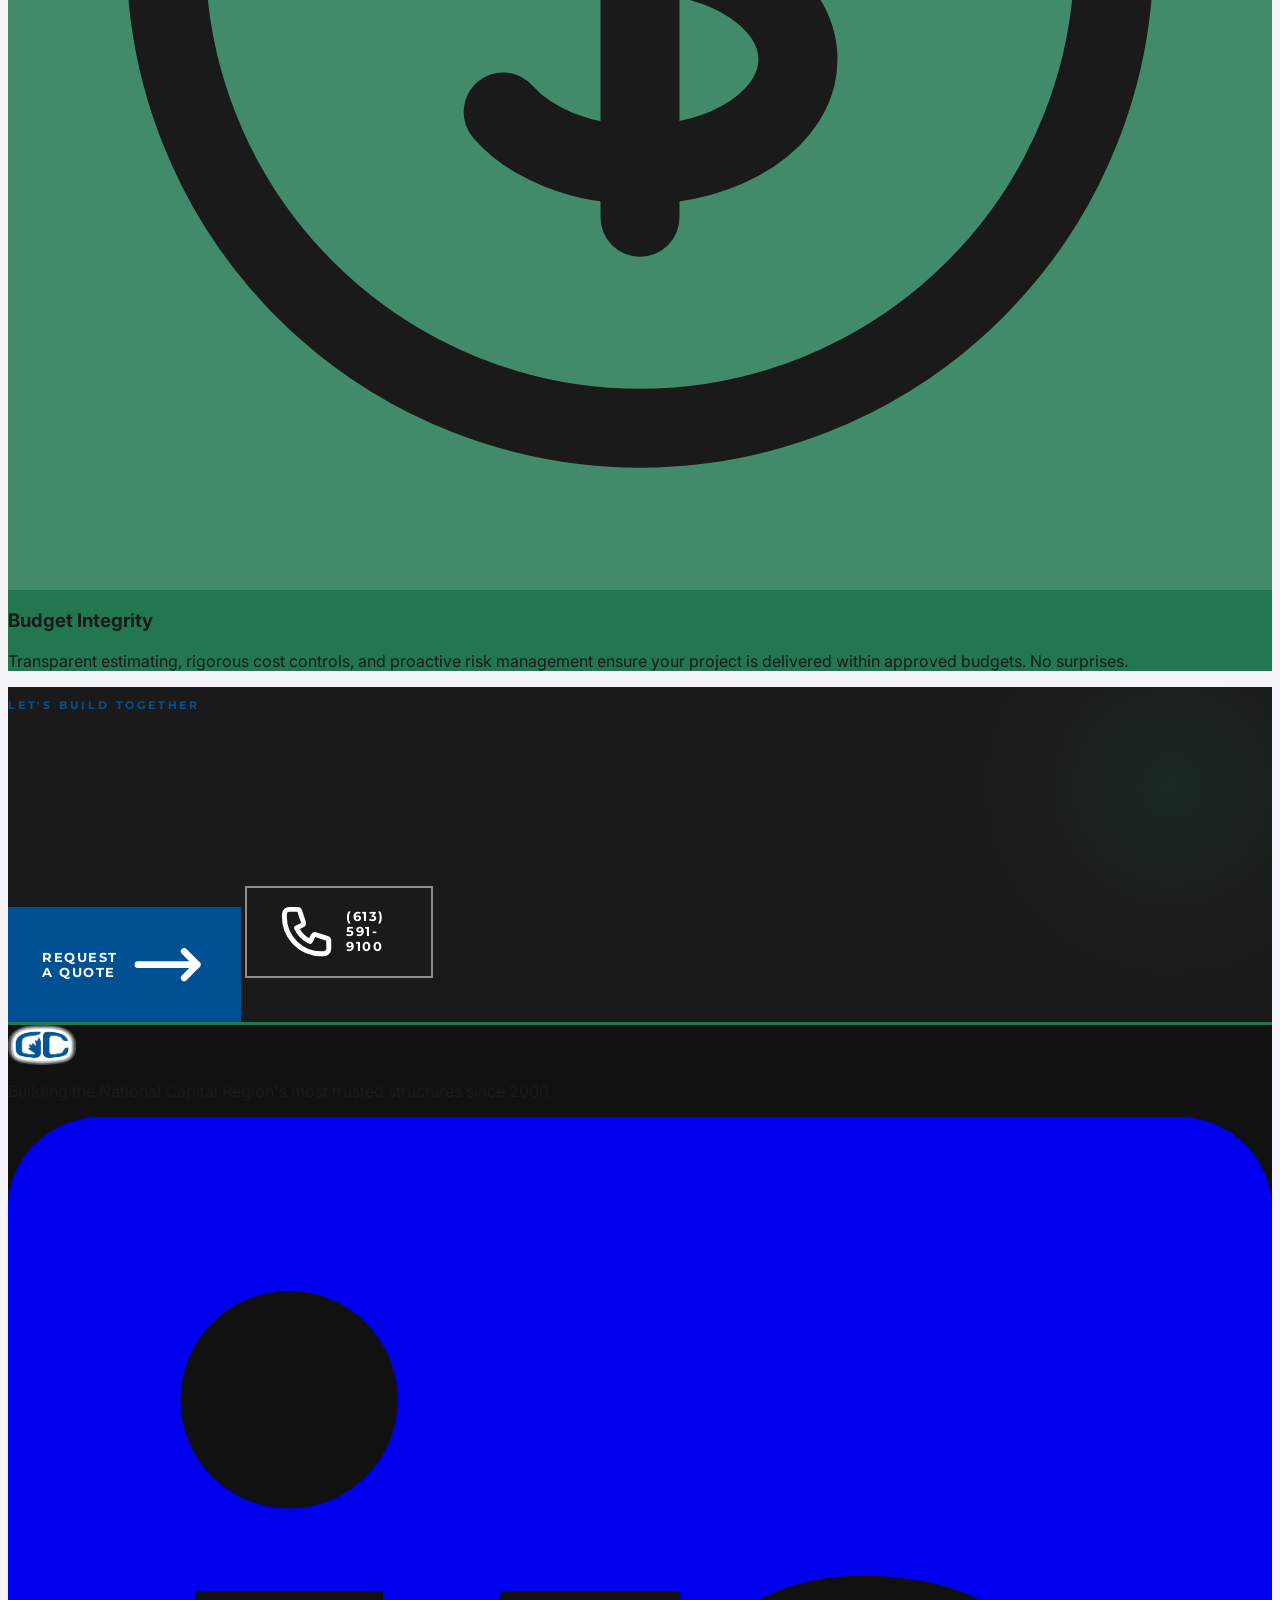
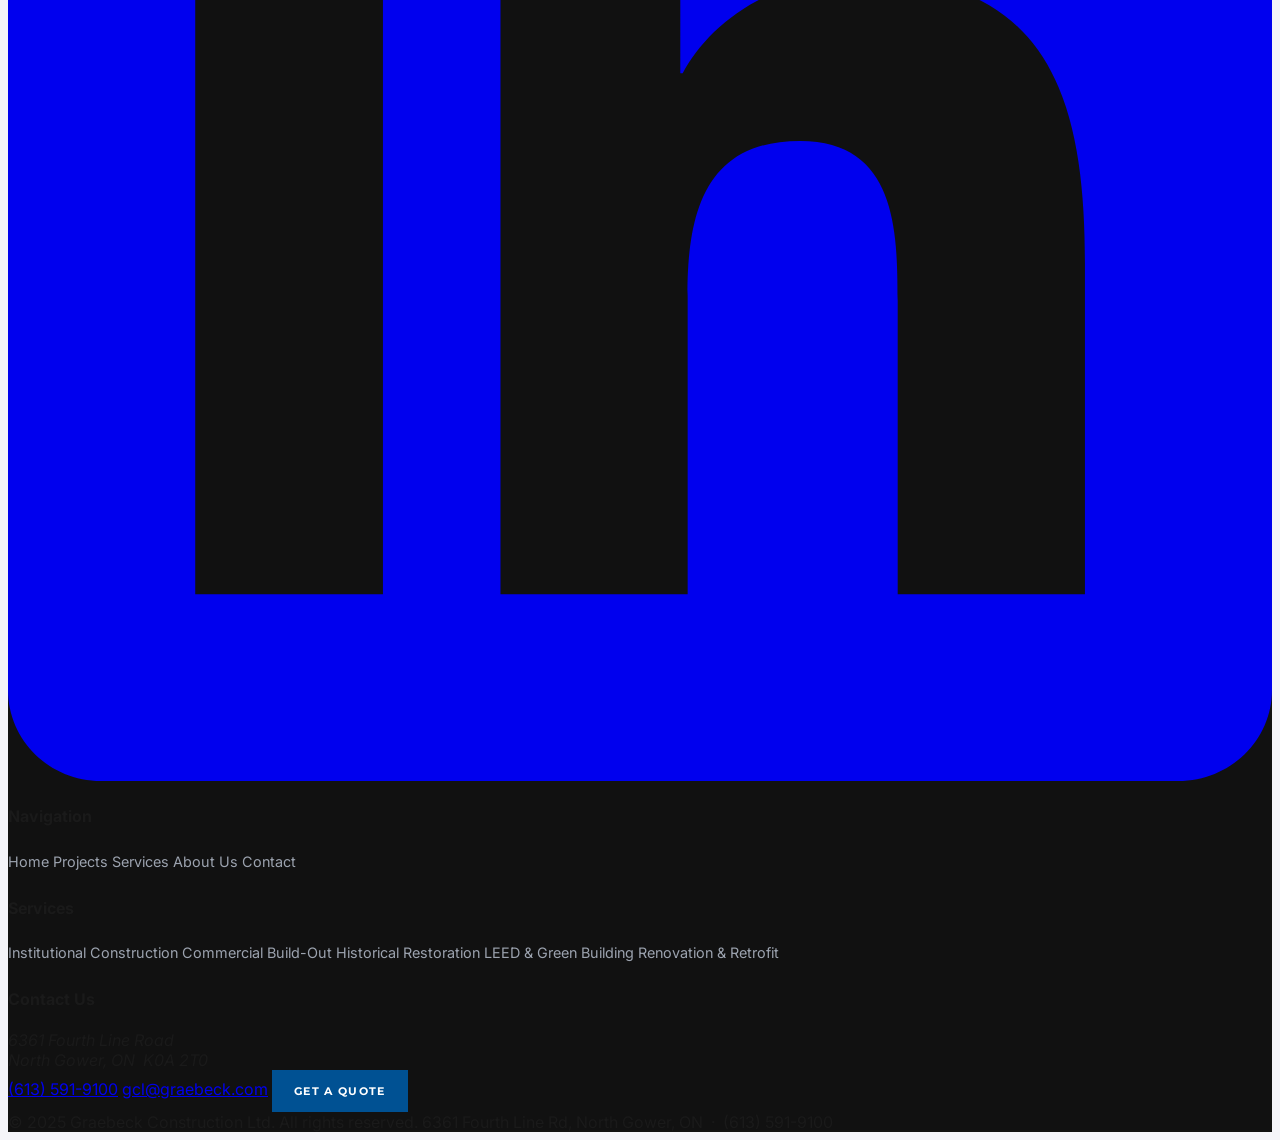
==== commit 23d1d9d7: "Fix: hero content pinned 88px from top, just below navbar" ====
--- a/index.html
+++ b/index.html
@@ -117,7 +117,7 @@
     <div id="hero-bg"></div>
     <div id="hero-overlay"></div>
 
-    <div class="relative z-10 max-w-7xl mx-auto px-6 lg:px-8 w-full pt-36">
+    <div class="relative z-10 max-w-7xl mx-auto px-6 lg:px-8 w-full" style="padding-top: 88px;">
       <div class="max-w-3xl">
         <div class="hero-badge">
           <span class="dot"></span>
